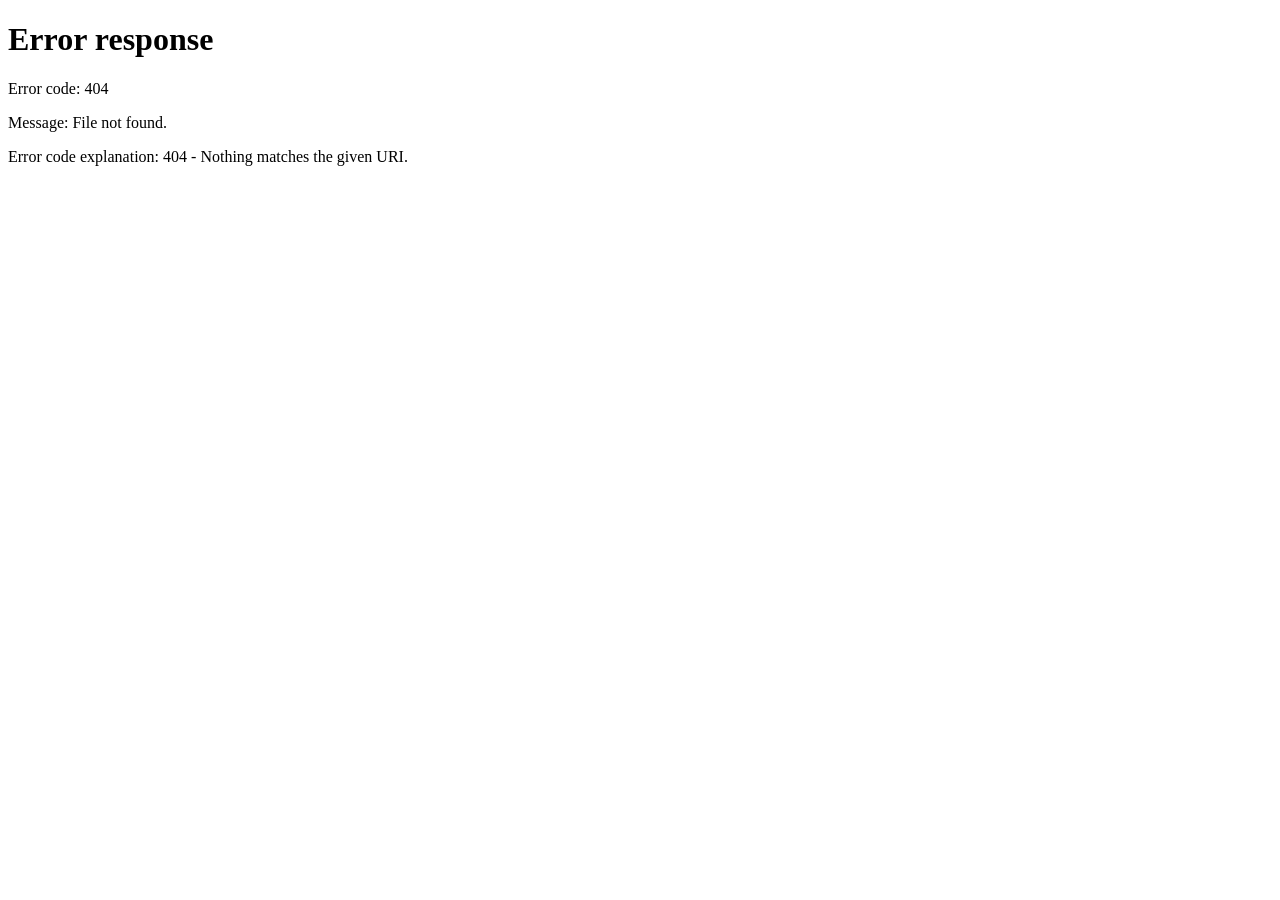
==== projects/ArmPi_Pro/en/latest/index.html @ 91ea70f8 "内容搭建" ====
<!DOCTYPE html>
<html lang="en-US" dir="ltr">
  <head>
    <meta charset="utf-8">
    <meta name="viewport" content="width=device-width,initial-scale=1">
    <title>ArmPi_Pro Documentation</title>
    <meta name="description" content="ArmPi_Pro robot documentation">
    <meta name="generator" content="VitePress v1.6.4">
    <link rel="preload stylesheet" href="/projects/ArmPi_Pro/en/latest/assets/style.BnwfAUpY.css" as="style">
    <link rel="preload stylesheet" href="/projects/ArmPi_Pro/en/latest/vp-icons.css" as="style">
    
    <script type="module" src="/projects/ArmPi_Pro/en/latest/assets/app.yL3jmu4N.js"></script>
    <link rel="preload" href="/projects/ArmPi_Pro/en/latest/assets/inter-roman-latin.Di8DUHzh.woff2" as="font" type="font/woff2" crossorigin="">
    <link rel="modulepreload" href="/projects/ArmPi_Pro/en/latest/assets/chunks/theme.CVzoP5ja.js">
    <link rel="modulepreload" href="/projects/ArmPi_Pro/en/latest/assets/chunks/framework.CNYUdSfs.js">
    <link rel="modulepreload" href="/projects/ArmPi_Pro/en/latest/assets/index.md.BZCroETS.lean.js">
    <link rel="icon" href="/projects/ArmPi_Pro/en/latest/favicon.ico">
    <script id="check-dark-mode">(()=>{const e=localStorage.getItem("vitepress-theme-appearance")||"auto",a=window.matchMedia("(prefers-color-scheme: dark)").matches;(!e||e==="auto"?a:e==="dark")&&document.documentElement.classList.add("dark")})();</script>
    <script id="check-mac-os">document.documentElement.classList.toggle("mac",/Mac|iPhone|iPod|iPad/i.test(navigator.platform));</script>
  </head>
  <body>
    <div id="app"><!--[--><div class="page-redirect" style="text-align:center;padding:100px 20px;"><p>Redirecting to content page...</p><p><a href="/projects/ArmPi_Pro/en/latest/docs/1.ROS Robot Introductory Course.html" target="_self">If you are not redirected automatically, click here</a></p></div><!--[--><!----><!--]--><!----><!--]--></div>
    <script>window.__VP_HASH_MAP__=JSON.parse("{\"docs_10_upper_computer.md\":\"R9kAo2Ix\",\"docs_11_forward_inverse_kinematics.md\":\"CT_FmOMH\",\"docs_12.monocular_camera.md\":\"GPMCyPFn\",\"docs_14_ros_opencv.md\":\"4oX1_oeC\",\"docs_15_network_configuration.md\":\"b_M95R4h\",\"docs_1_read_before_studying.md\":\"DZnpKlyx\",\"docs_2_play_first_hand.md\":\"C-JmaK_1\",\"docs_8_remote_tool.md\":\"ys9f1JE6\",\"docs_9_wheat_wheel_chassis.md\":\"BBNZGFES\",\"docs_general_basic_courses.md\":\"C8MEGQ43\",\"docs_index.md\":\"REj0bcg3\",\"docs_resources_download.md\":\"DAw7hlaB\",\"index.md\":\"BZCroETS\"}");window.__VP_SITE_DATA__=JSON.parse("{\"lang\":\"en-US\",\"dir\":\"ltr\",\"title\":\"ArmPi_Pro Documentation\",\"description\":\"ArmPi_Pro robot documentation\",\"base\":\"/projects/ArmPi_Pro/en/latest/\",\"head\":[],\"router\":{\"prefetchLinks\":true},\"appearance\":true,\"themeConfig\":{\"siteTitle\":false,\"logo\":\"/e-logo.png\",\"outline\":[2,3],\"search\":{\"provider\":\"local\",\"options\":{\"translations\":{\"button\":{\"buttonText\":\"Search\",\"buttonAriaLabel\":\"Search\"},\"modal\":{\"searchBox\":{\"resetButtonTitle\":\"Clear search query\",\"resetButtonAriaLabel\":\"Clear search query\",\"cancelButtonText\":\"Cancel\",\"cancelButtonAriaLabel\":\"Cancel\"},\"startScreen\":{\"recentSearchTitle\":\"Recent Searches\",\"noRecentSearchText\":\"No recent searches\",\"suggestedQueryTitle\":\"Suggested Queries\"},\"noResultsScreen\":{\"noResultsText\":\"No results found for\",\"suggestedQueryText\":\"You can try searching for\",\"reportMissingResultsText\":\"Have any queries?\",\"reportMissingResultsLinkText\":\"Report here\"},\"footer\":{\"selectText\":\"to select\",\"navigateText\":\"to navigate\",\"closeText\":\"to close\"}}}}},\"nav\":[{\"text\":\"Home\",\"link\":\"https://www.hiwonder.net/\",\"target\":\"_self\"}],\"sidebar\":[{\"text\":\"1. Getting Ready\",\"link\":\"/docs/1_read_before_studying.html\",\"collapsed\":false,\"items\":[{\"text\":\"1.1  ArmPi Pro Introduction\",\"link\":\"/docs/1_read_before_studying.html#_1-1-armpi-pro-introduction\"},{\"text\":\"1.2 Packing List\",\"link\":\"/docs/1_read_before_studying.html#_1-2-packing-list\"},{\"text\":\"1.3 Assembly\",\"link\":\"/docs/1_read_before_studying.html#_1-3-assembly\"},{\"text\":\"1.4 Charging and Power-On Status Explanation\",\"link\":\"/docs/1_read_before_studying.html#_1-4-charging-and-power-on-status-explanation\"}]},{\"text\":\"2. Quick User Experience\",\"link\":\"/docs/2_play_first_hand.html\",\"collapsed\":false,\"items\":[{\"text\":\"2.1 APP Installation and Connection\",\"link\":\"/docs/2_play_first_hand.html#_2-1-app-installation-and-connection\"},{\"text\":\"2.2 App Control\",\"link\":\"/docs/2_play_first_hand.html#_2-2-app-control\"},{\"text\":\"2.3 Adjust Color Threshold\",\"link\":\"/docs/2_play_first_hand.html#_2-3-adjust-color-threshold\"}]},{\"text\":\"3. Remote Desktop Installation and Connection\",\"link\":\"/docs/8_remote_tool.html\",\"collapsed\":false,\"items\":[{\"text\":\"3.1. VNC Installation and Connection\",\"link\":\"/docs/8_remote_tool.html#_3-1-vnc-installation-and-connection\"}]},{\"text\":\"4. Mecanum Wheel Chassis Course\",\"link\":\"/docs/9_wheat_wheel_chassis.html\",\"collapsed\":false,\"items\":[{\"text\":\"4.1 Introduction to Mecanum Car Movement\",\"link\":\"/docs/9_wheat_wheel_chassis.html#_4-1-introduction-to-mecanum-car-movement\"},{\"text\":\"4.2 Move Forward\",\"link\":\"/docs/9_wheat_wheel_chassis.html#_4-2-move-forward\"},{\"text\":\"4.3 Turning\",\"link\":\"/docs/9_wheat_wheel_chassis.html#_4-3-turning\"},{\"text\":\"4.4 Robot Car Forward, Backward, and Lateral Movement\",\"link\":\"/docs/9_wheat_wheel_chassis.html#_4-4-robot-car-forward-backward-and-lateral-movement\"},{\"text\":\"4.5 Oblique Movement\",\"link\":\"/docs/9_wheat_wheel_chassis.html#_4-5-oblique-movement\"},{\"text\":\"4.6 Drifting Movement\",\"link\":\"/docs/9_wheat_wheel_chassis.html#_4-6-drifting-movement\"}]},{\"text\":\"5. PC Software Action Editing Course\",\"link\":\"/docs/10_upper_computer.html\",\"collapsed\":false,\"items\":[{\"text\":\"5.1 Start PC Software\",\"link\":\"/docs/10_upper_computer.html#_5-1-start-pc-software\"},{\"text\":\"5.2 Call Action Group\",\"link\":\"/docs/10_upper_computer.html#_5-2-call-action-group\"},{\"text\":\"5.3 Action Programming\",\"link\":\"/docs/10_upper_computer.html#_5-3-action-programming\"},{\"text\":\"5.4 Integrate Action File\",\"link\":\"/docs/10_upper_computer.html#_5-4-integrate-action-file\"},{\"text\":\"5.5  Import and Export Action File\",\"link\":\"/docs/10_upper_computer.html#_5-5-import-and-export-action-file\"}]},{\"text\":\"6. Forward and Inverse Kinematics Course\",\"link\":\"/docs/11_Forward_inverse_kinematics.html\",\"collapsed\":false,\"items\":[{\"text\":\"6.1 Establish robotic Arm Coordinate System\",\"link\":\"/docs/11_Forward_inverse_kinematics.html#_6-1-establish-robotic-arm-coordinate-system\"},{\"text\":\"6.2 Brief Analysis of Forward Kinematics\",\"link\":\"/docs/11_Forward_inverse_kinematics.html#_6-2-brief-analysis-of-forward-kinematics\"},{\"text\":\"6.3 Brief Analysis of Inverse Kinematics\",\"link\":\"/docs/11_Forward_inverse_kinematics.html#_6-3-brief-analysis-of-inverse-kinematics\"},{\"text\":\"6.4 The Movement of Robotic Arm on XYZ Axes\",\"link\":\"/docs/11_Forward_inverse_kinematics.html#_6-4-the-movement-of-robotic-arm-on-xyz-axes\"},{\"text\":\"6.5 The Movement of Robotic Arm and Chassis car\",\"link\":\"/docs/11_Forward_inverse_kinematics.html#_6-5-the-movement-of-robotic-arm-and-chassis-car\"}]},{\"text\":\"7. Monocular Camera Lesson\",\"link\":\"/docs/12.monocular_camera.html\",\"collapsed\":false,\"items\":[{\"text\":\"7.1 Monocular Camera Usage\",\"link\":\"/docs/12.monocular_camera.html#_7-1-monocular-camera-usage\"},{\"text\":\"7.2 Camera Calibration\",\"link\":\"/docs/12.monocular_camera.html#_7-2-camera-calibration\"}]},{\"text\":\"8. ROS+OpenCV Course\",\"link\":\"/docs/14_ros_opencv.html\",\"collapsed\":false,\"items\":[{\"text\":\"8.1 Color Recognition\",\"link\":\"/docs/14_ros_opencv.html#_8-1-color-recognition\"},{\"text\":\"8.2 Target Positioning\",\"link\":\"/docs/14_ros_opencv.html#_8-2-target-positioning\"},{\"text\":\"8.3 Color Tracking\",\"link\":\"/docs/14_ros_opencv.html#_8-3-color-tracking\"},{\"text\":\"8.4 Tag Recognition\",\"link\":\"/docs/14_ros_opencv.html#_8-4-tag-recognition\"},{\"text\":\"8.5 Target Tracking\",\"link\":\"/docs/14_ros_opencv.html#_8-5-target-tracking\"},{\"text\":\"8.6 Face Recognition\",\"link\":\"/docs/14_ros_opencv.html#_8-6-face-recognition\"},{\"text\":\"8.7 Line Following\",\"link\":\"/docs/14_ros_opencv.html#_8-7-line-following\"},{\"text\":\"8.8 Intelligent Picking\",\"link\":\"/docs/14_ros_opencv.html#_8-8-intelligent-picking\"},{\"text\":\"8.9 Intelligent Transport\",\"link\":\"/docs/14_ros_opencv.html#_8-9-intelligent-transport\"},{\"text\":\"8.10 Smart Stacking\",\"link\":\"/docs/14_ros_opencv.html#_8-10-smart-stacking\"}]},{\"text\":\"9. Raspberry Pi Series Robot Network Configuration Instruction\",\"link\":\"/docs/15_network_configuration.html\",\"collapsed\":false,\"items\":[{\"text\":\"9.1 Network Configuration Overview\",\"link\":\"/docs/15_network_configuration.html#_9-1-network-configuration-overview\"},{\"text\":\"9.2 AP Direct Connection Mode\",\"link\":\"/docs/15_network_configuration.html#_9-2-ap-direct-connection-mode\"},{\"text\":\"9.3 Connecting in LAN Mode (optional)\",\"link\":\"/docs/15_network_configuration.html#_9-3-connecting-in-lan-mode-optional\"}]},{\"text\":\"Basic Development Course\",\"link\":\"/docs/general_basic_courses.html\",\"collapsed\":false,\"items\":[]},{\"text\":\"Appendix\",\"link\":\"/docs/resources_download.html\",\"collapsed\":false,\"items\":[]}]},\"locales\":{},\"scrollOffset\":134,\"cleanUrls\":false}");</script>
    
  </body>
</html>
---- projects/ArmPi_Pro/en/latest/assets/style.BnwfAUpY.css ----
@font-face{font-family:Inter;font-style:normal;font-weight:100 900;font-display:swap;src:url(/projects/ArmPi_Pro/en/latest/assets/inter-roman-cyrillic-ext.BBPuwvHQ.woff2) format("woff2");unicode-range:U+0460-052F,U+1C80-1C88,U+20B4,U+2DE0-2DFF,U+A640-A69F,U+FE2E-FE2F}@font-face{font-family:Inter;font-style:normal;font-weight:100 900;font-display:swap;src:url(/projects/ArmPi_Pro/en/latest/assets/inter-roman-cyrillic.C5lxZ8CY.woff2) format("woff2");unicode-range:U+0301,U+0400-045F,U+0490-0491,U+04B0-04B1,U+2116}@font-face{font-family:Inter;font-style:normal;font-weight:100 900;font-display:swap;src:url(/projects/ArmPi_Pro/en/latest/assets/inter-roman-greek-ext.CqjqNYQ-.woff2) format("woff2");unicode-range:U+1F00-1FFF}@font-face{font-family:Inter;font-style:normal;font-weight:100 900;font-display:swap;src:url(/projects/ArmPi_Pro/en/latest/assets/inter-roman-greek.BBVDIX6e.woff2) format("woff2");unicode-range:U+0370-0377,U+037A-037F,U+0384-038A,U+038C,U+038E-03A1,U+03A3-03FF}@font-face{font-family:Inter;font-style:normal;font-weight:100 900;font-display:swap;src:url(/projects/ArmPi_Pro/en/latest/assets/inter-roman-vietnamese.BjW4sHH5.woff2) format("woff2");unicode-range:U+0102-0103,U+0110-0111,U+0128-0129,U+0168-0169,U+01A0-01A1,U+01AF-01B0,U+0300-0301,U+0303-0304,U+0308-0309,U+0323,U+0329,U+1EA0-1EF9,U+20AB}@font-face{font-family:Inter;font-style:normal;font-weight:100 900;font-display:swap;src:url(/projects/ArmPi_Pro/en/latest/assets/inter-roman-latin-ext.4ZJIpNVo.woff2) format("woff2");unicode-range:U+0100-02AF,U+0304,U+0308,U+0329,U+1E00-1E9F,U+1EF2-1EFF,U+2020,U+20A0-20AB,U+20AD-20C0,U+2113,U+2C60-2C7F,U+A720-A7FF}@font-face{font-family:Inter;font-style:normal;font-weight:100 900;font-display:swap;src:url(/projects/ArmPi_Pro/en/latest/assets/inter-roman-latin.Di8DUHzh.woff2) format("woff2");unicode-range:U+0000-00FF,U+0131,U+0152-0153,U+02BB-02BC,U+02C6,U+02DA,U+02DC,U+0304,U+0308,U+0329,U+2000-206F,U+2074,U+20AC,U+2122,U+2191,U+2193,U+2212,U+2215,U+FEFF,U+FFFD}@font-face{font-family:Inter;font-style:italic;font-weight:100 900;font-display:swap;src:url(/projects/ArmPi_Pro/en/latest/assets/inter-italic-cyrillic-ext.r48I6akx.woff2) format("woff2");unicode-range:U+0460-052F,U+1C80-1C88,U+20B4,U+2DE0-2DFF,U+A640-A69F,U+FE2E-FE2F}@font-face{font-family:Inter;font-style:italic;font-weight:100 900;font-display:swap;src:url(/projects/ArmPi_Pro/en/latest/assets/inter-italic-cyrillic.By2_1cv3.woff2) format("woff2");unicode-range:U+0301,U+0400-045F,U+0490-0491,U+04B0-04B1,U+2116}@font-face{font-family:Inter;font-style:italic;font-weight:100 900;font-display:swap;src:url(/projects/ArmPi_Pro/en/latest/assets/inter-italic-greek-ext.1u6EdAuj.woff2) format("woff2");unicode-range:U+1F00-1FFF}@font-face{font-family:Inter;font-style:italic;font-weight:100 900;font-display:swap;src:url(/projects/ArmPi_Pro/en/latest/assets/inter-italic-greek.DJ8dCoTZ.woff2) format("woff2");unicode-range:U+0370-0377,U+037A-037F,U+0384-038A,U+038C,U+038E-03A1,U+03A3-03FF}@font-face{font-family:Inter;font-style:italic;font-weight:100 900;font-display:swap;src:url(/projects/ArmPi_Pro/en/latest/assets/inter-italic-vietnamese.BSbpV94h.woff2) format("woff2");unicode-range:U+0102-0103,U+0110-0111,U+0128-0129,U+0168-0169,U+01A0-01A1,U+01AF-01B0,U+0300-0301,U+0303-0304,U+0308-0309,U+0323,U+0329,U+1EA0-1EF9,U+20AB}@font-face{font-family:Inter;font-style:italic;font-weight:100 900;font-display:swap;src:url(/projects/ArmPi_Pro/en/latest/assets/inter-italic-latin-ext.CN1xVJS-.woff2) format("woff2");unicode-range:U+0100-02AF,U+0304,U+0308,U+0329,U+1E00-1E9F,U+1EF2-1EFF,U+2020,U+20A0-20AB,U+20AD-20C0,U+2113,U+2C60-2C7F,U+A720-A7FF}@font-face{font-family:Inter;font-style:italic;font-weight:100 900;font-display:swap;src:url(/projects/ArmPi_Pro/en/latest/assets/inter-italic-latin.C2AdPX0b.woff2) format("woff2");unicode-range:U+0000-00FF,U+0131,U+0152-0153,U+02BB-02BC,U+02C6,U+02DA,U+02DC,U+0304,U+0308,U+0329,U+2000-206F,U+2074,U+20AC,U+2122,U+2191,U+2193,U+2212,U+2215,U+FEFF,U+FFFD}@font-face{font-family:Punctuation SC;font-weight:400;src:local("PingFang SC Regular"),local("Noto Sans CJK SC"),local("Microsoft YaHei");unicode-range:U+201C,U+201D,U+2018,U+2019,U+2E3A,U+2014,U+2013,U+2026,U+00B7,U+007E,U+002F}@font-face{font-family:Punctuation SC;font-weight:500;src:local("PingFang SC Medium"),local("Noto Sans CJK SC"),local("Microsoft YaHei");unicode-range:U+201C,U+201D,U+2018,U+2019,U+2E3A,U+2014,U+2013,U+2026,U+00B7,U+007E,U+002F}@font-face{font-family:Punctuation SC;font-weight:600;src:local("PingFang SC Semibold"),local("Noto Sans CJK SC Bold"),local("Microsoft YaHei Bold");unicode-range:U+201C,U+201D,U+2018,U+2019,U+2E3A,U+2014,U+2013,U+2026,U+00B7,U+007E,U+002F}@font-face{font-family:Punctuation SC;font-weight:700;src:local("PingFang SC Semibold"),local("Noto Sans CJK SC Bold"),local("Microsoft YaHei Bold");unicode-range:U+201C,U+201D,U+2018,U+2019,U+2E3A,U+2014,U+2013,U+2026,U+00B7,U+007E,U+002F}:root{--vp-c-white: #ffffff;--vp-c-black: #000000;--vp-c-neutral: var(--vp-c-black);--vp-c-neutral-inverse: var(--vp-c-white)}.dark{--vp-c-neutral: var(--vp-c-white);--vp-c-neutral-inverse: var(--vp-c-black)}:root{--vp-c-gray-1: #dddde3;--vp-c-gray-2: #e4e4e9;--vp-c-gray-3: #ebebef;--vp-c-gray-soft: rgba(142, 150, 170, .14);--vp-c-indigo-1: #3451b2;--vp-c-indigo-2: #3a5ccc;--vp-c-indigo-3: #5672cd;--vp-c-indigo-soft: rgba(100, 108, 255, .14);--vp-c-purple-1: #6f42c1;--vp-c-purple-2: #7e4cc9;--vp-c-purple-3: #8e5cd9;--vp-c-purple-soft: rgba(159, 122, 234, .14);--vp-c-green-1: #18794e;--vp-c-green-2: #299764;--vp-c-green-3: #30a46c;--vp-c-green-soft: rgba(16, 185, 129, .14);--vp-c-yellow-1: #915930;--vp-c-yellow-2: #946300;--vp-c-yellow-3: #9f6a00;--vp-c-yellow-soft: rgba(234, 179, 8, .14);--vp-c-red-1: #b8272c;--vp-c-red-2: #d5393e;--vp-c-red-3: #e0575b;--vp-c-red-soft: rgba(244, 63, 94, .14);--vp-c-sponsor: #db2777}.dark{--vp-c-gray-1: #515c67;--vp-c-gray-2: #414853;--vp-c-gray-3: #32363f;--vp-c-gray-soft: rgba(101, 117, 133, .16);--vp-c-indigo-1: #a8b1ff;--vp-c-indigo-2: #5c73e7;--vp-c-indigo-3: #3e63dd;--vp-c-indigo-soft: rgba(100, 108, 255, .16);--vp-c-purple-1: #c8abfa;--vp-c-purple-2: #a879e6;--vp-c-purple-3: #8e5cd9;--vp-c-purple-soft: rgba(159, 122, 234, .16);--vp-c-green-1: #3dd68c;--vp-c-green-2: #30a46c;--vp-c-green-3: #298459;--vp-c-green-soft: rgba(16, 185, 129, .16);--vp-c-yellow-1: #f9b44e;--vp-c-yellow-2: #da8b17;--vp-c-yellow-3: #a46a0a;--vp-c-yellow-soft: rgba(234, 179, 8, .16);--vp-c-red-1: #f66f81;--vp-c-red-2: #f14158;--vp-c-red-3: #b62a3c;--vp-c-red-soft: rgba(244, 63, 94, .16)}:root{--vp-c-bg: #ffffff;--vp-c-bg-alt: #f6f6f7;--vp-c-bg-elv: #ffffff;--vp-c-bg-soft: #f6f6f7}.dark{--vp-c-bg: #1b1b1f;--vp-c-bg-alt: #161618;--vp-c-bg-elv: #202127;--vp-c-bg-soft: #202127}:root{--vp-c-border: #c2c2c4;--vp-c-divider: #e2e2e3;--vp-c-gutter: #e2e2e3}.dark{--vp-c-border: #3c3f44;--vp-c-divider: #2e2e32;--vp-c-gutter: #000000}:root{--vp-c-text-1: #3c3c43;--vp-c-text-2: #67676c;--vp-c-text-3: #929295}.dark{--vp-c-text-1: #dfdfd6;--vp-c-text-2: #98989f;--vp-c-text-3: #6a6a71}:root{--vp-c-default-1: var(--vp-c-gray-1);--vp-c-default-2: var(--vp-c-gray-2);--vp-c-default-3: var(--vp-c-gray-3);--vp-c-default-soft: var(--vp-c-gray-soft);--vp-c-brand-1: var(--vp-c-indigo-1);--vp-c-brand-2: var(--vp-c-indigo-2);--vp-c-brand-3: var(--vp-c-indigo-3);--vp-c-brand-soft: var(--vp-c-indigo-soft);--vp-c-brand: var(--vp-c-brand-1);--vp-c-tip-1: var(--vp-c-brand-1);--vp-c-tip-2: var(--vp-c-brand-2);--vp-c-tip-3: var(--vp-c-brand-3);--vp-c-tip-soft: var(--vp-c-brand-soft);--vp-c-note-1: var(--vp-c-brand-1);--vp-c-note-2: var(--vp-c-brand-2);--vp-c-note-3: var(--vp-c-brand-3);--vp-c-note-soft: var(--vp-c-brand-soft);--vp-c-success-1: var(--vp-c-green-1);--vp-c-success-2: var(--vp-c-green-2);--vp-c-success-3: var(--vp-c-green-3);--vp-c-success-soft: var(--vp-c-green-soft);--vp-c-important-1: var(--vp-c-purple-1);--vp-c-important-2: var(--vp-c-purple-2);--vp-c-important-3: var(--vp-c-purple-3);--vp-c-important-soft: var(--vp-c-purple-soft);--vp-c-warning-1: var(--vp-c-yellow-1);--vp-c-warning-2: var(--vp-c-yellow-2);--vp-c-warning-3: var(--vp-c-yellow-3);--vp-c-warning-soft: var(--vp-c-yellow-soft);--vp-c-danger-1: var(--vp-c-red-1);--vp-c-danger-2: var(--vp-c-red-2);--vp-c-danger-3: var(--vp-c-red-3);--vp-c-danger-soft: var(--vp-c-red-soft);--vp-c-caution-1: var(--vp-c-red-1);--vp-c-caution-2: var(--vp-c-red-2);--vp-c-caution-3: var(--vp-c-red-3);--vp-c-caution-soft: var(--vp-c-red-soft)}:root{--vp-font-family-base: "Inter", ui-sans-serif, system-ui, sans-serif, "Apple Color Emoji", "Segoe UI Emoji", "Segoe UI Symbol", "Noto Color Emoji";--vp-font-family-mono: ui-monospace, "Menlo", "Monaco", "Consolas", "Liberation Mono", "Courier New", monospace;font-optical-sizing:auto}:root:where(:lang(zh)){--vp-font-family-base: "Punctuation SC", "Inter", ui-sans-serif, system-ui, sans-serif, "Apple Color Emoji", "Segoe UI Emoji", "Segoe UI Symbol", "Noto Color Emoji"}:root{--vp-shadow-1: 0 1px 2px rgba(0, 0, 0, .04), 0 1px 2px rgba(0, 0, 0, .06);--vp-shadow-2: 0 3px 12px rgba(0, 0, 0, .07), 0 1px 4px rgba(0, 0, 0, .07);--vp-shadow-3: 0 12px 32px rgba(0, 0, 0, .1), 0 2px 6px rgba(0, 0, 0, .08);--vp-shadow-4: 0 14px 44px rgba(0, 0, 0, .12), 0 3px 9px rgba(0, 0, 0, .12);--vp-shadow-5: 0 18px 56px rgba(0, 0, 0, .16), 0 4px 12px rgba(0, 0, 0, .16)}:root{--vp-z-index-footer: 10;--vp-z-index-local-nav: 20;--vp-z-index-nav: 30;--vp-z-index-layout-top: 40;--vp-z-index-backdrop: 50;--vp-z-index-sidebar: 60}@media (min-width: 960px){:root{--vp-z-index-sidebar: 25}}:root{--vp-layout-max-width: 1440px}:root{--vp-header-anchor-symbol: "#"}:root{--vp-code-line-height: 1.7;--vp-code-font-size: .875em;--vp-code-color: var(--vp-c-brand-1);--vp-code-link-color: var(--vp-c-brand-1);--vp-code-link-hover-color: var(--vp-c-brand-2);--vp-code-bg: var(--vp-c-default-soft);--vp-code-block-color: var(--vp-c-text-2);--vp-code-block-bg: var(--vp-c-bg-alt);--vp-code-block-divider-color: var(--vp-c-gutter);--vp-code-lang-color: var(--vp-c-text-3);--vp-code-line-highlight-color: var(--vp-c-default-soft);--vp-code-line-number-color: var(--vp-c-text-3);--vp-code-line-diff-add-color: var(--vp-c-success-soft);--vp-code-line-diff-add-symbol-color: var(--vp-c-success-1);--vp-code-line-diff-remove-color: var(--vp-c-danger-soft);--vp-code-line-diff-remove-symbol-color: var(--vp-c-danger-1);--vp-code-line-warning-color: var(--vp-c-warning-soft);--vp-code-line-error-color: var(--vp-c-danger-soft);--vp-code-copy-code-border-color: var(--vp-c-divider);--vp-code-copy-code-bg: var(--vp-c-bg-soft);--vp-code-copy-code-hover-border-color: var(--vp-c-divider);--vp-code-copy-code-hover-bg: var(--vp-c-bg);--vp-code-copy-code-active-text: var(--vp-c-text-2);--vp-code-copy-copied-text-content: "Copied";--vp-code-tab-divider: var(--vp-code-block-divider-color);--vp-code-tab-text-color: var(--vp-c-text-2);--vp-code-tab-bg: var(--vp-code-block-bg);--vp-code-tab-hover-text-color: var(--vp-c-text-1);--vp-code-tab-active-text-color: var(--vp-c-text-1);--vp-code-tab-active-bar-color: var(--vp-c-brand-1)}:lang(es),:lang(pt){--vp-code-copy-copied-text-content: "Copiado"}:lang(fa){--vp-code-copy-copied-text-content: "کپی شد"}:lang(ko){--vp-code-copy-copied-text-content: "복사됨"}:lang(ru){--vp-code-copy-copied-text-content: "Скопировано"}:lang(zh){--vp-code-copy-copied-text-content: "已复制"}:root{--vp-button-brand-border: transparent;--vp-button-brand-text: var(--vp-c-white);--vp-button-brand-bg: var(--vp-c-brand-3);--vp-button-brand-hover-border: transparent;--vp-button-brand-hover-text: var(--vp-c-white);--vp-button-brand-hover-bg: var(--vp-c-brand-2);--vp-button-brand-active-border: transparent;--vp-button-brand-active-text: var(--vp-c-white);--vp-button-brand-active-bg: var(--vp-c-brand-1);--vp-button-alt-border: transparent;--vp-button-alt-text: var(--vp-c-text-1);--vp-button-alt-bg: var(--vp-c-default-3);--vp-button-alt-hover-border: transparent;--vp-button-alt-hover-text: var(--vp-c-text-1);--vp-button-alt-hover-bg: var(--vp-c-default-2);--vp-button-alt-active-border: transparent;--vp-button-alt-active-text: var(--vp-c-text-1);--vp-button-alt-active-bg: var(--vp-c-default-1);--vp-button-sponsor-border: var(--vp-c-text-2);--vp-button-sponsor-text: var(--vp-c-text-2);--vp-button-sponsor-bg: transparent;--vp-button-sponsor-hover-border: var(--vp-c-sponsor);--vp-button-sponsor-hover-text: var(--vp-c-sponsor);--vp-button-sponsor-hover-bg: transparent;--vp-button-sponsor-active-border: var(--vp-c-sponsor);--vp-button-sponsor-active-text: var(--vp-c-sponsor);--vp-button-sponsor-active-bg: transparent}:root{--vp-custom-block-font-size: 14px;--vp-custom-block-code-font-size: 13px;--vp-custom-block-info-border: transparent;--vp-custom-block-info-text: var(--vp-c-text-1);--vp-custom-block-info-bg: var(--vp-c-default-soft);--vp-custom-block-info-code-bg: var(--vp-c-default-soft);--vp-custom-block-note-border: transparent;--vp-custom-block-note-text: var(--vp-c-text-1);--vp-custom-block-note-bg: var(--vp-c-default-soft);--vp-custom-block-note-code-bg: var(--vp-c-default-soft);--vp-custom-block-tip-border: transparent;--vp-custom-block-tip-text: var(--vp-c-text-1);--vp-custom-block-tip-bg: var(--vp-c-tip-soft);--vp-custom-block-tip-code-bg: var(--vp-c-tip-soft);--vp-custom-block-important-border: transparent;--vp-custom-block-important-text: var(--vp-c-text-1);--vp-custom-block-important-bg: var(--vp-c-important-soft);--vp-custom-block-important-code-bg: var(--vp-c-important-soft);--vp-custom-block-warning-border: transparent;--vp-custom-block-warning-text: var(--vp-c-text-1);--vp-custom-block-warning-bg: var(--vp-c-warning-soft);--vp-custom-block-warning-code-bg: var(--vp-c-warning-soft);--vp-custom-block-danger-border: transparent;--vp-custom-block-danger-text: var(--vp-c-text-1);--vp-custom-block-danger-bg: var(--vp-c-danger-soft);--vp-custom-block-danger-code-bg: var(--vp-c-danger-soft);--vp-custom-block-caution-border: transparent;--vp-custom-block-caution-text: var(--vp-c-text-1);--vp-custom-block-caution-bg: var(--vp-c-caution-soft);--vp-custom-block-caution-code-bg: var(--vp-c-caution-soft);--vp-custom-block-details-border: var(--vp-custom-block-info-border);--vp-custom-block-details-text: var(--vp-custom-block-info-text);--vp-custom-block-details-bg: var(--vp-custom-block-info-bg);--vp-custom-block-details-code-bg: var(--vp-custom-block-info-code-bg)}:root{--vp-input-border-color: var(--vp-c-border);--vp-input-bg-color: var(--vp-c-bg-alt);--vp-input-switch-bg-color: var(--vp-c-default-soft)}:root{--vp-nav-height: 64px;--vp-nav-bg-color: var(--vp-c-bg);--vp-nav-screen-bg-color: var(--vp-c-bg);--vp-nav-logo-height: 24px}.hide-nav{--vp-nav-height: 0px}.hide-nav .VPSidebar{--vp-nav-height: 22px}:root{--vp-local-nav-bg-color: var(--vp-c-bg)}:root{--vp-sidebar-width: 272px;--vp-sidebar-bg-color: var(--vp-c-bg-alt)}:root{--vp-backdrop-bg-color: rgba(0, 0, 0, .6)}:root{--vp-home-hero-name-color: var(--vp-c-brand-1);--vp-home-hero-name-background: transparent;--vp-home-hero-image-background-image: none;--vp-home-hero-image-filter: none}:root{--vp-badge-info-border: transparent;--vp-badge-info-text: var(--vp-c-text-2);--vp-badge-info-bg: var(--vp-c-default-soft);--vp-badge-tip-border: transparent;--vp-badge-tip-text: var(--vp-c-tip-1);--vp-badge-tip-bg: var(--vp-c-tip-soft);--vp-badge-warning-border: transparent;--vp-badge-warning-text: var(--vp-c-warning-1);--vp-badge-warning-bg: var(--vp-c-warning-soft);--vp-badge-danger-border: transparent;--vp-badge-danger-text: var(--vp-c-danger-1);--vp-badge-danger-bg: var(--vp-c-danger-soft)}:root{--vp-carbon-ads-text-color: var(--vp-c-text-1);--vp-carbon-ads-poweredby-color: var(--vp-c-text-2);--vp-carbon-ads-bg-color: var(--vp-c-bg-soft);--vp-carbon-ads-hover-text-color: var(--vp-c-brand-1);--vp-carbon-ads-hover-poweredby-color: var(--vp-c-text-1)}:root{--vp-local-search-bg: var(--vp-c-bg);--vp-local-search-result-bg: var(--vp-c-bg);--vp-local-search-result-border: var(--vp-c-divider);--vp-local-search-result-selected-bg: var(--vp-c-bg);--vp-local-search-result-selected-border: var(--vp-c-brand-1);--vp-local-search-highlight-bg: var(--vp-c-brand-1);--vp-local-search-highlight-text: var(--vp-c-neutral-inverse)}@media (prefers-reduced-motion: reduce){*,:before,:after{animation-delay:-1ms!important;animation-duration:1ms!important;animation-iteration-count:1!important;background-attachment:initial!important;scroll-behavior:auto!important;transition-duration:0s!important;transition-delay:0s!important}}*,:before,:after{box-sizing:border-box}html{line-height:1.4;font-size:16px;-webkit-text-size-adjust:100%}html.dark{color-scheme:dark}body{margin:0;width:100%;min-width:320px;min-height:100vh;line-height:24px;font-family:var(--vp-font-family-base);font-size:16px;font-weight:400;color:var(--vp-c-text-1);background-color:var(--vp-c-bg);font-synthesis:style;text-rendering:optimizeLegibility;-webkit-font-smoothing:antialiased;-moz-osx-font-smoothing:grayscale}main{display:block}h1,h2,h3,h4,h5,h6{margin:0;line-height:24px;font-size:16px;font-weight:400}p{margin:0}strong,b{font-weight:600}a,area,button,[role=button],input,label,select,summary,textarea{touch-action:manipulation}a{color:inherit;text-decoration:inherit}ol,ul{list-style:none;margin:0;padding:0}blockquote{margin:0}pre,code,kbd,samp{font-family:var(--vp-font-family-mono)}img,svg,video,canvas,audio,iframe,embed,object{display:block}figure{margin:0}img,video{max-width:100%;height:auto}button,input,optgroup,select,textarea{border:0;padding:0;line-height:inherit;color:inherit}button{padding:0;font-family:inherit;background-color:transparent;background-image:none}button:enabled,[role=button]:enabled{cursor:pointer}button:focus,button:focus-visible{outline:1px dotted;outline:4px auto -webkit-focus-ring-color}button:focus:not(:focus-visible){outline:none!important}input:focus,textarea:focus,select:focus{outline:none}table{border-collapse:collapse}input{background-color:transparent}input:-ms-input-placeholder,textarea:-ms-input-placeholder{color:var(--vp-c-text-3)}input::-ms-input-placeholder,textarea::-ms-input-placeholder{color:var(--vp-c-text-3)}input::placeholder,textarea::placeholder{color:var(--vp-c-text-3)}input::-webkit-outer-spin-button,input::-webkit-inner-spin-button{-webkit-appearance:none;margin:0}input[type=number]{-moz-appearance:textfield}textarea{resize:vertical}select{-webkit-appearance:none}fieldset{margin:0;padding:0}h1,h2,h3,h4,h5,h6,li,p{overflow-wrap:break-word}vite-error-overlay{z-index:9999}mjx-container{overflow-x:auto}mjx-container>svg{display:inline-block;margin:auto}[class^=vpi-],[class*=" vpi-"],.vp-icon{width:1em;height:1em}[class^=vpi-].bg,[class*=" vpi-"].bg,.vp-icon.bg{background-size:100% 100%;background-color:transparent}[class^=vpi-]:not(.bg),[class*=" vpi-"]:not(.bg),.vp-icon:not(.bg){-webkit-mask:var(--icon) no-repeat;mask:var(--icon) no-repeat;-webkit-mask-size:100% 100%;mask-size:100% 100%;background-color:currentColor;color:inherit}.vpi-align-left{--icon: url("data:image/svg+xml,%3Csvg xmlns='http://www.w3.org/2000/svg' fill='none' stroke='currentColor' stroke-linecap='round' stroke-linejoin='round' stroke-width='2' viewBox='0 0 24 24'%3E%3Cpath d='M21 6H3M15 12H3M17 18H3'/%3E%3C/svg%3E")}.vpi-arrow-right,.vpi-arrow-down,.vpi-arrow-left,.vpi-arrow-up{--icon: url("data:image/svg+xml,%3Csvg xmlns='http://www.w3.org/2000/svg' fill='none' stroke='currentColor' stroke-linecap='round' stroke-linejoin='round' stroke-width='2' viewBox='0 0 24 24'%3E%3Cpath d='M5 12h14M12 5l7 7-7 7'/%3E%3C/svg%3E")}.vpi-chevron-right,.vpi-chevron-down,.vpi-chevron-left,.vpi-chevron-up{--icon: url("data:image/svg+xml,%3Csvg xmlns='http://www.w3.org/2000/svg' fill='none' stroke='currentColor' stroke-linecap='round' stroke-linejoin='round' stroke-width='2' viewBox='0 0 24 24'%3E%3Cpath d='m9 18 6-6-6-6'/%3E%3C/svg%3E")}.vpi-chevron-down,.vpi-arrow-down{transform:rotate(90deg)}.vpi-chevron-left,.vpi-arrow-left{transform:rotate(180deg)}.vpi-chevron-up,.vpi-arrow-up{transform:rotate(-90deg)}.vpi-square-pen{--icon: url("data:image/svg+xml,%3Csvg xmlns='http://www.w3.org/2000/svg' fill='none' stroke='currentColor' stroke-linecap='round' stroke-linejoin='round' stroke-width='2' viewBox='0 0 24 24'%3E%3Cpath d='M12 3H5a2 2 0 0 0-2 2v14a2 2 0 0 0 2 2h14a2 2 0 0 0 2-2v-7'/%3E%3Cpath d='M18.375 2.625a2.121 2.121 0 1 1 3 3L12 15l-4 1 1-4Z'/%3E%3C/svg%3E")}.vpi-plus{--icon: url("data:image/svg+xml,%3Csvg xmlns='http://www.w3.org/2000/svg' fill='none' stroke='currentColor' stroke-linecap='round' stroke-linejoin='round' stroke-width='2' viewBox='0 0 24 24'%3E%3Cpath d='M5 12h14M12 5v14'/%3E%3C/svg%3E")}.vpi-sun{--icon: url("data:image/svg+xml,%3Csvg xmlns='http://www.w3.org/2000/svg' fill='none' stroke='currentColor' stroke-linecap='round' stroke-linejoin='round' stroke-width='2' viewBox='0 0 24 24'%3E%3Ccircle cx='12' cy='12' r='4'/%3E%3Cpath d='M12 2v2M12 20v2M4.93 4.93l1.41 1.41M17.66 17.66l1.41 1.41M2 12h2M20 12h2M6.34 17.66l-1.41 1.41M19.07 4.93l-1.41 1.41'/%3E%3C/svg%3E")}.vpi-moon{--icon: url("data:image/svg+xml,%3Csvg xmlns='http://www.w3.org/2000/svg' fill='none' stroke='currentColor' stroke-linecap='round' stroke-linejoin='round' stroke-width='2' viewBox='0 0 24 24'%3E%3Cpath d='M12 3a6 6 0 0 0 9 9 9 9 0 1 1-9-9Z'/%3E%3C/svg%3E")}.vpi-more-horizontal{--icon: url("data:image/svg+xml,%3Csvg xmlns='http://www.w3.org/2000/svg' fill='none' stroke='currentColor' stroke-linecap='round' stroke-linejoin='round' stroke-width='2' viewBox='0 0 24 24'%3E%3Ccircle cx='12' cy='12' r='1'/%3E%3Ccircle cx='19' cy='12' r='1'/%3E%3Ccircle cx='5' cy='12' r='1'/%3E%3C/svg%3E")}.vpi-languages{--icon: url("data:image/svg+xml,%3Csvg xmlns='http://www.w3.org/2000/svg' fill='none' stroke='currentColor' stroke-linecap='round' stroke-linejoin='round' stroke-width='2' viewBox='0 0 24 24'%3E%3Cpath d='m5 8 6 6M4 14l6-6 2-3M2 5h12M7 2h1M22 22l-5-10-5 10M14 18h6'/%3E%3C/svg%3E")}.vpi-heart{--icon: url("data:image/svg+xml,%3Csvg xmlns='http://www.w3.org/2000/svg' fill='none' stroke='currentColor' stroke-linecap='round' stroke-linejoin='round' stroke-width='2' viewBox='0 0 24 24'%3E%3Cpath d='M19 14c1.49-1.46 3-3.21 3-5.5A5.5 5.5 0 0 0 16.5 3c-1.76 0-3 .5-4.5 2-1.5-1.5-2.74-2-4.5-2A5.5 5.5 0 0 0 2 8.5c0 2.3 1.5 4.05 3 5.5l7 7Z'/%3E%3C/svg%3E")}.vpi-search{--icon: url("data:image/svg+xml,%3Csvg xmlns='http://www.w3.org/2000/svg' fill='none' stroke='currentColor' stroke-linecap='round' stroke-linejoin='round' stroke-width='2' viewBox='0 0 24 24'%3E%3Ccircle cx='11' cy='11' r='8'/%3E%3Cpath d='m21 21-4.3-4.3'/%3E%3C/svg%3E")}.vpi-layout-list{--icon: url("data:image/svg+xml,%3Csvg xmlns='http://www.w3.org/2000/svg' fill='none' stroke='currentColor' stroke-linecap='round' stroke-linejoin='round' stroke-width='2' viewBox='0 0 24 24'%3E%3Crect width='7' height='7' x='3' y='3' rx='1'/%3E%3Crect width='7' height='7' x='3' y='14' rx='1'/%3E%3Cpath d='M14 4h7M14 9h7M14 15h7M14 20h7'/%3E%3C/svg%3E")}.vpi-delete{--icon: url("data:image/svg+xml,%3Csvg xmlns='http://www.w3.org/2000/svg' fill='none' stroke='currentColor' stroke-linecap='round' stroke-linejoin='round' stroke-width='2' viewBox='0 0 24 24'%3E%3Cpath d='M20 5H9l-7 7 7 7h11a2 2 0 0 0 2-2V7a2 2 0 0 0-2-2ZM18 9l-6 6M12 9l6 6'/%3E%3C/svg%3E")}.vpi-corner-down-left{--icon: url("data:image/svg+xml,%3Csvg xmlns='http://www.w3.org/2000/svg' fill='none' stroke='currentColor' stroke-linecap='round' stroke-linejoin='round' stroke-width='2' viewBox='0 0 24 24'%3E%3Cpath d='m9 10-5 5 5 5'/%3E%3Cpath d='M20 4v7a4 4 0 0 1-4 4H4'/%3E%3C/svg%3E")}:root{--vp-icon-copy: url("data:image/svg+xml,%3Csvg xmlns='http://www.w3.org/2000/svg' fill='none' stroke='rgba(128,128,128,1)' stroke-linecap='round' stroke-linejoin='round' stroke-width='2' viewBox='0 0 24 24'%3E%3Crect width='8' height='4' x='8' y='2' rx='1' ry='1'/%3E%3Cpath d='M16 4h2a2 2 0 0 1 2 2v14a2 2 0 0 1-2 2H6a2 2 0 0 1-2-2V6a2 2 0 0 1 2-2h2'/%3E%3C/svg%3E");--vp-icon-copied: url("data:image/svg+xml,%3Csvg xmlns='http://www.w3.org/2000/svg' fill='none' stroke='rgba(128,128,128,1)' stroke-linecap='round' stroke-linejoin='round' stroke-width='2' viewBox='0 0 24 24'%3E%3Crect width='8' height='4' x='8' y='2' rx='1' ry='1'/%3E%3Cpath d='M16 4h2a2 2 0 0 1 2 2v14a2 2 0 0 1-2 2H6a2 2 0 0 1-2-2V6a2 2 0 0 1 2-2h2'/%3E%3Cpath d='m9 14 2 2 4-4'/%3E%3C/svg%3E")}.visually-hidden{position:absolute;width:1px;height:1px;white-space:nowrap;clip:rect(0 0 0 0);clip-path:inset(50%);overflow:hidden}.custom-block{border:1px solid transparent;border-radius:8px;padding:16px 16px 8px;line-height:24px;font-size:var(--vp-custom-block-font-size);color:var(--vp-c-text-2)}.custom-block.info{border-color:var(--vp-custom-block-info-border);color:var(--vp-custom-block-info-text);background-color:var(--vp-custom-block-info-bg)}.custom-block.info a,.custom-block.info code{color:var(--vp-c-brand-1)}.custom-block.info a:hover,.custom-block.info a:hover>code{color:var(--vp-c-brand-2)}.custom-block.info code{background-color:var(--vp-custom-block-info-code-bg)}.custom-block.note{border-color:var(--vp-custom-block-note-border);color:var(--vp-custom-block-note-text);background-color:var(--vp-custom-block-note-bg)}.custom-block.note a,.custom-block.note code{color:var(--vp-c-brand-1)}.custom-block.note a:hover,.custom-block.note a:hover>code{color:var(--vp-c-brand-2)}.custom-block.note code{background-color:var(--vp-custom-block-note-code-bg)}.custom-block.tip{border-color:var(--vp-custom-block-tip-border);color:var(--vp-custom-block-tip-text);background-color:var(--vp-custom-block-tip-bg)}.custom-block.tip a,.custom-block.tip code{color:var(--vp-c-tip-1)}.custom-block.tip a:hover,.custom-block.tip a:hover>code{color:var(--vp-c-tip-2)}.custom-block.tip code{background-color:var(--vp-custom-block-tip-code-bg)}.custom-block.important{border-color:var(--vp-custom-block-important-border);color:var(--vp-custom-block-important-text);background-color:var(--vp-custom-block-important-bg)}.custom-block.important a,.custom-block.important code{color:var(--vp-c-important-1)}.custom-block.important a:hover,.custom-block.important a:hover>code{color:var(--vp-c-important-2)}.custom-block.important code{background-color:var(--vp-custom-block-important-code-bg)}.custom-block.warning{border-color:var(--vp-custom-block-warning-border);color:var(--vp-custom-block-warning-text);background-color:var(--vp-custom-block-warning-bg)}.custom-block.warning a,.custom-block.warning code{color:var(--vp-c-warning-1)}.custom-block.warning a:hover,.custom-block.warning a:hover>code{color:var(--vp-c-warning-2)}.custom-block.warning code{background-color:var(--vp-custom-block-warning-code-bg)}.custom-block.danger{border-color:var(--vp-custom-block-danger-border);color:var(--vp-custom-block-danger-text);background-color:var(--vp-custom-block-danger-bg)}.custom-block.danger a,.custom-block.danger code{color:var(--vp-c-danger-1)}.custom-block.danger a:hover,.custom-block.danger a:hover>code{color:var(--vp-c-danger-2)}.custom-block.danger code{background-color:var(--vp-custom-block-danger-code-bg)}.custom-block.caution{border-color:var(--vp-custom-block-caution-border);color:var(--vp-custom-block-caution-text);background-color:var(--vp-custom-block-caution-bg)}.custom-block.caution a,.custom-block.caution code{color:var(--vp-c-caution-1)}.custom-block.caution a:hover,.custom-block.caution a:hover>code{color:var(--vp-c-caution-2)}.custom-block.caution code{background-color:var(--vp-custom-block-caution-code-bg)}.custom-block.details{border-color:var(--vp-custom-block-details-border);color:var(--vp-custom-block-details-text);background-color:var(--vp-custom-block-details-bg)}.custom-block.details a{color:var(--vp-c-brand-1)}.custom-block.details a:hover,.custom-block.details a:hover>code{color:var(--vp-c-brand-2)}.custom-block.details code{background-color:var(--vp-custom-block-details-code-bg)}.custom-block-title{font-weight:600}.custom-block p+p{margin:8px 0}.custom-block.details summary{margin:0 0 8px;font-weight:700;cursor:pointer;-webkit-user-select:none;user-select:none}.custom-block.details summary+p{margin:8px 0}.custom-block a{color:inherit;font-weight:600;text-decoration:underline;text-underline-offset:2px;transition:opacity .25s}.custom-block a:hover{opacity:.75}.custom-block code{font-size:var(--vp-custom-block-code-font-size)}.custom-block.custom-block th,.custom-block.custom-block blockquote>p{font-size:var(--vp-custom-block-font-size);color:inherit}.dark .vp-code span{color:var(--shiki-dark, inherit)}html:not(.dark) .vp-code span{color:var(--shiki-light, inherit)}.vp-code-group{margin-top:16px}.vp-code-group .tabs{position:relative;display:flex;margin-right:-24px;margin-left:-24px;padding:0 12px;background-color:var(--vp-code-tab-bg);overflow-x:auto;overflow-y:hidden;box-shadow:inset 0 -1px var(--vp-code-tab-divider)}@media (min-width: 640px){.vp-code-group .tabs{margin-right:0;margin-left:0;border-radius:8px 8px 0 0}}.vp-code-group .tabs input{position:fixed;opacity:0;pointer-events:none}.vp-code-group .tabs label{position:relative;display:inline-block;border-bottom:1px solid transparent;padding:0 12px;line-height:48px;font-size:14px;font-weight:500;color:var(--vp-code-tab-text-color);white-space:nowrap;cursor:pointer;transition:color .25s}.vp-code-group .tabs label:after{position:absolute;right:8px;bottom:-1px;left:8px;z-index:1;height:2px;border-radius:2px;content:"";background-color:transparent;transition:background-color .25s}.vp-code-group label:hover{color:var(--vp-code-tab-hover-text-color)}.vp-code-group input:checked+label{color:var(--vp-code-tab-active-text-color)}.vp-code-group input:checked+label:after{background-color:var(--vp-code-tab-active-bar-color)}.vp-code-group div[class*=language-],.vp-block{display:none;margin-top:0!important;border-top-left-radius:0!important;border-top-right-radius:0!important}.vp-code-group div[class*=language-].active,.vp-block.active{display:block}.vp-block{padding:20px 24px}.vp-doc h1,.vp-doc h2,.vp-doc h3,.vp-doc h4,.vp-doc h5,.vp-doc h6{position:relative;font-weight:600;outline:none}.vp-doc h1{letter-spacing:-.02em;line-height:40px;font-size:28px}.vp-doc h2{margin:48px 0 16px;border-top:1px solid var(--vp-c-divider);padding-top:24px;letter-spacing:-.02em;line-height:32px;font-size:24px}.vp-doc h3{margin:32px 0 0;letter-spacing:-.01em;line-height:28px;font-size:20px}.vp-doc h4{margin:24px 0 0;letter-spacing:-.01em;line-height:24px;font-size:18px}.vp-doc .header-anchor{position:absolute;top:0;left:0;margin-left:-.87em;font-weight:500;-webkit-user-select:none;user-select:none;opacity:0;text-decoration:none;transition:color .25s,opacity .25s}.vp-doc .header-anchor:before{content:var(--vp-header-anchor-symbol)}.vp-doc h1:hover .header-anchor,.vp-doc h1 .header-anchor:focus,.vp-doc h2:hover .header-anchor,.vp-doc h2 .header-anchor:focus,.vp-doc h3:hover .header-anchor,.vp-doc h3 .header-anchor:focus,.vp-doc h4:hover .header-anchor,.vp-doc h4 .header-anchor:focus,.vp-doc h5:hover .header-anchor,.vp-doc h5 .header-anchor:focus,.vp-doc h6:hover .header-anchor,.vp-doc h6 .header-anchor:focus{opacity:1}@media (min-width: 768px){.vp-doc h1{letter-spacing:-.02em;line-height:40px;font-size:32px}}.vp-doc h2 .header-anchor{top:24px}.vp-doc p,.vp-doc summary{margin:16px 0}.vp-doc p{line-height:28px}.vp-doc blockquote{margin:16px 0;border-left:2px solid var(--vp-c-divider);padding-left:16px;transition:border-color .5s;color:var(--vp-c-text-2)}.vp-doc blockquote>p{margin:0;font-size:16px;transition:color .5s}.vp-doc a{font-weight:500;color:var(--vp-c-brand-1);text-decoration:underline;text-underline-offset:2px;transition:color .25s,opacity .25s}.vp-doc a:hover{color:var(--vp-c-brand-2)}.vp-doc strong{font-weight:600}.vp-doc ul,.vp-doc ol{padding-left:1.25rem;margin:16px 0}.vp-doc ul{list-style:disc}.vp-doc ol{list-style:decimal}.vp-doc li+li{margin-top:8px}.vp-doc li>ol,.vp-doc li>ul{margin:8px 0 0}.vp-doc table{display:block;border-collapse:collapse;margin:20px 0;overflow-x:auto}.vp-doc tr{background-color:var(--vp-c-bg);border-top:1px solid var(--vp-c-divider);transition:background-color .5s}.vp-doc tr:nth-child(2n){background-color:var(--vp-c-bg-soft)}.vp-doc th,.vp-doc td{border:1px solid var(--vp-c-divider);padding:8px 16px}.vp-doc th{text-align:left;font-size:14px;font-weight:600;color:var(--vp-c-text-2);background-color:var(--vp-c-bg-soft)}.vp-doc td{font-size:14px}.vp-doc hr{margin:16px 0;border:none;border-top:1px solid var(--vp-c-divider)}.vp-doc .custom-block{margin:16px 0}.vp-doc .custom-block p{margin:8px 0;line-height:24px}.vp-doc .custom-block p:first-child{margin:0}.vp-doc .custom-block div[class*=language-]{margin:8px 0;border-radius:8px}.vp-doc .custom-block div[class*=language-] code{font-weight:400;background-color:transparent}.vp-doc .custom-block .vp-code-group .tabs{margin:0;border-radius:8px 8px 0 0}.vp-doc :not(pre,h1,h2,h3,h4,h5,h6)>code{font-size:var(--vp-code-font-size);color:var(--vp-code-color)}.vp-doc :not(pre)>code{border-radius:4px;padding:3px 6px;background-color:var(--vp-code-bg);transition:color .25s,background-color .5s}.vp-doc a>code{color:var(--vp-code-link-color)}.vp-doc a:hover>code{color:var(--vp-code-link-hover-color)}.vp-doc h1>code,.vp-doc h2>code,.vp-doc h3>code,.vp-doc h4>code{font-size:.9em}.vp-doc div[class*=language-],.vp-block{position:relative;margin:16px -24px;background-color:var(--vp-code-block-bg);overflow-x:auto;transition:background-color .5s}@media (min-width: 640px){.vp-doc div[class*=language-],.vp-block{border-radius:8px;margin:16px 0}}@media (max-width: 639px){.vp-doc li div[class*=language-]{border-radius:8px 0 0 8px}}.vp-doc div[class*=language-]+div[class*=language-],.vp-doc div[class$=-api]+div[class*=language-],.vp-doc div[class*=language-]+div[class$=-api]>div[class*=language-]{margin-top:-8px}.vp-doc [class*=language-] pre,.vp-doc [class*=language-] code{direction:ltr;text-align:left;white-space:pre;word-spacing:normal;word-break:normal;word-wrap:normal;-moz-tab-size:4;-o-tab-size:4;tab-size:4;-webkit-hyphens:none;-moz-hyphens:none;-ms-hyphens:none;hyphens:none}.vp-doc [class*=language-] pre{position:relative;z-index:1;margin:0;padding:20px 0;background:transparent;overflow-x:auto}.vp-doc [class*=language-] code{display:block;padding:0 24px;width:fit-content;min-width:100%;line-height:var(--vp-code-line-height);font-size:var(--vp-code-font-size);color:var(--vp-code-block-color);transition:color .5s}.vp-doc [class*=language-] code .highlighted{background-color:var(--vp-code-line-highlight-color);transition:background-color .5s;margin:0 -24px;padding:0 24px;width:calc(100% + 48px);display:inline-block}.vp-doc [class*=language-] code .highlighted.error{background-color:var(--vp-code-line-error-color)}.vp-doc [class*=language-] code .highlighted.warning{background-color:var(--vp-code-line-warning-color)}.vp-doc [class*=language-] code .diff{transition:background-color .5s;margin:0 -24px;padding:0 24px;width:calc(100% + 48px);display:inline-block}.vp-doc [class*=language-] code .diff:before{position:absolute;left:10px}.vp-doc [class*=language-] .has-focused-lines .line:not(.has-focus){filter:blur(.095rem);opacity:.4;transition:filter .35s,opacity .35s}.vp-doc [class*=language-] .has-focused-lines .line:not(.has-focus){opacity:.7;transition:filter .35s,opacity .35s}.vp-doc [class*=language-]:hover .has-focused-lines .line:not(.has-focus){filter:blur(0);opacity:1}.vp-doc [class*=language-] code .diff.remove{background-color:var(--vp-code-line-diff-remove-color);opacity:.7}.vp-doc [class*=language-] code .diff.remove:before{content:"-";color:var(--vp-code-line-diff-remove-symbol-color)}.vp-doc [class*=language-] code .diff.add{background-color:var(--vp-code-line-diff-add-color)}.vp-doc [class*=language-] code .diff.add:before{content:"+";color:var(--vp-code-line-diff-add-symbol-color)}.vp-doc div[class*=language-].line-numbers-mode{padding-left:32px}.vp-doc .line-numbers-wrapper{position:absolute;top:0;bottom:0;left:0;z-index:3;border-right:1px solid var(--vp-code-block-divider-color);padding-top:20px;width:32px;text-align:center;font-family:var(--vp-font-family-mono);line-height:var(--vp-code-line-height);font-size:var(--vp-code-font-size);color:var(--vp-code-line-number-color);transition:border-color .5s,color .5s}.vp-doc [class*=language-]>button.copy{direction:ltr;position:absolute;top:12px;right:12px;z-index:3;border:1px solid var(--vp-code-copy-code-border-color);border-radius:4px;width:40px;height:40px;background-color:var(--vp-code-copy-code-bg);opacity:0;cursor:pointer;background-image:var(--vp-icon-copy);background-position:50%;background-size:20px;background-repeat:no-repeat;transition:border-color .25s,background-color .25s,opacity .25s}.vp-doc [class*=language-]:hover>button.copy,.vp-doc [class*=language-]>button.copy:focus{opacity:1}.vp-doc [class*=language-]>button.copy:hover,.vp-doc [class*=language-]>button.copy.copied{border-color:var(--vp-code-copy-code-hover-border-color);background-color:var(--vp-code-copy-code-hover-bg)}.vp-doc [class*=language-]>button.copy.copied,.vp-doc [class*=language-]>button.copy:hover.copied{border-radius:0 4px 4px 0;background-color:var(--vp-code-copy-code-hover-bg);background-image:var(--vp-icon-copied)}.vp-doc [class*=language-]>button.copy.copied:before,.vp-doc [class*=language-]>button.copy:hover.copied:before{position:relative;top:-1px;transform:translate(calc(-100% - 1px));display:flex;justify-content:center;align-items:center;border:1px solid var(--vp-code-copy-code-hover-border-color);border-right:0;border-radius:4px 0 0 4px;padding:0 10px;width:fit-content;height:40px;text-align:center;font-size:12px;font-weight:500;color:var(--vp-code-copy-code-active-text);background-color:var(--vp-code-copy-code-hover-bg);white-space:nowrap;content:var(--vp-code-copy-copied-text-content)}.vp-doc [class*=language-]>span.lang{position:absolute;top:2px;right:8px;z-index:2;font-size:12px;font-weight:500;-webkit-user-select:none;user-select:none;color:var(--vp-code-lang-color);transition:color .4s,opacity .4s}.vp-doc [class*=language-]:hover>button.copy+span.lang,.vp-doc [class*=language-]>button.copy:focus+span.lang{opacity:0}.vp-doc .VPTeamMembers{margin-top:24px}.vp-doc .VPTeamMembers.small.count-1 .container{margin:0!important;max-width:calc((100% - 24px)/2)!important}.vp-doc .VPTeamMembers.small.count-2 .container,.vp-doc .VPTeamMembers.small.count-3 .container{max-width:100%!important}.vp-doc .VPTeamMembers.medium.count-1 .container{margin:0!important;max-width:calc((100% - 24px)/2)!important}:is(.vp-external-link-icon,.vp-doc a[href*="://"],.vp-doc a[target=_blank]):not(:is(.no-icon,svg a,:has(img,svg))):after{display:inline-block;margin-top:-1px;margin-left:4px;width:11px;height:11px;background:currentColor;color:var(--vp-c-text-3);flex-shrink:0;--icon: url("data:image/svg+xml, %3Csvg xmlns='http://www.w3.org/2000/svg' viewBox='0 0 24 24' %3E%3Cpath d='M0 0h24v24H0V0z' fill='none' /%3E%3Cpath d='M9 5v2h6.59L4 18.59 5.41 20 17 8.41V15h2V5H9z' /%3E%3C/svg%3E");-webkit-mask-image:var(--icon);mask-image:var(--icon)}.vp-external-link-icon:after{content:""}.external-link-icon-enabled :is(.vp-doc a[href*="://"],.vp-doc a[target=_blank]):not(:is(.no-icon,svg a,:has(img,svg))):after{content:"";color:currentColor}.vp-sponsor{border-radius:16px;overflow:hidden}.vp-sponsor.aside{border-radius:12px}.vp-sponsor-section+.vp-sponsor-section{margin-top:4px}.vp-sponsor-tier{margin:0 0 4px!important;text-align:center;letter-spacing:1px!important;line-height:24px;width:100%;font-weight:600;color:var(--vp-c-text-2);background-color:var(--vp-c-bg-soft)}.vp-sponsor.normal .vp-sponsor-tier{padding:13px 0 11px;font-size:14px}.vp-sponsor.aside .vp-sponsor-tier{padding:9px 0 7px;font-size:12px}.vp-sponsor-grid+.vp-sponsor-tier{margin-top:4px}.vp-sponsor-grid{display:flex;flex-wrap:wrap;gap:4px}.vp-sponsor-grid.xmini .vp-sponsor-grid-link{height:64px}.vp-sponsor-grid.xmini .vp-sponsor-grid-image{max-width:64px;max-height:22px}.vp-sponsor-grid.mini .vp-sponsor-grid-link{height:72px}.vp-sponsor-grid.mini .vp-sponsor-grid-image{max-width:96px;max-height:24px}.vp-sponsor-grid.small .vp-sponsor-grid-link{height:96px}.vp-sponsor-grid.small .vp-sponsor-grid-image{max-width:96px;max-height:24px}.vp-sponsor-grid.medium .vp-sponsor-grid-link{height:112px}.vp-sponsor-grid.medium .vp-sponsor-grid-image{max-width:120px;max-height:36px}.vp-sponsor-grid.big .vp-sponsor-grid-link{height:184px}.vp-sponsor-grid.big .vp-sponsor-grid-image{max-width:192px;max-height:56px}.vp-sponsor-grid[data-vp-grid="2"] .vp-sponsor-grid-item{width:calc((100% - 4px)/2)}.vp-sponsor-grid[data-vp-grid="3"] .vp-sponsor-grid-item{width:calc((100% - 4px * 2) / 3)}.vp-sponsor-grid[data-vp-grid="4"] .vp-sponsor-grid-item{width:calc((100% - 12px)/4)}.vp-sponsor-grid[data-vp-grid="5"] .vp-sponsor-grid-item{width:calc((100% - 16px)/5)}.vp-sponsor-grid[data-vp-grid="6"] .vp-sponsor-grid-item{width:calc((100% - 4px * 5) / 6)}.vp-sponsor-grid-item{flex-shrink:0;width:100%;background-color:var(--vp-c-bg-soft);transition:background-color .25s}.vp-sponsor-grid-item:hover{background-color:var(--vp-c-default-soft)}.vp-sponsor-grid-item:hover .vp-sponsor-grid-image{filter:grayscale(0) invert(0)}.vp-sponsor-grid-item.empty:hover{background-color:var(--vp-c-bg-soft)}.dark .vp-sponsor-grid-item:hover{background-color:var(--vp-c-white)}.dark .vp-sponsor-grid-item.empty:hover{background-color:var(--vp-c-bg-soft)}.vp-sponsor-grid-link{display:flex}.vp-sponsor-grid-box{display:flex;justify-content:center;align-items:center;width:100%}.vp-sponsor-grid-image{max-width:100%;filter:grayscale(1);transition:filter .25s}.dark .vp-sponsor-grid-image{filter:grayscale(1) invert(1)}.VPBadge{display:inline-block;margin-left:2px;border:1px solid transparent;border-radius:12px;padding:0 10px;line-height:22px;font-size:12px;font-weight:500;transform:translateY(-2px)}.VPBadge.small{padding:0 6px;line-height:18px;font-size:10px;transform:translateY(-8px)}.VPDocFooter .VPBadge{display:none}.vp-doc h1>.VPBadge{margin-top:4px;vertical-align:top}.vp-doc h2>.VPBadge{margin-top:3px;padding:0 8px;vertical-align:top}.vp-doc h3>.VPBadge{vertical-align:middle}.vp-doc h4>.VPBadge,.vp-doc h5>.VPBadge,.vp-doc h6>.VPBadge{vertical-align:middle;line-height:18px}.VPBadge.info{border-color:var(--vp-badge-info-border);color:var(--vp-badge-info-text);background-color:var(--vp-badge-info-bg)}.VPBadge.tip{border-color:var(--vp-badge-tip-border);color:var(--vp-badge-tip-text);background-color:var(--vp-badge-tip-bg)}.VPBadge.warning{border-color:var(--vp-badge-warning-border);color:var(--vp-badge-warning-text);background-color:var(--vp-badge-warning-bg)}.VPBadge.danger{border-color:var(--vp-badge-danger-border);color:var(--vp-badge-danger-text);background-color:var(--vp-badge-danger-bg)}.VPBackdrop[data-v-c79a1216]{position:fixed;top:0;right:0;bottom:0;left:0;z-index:var(--vp-z-index-backdrop);background:var(--vp-backdrop-bg-color);transition:opacity .5s}.VPBackdrop.fade-enter-from[data-v-c79a1216],.VPBackdrop.fade-leave-to[data-v-c79a1216]{opacity:0}.VPBackdrop.fade-leave-active[data-v-c79a1216]{transition-duration:.25s}@media (min-width: 1280px){.VPBackdrop[data-v-c79a1216]{display:none}}.NotFound[data-v-d6be1790]{padding:64px 24px 96px;text-align:center}@media (min-width: 768px){.NotFound[data-v-d6be1790]{padding:96px 32px 168px}}.code[data-v-d6be1790]{line-height:64px;font-size:64px;font-weight:600}.title[data-v-d6be1790]{padding-top:12px;letter-spacing:2px;line-height:20px;font-size:20px;font-weight:700}.divider[data-v-d6be1790]{margin:24px auto 18px;width:64px;height:1px;background-color:var(--vp-c-divider)}.quote[data-v-d6be1790]{margin:0 auto;max-width:256px;font-size:14px;font-weight:500;color:var(--vp-c-text-2)}.action[data-v-d6be1790]{padding-top:20px}.link[data-v-d6be1790]{display:inline-block;border:1px solid var(--vp-c-brand-1);border-radius:16px;padding:3px 16px;font-size:14px;font-weight:500;color:var(--vp-c-brand-1);transition:border-color .25s,color .25s}.link[data-v-d6be1790]:hover{border-color:var(--vp-c-brand-2);color:var(--vp-c-brand-2)}.root[data-v-b933a997]{position:relative;z-index:1}.nested[data-v-b933a997]{padding-right:16px;padding-left:16px}.outline-link[data-v-b933a997]{display:block;line-height:32px;font-size:14px;font-weight:400;color:var(--vp-c-text-2);white-space:nowrap;overflow:hidden;text-overflow:ellipsis;transition:color .5s}.outline-link[data-v-b933a997]:hover,.outline-link.active[data-v-b933a997]{color:var(--vp-c-text-1);transition:color .25s}.outline-link.nested[data-v-b933a997]{padding-left:13px}.VPDocAsideOutline[data-v-a5bbad30]{display:none}.VPDocAsideOutline.has-outline[data-v-a5bbad30]{display:block}.content[data-v-a5bbad30]{position:relative;border-left:1px solid var(--vp-c-divider);padding-left:16px;font-size:13px;font-weight:500}.outline-marker[data-v-a5bbad30]{position:absolute;top:32px;left:-1px;z-index:0;opacity:0;width:2px;border-radius:2px;height:18px;background-color:var(--vp-c-brand-1);transition:top .25s cubic-bezier(0,1,.5,1),background-color .5s,opacity .25s}.outline-title[data-v-a5bbad30]{line-height:32px;font-size:14px;font-weight:600}.VPDocAside[data-v-3f215769]{display:flex;flex-direction:column;flex-grow:1}.spacer[data-v-3f215769]{flex-grow:1}.VPDocAside[data-v-3f215769] .spacer+.VPDocAsideSponsors,.VPDocAside[data-v-3f215769] .spacer+.VPDocAsideCarbonAds{margin-top:24px}.VPDocAside[data-v-3f215769] .VPDocAsideSponsors+.VPDocAsideCarbonAds{margin-top:16px}.VPLastUpdated[data-v-e98dd255]{line-height:24px;font-size:14px;font-weight:500;color:var(--vp-c-text-2)}@media (min-width: 640px){.VPLastUpdated[data-v-e98dd255]{line-height:32px;font-size:14px;font-weight:500}}.VPDocFooter[data-v-e257564d]{margin-top:64px}.edit-info[data-v-e257564d]{padding-bottom:18px}@media (min-width: 640px){.edit-info[data-v-e257564d]{display:flex;justify-content:space-between;align-items:center;padding-bottom:14px}}.edit-link-button[data-v-e257564d]{display:flex;align-items:center;border:0;line-height:32px;font-size:14px;font-weight:500;color:var(--vp-c-brand-1);transition:color .25s}.edit-link-button[data-v-e257564d]:hover{color:var(--vp-c-brand-2)}.edit-link-icon[data-v-e257564d]{margin-right:8px}.prev-next[data-v-e257564d]{border-top:1px solid var(--vp-c-divider);padding-top:24px;display:grid;grid-row-gap:8px}@media (min-width: 640px){.prev-next[data-v-e257564d]{grid-template-columns:repeat(2,1fr);grid-column-gap:16px}}.pager-link[data-v-e257564d]{display:block;border:1px solid var(--vp-c-divider);border-radius:8px;padding:11px 16px 13px;width:100%;height:100%;transition:border-color .25s}.pager-link[data-v-e257564d]:hover{border-color:var(--vp-c-brand-1)}.pager-link.next[data-v-e257564d]{margin-left:auto;text-align:right}.desc[data-v-e257564d]{display:block;line-height:20px;font-size:12px;font-weight:500;color:var(--vp-c-text-2)}.title[data-v-e257564d]{display:block;line-height:20px;font-size:14px;font-weight:500;color:var(--vp-c-brand-1);transition:color .25s}.VPDoc[data-v-39a288b8]{padding:32px 24px 96px;width:100%}@media (min-width: 768px){.VPDoc[data-v-39a288b8]{padding:48px 32px 128px}}@media (min-width: 960px){.VPDoc[data-v-39a288b8]{padding:48px 32px 0}.VPDoc:not(.has-sidebar) .container[data-v-39a288b8]{display:flex;justify-content:center;max-width:992px}.VPDoc:not(.has-sidebar) .content[data-v-39a288b8]{max-width:752px}}@media (min-width: 1280px){.VPDoc .container[data-v-39a288b8]{display:flex;justify-content:center}.VPDoc .aside[data-v-39a288b8]{display:block}}@media (min-width: 1440px){.VPDoc:not(.has-sidebar) .content[data-v-39a288b8]{max-width:784px}.VPDoc:not(.has-sidebar) .container[data-v-39a288b8]{max-width:1104px}}.container[data-v-39a288b8]{margin:0 auto;width:100%}.aside[data-v-39a288b8]{position:relative;display:none;order:2;flex-grow:1;padding-left:32px;width:100%;max-width:256px}.left-aside[data-v-39a288b8]{order:1;padding-left:unset;padding-right:32px}.aside-container[data-v-39a288b8]{position:fixed;top:0;padding-top:calc(var(--vp-nav-height) + var(--vp-layout-top-height, 0px) + var(--vp-doc-top-height, 0px) + 48px);width:224px;height:100vh;overflow-x:hidden;overflow-y:auto;scrollbar-width:none}.aside-container[data-v-39a288b8]::-webkit-scrollbar{display:none}.aside-curtain[data-v-39a288b8]{position:fixed;bottom:0;z-index:10;width:224px;height:32px;background:linear-gradient(transparent,var(--vp-c-bg) 70%)}.aside-content[data-v-39a288b8]{display:flex;flex-direction:column;min-height:calc(100vh - (var(--vp-nav-height) + var(--vp-layout-top-height, 0px) + 48px));padding-bottom:32px}.content[data-v-39a288b8]{position:relative;margin:0 auto;width:100%}@media (min-width: 960px){.content[data-v-39a288b8]{padding:0 32px 128px}}@media (min-width: 1280px){.content[data-v-39a288b8]{order:1;margin:0;min-width:640px}}.content-container[data-v-39a288b8]{margin:0 auto}.VPDoc.has-aside .content-container[data-v-39a288b8]{max-width:688px}.VPButton[data-v-fa7799d5]{display:inline-block;border:1px solid transparent;text-align:center;font-weight:600;white-space:nowrap;transition:color .25s,border-color .25s,background-color .25s}.VPButton[data-v-fa7799d5]:active{transition:color .1s,border-color .1s,background-color .1s}.VPButton.medium[data-v-fa7799d5]{border-radius:20px;padding:0 20px;line-height:38px;font-size:14px}.VPButton.big[data-v-fa7799d5]{border-radius:24px;padding:0 24px;line-height:46px;font-size:16px}.VPButton.brand[data-v-fa7799d5]{border-color:var(--vp-button-brand-border);color:var(--vp-button-brand-text);background-color:var(--vp-button-brand-bg)}.VPButton.brand[data-v-fa7799d5]:hover{border-color:var(--vp-button-brand-hover-border);color:var(--vp-button-brand-hover-text);background-color:var(--vp-button-brand-hover-bg)}.VPButton.brand[data-v-fa7799d5]:active{border-color:var(--vp-button-brand-active-border);color:var(--vp-button-brand-active-text);background-color:var(--vp-button-brand-active-bg)}.VPButton.alt[data-v-fa7799d5]{border-color:var(--vp-button-alt-border);color:var(--vp-button-alt-text);background-color:var(--vp-button-alt-bg)}.VPButton.alt[data-v-fa7799d5]:hover{border-color:var(--vp-button-alt-hover-border);color:var(--vp-button-alt-hover-text);background-color:var(--vp-button-alt-hover-bg)}.VPButton.alt[data-v-fa7799d5]:active{border-color:var(--vp-button-alt-active-border);color:var(--vp-button-alt-active-text);background-color:var(--vp-button-alt-active-bg)}.VPButton.sponsor[data-v-fa7799d5]{border-color:var(--vp-button-sponsor-border);color:var(--vp-button-sponsor-text);background-color:var(--vp-button-sponsor-bg)}.VPButton.sponsor[data-v-fa7799d5]:hover{border-color:var(--vp-button-sponsor-hover-border);color:var(--vp-button-sponsor-hover-text);background-color:var(--vp-button-sponsor-hover-bg)}.VPButton.sponsor[data-v-fa7799d5]:active{border-color:var(--vp-button-sponsor-active-border);color:var(--vp-button-sponsor-active-text);background-color:var(--vp-button-sponsor-active-bg)}html:not(.dark) .VPImage.dark[data-v-8426fc1a]{display:none}.dark .VPImage.light[data-v-8426fc1a]{display:none}.VPHero[data-v-4f9c455b]{margin-top:calc((var(--vp-nav-height) + var(--vp-layout-top-height, 0px)) * -1);padding:calc(var(--vp-nav-height) + var(--vp-layout-top-height, 0px) + 48px) 24px 48px}@media (min-width: 640px){.VPHero[data-v-4f9c455b]{padding:calc(var(--vp-nav-height) + var(--vp-layout-top-height, 0px) + 80px) 48px 64px}}@media (min-width: 960px){.VPHero[data-v-4f9c455b]{padding:calc(var(--vp-nav-height) + var(--vp-layout-top-height, 0px) + 80px) 64px 64px}}.container[data-v-4f9c455b]{display:flex;flex-direction:column;margin:0 auto;max-width:1152px}@media (min-width: 960px){.container[data-v-4f9c455b]{flex-direction:row}}.main[data-v-4f9c455b]{position:relative;z-index:10;order:2;flex-grow:1;flex-shrink:0}.VPHero.has-image .container[data-v-4f9c455b]{text-align:center}@media (min-width: 960px){.VPHero.has-image .container[data-v-4f9c455b]{text-align:left}}@media (min-width: 960px){.main[data-v-4f9c455b]{order:1;width:calc((100% / 3) * 2)}.VPHero.has-image .main[data-v-4f9c455b]{max-width:592px}}.heading[data-v-4f9c455b]{display:flex;flex-direction:column}.name[data-v-4f9c455b],.text[data-v-4f9c455b]{width:fit-content;max-width:392px;letter-spacing:-.4px;line-height:40px;font-size:32px;font-weight:700;white-space:pre-wrap}.VPHero.has-image .name[data-v-4f9c455b],.VPHero.has-image .text[data-v-4f9c455b]{margin:0 auto}.name[data-v-4f9c455b]{color:var(--vp-home-hero-name-color)}.clip[data-v-4f9c455b]{background:var(--vp-home-hero-name-background);-webkit-background-clip:text;background-clip:text;-webkit-text-fill-color:var(--vp-home-hero-name-color)}@media (min-width: 640px){.name[data-v-4f9c455b],.text[data-v-4f9c455b]{max-width:576px;line-height:56px;font-size:48px}}@media (min-width: 960px){.name[data-v-4f9c455b],.text[data-v-4f9c455b]{line-height:64px;font-size:56px}.VPHero.has-image .name[data-v-4f9c455b],.VPHero.has-image .text[data-v-4f9c455b]{margin:0}}.tagline[data-v-4f9c455b]{padding-top:8px;max-width:392px;line-height:28px;font-size:18px;font-weight:500;white-space:pre-wrap;color:var(--vp-c-text-2)}.VPHero.has-image .tagline[data-v-4f9c455b]{margin:0 auto}@media (min-width: 640px){.tagline[data-v-4f9c455b]{padding-top:12px;max-width:576px;line-height:32px;font-size:20px}}@media (min-width: 960px){.tagline[data-v-4f9c455b]{line-height:36px;font-size:24px}.VPHero.has-image .tagline[data-v-4f9c455b]{margin:0}}.actions[data-v-4f9c455b]{display:flex;flex-wrap:wrap;margin:-6px;padding-top:24px}.VPHero.has-image .actions[data-v-4f9c455b]{justify-content:center}@media (min-width: 640px){.actions[data-v-4f9c455b]{padding-top:32px}}@media (min-width: 960px){.VPHero.has-image .actions[data-v-4f9c455b]{justify-content:flex-start}}.action[data-v-4f9c455b]{flex-shrink:0;padding:6px}.image[data-v-4f9c455b]{order:1;margin:-76px -24px -48px}@media (min-width: 640px){.image[data-v-4f9c455b]{margin:-108px -24px -48px}}@media (min-width: 960px){.image[data-v-4f9c455b]{flex-grow:1;order:2;margin:0;min-height:100%}}.image-container[data-v-4f9c455b]{position:relative;margin:0 auto;width:320px;height:320px}@media (min-width: 640px){.image-container[data-v-4f9c455b]{width:392px;height:392px}}@media (min-width: 960px){.image-container[data-v-4f9c455b]{display:flex;justify-content:center;align-items:center;width:100%;height:100%;transform:translate(-32px,-32px)}}.image-bg[data-v-4f9c455b]{position:absolute;top:50%;left:50%;border-radius:50%;width:192px;height:192px;background-image:var(--vp-home-hero-image-background-image);filter:var(--vp-home-hero-image-filter);transform:translate(-50%,-50%)}@media (min-width: 640px){.image-bg[data-v-4f9c455b]{width:256px;height:256px}}@media (min-width: 960px){.image-bg[data-v-4f9c455b]{width:320px;height:320px}}[data-v-4f9c455b] .image-src{position:absolute;top:50%;left:50%;max-width:192px;max-height:192px;transform:translate(-50%,-50%)}@media (min-width: 640px){[data-v-4f9c455b] .image-src{max-width:256px;max-height:256px}}@media (min-width: 960px){[data-v-4f9c455b] .image-src{max-width:320px;max-height:320px}}.VPFeature[data-v-a3976bdc]{display:block;border:1px solid var(--vp-c-bg-soft);border-radius:12px;height:100%;background-color:var(--vp-c-bg-soft);transition:border-color .25s,background-color .25s}.VPFeature.link[data-v-a3976bdc]:hover{border-color:var(--vp-c-brand-1)}.box[data-v-a3976bdc]{display:flex;flex-direction:column;padding:24px;height:100%}.box[data-v-a3976bdc]>.VPImage{margin-bottom:20px}.icon[data-v-a3976bdc]{display:flex;justify-content:center;align-items:center;margin-bottom:20px;border-radius:6px;background-color:var(--vp-c-default-soft);width:48px;height:48px;font-size:24px;transition:background-color .25s}.title[data-v-a3976bdc]{line-height:24px;font-size:16px;font-weight:600}.details[data-v-a3976bdc]{flex-grow:1;padding-top:8px;line-height:24px;font-size:14px;font-weight:500;color:var(--vp-c-text-2)}.link-text[data-v-a3976bdc]{padding-top:8px}.link-text-value[data-v-a3976bdc]{display:flex;align-items:center;font-size:14px;font-weight:500;color:var(--vp-c-brand-1)}.link-text-icon[data-v-a3976bdc]{margin-left:6px}.VPFeatures[data-v-a6181336]{position:relative;padding:0 24px}@media (min-width: 640px){.VPFeatures[data-v-a6181336]{padding:0 48px}}@media (min-width: 960px){.VPFeatures[data-v-a6181336]{padding:0 64px}}.container[data-v-a6181336]{margin:0 auto;max-width:1152px}.items[data-v-a6181336]{display:flex;flex-wrap:wrap;margin:-8px}.item[data-v-a6181336]{padding:8px;width:100%}@media (min-width: 640px){.item.grid-2[data-v-a6181336],.item.grid-4[data-v-a6181336],.item.grid-6[data-v-a6181336]{width:50%}}@media (min-width: 768px){.item.grid-2[data-v-a6181336],.item.grid-4[data-v-a6181336]{width:50%}.item.grid-3[data-v-a6181336],.item.grid-6[data-v-a6181336]{width:calc(100% / 3)}}@media (min-width: 960px){.item.grid-4[data-v-a6181336]{width:25%}}.container[data-v-8e2d4988]{margin:auto;width:100%;max-width:1280px;padding:0 24px}@media (min-width: 640px){.container[data-v-8e2d4988]{padding:0 48px}}@media (min-width: 960px){.container[data-v-8e2d4988]{width:100%;padding:0 64px}}.vp-doc[data-v-8e2d4988] .VPHomeSponsors,.vp-doc[data-v-8e2d4988] .VPTeamPage{margin-left:var(--vp-offset, calc(50% - 50vw) );margin-right:var(--vp-offset, calc(50% - 50vw) )}.vp-doc[data-v-8e2d4988] .VPHomeSponsors h2{border-top:none;letter-spacing:normal}.vp-doc[data-v-8e2d4988] .VPHomeSponsors a,.vp-doc[data-v-8e2d4988] .VPTeamPage a{text-decoration:none}.VPHome[data-v-8b561e3d]{margin-bottom:96px}@media (min-width: 768px){.VPHome[data-v-8b561e3d]{margin-bottom:128px}}.VPContent[data-v-1428d186]{flex-grow:1;flex-shrink:0;margin:var(--vp-layout-top-height, 0px) auto 0;width:100%}.VPContent.is-home[data-v-1428d186]{width:100%;max-width:100%}.VPContent.has-sidebar[data-v-1428d186]{margin:0}@media (min-width: 960px){.VPContent[data-v-1428d186]{padding-top:var(--vp-nav-height)}.VPContent.has-sidebar[data-v-1428d186]{margin:var(--vp-layout-top-height, 0px) 0 0;padding-left:var(--vp-sidebar-width)}}@media (min-width: 1440px){.VPContent.has-sidebar[data-v-1428d186]{padding-right:calc((100vw - var(--vp-layout-max-width)) / 2);padding-left:calc((100vw - var(--vp-layout-max-width)) / 2 + var(--vp-sidebar-width))}}.VPFooter[data-v-e315a0ad]{position:relative;z-index:var(--vp-z-index-footer);border-top:1px solid var(--vp-c-gutter);padding:32px 24px;background-color:var(--vp-c-bg)}.VPFooter.has-sidebar[data-v-e315a0ad]{display:none}.VPFooter[data-v-e315a0ad] a{text-decoration-line:underline;text-underline-offset:2px;transition:color .25s}.VPFooter[data-v-e315a0ad] a:hover{color:var(--vp-c-text-1)}@media (min-width: 768px){.VPFooter[data-v-e315a0ad]{padding:32px}}.container[data-v-e315a0ad]{margin:0 auto;max-width:var(--vp-layout-max-width);text-align:center}.message[data-v-e315a0ad],.copyright[data-v-e315a0ad]{line-height:24px;font-size:14px;font-weight:500;color:var(--vp-c-text-2)}.VPLocalNavOutlineDropdown[data-v-8a42e2b4]{padding:12px 20px 11px}@media (min-width: 960px){.VPLocalNavOutlineDropdown[data-v-8a42e2b4]{padding:12px 36px 11px}}.VPLocalNavOutlineDropdown button[data-v-8a42e2b4]{display:block;font-size:12px;font-weight:500;line-height:24px;color:var(--vp-c-text-2);transition:color .5s;position:relative}.VPLocalNavOutlineDropdown button[data-v-8a42e2b4]:hover{color:var(--vp-c-text-1);transition:color .25s}.VPLocalNavOutlineDropdown button.open[data-v-8a42e2b4]{color:var(--vp-c-text-1)}.icon[data-v-8a42e2b4]{display:inline-block;vertical-align:middle;margin-left:2px;font-size:14px;transform:rotate(0);transition:transform .25s}@media (min-width: 960px){.VPLocalNavOutlineDropdown button[data-v-8a42e2b4]{font-size:14px}.icon[data-v-8a42e2b4]{font-size:16px}}.open>.icon[data-v-8a42e2b4]{transform:rotate(90deg)}.items[data-v-8a42e2b4]{position:absolute;top:40px;right:16px;left:16px;display:grid;gap:1px;border:1px solid var(--vp-c-border);border-radius:8px;background-color:var(--vp-c-gutter);max-height:calc(var(--vp-vh, 100vh) - 86px);overflow:hidden auto;box-shadow:var(--vp-shadow-3)}@media (min-width: 960px){.items[data-v-8a42e2b4]{right:auto;left:calc(var(--vp-sidebar-width) + 32px);width:320px}}.header[data-v-8a42e2b4]{background-color:var(--vp-c-bg-soft)}.top-link[data-v-8a42e2b4]{display:block;padding:0 16px;line-height:48px;font-size:14px;font-weight:500;color:var(--vp-c-brand-1)}.outline[data-v-8a42e2b4]{padding:8px 0;background-color:var(--vp-c-bg-soft)}.flyout-enter-active[data-v-8a42e2b4]{transition:all .2s ease-out}.flyout-leave-active[data-v-8a42e2b4]{transition:all .15s ease-in}.flyout-enter-from[data-v-8a42e2b4],.flyout-leave-to[data-v-8a42e2b4]{opacity:0;transform:translateY(-16px)}.VPLocalNav[data-v-a6f0e41e]{position:sticky;top:0;left:0;z-index:var(--vp-z-index-local-nav);border-bottom:1px solid var(--vp-c-gutter);padding-top:var(--vp-layout-top-height, 0px);width:100%;background-color:var(--vp-local-nav-bg-color)}.VPLocalNav.fixed[data-v-a6f0e41e]{position:fixed}@media (min-width: 960px){.VPLocalNav[data-v-a6f0e41e]{top:var(--vp-nav-height)}.VPLocalNav.has-sidebar[data-v-a6f0e41e]{padding-left:var(--vp-sidebar-width)}.VPLocalNav.empty[data-v-a6f0e41e]{display:none}}@media (min-width: 1280px){.VPLocalNav[data-v-a6f0e41e]{display:none}}@media (min-width: 1440px){.VPLocalNav.has-sidebar[data-v-a6f0e41e]{padding-left:calc((100vw - var(--vp-layout-max-width)) / 2 + var(--vp-sidebar-width))}}.container[data-v-a6f0e41e]{display:flex;justify-content:space-between;align-items:center}.menu[data-v-a6f0e41e]{display:flex;align-items:center;padding:12px 24px 11px;line-height:24px;font-size:12px;font-weight:500;color:var(--vp-c-text-2);transition:color .5s}.menu[data-v-a6f0e41e]:hover{color:var(--vp-c-text-1);transition:color .25s}@media (min-width: 768px){.menu[data-v-a6f0e41e]{padding:0 32px}}@media (min-width: 960px){.menu[data-v-a6f0e41e]{display:none}}.menu-icon[data-v-a6f0e41e]{margin-right:8px;font-size:14px}.VPOutlineDropdown[data-v-a6f0e41e]{padding:12px 24px 11px}@media (min-width: 768px){.VPOutlineDropdown[data-v-a6f0e41e]{padding:12px 32px 11px}}.VPSwitch[data-v-1d5665e3]{position:relative;border-radius:11px;display:block;width:40px;height:22px;flex-shrink:0;border:1px solid var(--vp-input-border-color);background-color:var(--vp-input-switch-bg-color);transition:border-color .25s!important}.VPSwitch[data-v-1d5665e3]:hover{border-color:var(--vp-c-brand-1)}.check[data-v-1d5665e3]{position:absolute;top:1px;left:1px;width:18px;height:18px;border-radius:50%;background-color:var(--vp-c-neutral-inverse);box-shadow:var(--vp-shadow-1);transition:transform .25s!important}.icon[data-v-1d5665e3]{position:relative;display:block;width:18px;height:18px;border-radius:50%;overflow:hidden}.icon[data-v-1d5665e3] [class^=vpi-]{position:absolute;top:3px;left:3px;width:12px;height:12px;color:var(--vp-c-text-2)}.dark .icon[data-v-1d5665e3] [class^=vpi-]{color:var(--vp-c-text-1);transition:opacity .25s!important}.sun[data-v-5337faa4]{opacity:1}.moon[data-v-5337faa4],.dark .sun[data-v-5337faa4]{opacity:0}.dark .moon[data-v-5337faa4]{opacity:1}.dark .VPSwitchAppearance[data-v-5337faa4] .check{transform:translate(18px)}.VPNavBarAppearance[data-v-6c893767]{display:none}@media (min-width: 1280px){.VPNavBarAppearance[data-v-6c893767]{display:flex;align-items:center}}.VPMenuGroup+.VPMenuLink[data-v-35975db6]{margin:12px -12px 0;border-top:1px solid var(--vp-c-divider);padding:12px 12px 0}.link[data-v-35975db6]{display:block;border-radius:6px;padding:0 12px;line-height:32px;font-size:14px;font-weight:500;color:var(--vp-c-text-1);white-space:nowrap;transition:background-color .25s,color .25s}.link[data-v-35975db6]:hover{color:var(--vp-c-brand-1);background-color:var(--vp-c-default-soft)}.link.active[data-v-35975db6]{color:var(--vp-c-brand-1)}.VPMenuGroup[data-v-69e747b5]{margin:12px -12px 0;border-top:1px solid var(--vp-c-divider);padding:12px 12px 0}.VPMenuGroup[data-v-69e747b5]:first-child{margin-top:0;border-top:0;padding-top:0}.VPMenuGroup+.VPMenuGroup[data-v-69e747b5]{margin-top:12px;border-top:1px solid var(--vp-c-divider)}.title[data-v-69e747b5]{padding:0 12px;line-height:32px;font-size:14px;font-weight:600;color:var(--vp-c-text-2);white-space:nowrap;transition:color .25s}.VPMenu[data-v-b98bc113]{border-radius:12px;padding:12px;min-width:128px;border:1px solid var(--vp-c-divider);background-color:var(--vp-c-bg-elv);box-shadow:var(--vp-shadow-3);transition:background-color .5s;max-height:calc(100vh - var(--vp-nav-height));overflow-y:auto}.VPMenu[data-v-b98bc113] .group{margin:0 -12px;padding:0 12px 12px}.VPMenu[data-v-b98bc113] .group+.group{border-top:1px solid var(--vp-c-divider);padding:11px 12px 12px}.VPMenu[data-v-b98bc113] .group:last-child{padding-bottom:0}.VPMenu[data-v-b98bc113] .group+.item{border-top:1px solid var(--vp-c-divider);padding:11px 16px 0}.VPMenu[data-v-b98bc113] .item{padding:0 16px;white-space:nowrap}.VPMenu[data-v-b98bc113] .label{flex-grow:1;line-height:28px;font-size:12px;font-weight:500;color:var(--vp-c-text-2);transition:color .5s}.VPMenu[data-v-b98bc113] .action{padding-left:24px}.VPFlyout[data-v-cf11d7a2]{position:relative}.VPFlyout[data-v-cf11d7a2]:hover{color:var(--vp-c-brand-1);transition:color .25s}.VPFlyout:hover .text[data-v-cf11d7a2]{color:var(--vp-c-text-2)}.VPFlyout:hover .icon[data-v-cf11d7a2]{fill:var(--vp-c-text-2)}.VPFlyout.active .text[data-v-cf11d7a2]{color:var(--vp-c-brand-1)}.VPFlyout.active:hover .text[data-v-cf11d7a2]{color:var(--vp-c-brand-2)}.button[aria-expanded=false]+.menu[data-v-cf11d7a2]{opacity:0;visibility:hidden;transform:translateY(0)}.VPFlyout:hover .menu[data-v-cf11d7a2],.button[aria-expanded=true]+.menu[data-v-cf11d7a2]{opacity:1;visibility:visible;transform:translateY(0)}.button[data-v-cf11d7a2]{display:flex;align-items:center;padding:0 12px;height:var(--vp-nav-height);color:var(--vp-c-text-1);transition:color .5s}.text[data-v-cf11d7a2]{display:flex;align-items:center;line-height:var(--vp-nav-height);font-size:14px;font-weight:500;color:var(--vp-c-text-1);transition:color .25s}.option-icon[data-v-cf11d7a2]{margin-right:0;font-size:16px}.text-icon[data-v-cf11d7a2]{margin-left:4px;font-size:14px}.icon[data-v-cf11d7a2]{font-size:20px;transition:fill .25s}.menu[data-v-cf11d7a2]{position:absolute;top:calc(var(--vp-nav-height) / 2 + 20px);right:0;opacity:0;visibility:hidden;transition:opacity .25s,visibility .25s,transform .25s}.VPSocialLink[data-v-bd121fe5]{display:flex;justify-content:center;align-items:center;width:36px;height:36px;color:var(--vp-c-text-2);transition:color .5s}.VPSocialLink[data-v-bd121fe5]:hover{color:var(--vp-c-text-1);transition:color .25s}.VPSocialLink[data-v-bd121fe5]>svg,.VPSocialLink[data-v-bd121fe5]>[class^=vpi-social-]{width:20px;height:20px;fill:currentColor}.VPSocialLinks[data-v-7bc22406]{display:flex;justify-content:center}.VPNavBarExtra[data-v-bb2aa2f0]{display:none;margin-right:-12px}@media (min-width: 768px){.VPNavBarExtra[data-v-bb2aa2f0]{display:block}}@media (min-width: 1280px){.VPNavBarExtra[data-v-bb2aa2f0]{display:none}}.trans-title[data-v-bb2aa2f0]{padding:0 24px 0 12px;line-height:32px;font-size:14px;font-weight:700;color:var(--vp-c-text-1)}.item.appearance[data-v-bb2aa2f0],.item.social-links[data-v-bb2aa2f0]{display:flex;align-items:center;padding:0 12px}.item.appearance[data-v-bb2aa2f0]{min-width:176px}.appearance-action[data-v-bb2aa2f0]{margin-right:-2px}.social-links-list[data-v-bb2aa2f0]{margin:-4px -8px}.VPNavBarHamburger[data-v-e5dd9c1c]{display:flex;justify-content:center;align-items:center;width:48px;height:var(--vp-nav-height)}@media (min-width: 768px){.VPNavBarHamburger[data-v-e5dd9c1c]{display:none}}.container[data-v-e5dd9c1c]{position:relative;width:16px;height:14px;overflow:hidden}.VPNavBarHamburger:hover .top[data-v-e5dd9c1c]{top:0;left:0;transform:translate(4px)}.VPNavBarHamburger:hover .middle[data-v-e5dd9c1c]{top:6px;left:0;transform:translate(0)}.VPNavBarHamburger:hover .bottom[data-v-e5dd9c1c]{top:12px;left:0;transform:translate(8px)}.VPNavBarHamburger.active .top[data-v-e5dd9c1c]{top:6px;transform:translate(0) rotate(225deg)}.VPNavBarHamburger.active .middle[data-v-e5dd9c1c]{top:6px;transform:translate(16px)}.VPNavBarHamburger.active .bottom[data-v-e5dd9c1c]{top:6px;transform:translate(0) rotate(135deg)}.VPNavBarHamburger.active:hover .top[data-v-e5dd9c1c],.VPNavBarHamburger.active:hover .middle[data-v-e5dd9c1c],.VPNavBarHamburger.active:hover .bottom[data-v-e5dd9c1c]{background-color:var(--vp-c-text-2);transition:top .25s,background-color .25s,transform .25s}.top[data-v-e5dd9c1c],.middle[data-v-e5dd9c1c],.bottom[data-v-e5dd9c1c]{position:absolute;width:16px;height:2px;background-color:var(--vp-c-text-1);transition:top .25s,background-color .5s,transform .25s}.top[data-v-e5dd9c1c]{top:0;left:0;transform:translate(0)}.middle[data-v-e5dd9c1c]{top:6px;left:0;transform:translate(8px)}.bottom[data-v-e5dd9c1c]{top:12px;left:0;transform:translate(4px)}.VPNavBarMenuLink[data-v-e56f3d57]{display:flex;align-items:center;padding:0 12px;line-height:var(--vp-nav-height);font-size:14px;font-weight:500;color:var(--vp-c-text-1);transition:color .25s}.VPNavBarMenuLink.active[data-v-e56f3d57],.VPNavBarMenuLink[data-v-e56f3d57]:hover{color:var(--vp-c-brand-1)}.VPNavBarMenu[data-v-dc692963]{display:none}@media (min-width: 768px){.VPNavBarMenu[data-v-dc692963]{display:flex}}/*! @docsearch/css 3.8.2 | MIT License | © Algolia, Inc. and contributors | https://docsearch.algolia.com */:root{--docsearch-primary-color:#5468ff;--docsearch-text-color:#1c1e21;--docsearch-spacing:12px;--docsearch-icon-stroke-width:1.4;--docsearch-highlight-color:var(--docsearch-primary-color);--docsearch-muted-color:#969faf;--docsearch-container-background:rgba(101,108,133,.8);--docsearch-logo-color:#5468ff;--docsearch-modal-width:560px;--docsearch-modal-height:600px;--docsearch-modal-background:#f5f6f7;--docsearch-modal-shadow:inset 1px 1px 0 0 hsla(0,0%,100%,.5),0 3px 8px 0 #555a64;--docsearch-searchbox-height:56px;--docsearch-searchbox-background:#ebedf0;--docsearch-searchbox-focus-background:#fff;--docsearch-searchbox-shadow:inset 0 0 0 2px var(--docsearch-primary-color);--docsearch-hit-height:56px;--docsearch-hit-color:#444950;--docsearch-hit-active-color:#fff;--docsearch-hit-background:#fff;--docsearch-hit-shadow:0 1px 3px 0 #d4d9e1;--docsearch-key-gradient:linear-gradient(-225deg,#d5dbe4,#f8f8f8);--docsearch-key-shadow:inset 0 -2px 0 0 #cdcde6,inset 0 0 1px 1px #fff,0 1px 2px 1px rgba(30,35,90,.4);--docsearch-key-pressed-shadow:inset 0 -2px 0 0 #cdcde6,inset 0 0 1px 1px #fff,0 1px 1px 0 rgba(30,35,90,.4);--docsearch-footer-height:44px;--docsearch-footer-background:#fff;--docsearch-footer-shadow:0 -1px 0 0 #e0e3e8,0 -3px 6px 0 rgba(69,98,155,.12)}html[data-theme=dark]{--docsearch-text-color:#f5f6f7;--docsearch-container-background:rgba(9,10,17,.8);--docsearch-modal-background:#15172a;--docsearch-modal-shadow:inset 1px 1px 0 0 #2c2e40,0 3px 8px 0 #000309;--docsearch-searchbox-background:#090a11;--docsearch-searchbox-focus-background:#000;--docsearch-hit-color:#bec3c9;--docsearch-hit-shadow:none;--docsearch-hit-background:#090a11;--docsearch-key-gradient:linear-gradient(-26.5deg,#565872,#31355b);--docsearch-key-shadow:inset 0 -2px 0 0 #282d55,inset 0 0 1px 1px #51577d,0 2px 2px 0 rgba(3,4,9,.3);--docsearch-key-pressed-shadow:inset 0 -2px 0 0 #282d55,inset 0 0 1px 1px #51577d,0 1px 1px 0 #0304094d;--docsearch-footer-background:#1e2136;--docsearch-footer-shadow:inset 0 1px 0 0 rgba(73,76,106,.5),0 -4px 8px 0 rgba(0,0,0,.2);--docsearch-logo-color:#fff;--docsearch-muted-color:#7f8497}.DocSearch-Button{align-items:center;background:var(--docsearch-searchbox-background);border:0;border-radius:40px;color:var(--docsearch-muted-color);cursor:pointer;display:flex;font-weight:500;height:36px;justify-content:space-between;margin:0 0 0 16px;padding:0 8px;-webkit-user-select:none;user-select:none}.DocSearch-Button:active,.DocSearch-Button:focus,.DocSearch-Button:hover{background:var(--docsearch-searchbox-focus-background);box-shadow:var(--docsearch-searchbox-shadow);color:var(--docsearch-text-color);outline:none}.DocSearch-Button-Container{align-items:center;display:flex}.DocSearch-Search-Icon{stroke-width:1.6}.DocSearch-Button .DocSearch-Search-Icon{color:var(--docsearch-text-color)}.DocSearch-Button-Placeholder{font-size:1rem;padding:0 12px 0 6px}.DocSearch-Button-Keys{display:flex;min-width:calc(40px + .8em)}.DocSearch-Button-Key{align-items:center;background:var(--docsearch-key-gradient);border:0;border-radius:3px;box-shadow:var(--docsearch-key-shadow);color:var(--docsearch-muted-color);display:flex;height:18px;justify-content:center;margin-right:.4em;padding:0 0 2px;position:relative;top:-1px;width:20px}.DocSearch-Button-Key--pressed{box-shadow:var(--docsearch-key-pressed-shadow);transform:translate3d(0,1px,0)}@media (max-width:768px){.DocSearch-Button-Keys,.DocSearch-Button-Placeholder{display:none}}.DocSearch--active{overflow:hidden!important}.DocSearch-Container,.DocSearch-Container *{box-sizing:border-box}.DocSearch-Container{background-color:var(--docsearch-container-background);height:100vh;left:0;position:fixed;top:0;width:100vw;z-index:200}.DocSearch-Container a{text-decoration:none}.DocSearch-Link{-webkit-appearance:none;-moz-appearance:none;appearance:none;background:none;border:0;color:var(--docsearch-highlight-color);cursor:pointer;font:inherit;margin:0;padding:0}.DocSearch-Modal{background:var(--docsearch-modal-background);border-radius:6px;box-shadow:var(--docsearch-modal-shadow);flex-direction:column;margin:60px auto auto;max-width:var(--docsearch-modal-width);position:relative}.DocSearch-SearchBar{display:flex;padding:var(--docsearch-spacing) var(--docsearch-spacing) 0}.DocSearch-Form{align-items:center;background:var(--docsearch-searchbox-focus-background);border-radius:4px;box-shadow:var(--docsearch-searchbox-shadow);display:flex;height:var(--docsearch-searchbox-height);margin:0;padding:0 var(--docsearch-spacing);position:relative;width:100%}.DocSearch-Input{-webkit-appearance:none;-moz-appearance:none;appearance:none;background:transparent;border:0;color:var(--docsearch-text-color);flex:1;font:inherit;font-size:1.2em;height:100%;outline:none;padding:0 0 0 8px;width:80%}.DocSearch-Input::placeholder{color:var(--docsearch-muted-color);opacity:1}.DocSearch-Input::-webkit-search-cancel-button,.DocSearch-Input::-webkit-search-decoration,.DocSearch-Input::-webkit-search-results-button,.DocSearch-Input::-webkit-search-results-decoration{display:none}.DocSearch-LoadingIndicator,.DocSearch-MagnifierLabel,.DocSearch-Reset{margin:0;padding:0}.DocSearch-MagnifierLabel,.DocSearch-Reset{align-items:center;color:var(--docsearch-highlight-color);display:flex;justify-content:center}.DocSearch-Container--Stalled .DocSearch-MagnifierLabel,.DocSearch-LoadingIndicator{display:none}.DocSearch-Container--Stalled .DocSearch-LoadingIndicator{align-items:center;color:var(--docsearch-highlight-color);display:flex;justify-content:center}@media screen and (prefers-reduced-motion:reduce){.DocSearch-Reset{animation:none;-webkit-appearance:none;-moz-appearance:none;appearance:none;background:none;border:0;border-radius:50%;color:var(--docsearch-icon-color);cursor:pointer;right:0;stroke-width:var(--docsearch-icon-stroke-width)}}.DocSearch-Reset{animation:fade-in .1s ease-in forwards;-webkit-appearance:none;-moz-appearance:none;appearance:none;background:none;border:0;border-radius:50%;color:var(--docsearch-icon-color);cursor:pointer;padding:2px;right:0;stroke-width:var(--docsearch-icon-stroke-width)}.DocSearch-Reset[hidden]{display:none}.DocSearch-Reset:hover{color:var(--docsearch-highlight-color)}.DocSearch-LoadingIndicator svg,.DocSearch-MagnifierLabel svg{height:24px;width:24px}.DocSearch-Cancel{display:none}.DocSearch-Dropdown{max-height:calc(var(--docsearch-modal-height) - var(--docsearch-searchbox-height) - var(--docsearch-spacing) - var(--docsearch-footer-height));min-height:var(--docsearch-spacing);overflow-y:auto;overflow-y:overlay;padding:0 var(--docsearch-spacing);scrollbar-color:var(--docsearch-muted-color) var(--docsearch-modal-background);scrollbar-width:thin}.DocSearch-Dropdown::-webkit-scrollbar{width:12px}.DocSearch-Dropdown::-webkit-scrollbar-track{background:transparent}.DocSearch-Dropdown::-webkit-scrollbar-thumb{background-color:var(--docsearch-muted-color);border:3px solid var(--docsearch-modal-background);border-radius:20px}.DocSearch-Dropdown ul{list-style:none;margin:0;padding:0}.DocSearch-Label{font-size:.75em;line-height:1.6em}.DocSearch-Help,.DocSearch-Label{color:var(--docsearch-muted-color)}.DocSearch-Help{font-size:.9em;margin:0;-webkit-user-select:none;user-select:none}.DocSearch-Title{font-size:1.2em}.DocSearch-Logo a{display:flex}.DocSearch-Logo svg{color:var(--docsearch-logo-color);margin-left:8px}.DocSearch-Hits:last-of-type{margin-bottom:24px}.DocSearch-Hits mark{background:none;color:var(--docsearch-highlight-color)}.DocSearch-HitsFooter{color:var(--docsearch-muted-color);display:flex;font-size:.85em;justify-content:center;margin-bottom:var(--docsearch-spacing);padding:var(--docsearch-spacing)}.DocSearch-HitsFooter a{border-bottom:1px solid;color:inherit}.DocSearch-Hit{border-radius:4px;display:flex;padding-bottom:4px;position:relative}@media screen and (prefers-reduced-motion:reduce){.DocSearch-Hit--deleting{transition:none}}.DocSearch-Hit--deleting{opacity:0;transition:all .25s linear}@media screen and (prefers-reduced-motion:reduce){.DocSearch-Hit--favoriting{transition:none}}.DocSearch-Hit--favoriting{transform:scale(0);transform-origin:top center;transition:all .25s linear;transition-delay:.25s}.DocSearch-Hit a{background:var(--docsearch-hit-background);border-radius:4px;box-shadow:var(--docsearch-hit-shadow);display:block;padding-left:var(--docsearch-spacing);width:100%}.DocSearch-Hit-source{background:var(--docsearch-modal-background);color:var(--docsearch-highlight-color);font-size:.85em;font-weight:600;line-height:32px;margin:0 -4px;padding:8px 4px 0;position:sticky;top:0;z-index:10}.DocSearch-Hit-Tree{color:var(--docsearch-muted-color);height:var(--docsearch-hit-height);opacity:.5;stroke-width:var(--docsearch-icon-stroke-width);width:24px}.DocSearch-Hit[aria-selected=true] a{background-color:var(--docsearch-highlight-color)}.DocSearch-Hit[aria-selected=true] mark{text-decoration:underline}.DocSearch-Hit-Container{align-items:center;color:var(--docsearch-hit-color);display:flex;flex-direction:row;height:var(--docsearch-hit-height);padding:0 var(--docsearch-spacing) 0 0}.DocSearch-Hit-icon{height:20px;width:20px}.DocSearch-Hit-action,.DocSearch-Hit-icon{color:var(--docsearch-muted-color);stroke-width:var(--docsearch-icon-stroke-width)}.DocSearch-Hit-action{align-items:center;display:flex;height:22px;width:22px}.DocSearch-Hit-action svg{display:block;height:18px;width:18px}.DocSearch-Hit-action+.DocSearch-Hit-action{margin-left:6px}.DocSearch-Hit-action-button{-webkit-appearance:none;-moz-appearance:none;appearance:none;background:none;border:0;border-radius:50%;color:inherit;cursor:pointer;padding:2px}svg.DocSearch-Hit-Select-Icon{display:none}.DocSearch-Hit[aria-selected=true] .DocSearch-Hit-Select-Icon{display:block}.DocSearch-Hit-action-button:focus,.DocSearch-Hit-action-button:hover{background:#0003;transition:background-color .1s ease-in}@media screen and (prefers-reduced-motion:reduce){.DocSearch-Hit-action-button:focus,.DocSearch-Hit-action-button:hover{transition:none}}.DocSearch-Hit-action-button:focus path,.DocSearch-Hit-action-button:hover path{fill:#fff}.DocSearch-Hit-content-wrapper{display:flex;flex:1 1 auto;flex-direction:column;font-weight:500;justify-content:center;line-height:1.2em;margin:0 8px;overflow-x:hidden;position:relative;text-overflow:ellipsis;white-space:nowrap;width:80%}.DocSearch-Hit-title{font-size:.9em}.DocSearch-Hit-path{color:var(--docsearch-muted-color);font-size:.75em}.DocSearch-Hit[aria-selected=true] .DocSearch-Hit-Tree,.DocSearch-Hit[aria-selected=true] .DocSearch-Hit-action,.DocSearch-Hit[aria-selected=true] .DocSearch-Hit-icon,.DocSearch-Hit[aria-selected=true] .DocSearch-Hit-path,.DocSearch-Hit[aria-selected=true] .DocSearch-Hit-text,.DocSearch-Hit[aria-selected=true] .DocSearch-Hit-title,.DocSearch-Hit[aria-selected=true] mark{color:var(--docsearch-hit-active-color)!important}@media screen and (prefers-reduced-motion:reduce){.DocSearch-Hit-action-button:focus,.DocSearch-Hit-action-button:hover{background:#0003;transition:none}}.DocSearch-ErrorScreen,.DocSearch-NoResults,.DocSearch-StartScreen{font-size:.9em;margin:0 auto;padding:36px 0;text-align:center;width:80%}.DocSearch-Screen-Icon{color:var(--docsearch-muted-color);padding-bottom:12px}.DocSearch-NoResults-Prefill-List{display:inline-block;padding-bottom:24px;text-align:left}.DocSearch-NoResults-Prefill-List ul{display:inline-block;padding:8px 0 0}.DocSearch-NoResults-Prefill-List li{list-style-position:inside;list-style-type:"» "}.DocSearch-Prefill{-webkit-appearance:none;-moz-appearance:none;appearance:none;background:none;border:0;border-radius:1em;color:var(--docsearch-highlight-color);cursor:pointer;display:inline-block;font-size:1em;font-weight:700;padding:0}.DocSearch-Prefill:focus,.DocSearch-Prefill:hover{outline:none;text-decoration:underline}.DocSearch-Footer{align-items:center;background:var(--docsearch-footer-background);border-radius:0 0 8px 8px;box-shadow:var(--docsearch-footer-shadow);display:flex;flex-direction:row-reverse;flex-shrink:0;height:var(--docsearch-footer-height);justify-content:space-between;padding:0 var(--docsearch-spacing);position:relative;-webkit-user-select:none;user-select:none;width:100%;z-index:300}.DocSearch-Commands{color:var(--docsearch-muted-color);display:flex;list-style:none;margin:0;padding:0}.DocSearch-Commands li{align-items:center;display:flex}.DocSearch-Commands li:not(:last-of-type){margin-right:.8em}.DocSearch-Commands-Key{align-items:center;background:var(--docsearch-key-gradient);border:0;border-radius:2px;box-shadow:var(--docsearch-key-shadow);color:var(--docsearch-muted-color);display:flex;height:18px;justify-content:center;margin-right:.4em;padding:0 0 1px;width:20px}.DocSearch-VisuallyHiddenForAccessibility{clip:rect(0 0 0 0);clip-path:inset(50%);height:1px;overflow:hidden;position:absolute;white-space:nowrap;width:1px}@media (max-width:768px){:root{--docsearch-spacing:10px;--docsearch-footer-height:40px}.DocSearch-Dropdown{height:100%}.DocSearch-Container{height:100vh;height:-webkit-fill-available;height:calc(var(--docsearch-vh, 1vh)*100);position:absolute}.DocSearch-Footer{border-radius:0;bottom:0;position:absolute}.DocSearch-Hit-content-wrapper{display:flex;position:relative;width:80%}.DocSearch-Modal{border-radius:0;box-shadow:none;height:100vh;height:-webkit-fill-available;height:calc(var(--docsearch-vh, 1vh)*100);margin:0;max-width:100%;width:100%}.DocSearch-Dropdown{max-height:calc(var(--docsearch-vh, 1vh)*100 - var(--docsearch-searchbox-height) - var(--docsearch-spacing) - var(--docsearch-footer-height))}.DocSearch-Cancel{-webkit-appearance:none;-moz-appearance:none;appearance:none;background:none;border:0;color:var(--docsearch-highlight-color);cursor:pointer;display:inline-block;flex:none;font:inherit;font-size:1em;font-weight:500;margin-left:var(--docsearch-spacing);outline:none;overflow:hidden;padding:0;-webkit-user-select:none;user-select:none;white-space:nowrap}.DocSearch-Commands,.DocSearch-Hit-Tree{display:none}}@keyframes fade-in{0%{opacity:0}to{opacity:1}}[class*=DocSearch]{--docsearch-primary-color: var(--vp-c-brand-1);--docsearch-highlight-color: var(--docsearch-primary-color);--docsearch-text-color: var(--vp-c-text-1);--docsearch-muted-color: var(--vp-c-text-2);--docsearch-searchbox-shadow: none;--docsearch-searchbox-background: transparent;--docsearch-searchbox-focus-background: transparent;--docsearch-key-gradient: transparent;--docsearch-key-shadow: none;--docsearch-modal-background: var(--vp-c-bg-soft);--docsearch-footer-background: var(--vp-c-bg)}.dark [class*=DocSearch]{--docsearch-modal-shadow: none;--docsearch-footer-shadow: none;--docsearch-logo-color: var(--vp-c-text-2);--docsearch-hit-background: var(--vp-c-default-soft);--docsearch-hit-color: var(--vp-c-text-2);--docsearch-hit-shadow: none}.DocSearch-Button{display:flex;justify-content:center;align-items:center;margin:0;padding:0;width:48px;height:55px;background:transparent;transition:border-color .25s}.DocSearch-Button:hover{background:transparent}.DocSearch-Button:focus{outline:1px dotted;outline:5px auto -webkit-focus-ring-color}.DocSearch-Button-Key--pressed{transform:none;box-shadow:none}.DocSearch-Button:focus:not(:focus-visible){outline:none!important}@media (min-width: 768px){.DocSearch-Button{justify-content:flex-start;border:1px solid transparent;border-radius:8px;padding:0 10px 0 12px;width:100%;height:40px;background-color:var(--vp-c-bg-alt)}.DocSearch-Button:hover{border-color:var(--vp-c-brand-1);background:var(--vp-c-bg-alt)}}.DocSearch-Button .DocSearch-Button-Container{display:flex;align-items:center}.DocSearch-Button .DocSearch-Search-Icon{position:relative;width:16px;height:16px;color:var(--vp-c-text-1);fill:currentColor;transition:color .5s}.DocSearch-Button:hover .DocSearch-Search-Icon{color:var(--vp-c-text-1)}@media (min-width: 768px){.DocSearch-Button .DocSearch-Search-Icon{top:1px;margin-right:8px;width:14px;height:14px;color:var(--vp-c-text-2)}}.DocSearch-Button .DocSearch-Button-Placeholder{display:none;margin-top:2px;padding:0 16px 0 0;font-size:13px;font-weight:500;color:var(--vp-c-text-2);transition:color .5s}.DocSearch-Button:hover .DocSearch-Button-Placeholder{color:var(--vp-c-text-1)}@media (min-width: 768px){.DocSearch-Button .DocSearch-Button-Placeholder{display:inline-block}}.DocSearch-Button .DocSearch-Button-Keys{direction:ltr;display:none;min-width:auto}@media (min-width: 768px){.DocSearch-Button .DocSearch-Button-Keys{display:flex;align-items:center}}.DocSearch-Button .DocSearch-Button-Key{display:block;margin:2px 0 0;border:1px solid var(--vp-c-divider);border-right:none;border-radius:4px 0 0 4px;padding-left:6px;min-width:0;width:auto;height:22px;line-height:22px;font-family:var(--vp-font-family-base);font-size:12px;font-weight:500;transition:color .5s,border-color .5s}.DocSearch-Button .DocSearch-Button-Key+.DocSearch-Button-Key{border-right:1px solid var(--vp-c-divider);border-left:none;border-radius:0 4px 4px 0;padding-left:2px;padding-right:6px}.DocSearch-Button .DocSearch-Button-Key:first-child{font-size:0!important}.DocSearch-Button .DocSearch-Button-Key:first-child:after{content:"Ctrl";font-size:12px;letter-spacing:normal;color:var(--docsearch-muted-color)}.mac .DocSearch-Button .DocSearch-Button-Key:first-child:after{content:"⌘"}.DocSearch-Button .DocSearch-Button-Key:first-child>*{display:none}.DocSearch-Search-Icon{--icon: url("data:image/svg+xml,%3Csvg xmlns='http://www.w3.org/2000/svg' stroke-width='1.6' viewBox='0 0 20 20'%3E%3Cpath fill='none' stroke='currentColor' stroke-linecap='round' stroke-linejoin='round' d='m14.386 14.386 4.088 4.088-4.088-4.088A7.533 7.533 0 1 1 3.733 3.733a7.533 7.533 0 0 1 10.653 10.653z'/%3E%3C/svg%3E")}.VPNavBarSearch{display:flex;align-items:center}@media (min-width: 768px){.VPNavBarSearch{flex-grow:1;padding-left:24px}}@media (min-width: 960px){.VPNavBarSearch{padding-left:32px}}.dark .DocSearch-Footer{border-top:1px solid var(--vp-c-divider)}.DocSearch-Form{border:1px solid var(--vp-c-brand-1);background-color:var(--vp-c-white)}.dark .DocSearch-Form{background-color:var(--vp-c-default-soft)}.DocSearch-Screen-Icon>svg{margin:auto}.VPNavBarSocialLinks[data-v-0394ad82]{display:none}@media (min-width: 1280px){.VPNavBarSocialLinks[data-v-0394ad82]{display:flex;align-items:center}}.title[data-v-1168a8e4]{display:flex;align-items:center;border-bottom:1px solid transparent;width:100%;height:var(--vp-nav-height);font-size:16px;font-weight:600;color:var(--vp-c-text-1);transition:opacity .25s}@media (min-width: 960px){.title[data-v-1168a8e4]{flex-shrink:0}.VPNavBarTitle.has-sidebar .title[data-v-1168a8e4]{border-bottom-color:var(--vp-c-divider)}}[data-v-1168a8e4] .logo{margin-right:8px;height:var(--vp-nav-logo-height)}.VPNavBarTranslations[data-v-88af2de4]{display:none}@media (min-width: 1280px){.VPNavBarTranslations[data-v-88af2de4]{display:flex;align-items:center}}.title[data-v-88af2de4]{padding:0 24px 0 12px;line-height:32px;font-size:14px;font-weight:700;color:var(--vp-c-text-1)}.VPNavBar[data-v-6aa21345]{position:relative;height:var(--vp-nav-height);pointer-events:none;white-space:nowrap;transition:background-color .25s}.VPNavBar.screen-open[data-v-6aa21345]{transition:none;background-color:var(--vp-nav-bg-color);border-bottom:1px solid var(--vp-c-divider)}.VPNavBar[data-v-6aa21345]:not(.home){background-color:var(--vp-nav-bg-color)}@media (min-width: 960px){.VPNavBar[data-v-6aa21345]:not(.home){background-color:transparent}.VPNavBar[data-v-6aa21345]:not(.has-sidebar):not(.home.top){background-color:var(--vp-nav-bg-color)}}.wrapper[data-v-6aa21345]{padding:0 8px 0 24px}@media (min-width: 768px){.wrapper[data-v-6aa21345]{padding:0 32px}}@media (min-width: 960px){.VPNavBar.has-sidebar .wrapper[data-v-6aa21345]{padding:0}}.container[data-v-6aa21345]{display:flex;justify-content:space-between;margin:0 auto;max-width:calc(var(--vp-layout-max-width) - 64px);height:var(--vp-nav-height);pointer-events:none}.container>.title[data-v-6aa21345],.container>.content[data-v-6aa21345]{pointer-events:none}.container[data-v-6aa21345] *{pointer-events:auto}@media (min-width: 960px){.VPNavBar.has-sidebar .container[data-v-6aa21345]{max-width:100%}}.title[data-v-6aa21345]{flex-shrink:0;height:calc(var(--vp-nav-height) - 1px);transition:background-color .5s}@media (min-width: 960px){.VPNavBar.has-sidebar .title[data-v-6aa21345]{position:absolute;top:0;left:0;z-index:2;padding:0 32px;width:var(--vp-sidebar-width);height:var(--vp-nav-height);background-color:transparent}}@media (min-width: 1440px){.VPNavBar.has-sidebar .title[data-v-6aa21345]{padding-left:max(32px,calc((100% - (var(--vp-layout-max-width) - 64px)) / 2));width:calc((100% - (var(--vp-layout-max-width) - 64px)) / 2 + var(--vp-sidebar-width) - 32px)}}.content[data-v-6aa21345]{flex-grow:1}@media (min-width: 960px){.VPNavBar.has-sidebar .content[data-v-6aa21345]{position:relative;z-index:1;padding-right:32px;padding-left:var(--vp-sidebar-width)}}@media (min-width: 1440px){.VPNavBar.has-sidebar .content[data-v-6aa21345]{padding-right:calc((100vw - var(--vp-layout-max-width)) / 2 + 32px);padding-left:calc((100vw - var(--vp-layout-max-width)) / 2 + var(--vp-sidebar-width))}}.content-body[data-v-6aa21345]{display:flex;justify-content:flex-end;align-items:center;height:var(--vp-nav-height);transition:background-color .5s}@media (min-width: 960px){.VPNavBar:not(.home.top) .content-body[data-v-6aa21345]{position:relative;background-color:var(--vp-nav-bg-color)}.VPNavBar:not(.has-sidebar):not(.home.top) .content-body[data-v-6aa21345]{background-color:transparent}}@media (max-width: 767px){.content-body[data-v-6aa21345]{column-gap:.5rem}}.menu+.translations[data-v-6aa21345]:before,.menu+.appearance[data-v-6aa21345]:before,.menu+.social-links[data-v-6aa21345]:before,.translations+.appearance[data-v-6aa21345]:before,.appearance+.social-links[data-v-6aa21345]:before{margin-right:8px;margin-left:8px;width:1px;height:24px;background-color:var(--vp-c-divider);content:""}.menu+.appearance[data-v-6aa21345]:before,.translations+.appearance[data-v-6aa21345]:before{margin-right:16px}.appearance+.social-links[data-v-6aa21345]:before{margin-left:16px}.social-links[data-v-6aa21345]{margin-right:-8px}.divider[data-v-6aa21345]{width:100%;height:1px}@media (min-width: 960px){.VPNavBar.has-sidebar .divider[data-v-6aa21345]{padding-left:var(--vp-sidebar-width)}}@media (min-width: 1440px){.VPNavBar.has-sidebar .divider[data-v-6aa21345]{padding-left:calc((100vw - var(--vp-layout-max-width)) / 2 + var(--vp-sidebar-width))}}.divider-line[data-v-6aa21345]{width:100%;height:1px;transition:background-color .5s}.VPNavBar:not(.home) .divider-line[data-v-6aa21345]{background-color:var(--vp-c-gutter)}@media (min-width: 960px){.VPNavBar:not(.home.top) .divider-line[data-v-6aa21345]{background-color:var(--vp-c-gutter)}.VPNavBar:not(.has-sidebar):not(.home.top) .divider[data-v-6aa21345]{background-color:var(--vp-c-gutter)}}.VPNavScreenAppearance[data-v-b44890b2]{display:flex;justify-content:space-between;align-items:center;border-radius:8px;padding:12px 14px 12px 16px;background-color:var(--vp-c-bg-soft)}.text[data-v-b44890b2]{line-height:24px;font-size:12px;font-weight:500;color:var(--vp-c-text-2)}.VPNavScreenMenuLink[data-v-df37e6dd]{display:block;border-bottom:1px solid var(--vp-c-divider);padding:12px 0 11px;line-height:24px;font-size:14px;font-weight:500;color:var(--vp-c-text-1);transition:border-color .25s,color .25s}.VPNavScreenMenuLink[data-v-df37e6dd]:hover{color:var(--vp-c-brand-1)}.VPNavScreenMenuGroupLink[data-v-3e9c20e4]{display:block;margin-left:12px;line-height:32px;font-size:14px;font-weight:400;color:var(--vp-c-text-1);transition:color .25s}.VPNavScreenMenuGroupLink[data-v-3e9c20e4]:hover{color:var(--vp-c-brand-1)}.VPNavScreenMenuGroupSection[data-v-8133b170]{display:block}.title[data-v-8133b170]{line-height:32px;font-size:13px;font-weight:700;color:var(--vp-c-text-2);transition:color .25s}.VPNavScreenMenuGroup[data-v-b9ab8c58]{border-bottom:1px solid var(--vp-c-divider);height:48px;overflow:hidden;transition:border-color .5s}.VPNavScreenMenuGroup .items[data-v-b9ab8c58]{visibility:hidden}.VPNavScreenMenuGroup.open .items[data-v-b9ab8c58]{visibility:visible}.VPNavScreenMenuGroup.open[data-v-b9ab8c58]{padding-bottom:10px;height:auto}.VPNavScreenMenuGroup.open .button[data-v-b9ab8c58]{padding-bottom:6px;color:var(--vp-c-brand-1)}.VPNavScreenMenuGroup.open .button-icon[data-v-b9ab8c58]{transform:rotate(45deg)}.button[data-v-b9ab8c58]{display:flex;justify-content:space-between;align-items:center;padding:12px 4px 11px 0;width:100%;line-height:24px;font-size:14px;font-weight:500;color:var(--vp-c-text-1);transition:color .25s}.button[data-v-b9ab8c58]:hover{color:var(--vp-c-brand-1)}.button-icon[data-v-b9ab8c58]{transition:transform .25s}.group[data-v-b9ab8c58]:first-child{padding-top:0}.group+.group[data-v-b9ab8c58],.group+.item[data-v-b9ab8c58]{padding-top:4px}.VPNavScreenTranslations[data-v-858fe1a4]{height:24px;overflow:hidden}.VPNavScreenTranslations.open[data-v-858fe1a4]{height:auto}.title[data-v-858fe1a4]{display:flex;align-items:center;font-size:14px;font-weight:500;color:var(--vp-c-text-1)}.icon[data-v-858fe1a4]{font-size:16px}.icon.lang[data-v-858fe1a4]{margin-right:8px}.icon.chevron[data-v-858fe1a4]{margin-left:4px}.list[data-v-858fe1a4]{padding:4px 0 0 24px}.link[data-v-858fe1a4]{line-height:32px;font-size:13px;color:var(--vp-c-text-1)}.VPNavScreen[data-v-f2779853]{position:fixed;top:calc(var(--vp-nav-height) + var(--vp-layout-top-height, 0px));right:0;bottom:0;left:0;padding:0 32px;width:100%;background-color:var(--vp-nav-screen-bg-color);overflow-y:auto;transition:background-color .25s;pointer-events:auto}.VPNavScreen.fade-enter-active[data-v-f2779853],.VPNavScreen.fade-leave-active[data-v-f2779853]{transition:opacity .25s}.VPNavScreen.fade-enter-active .container[data-v-f2779853],.VPNavScreen.fade-leave-active .container[data-v-f2779853]{transition:transform .25s ease}.VPNavScreen.fade-enter-from[data-v-f2779853],.VPNavScreen.fade-leave-to[data-v-f2779853]{opacity:0}.VPNavScreen.fade-enter-from .container[data-v-f2779853],.VPNavScreen.fade-leave-to .container[data-v-f2779853]{transform:translateY(-8px)}@media (min-width: 768px){.VPNavScreen[data-v-f2779853]{display:none}}.container[data-v-f2779853]{margin:0 auto;padding:24px 0 96px;max-width:288px}.menu+.translations[data-v-f2779853],.menu+.appearance[data-v-f2779853],.translations+.appearance[data-v-f2779853]{margin-top:24px}.menu+.social-links[data-v-f2779853]{margin-top:16px}.appearance+.social-links[data-v-f2779853]{margin-top:16px}.VPNav[data-v-ae24b3ad]{position:relative;top:var(--vp-layout-top-height, 0px);left:0;z-index:var(--vp-z-index-nav);width:100%;pointer-events:none;transition:background-color .5s}@media (min-width: 960px){.VPNav[data-v-ae24b3ad]{position:fixed}}.VPSidebarItem.level-0[data-v-b3fd67f8]{padding-bottom:24px}.VPSidebarItem.collapsed.level-0[data-v-b3fd67f8]{padding-bottom:10px}.item[data-v-b3fd67f8]{position:relative;display:flex;width:100%}.VPSidebarItem.collapsible>.item[data-v-b3fd67f8]{cursor:pointer}.indicator[data-v-b3fd67f8]{position:absolute;top:6px;bottom:6px;left:-17px;width:2px;border-radius:2px;transition:background-color .25s}.VPSidebarItem.level-2.is-active>.item>.indicator[data-v-b3fd67f8],.VPSidebarItem.level-3.is-active>.item>.indicator[data-v-b3fd67f8],.VPSidebarItem.level-4.is-active>.item>.indicator[data-v-b3fd67f8],.VPSidebarItem.level-5.is-active>.item>.indicator[data-v-b3fd67f8]{background-color:var(--vp-c-brand-1)}.link[data-v-b3fd67f8]{display:flex;align-items:center;flex-grow:1}.text[data-v-b3fd67f8]{flex-grow:1;padding:4px 0;line-height:24px;font-size:14px;transition:color .25s}.VPSidebarItem.level-0 .text[data-v-b3fd67f8]{font-weight:700;color:var(--vp-c-text-1)}.VPSidebarItem.level-1 .text[data-v-b3fd67f8],.VPSidebarItem.level-2 .text[data-v-b3fd67f8],.VPSidebarItem.level-3 .text[data-v-b3fd67f8],.VPSidebarItem.level-4 .text[data-v-b3fd67f8],.VPSidebarItem.level-5 .text[data-v-b3fd67f8]{font-weight:500;color:var(--vp-c-text-2)}.VPSidebarItem.level-0.is-link>.item>.link:hover .text[data-v-b3fd67f8],.VPSidebarItem.level-1.is-link>.item>.link:hover .text[data-v-b3fd67f8],.VPSidebarItem.level-2.is-link>.item>.link:hover .text[data-v-b3fd67f8],.VPSidebarItem.level-3.is-link>.item>.link:hover .text[data-v-b3fd67f8],.VPSidebarItem.level-4.is-link>.item>.link:hover .text[data-v-b3fd67f8],.VPSidebarItem.level-5.is-link>.item>.link:hover .text[data-v-b3fd67f8]{color:var(--vp-c-brand-1)}.VPSidebarItem.level-0.has-active>.item>.text[data-v-b3fd67f8],.VPSidebarItem.level-1.has-active>.item>.text[data-v-b3fd67f8],.VPSidebarItem.level-2.has-active>.item>.text[data-v-b3fd67f8],.VPSidebarItem.level-3.has-active>.item>.text[data-v-b3fd67f8],.VPSidebarItem.level-4.has-active>.item>.text[data-v-b3fd67f8],.VPSidebarItem.level-5.has-active>.item>.text[data-v-b3fd67f8],.VPSidebarItem.level-0.has-active>.item>.link>.text[data-v-b3fd67f8],.VPSidebarItem.level-1.has-active>.item>.link>.text[data-v-b3fd67f8],.VPSidebarItem.level-2.has-active>.item>.link>.text[data-v-b3fd67f8],.VPSidebarItem.level-3.has-active>.item>.link>.text[data-v-b3fd67f8],.VPSidebarItem.level-4.has-active>.item>.link>.text[data-v-b3fd67f8],.VPSidebarItem.level-5.has-active>.item>.link>.text[data-v-b3fd67f8]{color:var(--vp-c-text-1)}.VPSidebarItem.level-0.is-active>.item .link>.text[data-v-b3fd67f8],.VPSidebarItem.level-1.is-active>.item .link>.text[data-v-b3fd67f8],.VPSidebarItem.level-2.is-active>.item .link>.text[data-v-b3fd67f8],.VPSidebarItem.level-3.is-active>.item .link>.text[data-v-b3fd67f8],.VPSidebarItem.level-4.is-active>.item .link>.text[data-v-b3fd67f8],.VPSidebarItem.level-5.is-active>.item .link>.text[data-v-b3fd67f8]{color:var(--vp-c-brand-1)}.caret[data-v-b3fd67f8]{display:flex;justify-content:center;align-items:center;margin-right:-7px;width:32px;height:32px;color:var(--vp-c-text-3);cursor:pointer;transition:color .25s;flex-shrink:0}.item:hover .caret[data-v-b3fd67f8]{color:var(--vp-c-text-2)}.item:hover .caret[data-v-b3fd67f8]:hover{color:var(--vp-c-text-1)}.caret-icon[data-v-b3fd67f8]{font-size:18px;transform:rotate(90deg);transition:transform .25s}.VPSidebarItem.collapsed .caret-icon[data-v-b3fd67f8]{transform:rotate(0)}.VPSidebarItem.level-1 .items[data-v-b3fd67f8],.VPSidebarItem.level-2 .items[data-v-b3fd67f8],.VPSidebarItem.level-3 .items[data-v-b3fd67f8],.VPSidebarItem.level-4 .items[data-v-b3fd67f8],.VPSidebarItem.level-5 .items[data-v-b3fd67f8]{border-left:1px solid var(--vp-c-divider);padding-left:16px}.VPSidebarItem.collapsed .items[data-v-b3fd67f8]{display:none}.no-transition[data-v-c40bc020] .caret-icon{transition:none}.group+.group[data-v-c40bc020]{border-top:1px solid var(--vp-c-divider);padding-top:10px}@media (min-width: 960px){.group[data-v-c40bc020]{padding-top:10px;width:calc(var(--vp-sidebar-width) - 64px)}}.VPSidebar[data-v-319d5ca6]{position:fixed;top:var(--vp-layout-top-height, 0px);bottom:0;left:0;z-index:var(--vp-z-index-sidebar);padding:32px 32px 96px;width:calc(100vw - 64px);max-width:320px;background-color:var(--vp-sidebar-bg-color);opacity:0;box-shadow:var(--vp-c-shadow-3);overflow-x:hidden;overflow-y:auto;transform:translate(-100%);transition:opacity .5s,transform .25s ease;overscroll-behavior:contain}.VPSidebar.open[data-v-319d5ca6]{opacity:1;visibility:visible;transform:translate(0);transition:opacity .25s,transform .5s cubic-bezier(.19,1,.22,1)}.dark .VPSidebar[data-v-319d5ca6]{box-shadow:var(--vp-shadow-1)}@media (min-width: 960px){.VPSidebar[data-v-319d5ca6]{padding-top:var(--vp-nav-height);width:var(--vp-sidebar-width);max-width:100%;background-color:var(--vp-sidebar-bg-color);opacity:1;visibility:visible;box-shadow:none;transform:translate(0)}}@media (min-width: 1440px){.VPSidebar[data-v-319d5ca6]{padding-left:max(32px,calc((100% - (var(--vp-layout-max-width) - 64px)) / 2));width:calc((100% - (var(--vp-layout-max-width) - 64px)) / 2 + var(--vp-sidebar-width) - 32px)}}@media (min-width: 960px){.curtain[data-v-319d5ca6]{position:sticky;top:-64px;left:0;z-index:1;margin-top:calc(var(--vp-nav-height) * -1);margin-right:-32px;margin-left:-32px;height:var(--vp-nav-height);background-color:var(--vp-sidebar-bg-color)}}.nav[data-v-319d5ca6]{outline:0}.VPSkipLink[data-v-0b0ada53]{top:8px;left:8px;padding:8px 16px;z-index:999;border-radius:8px;font-size:12px;font-weight:700;text-decoration:none;color:var(--vp-c-brand-1);box-shadow:var(--vp-shadow-3);background-color:var(--vp-c-bg)}.VPSkipLink[data-v-0b0ada53]:focus{height:auto;width:auto;clip:auto;clip-path:none}@media (min-width: 1280px){.VPSkipLink[data-v-0b0ada53]{top:14px;left:16px}}.Layout[data-v-5d98c3a5]{display:flex;flex-direction:column;min-height:100vh}.VPHomeSponsors[data-v-3d121b4a]{border-top:1px solid var(--vp-c-gutter);padding-top:88px!important}.VPHomeSponsors[data-v-3d121b4a]{margin:96px 0}@media (min-width: 768px){.VPHomeSponsors[data-v-3d121b4a]{margin:128px 0}}.VPHomeSponsors[data-v-3d121b4a]{padding:0 24px}@media (min-width: 768px){.VPHomeSponsors[data-v-3d121b4a]{padding:0 48px}}@media (min-width: 960px){.VPHomeSponsors[data-v-3d121b4a]{padding:0 64px}}.container[data-v-3d121b4a]{margin:0 auto;max-width:1152px}.love[data-v-3d121b4a]{margin:0 auto;width:fit-content;font-size:28px;color:var(--vp-c-text-3)}.icon[data-v-3d121b4a]{display:inline-block}.message[data-v-3d121b4a]{margin:0 auto;padding-top:10px;max-width:320px;text-align:center;line-height:24px;font-size:16px;font-weight:500;color:var(--vp-c-text-2)}.sponsors[data-v-3d121b4a]{padding-top:32px}.action[data-v-3d121b4a]{padding-top:40px;text-align:center}.VPTeamMembersItem[data-v-f3fa364a]{display:flex;flex-direction:column;gap:2px;border-radius:12px;width:100%;height:100%;overflow:hidden}.VPTeamMembersItem.small .profile[data-v-f3fa364a]{padding:32px}.VPTeamMembersItem.small .data[data-v-f3fa364a]{padding-top:20px}.VPTeamMembersItem.small .avatar[data-v-f3fa364a]{width:64px;height:64px}.VPTeamMembersItem.small .name[data-v-f3fa364a]{line-height:24px;font-size:16px}.VPTeamMembersItem.small .affiliation[data-v-f3fa364a]{padding-top:4px;line-height:20px;font-size:14px}.VPTeamMembersItem.small .desc[data-v-f3fa364a]{padding-top:12px;line-height:20px;font-size:14px}.VPTeamMembersItem.small .links[data-v-f3fa364a]{margin:0 -16px -20px;padding:10px 0 0}.VPTeamMembersItem.medium .profile[data-v-f3fa364a]{padding:48px 32px}.VPTeamMembersItem.medium .data[data-v-f3fa364a]{padding-top:24px;text-align:center}.VPTeamMembersItem.medium .avatar[data-v-f3fa364a]{width:96px;height:96px}.VPTeamMembersItem.medium .name[data-v-f3fa364a]{letter-spacing:.15px;line-height:28px;font-size:20px}.VPTeamMembersItem.medium .affiliation[data-v-f3fa364a]{padding-top:4px;font-size:16px}.VPTeamMembersItem.medium .desc[data-v-f3fa364a]{padding-top:16px;max-width:288px;font-size:16px}.VPTeamMembersItem.medium .links[data-v-f3fa364a]{margin:0 -16px -12px;padding:16px 12px 0}.profile[data-v-f3fa364a]{flex-grow:1;background-color:var(--vp-c-bg-soft)}.data[data-v-f3fa364a]{text-align:center}.avatar[data-v-f3fa364a]{position:relative;flex-shrink:0;margin:0 auto;border-radius:50%;box-shadow:var(--vp-shadow-3)}.avatar-img[data-v-f3fa364a]{position:absolute;top:0;right:0;bottom:0;left:0;border-radius:50%;object-fit:cover}.name[data-v-f3fa364a]{margin:0;font-weight:600}.affiliation[data-v-f3fa364a]{margin:0;font-weight:500;color:var(--vp-c-text-2)}.org.link[data-v-f3fa364a]{color:var(--vp-c-text-2);transition:color .25s}.org.link[data-v-f3fa364a]:hover{color:var(--vp-c-brand-1)}.desc[data-v-f3fa364a]{margin:0 auto}.desc[data-v-f3fa364a] a{font-weight:500;color:var(--vp-c-brand-1);text-decoration-style:dotted;transition:color .25s}.links[data-v-f3fa364a]{display:flex;justify-content:center;height:56px}.sp-link[data-v-f3fa364a]{display:flex;justify-content:center;align-items:center;text-align:center;padding:16px;font-size:14px;font-weight:500;color:var(--vp-c-sponsor);background-color:var(--vp-c-bg-soft);transition:color .25s,background-color .25s}.sp .sp-link.link[data-v-f3fa364a]:hover,.sp .sp-link.link[data-v-f3fa364a]:focus{outline:none;color:var(--vp-c-white);background-color:var(--vp-c-sponsor)}.sp-icon[data-v-f3fa364a]{margin-right:8px;font-size:16px}.VPTeamMembers.small .container[data-v-6cb0dbc4]{grid-template-columns:repeat(auto-fit,minmax(224px,1fr))}.VPTeamMembers.small.count-1 .container[data-v-6cb0dbc4]{max-width:276px}.VPTeamMembers.small.count-2 .container[data-v-6cb0dbc4]{max-width:576px}.VPTeamMembers.small.count-3 .container[data-v-6cb0dbc4]{max-width:876px}.VPTeamMembers.medium .container[data-v-6cb0dbc4]{grid-template-columns:repeat(auto-fit,minmax(256px,1fr))}@media (min-width: 375px){.VPTeamMembers.medium .container[data-v-6cb0dbc4]{grid-template-columns:repeat(auto-fit,minmax(288px,1fr))}}.VPTeamMembers.medium.count-1 .container[data-v-6cb0dbc4]{max-width:368px}.VPTeamMembers.medium.count-2 .container[data-v-6cb0dbc4]{max-width:760px}.container[data-v-6cb0dbc4]{display:grid;gap:24px;margin:0 auto;max-width:1152px}.VPTeamPage[data-v-7c57f839]{margin:96px 0}@media (min-width: 768px){.VPTeamPage[data-v-7c57f839]{margin:128px 0}}.VPHome .VPTeamPageTitle[data-v-7c57f839-s]{border-top:1px solid var(--vp-c-gutter);padding-top:88px!important}.VPTeamPageSection+.VPTeamPageSection[data-v-7c57f839-s],.VPTeamMembers+.VPTeamPageSection[data-v-7c57f839-s]{margin-top:64px}.VPTeamMembers+.VPTeamMembers[data-v-7c57f839-s]{margin-top:24px}@media (min-width: 768px){.VPTeamPageTitle+.VPTeamPageSection[data-v-7c57f839-s]{margin-top:16px}.VPTeamPageSection+.VPTeamPageSection[data-v-7c57f839-s],.VPTeamMembers+.VPTeamPageSection[data-v-7c57f839-s]{margin-top:96px}}.VPTeamMembers[data-v-7c57f839-s]{padding:0 24px}@media (min-width: 768px){.VPTeamMembers[data-v-7c57f839-s]{padding:0 48px}}@media (min-width: 960px){.VPTeamMembers[data-v-7c57f839-s]{padding:0 64px}}.VPTeamPageSection[data-v-b1a88750]{padding:0 32px}@media (min-width: 768px){.VPTeamPageSection[data-v-b1a88750]{padding:0 48px}}@media (min-width: 960px){.VPTeamPageSection[data-v-b1a88750]{padding:0 64px}}.title[data-v-b1a88750]{position:relative;margin:0 auto;max-width:1152px;text-align:center;color:var(--vp-c-text-2)}.title-line[data-v-b1a88750]{position:absolute;top:16px;left:0;width:100%;height:1px;background-color:var(--vp-c-divider)}.title-text[data-v-b1a88750]{position:relative;display:inline-block;padding:0 24px;letter-spacing:0;line-height:32px;font-size:20px;font-weight:500;background-color:var(--vp-c-bg)}.lead[data-v-b1a88750]{margin:0 auto;max-width:480px;padding-top:12px;text-align:center;line-height:24px;font-size:16px;font-weight:500;color:var(--vp-c-text-2)}.members[data-v-b1a88750]{padding-top:40px}.VPTeamPageTitle[data-v-bf2cbdac]{padding:48px 32px;text-align:center}@media (min-width: 768px){.VPTeamPageTitle[data-v-bf2cbdac]{padding:64px 48px 48px}}@media (min-width: 960px){.VPTeamPageTitle[data-v-bf2cbdac]{padding:80px 64px 48px}}.title[data-v-bf2cbdac]{letter-spacing:0;line-height:44px;font-size:36px;font-weight:500}@media (min-width: 768px){.title[data-v-bf2cbdac]{letter-spacing:-.5px;line-height:56px;font-size:48px}}.lead[data-v-bf2cbdac]{margin:0 auto;max-width:512px;padding-top:12px;line-height:24px;font-size:16px;font-weight:500;color:var(--vp-c-text-2)}@media (min-width: 768px){.lead[data-v-bf2cbdac]{max-width:592px;letter-spacing:.15px;line-height:28px;font-size:20px}}.VPHomeHero .name,.VPHomeHero .name span,.home .hero .name{background:linear-gradient(120deg,#41d1ff 30%,#bd34fe 70%);-webkit-background-clip:text;-webkit-text-fill-color:transparent;background-clip:text;display:inline-block}.common_img{display:block;margin:0 auto 24px}:root{--vp-sidebar-width: 320px;--vp-image-placeholder-bg: #edf3fb;--vp-image-placeholder-highlight: rgba(255, 255, 255, .85);--vp-image-placeholder-shadow: rgba(80, 115, 180, .12);--vp-image-placeholder-error: rgba(239, 68, 68, .12)}.VPSidebar{width:var(--vp-sidebar-width)}.VPNavBarTitle .title{padding-left:32px}.VPNavBarTitle .logo{height:56px;width:auto;margin-right:0;transform:translate(-32px)}.VPSidebar .group .item .link,.VPSidebar .group .item .link .text,.VPSidebar .outline-link{white-space:normal;word-break:break-word;overflow:visible;line-height:1.5}.VPSidebarItem.is-preview-locked>.item>.link{display:flex;align-items:center;gap:6px}.VPSidebarItem.is-preview-locked>.item>.link:before{content:"";width:13px;height:13px;flex:0 0 13px;background:url("data:image/svg+xml,%3c?xml%20version='1.0'%20standalone='no'?%3e%3c!DOCTYPE%20svg%20PUBLIC%20'-//W3C//DTD%20SVG%201.1//EN'%20'http://www.w3.org/Graphics/SVG/1.1/DTD/svg11.dtd'%3e%3csvg%20t='1780631948728'%20class='icon'%20viewBox='0%200%201024%201024'%20version='1.1'%20xmlns='http://www.w3.org/2000/svg'%20p-id='5432'%20xmlns:xlink='http://www.w3.org/1999/xlink'%20width='200'%20height='200'%3e%3cpath%20d='M385.150849%20385.662338l-128.895105%200%200-150.377622q0-49.102897%2019.436563-91.556444t53.706294-74.677323%2080.815185-50.637363%20101.786214-18.413586q49.102897%200%2094.625375%2018.413586t80.815185%2050.637363%2056.263736%2074.677323%2020.971029%2091.556444l0%20150.377622-123.78022%200%200-121.734266q0-64.447552-35.804196-99.74026t-97.182817-35.292707q-55.240759%200-88.999001%2035.292707t-33.758242%2099.74026l0%20121.734266zM826.053946%20447.040959q27.62038%200%2047.568432%2019.948052t19.948052%2047.568432l0%20317.122877q0%2027.62038-9.718282%2051.66034t-26.597403%2041.942058-39.896104%2028.131868-50.637363%2010.22977l-516.603397%200q-27.62038%200-50.125874-10.22977t-38.361638-27.108891-24.551449-39.384615-8.695305-48.07992l0-324.283716q0-27.62038%2019.436563-47.568432t47.056943-19.948052l61.378621%200%20128.895105%200%20255.744256%200%20123.78022%200%2061.378621%200z'%20p-id='5433'%20fill='%23707070'%3e%3c/path%3e%3c/svg%3e") center / contain no-repeat}.VPSidebarItem.is-preview-locked>.item>.link .text{min-width:0}.pager-link.is-preview-locked .title{display:flex;align-items:center;gap:6px}.pager-link.is-preview-locked .title:before{content:"";width:13px;height:13px;flex:0 0 13px;background:url("data:image/svg+xml,%3c?xml%20version='1.0'%20standalone='no'?%3e%3c!DOCTYPE%20svg%20PUBLIC%20'-//W3C//DTD%20SVG%201.1//EN'%20'http://www.w3.org/Graphics/SVG/1.1/DTD/svg11.dtd'%3e%3csvg%20t='1780631948728'%20class='icon'%20viewBox='0%200%201024%201024'%20version='1.1'%20xmlns='http://www.w3.org/2000/svg'%20p-id='5432'%20xmlns:xlink='http://www.w3.org/1999/xlink'%20width='200'%20height='200'%3e%3cpath%20d='M385.150849%20385.662338l-128.895105%200%200-150.377622q0-49.102897%2019.436563-91.556444t53.706294-74.677323%2080.815185-50.637363%20101.786214-18.413586q49.102897%200%2094.625375%2018.413586t80.815185%2050.637363%2056.263736%2074.677323%2020.971029%2091.556444l0%20150.377622-123.78022%200%200-121.734266q0-64.447552-35.804196-99.74026t-97.182817-35.292707q-55.240759%200-88.999001%2035.292707t-33.758242%2099.74026l0%20121.734266zM826.053946%20447.040959q27.62038%200%2047.568432%2019.948052t19.948052%2047.568432l0%20317.122877q0%2027.62038-9.718282%2051.66034t-26.597403%2041.942058-39.896104%2028.131868-50.637363%2010.22977l-516.603397%200q-27.62038%200-50.125874-10.22977t-38.361638-27.108891-24.551449-39.384615-8.695305-48.07992l0-324.283716q0-27.62038%2019.436563-47.568432t47.056943-19.948052l61.378621%200%20128.895105%200%20255.744256%200%20123.78022%200%2061.378621%200z'%20p-id='5433'%20fill='%23707070'%3e%3c/path%3e%3c/svg%3e") center / contain no-repeat}.vp-doc .custom-block.note{border:1px solid #d4e2ff;border-left:6px solid #4a6bff;background:#eef4ff;border-radius:12px;padding:16px 18px;box-shadow:0 2px 6px #0000000d}.vp-doc .custom-block.note .custom-block-title{color:#2d3a67;font-weight:700;margin-bottom:8px;display:flex;align-items:center;gap:6px}.vp-doc .custom-block.note .custom-block-title:before{content:"";width:18px;height:18px;flex-shrink:0;background:center/contain no-repeat url("data:image/svg+xml;utf8,<svg xmlns='http://www.w3.org/2000/svg' width='20' height='20' viewBox='0 0 24 24' fill='none' stroke='%234a6bff' stroke-width='2' stroke-linecap='round' stroke-linejoin='round'><circle cx='12' cy='12' r='10'/><line x1='12' y1='16' x2='12' y2='12'/><path d='M12 8h.01'/></svg>")}.vp-doc .custom-block.note p,.vp-doc .custom-block.note ul{margin:0;color:#2d3a67;line-height:1.65}.vp-doc .custom-block.note ul{padding-left:20px}.vp-doc img.inline-icon{display:inline-block;margin:0 4px;vertical-align:middle}.vp-doc table{width:100%!important;max-width:100%!important;display:table;table-layout:fixed;border-collapse:collapse}.vp-doc .table-wrapper{width:100%;max-width:100%;overflow-x:auto}.vp-doc img.vp-lazy-image{background:linear-gradient(110deg,var(--vp-image-placeholder-bg) 8%,var(--vp-image-placeholder-highlight) 18%,var(--vp-image-placeholder-bg) 33%);background-size:220% 100%;border-radius:14px;box-shadow:inset 0 0 0 1px var(--vp-image-placeholder-shadow);opacity:.45;filter:none;transition:opacity .28s ease,transform .28s ease,box-shadow .28s ease,background .28s ease}.vp-doc img.vp-lazy-image.is-pending{min-height:clamp(72px,14vw,180px)}.vp-doc table img.vp-lazy-image.is-pending,.vp-doc img.vp-lazy-image.is-table-image.is-pending{min-height:48px;border-radius:10px}.vp-doc img.vp-lazy-image.is-table-image.is-loaded{border-radius:4px}.vp-doc img.vp-lazy-image.is-loaded{background:transparent;box-shadow:none;opacity:1;filter:none;animation:none;min-height:0}.vp-doc img.common_img.vp-lazy-image,.vp-doc img.common_img.vp-lazy-image.is-pending,.vp-doc img.common_img.vp-lazy-image.is-loaded,.vp-doc img.common_img.vp-lazy-image.is-error{border-radius:0}.vp-doc img.vp-lazy-image.is-error{background:repeating-linear-gradient(-45deg,var(--vp-image-placeholder-error),var(--vp-image-placeholder-error) 12px,rgba(255,255,255,.9) 12px,rgba(255,255,255,.9) 24px);box-shadow:inset 0 0 0 1px #ef444459;opacity:1;filter:none;animation:none;min-height:clamp(72px,14vw,180px)}.vp-doc img.vp-lazy-image.is-priority-image.is-pending{opacity:.62;animation:vp-image-shimmer 1.4s linear infinite}.vp-doc img.vp-lightbox-trigger.is-loaded{cursor:zoom-in}.vp-doc img.vp-lightbox-trigger:focus-visible{outline:3px solid var(--vp-c-brand-1);outline-offset:4px}@keyframes vp-image-shimmer{0%{background-position:100% 0}to{background-position:-100% 0}}@supports (content-visibility: auto){.vp-doc>p,.vp-doc>ul,.vp-doc>ol,.vp-doc>table,.vp-doc>.custom-block,.vp-doc>img.vp-lazy-image,.vp-doc .table-wrapper,.vp-doc div[class*=language-]{content-visibility:auto;contain-intrinsic-size:auto 320px}}@media (prefers-reduced-motion: reduce){.vp-doc img.vp-lazy-image{animation:none;transition:none;filter:none}}.vp-doc table th[style*=width],.vp-doc table td[style*=width]{width:auto!important}.vp-doc table th,.vp-doc table td{padding:8px 10px;word-break:break-word;white-space:normal}.vp-doc table th:first-child,.vp-doc table td:first-child{width:auto;text-align:center}.vp-doc table img{display:block;margin:0 auto}.vp-doc table .common_img{margin:0 auto}.VPHome .main:before{width:100%}.VPNavBarMenuLink[target=_self]:after,.VPNavBarMenu a[target=_self]:after,.VPNavBarMenuLink[target=_self] .icon,.VPNavBarMenuLink[target=_self] .external-link-icon,.VPNavBarMenu a[target=_self] .icon{display:none!important;content:none!important;visibility:hidden!important}.vp-doc .doc-variant-switcher{--doc-switcher-accent: #f49f4d;--doc-switcher-accent-border: #df8430;--doc-switcher-accent-text: #2f1703;--doc-switcher-accent-soft: rgba(244, 159, 77, .12);position:relative;display:flex;flex-wrap:wrap;align-items:stretch;gap:12px;margin:22px 0 26px;padding:14px 16px 16px;border:1px solid var(--vp-c-border);border-radius:8px;background:var(--vp-c-bg-soft);background:color-mix(in srgb,var(--doc-switcher-accent) 7%,var(--vp-c-bg) 93%);box-shadow:0 2px 8px #0000000f}.vp-doc .doc-variant-switcher__row{display:flex;flex:1 1 100%;flex-wrap:wrap;align-items:stretch;gap:10px 0}.vp-doc .doc-variant-switcher__label{flex-basis:100%;align-self:flex-start;color:var(--vp-c-text-1);font-size:15px;font-weight:700;line-height:22px}.vp-doc .doc-variant-switcher__button{display:flex;min-width:0;min-height:50px;flex:1 1 0;flex-direction:column;align-items:center;justify-content:center;gap:2px;padding:9px 12px;border:1px solid var(--vp-c-border);border-right-width:0;border-radius:6px;background:var(--vp-c-bg);color:var(--vp-c-text-1);font-size:15px;line-height:1.35;text-align:center;cursor:pointer;transition:border-color .15s ease,background-color .15s ease,color .15s ease,box-shadow .15s ease}.vp-doc .doc-variant-switcher__row .doc-variant-switcher__button:first-of-type{border-top-right-radius:0;border-bottom-right-radius:0}.vp-doc .doc-variant-switcher__row .doc-variant-switcher__button+.doc-variant-switcher__button{border-radius:0}.vp-doc .doc-variant-switcher__row .doc-variant-switcher__button:last-child{border-right-width:1px;border-top-right-radius:6px;border-bottom-right-radius:6px}.vp-doc .doc-variant-switcher__button-name{font-weight:600}.vp-doc .doc-variant-switcher__button-desc{color:var(--vp-c-text-2);font-size:12.5px;overflow-wrap:anywhere}.vp-doc .doc-variant-switcher__button:hover{border-color:var(--doc-switcher-accent-border);background:var(--doc-switcher-accent-soft)}.vp-doc .doc-variant-switcher__button.is-selected{border-color:var(--doc-switcher-accent-border);background:var(--doc-switcher-accent);color:var(--doc-switcher-accent-text);box-shadow:0 2px 8px #0000001f;font-weight:700}.vp-doc .doc-variant-switcher__button.is-selected .doc-variant-switcher__button-desc{color:#ffffffd1}.vp-doc .doc-level-one-block[hidden],.vp-doc .doc-level-two-block[hidden]{display:none!important}@media (max-width: 640px){.vp-doc .doc-variant-switcher{padding:14px 12px}.vp-doc .doc-variant-switcher__row{gap:8px 0}.vp-doc .doc-variant-switcher__label{line-height:24px}.vp-doc .doc-variant-switcher__button{min-height:48px;padding:8px;font-size:14px}}.vp-image-viewer__wrapper{position:fixed;top:0;right:0;bottom:0;left:0;z-index:2000}.vp-image-viewer__wrapper:focus{outline:none}.vp-image-viewer__mask{position:absolute;top:0;right:0;bottom:0;left:0;background:#000;opacity:.5}.vp-image-viewer__btn{position:absolute;z-index:2;display:flex;align-items:center;justify-content:center;box-sizing:border-box;border:0;color:#fff;opacity:.8;-webkit-user-select:none;user-select:none}.vp-image-viewer__close{top:40px;right:40px;width:44px;height:44px;padding:10px;border-radius:50%;background-color:var(--vp-c-text-1);cursor:pointer}.vp-image-viewer__close:hover,.vp-image-viewer__close:focus-visible{opacity:1;outline:2px solid #fff;outline-offset:2px}.vp-image-viewer__close svg{width:24px;height:24px}.vp-image-viewer__actions{left:50%;bottom:30px;height:44px;padding:0 23px;border-radius:22px;background-color:var(--vp-c-text-1);transform:translate(-50%)}.vp-image-viewer__actions-inner{display:flex;width:100%;height:100%;align-items:center;justify-content:space-around;gap:22px;padding:0 6px}.vp-image-viewer__actions-inner button{display:flex;width:23px;height:23px;flex:0 0 23px;align-items:center;justify-content:center;padding:0;border:0;background:transparent;color:inherit;cursor:pointer}.vp-image-viewer__actions-inner button:hover,.vp-image-viewer__actions-inner button:focus-visible{color:#fff;opacity:1;outline:2px solid rgba(255,255,255,.8);outline-offset:3px;border-radius:2px}.vp-image-viewer__actions-inner button:disabled{cursor:wait;opacity:.45}.vp-image-viewer__actions-inner svg{width:23px;height:23px}.vp-image-viewer__actions-divider{width:1px;height:18px;margin:0 -6px;background:#ffffff73}.vp-image-viewer__canvas{position:static;display:flex;width:100%;height:100%;align-items:center;justify-content:center;overflow:hidden;-webkit-user-select:none;user-select:none}.vp-image-viewer__img{display:block;flex:none;cursor:grab;touch-action:none;-webkit-user-select:none;user-select:none}.vp-image-viewer__img:active{cursor:grabbing}.viewer-fade-enter-active{animation:viewer-fade-in .3s}.viewer-fade-leave-active{animation:viewer-fade-out .3s}@keyframes viewer-fade-in{0%{opacity:0;transform:translate3d(0,-20px,0)}to{opacity:1;transform:translateZ(0)}}@keyframes viewer-fade-out{0%{opacity:1;transform:translateZ(0)}to{opacity:0;transform:translate3d(0,-20px,0)}}@media (max-width: 640px){.vp-image-viewer__close{top:18px;right:18px}.vp-image-viewer__actions{bottom:18px;padding:0 16px}.vp-image-viewer__actions-inner{gap:16px}}.VPLocalSearchBox[data-v-ce626c7c]{position:fixed;z-index:100;top:0;right:0;bottom:0;left:0;display:flex}.backdrop[data-v-ce626c7c]{position:absolute;top:0;right:0;bottom:0;left:0;background:var(--vp-backdrop-bg-color);transition:opacity .5s}.shell[data-v-ce626c7c]{position:relative;padding:12px;margin:64px auto;display:flex;flex-direction:column;gap:16px;background:var(--vp-local-search-bg);width:min(100vw - 60px,900px);height:min-content;max-height:min(100vh - 128px,900px);border-radius:6px}@media (max-width: 767px){.shell[data-v-ce626c7c]{margin:0;width:100vw;height:100vh;max-height:none;border-radius:0}}.search-bar[data-v-ce626c7c]{border:1px solid var(--vp-c-divider);border-radius:4px;display:flex;align-items:center;padding:0 12px;cursor:text}@media (max-width: 767px){.search-bar[data-v-ce626c7c]{padding:0 8px}}.search-bar[data-v-ce626c7c]:focus-within{border-color:var(--vp-c-brand-1)}.local-search-icon[data-v-ce626c7c]{display:block;font-size:18px}.navigate-icon[data-v-ce626c7c]{display:block;font-size:14px}.search-icon[data-v-ce626c7c]{margin:8px}@media (max-width: 767px){.search-icon[data-v-ce626c7c]{display:none}}.search-input[data-v-ce626c7c]{padding:6px 12px;font-size:inherit;width:100%}@media (max-width: 767px){.search-input[data-v-ce626c7c]{padding:6px 4px}}.search-actions[data-v-ce626c7c]{display:flex;gap:4px}@media (any-pointer: coarse){.search-actions[data-v-ce626c7c]{gap:8px}}@media (min-width: 769px){.search-actions.before[data-v-ce626c7c]{display:none}}.search-actions button[data-v-ce626c7c]{padding:8px}.search-actions button[data-v-ce626c7c]:not([disabled]):hover,.toggle-layout-button.detailed-list[data-v-ce626c7c]{color:var(--vp-c-brand-1)}.search-actions button.clear-button[data-v-ce626c7c]:disabled{opacity:.37}.search-keyboard-shortcuts[data-v-ce626c7c]{font-size:.8rem;opacity:75%;display:flex;flex-wrap:wrap;gap:16px;line-height:14px}.search-keyboard-shortcuts span[data-v-ce626c7c]{display:flex;align-items:center;gap:4px}@media (max-width: 767px){.search-keyboard-shortcuts[data-v-ce626c7c]{display:none}}.search-keyboard-shortcuts kbd[data-v-ce626c7c]{background:#8080801a;border-radius:4px;padding:3px 6px;min-width:24px;display:inline-block;text-align:center;vertical-align:middle;border:1px solid rgba(128,128,128,.15);box-shadow:0 2px 2px #0000001a}.results[data-v-ce626c7c]{display:flex;flex-direction:column;gap:6px;overflow-x:hidden;overflow-y:auto;overscroll-behavior:contain}.result[data-v-ce626c7c]{display:flex;align-items:center;gap:8px;border-radius:4px;transition:none;line-height:1rem;border:solid 2px var(--vp-local-search-result-border);outline:none}.result>div[data-v-ce626c7c]{margin:12px;width:100%;overflow:hidden}@media (max-width: 767px){.result>div[data-v-ce626c7c]{margin:8px}}.titles[data-v-ce626c7c]{display:flex;flex-wrap:wrap;gap:4px;position:relative;z-index:1001;padding:2px 0}.title[data-v-ce626c7c]{display:flex;align-items:center;gap:4px}.title.main[data-v-ce626c7c]{font-weight:500}.title-icon[data-v-ce626c7c]{opacity:.5;font-weight:500;color:var(--vp-c-brand-1)}.title svg[data-v-ce626c7c]{opacity:.5}.result.selected[data-v-ce626c7c]{--vp-local-search-result-bg: var(--vp-local-search-result-selected-bg);border-color:var(--vp-local-search-result-selected-border)}.excerpt-wrapper[data-v-ce626c7c]{position:relative}.excerpt[data-v-ce626c7c]{opacity:50%;pointer-events:none;max-height:140px;overflow:hidden;position:relative;margin-top:4px}.result.selected .excerpt[data-v-ce626c7c]{opacity:1}.excerpt[data-v-ce626c7c] *{font-size:.8rem!important;line-height:130%!important}.titles[data-v-ce626c7c] mark,.excerpt[data-v-ce626c7c] mark{background-color:var(--vp-local-search-highlight-bg);color:var(--vp-local-search-highlight-text);border-radius:2px;padding:0 2px}.excerpt[data-v-ce626c7c] .vp-code-group .tabs{display:none}.excerpt[data-v-ce626c7c] .vp-code-group div[class*=language-]{border-radius:8px!important}.excerpt-gradient-bottom[data-v-ce626c7c]{position:absolute;bottom:-1px;left:0;width:100%;height:8px;background:linear-gradient(transparent,var(--vp-local-search-result-bg));z-index:1000}.excerpt-gradient-top[data-v-ce626c7c]{position:absolute;top:-1px;left:0;width:100%;height:8px;background:linear-gradient(var(--vp-local-search-result-bg),transparent);z-index:1000}.result.selected .titles[data-v-ce626c7c],.result.selected .title-icon[data-v-ce626c7c]{color:var(--vp-c-brand-1)!important}.no-results[data-v-ce626c7c]{font-size:.9rem;text-align:center;padding:12px}svg[data-v-ce626c7c]{flex:none}
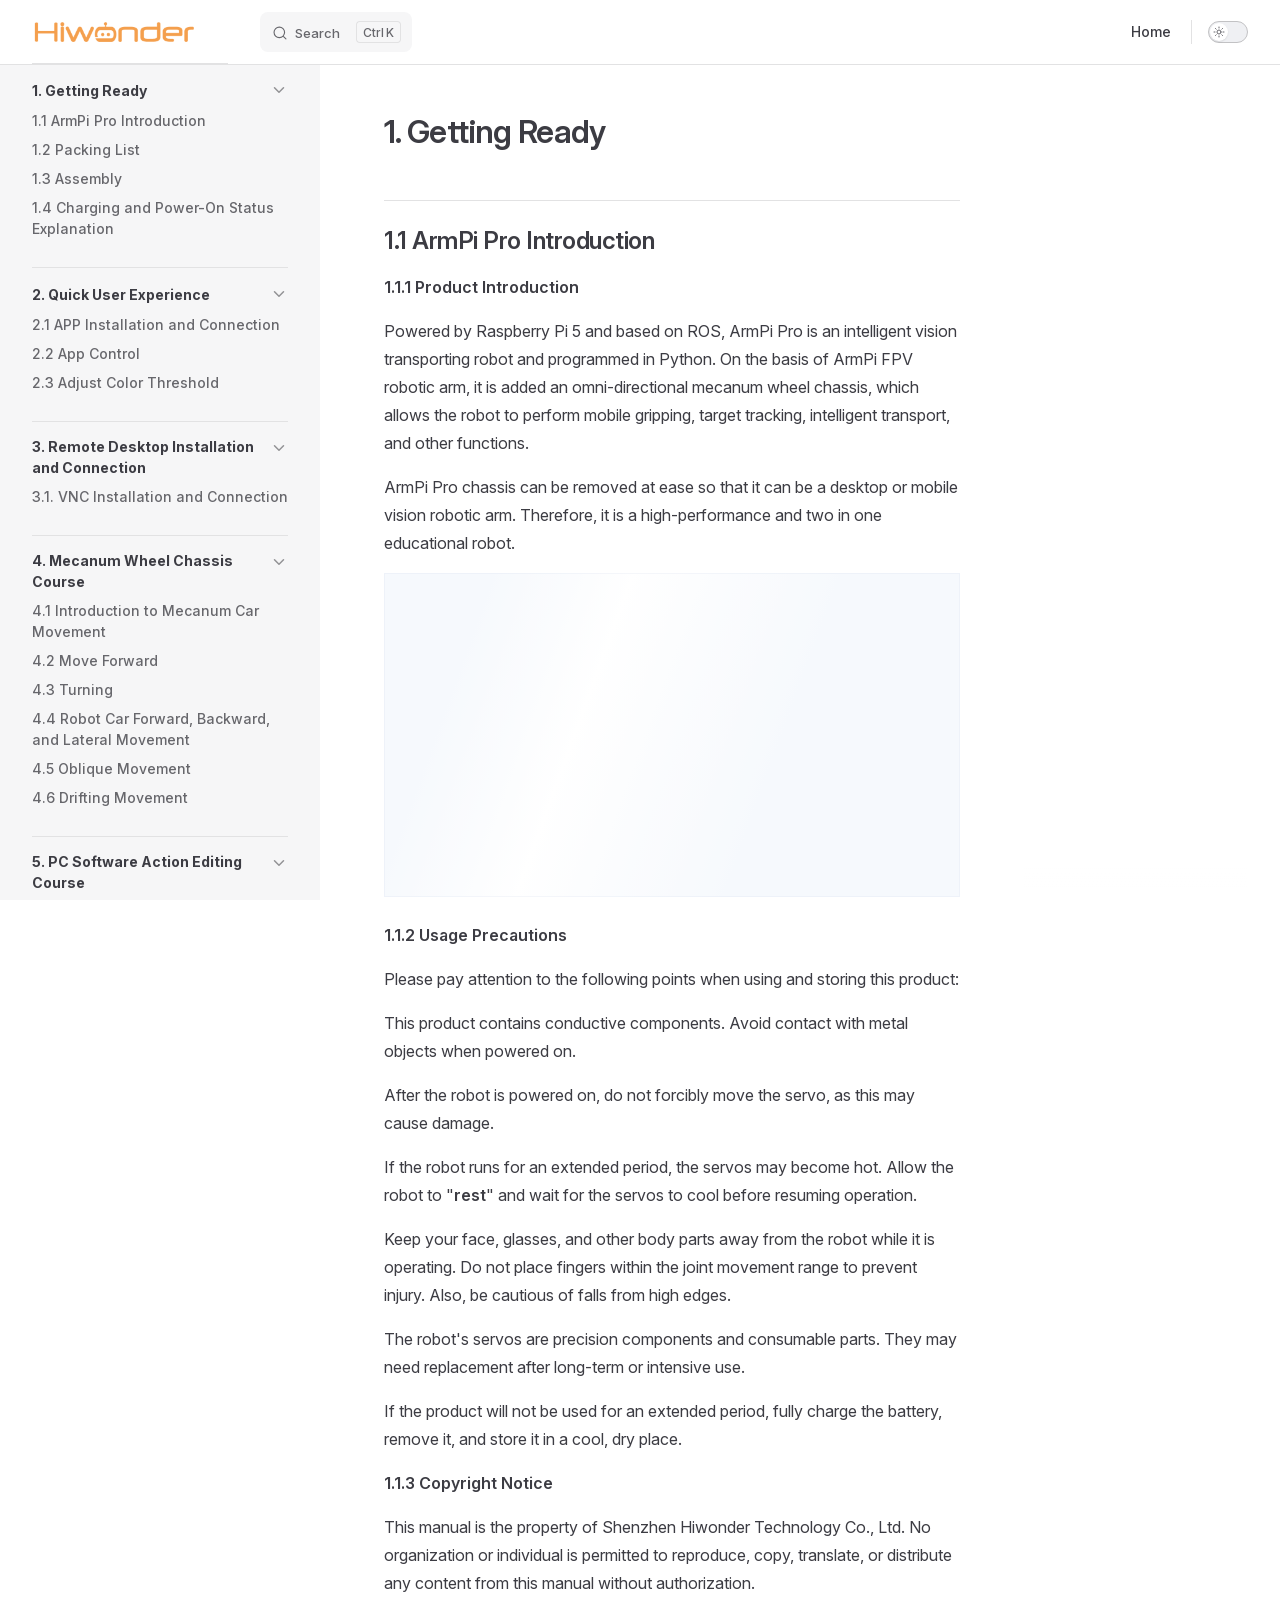
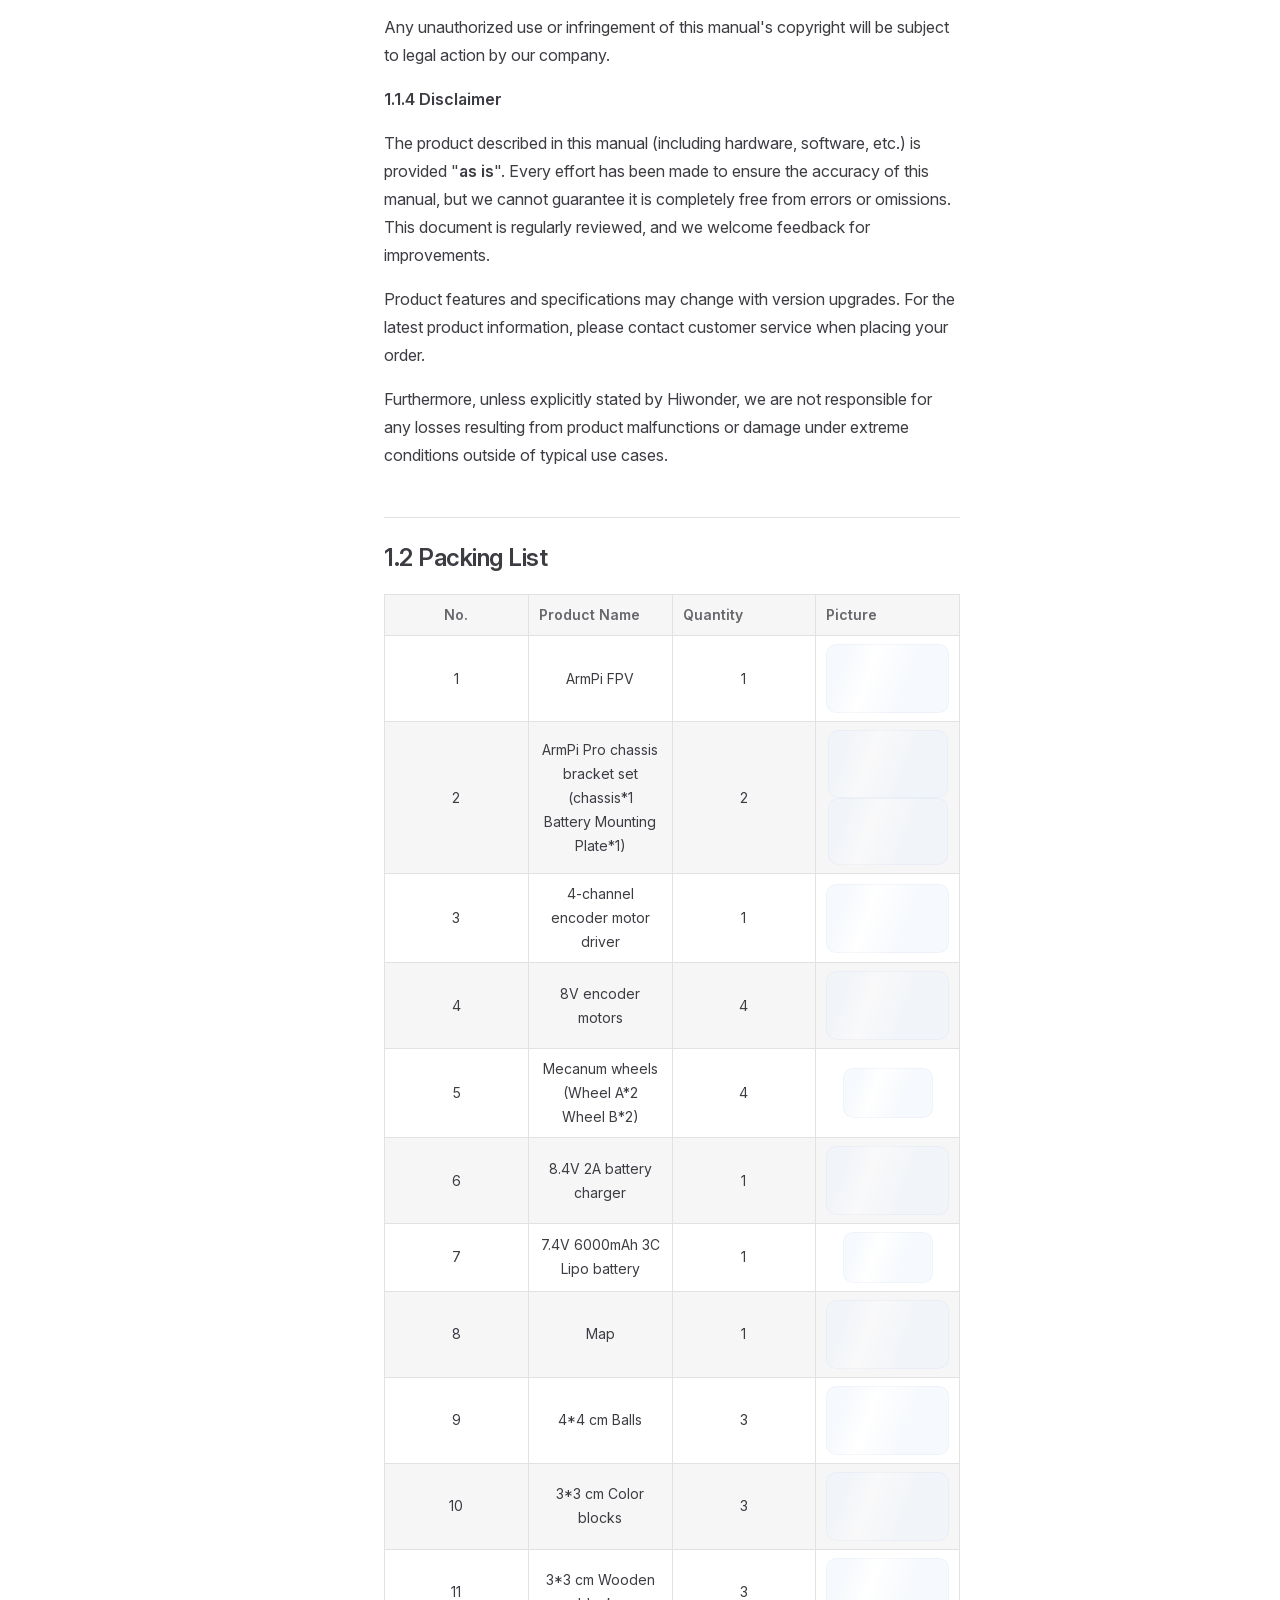
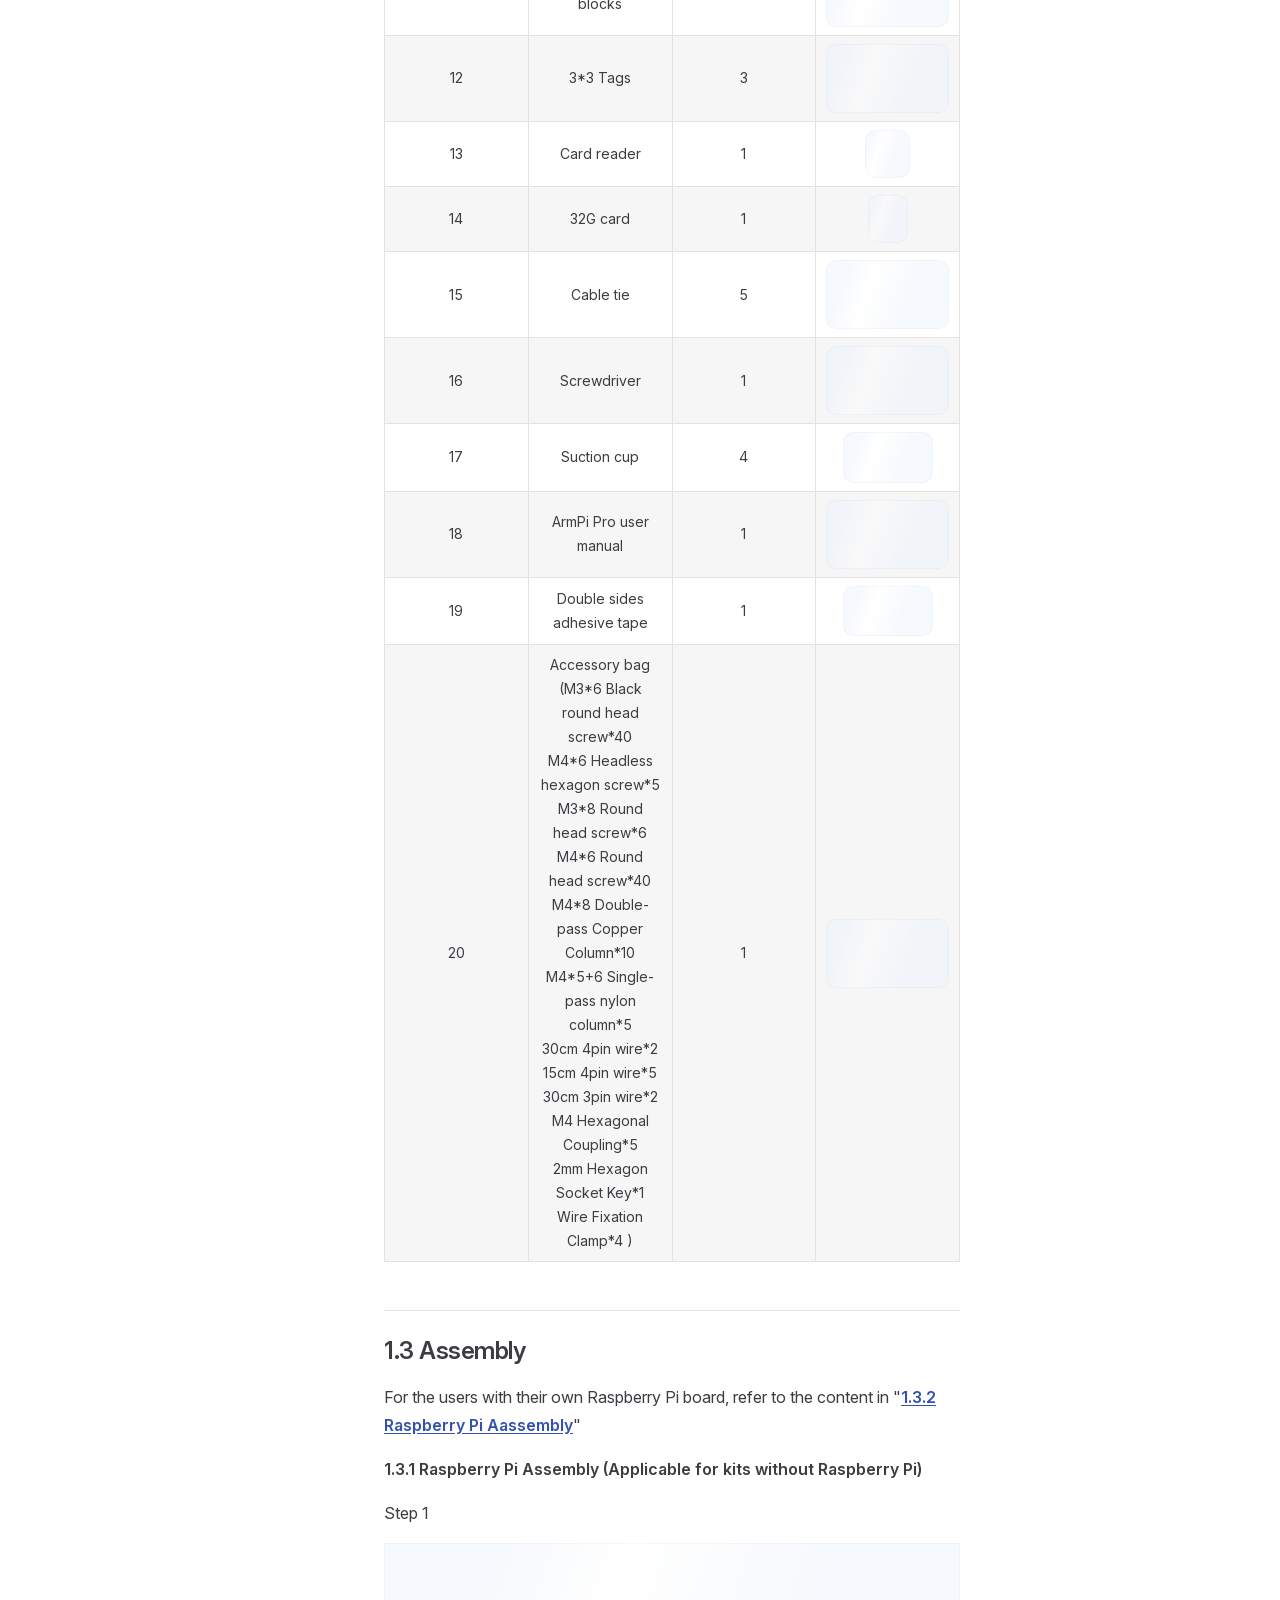
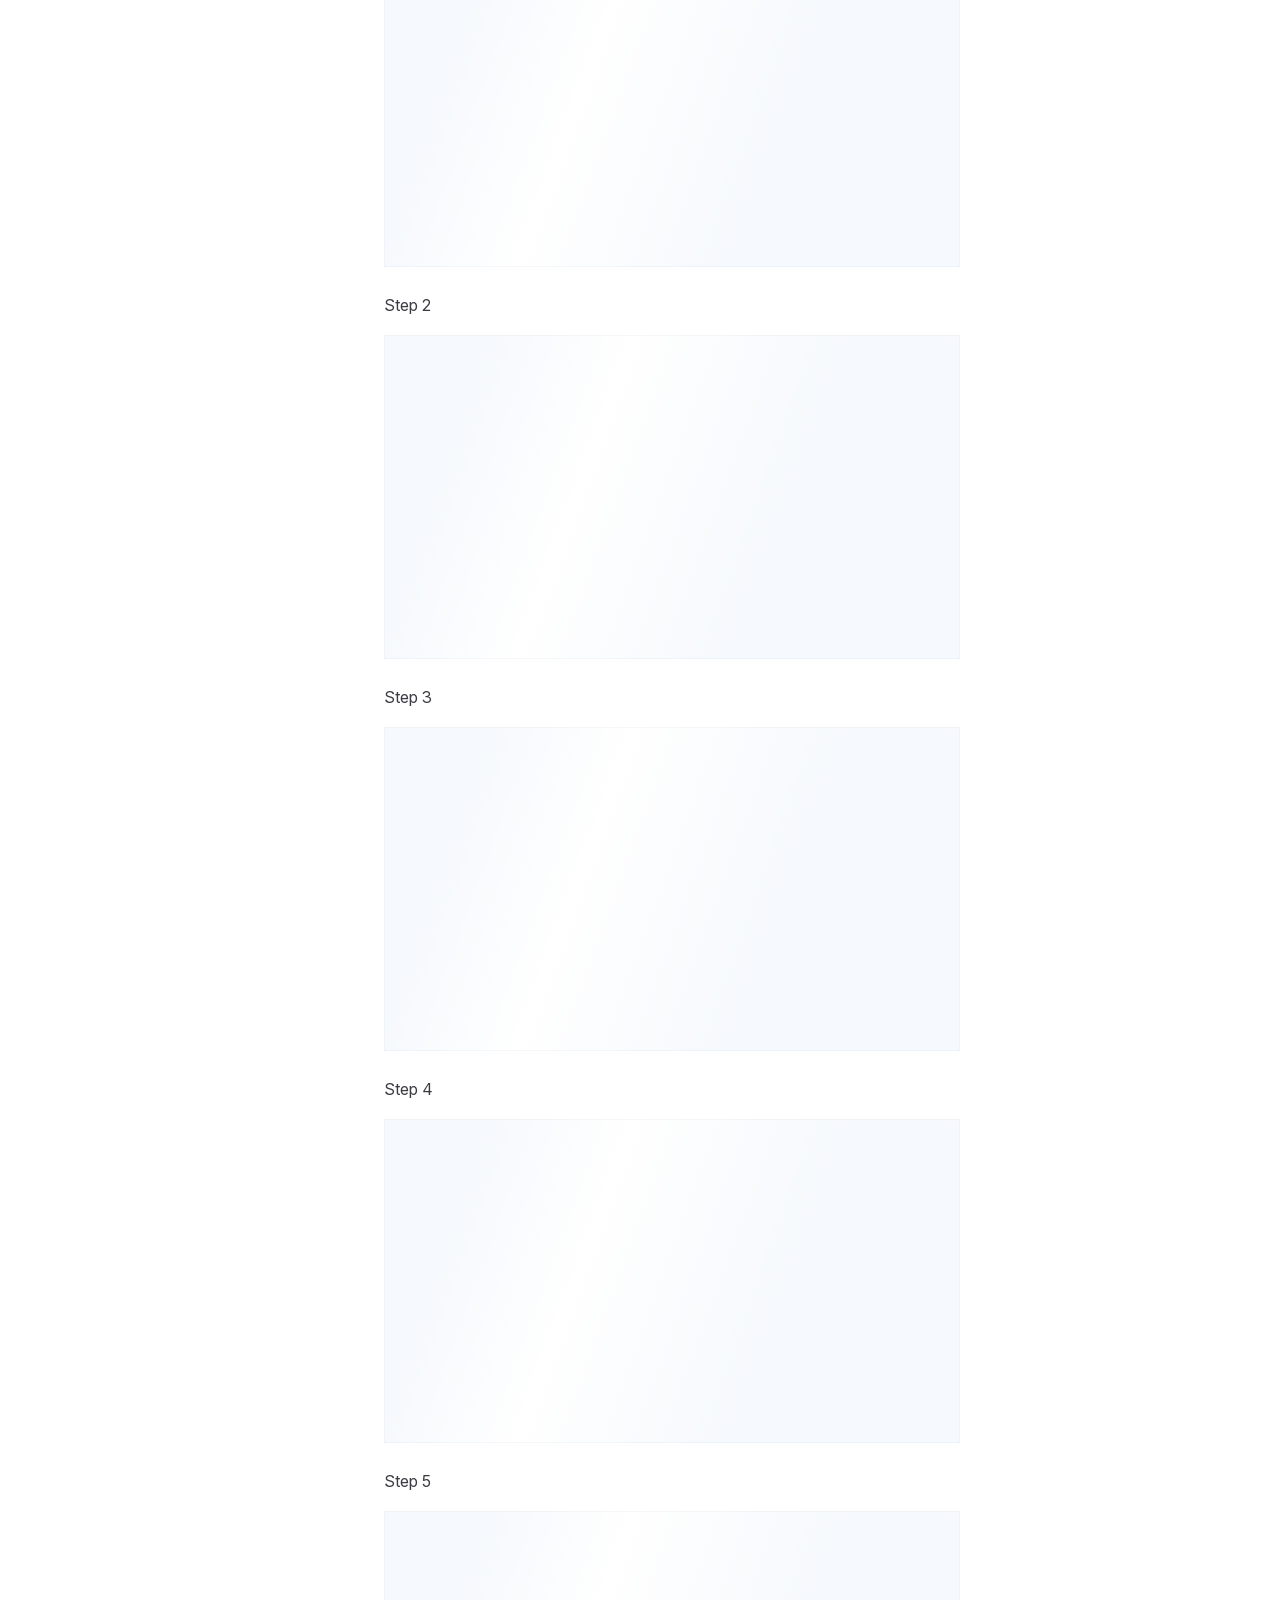
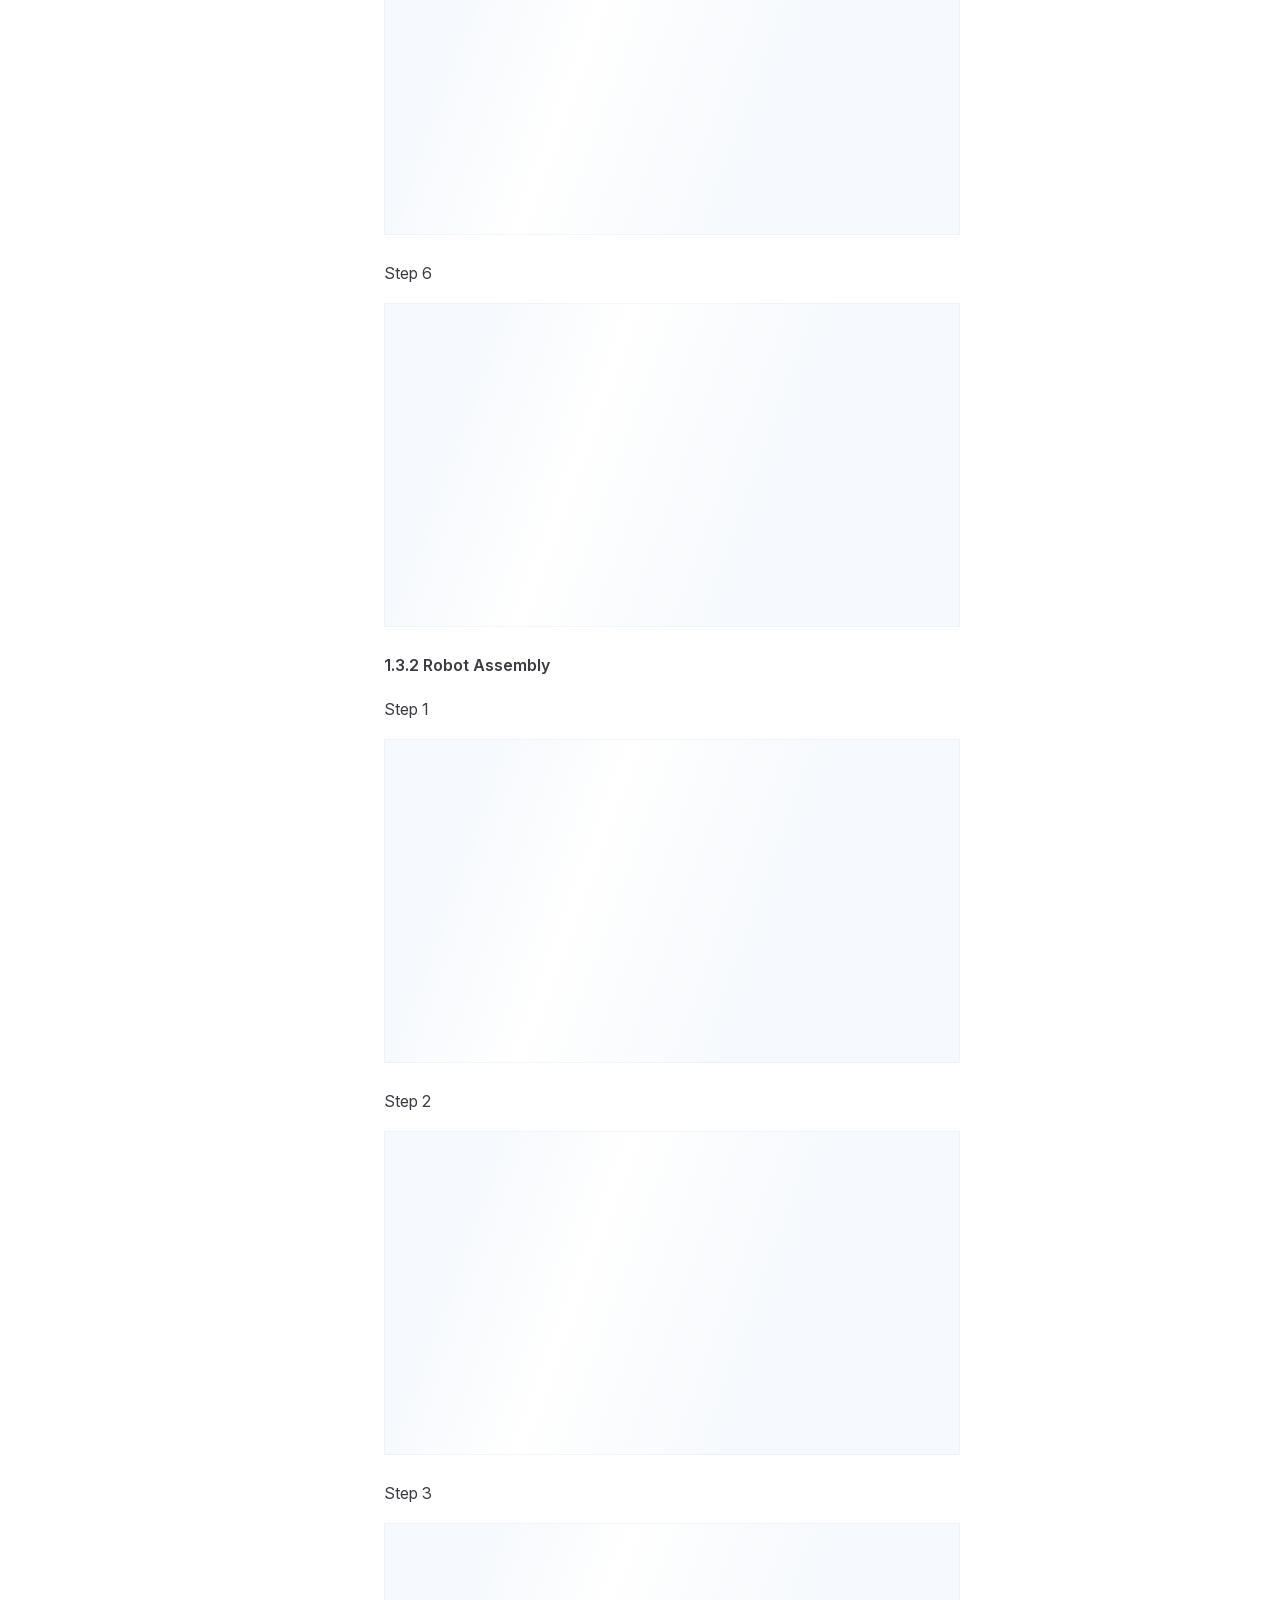
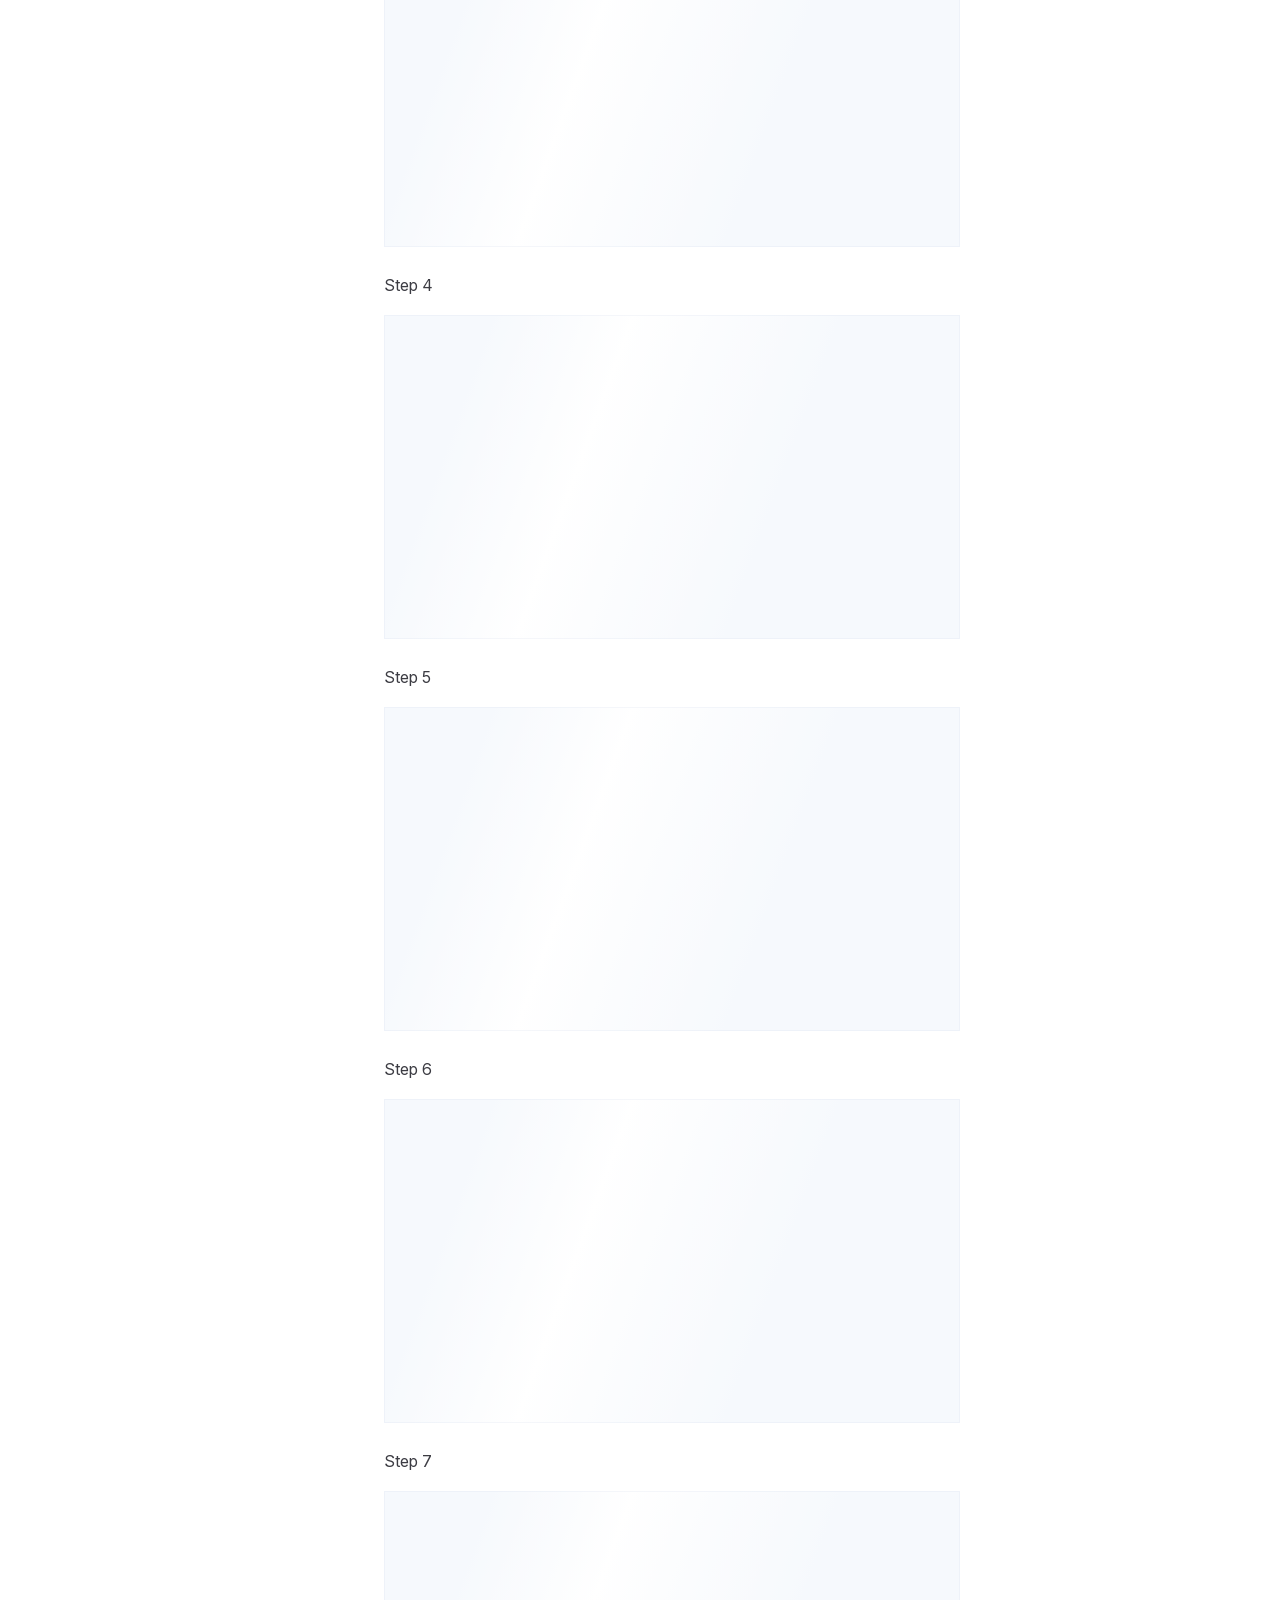
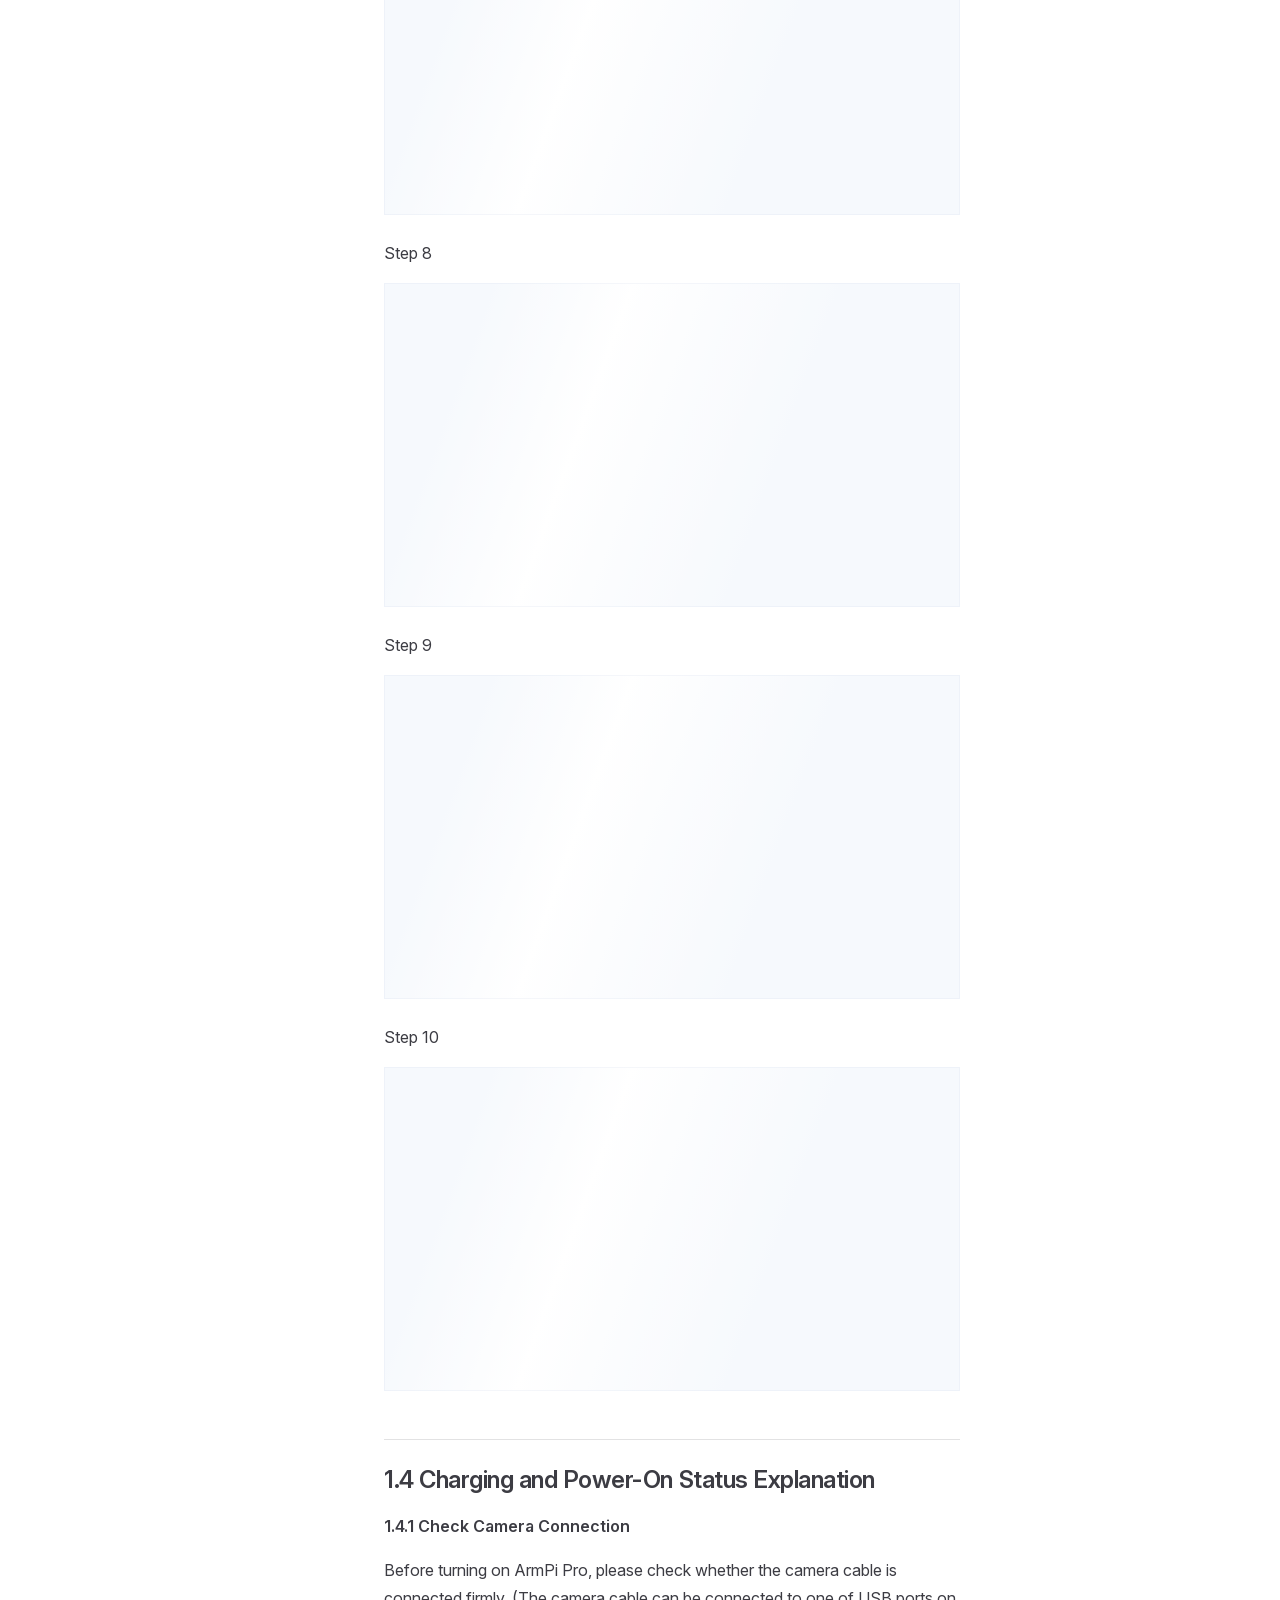
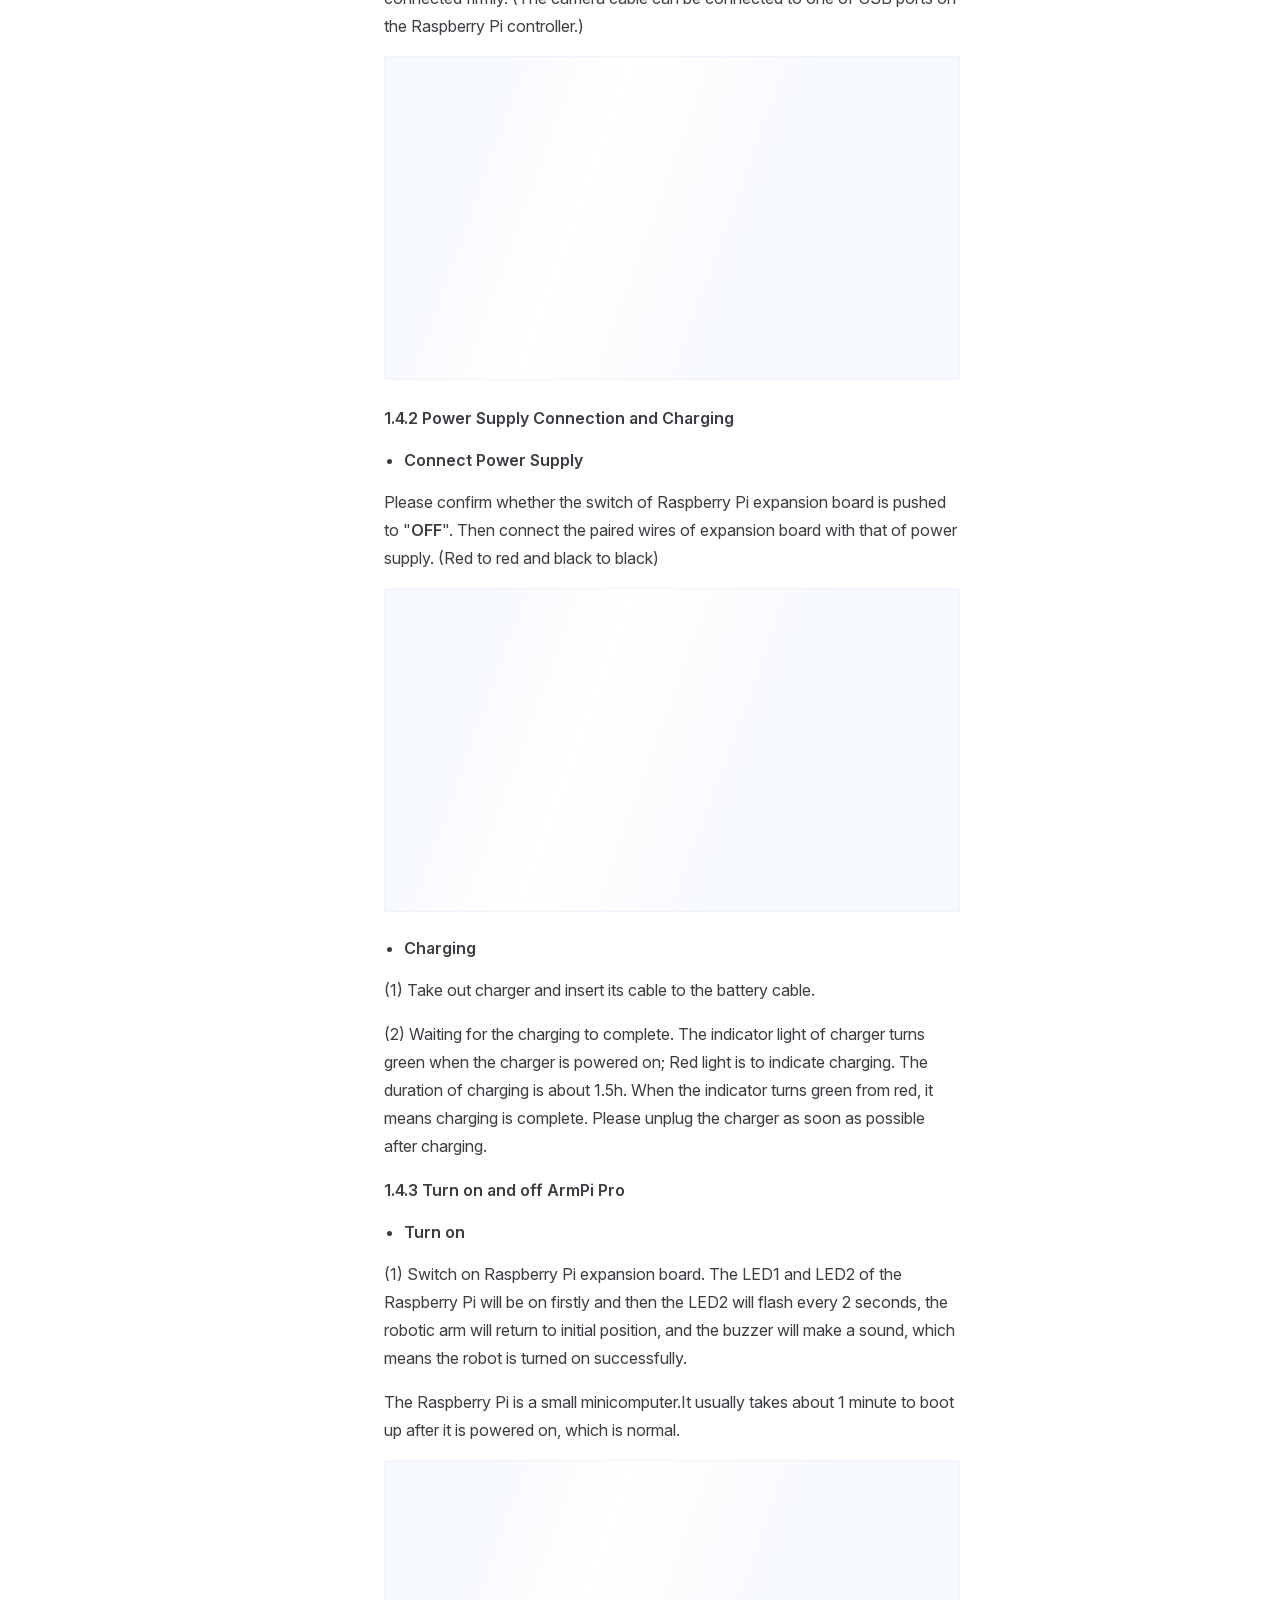
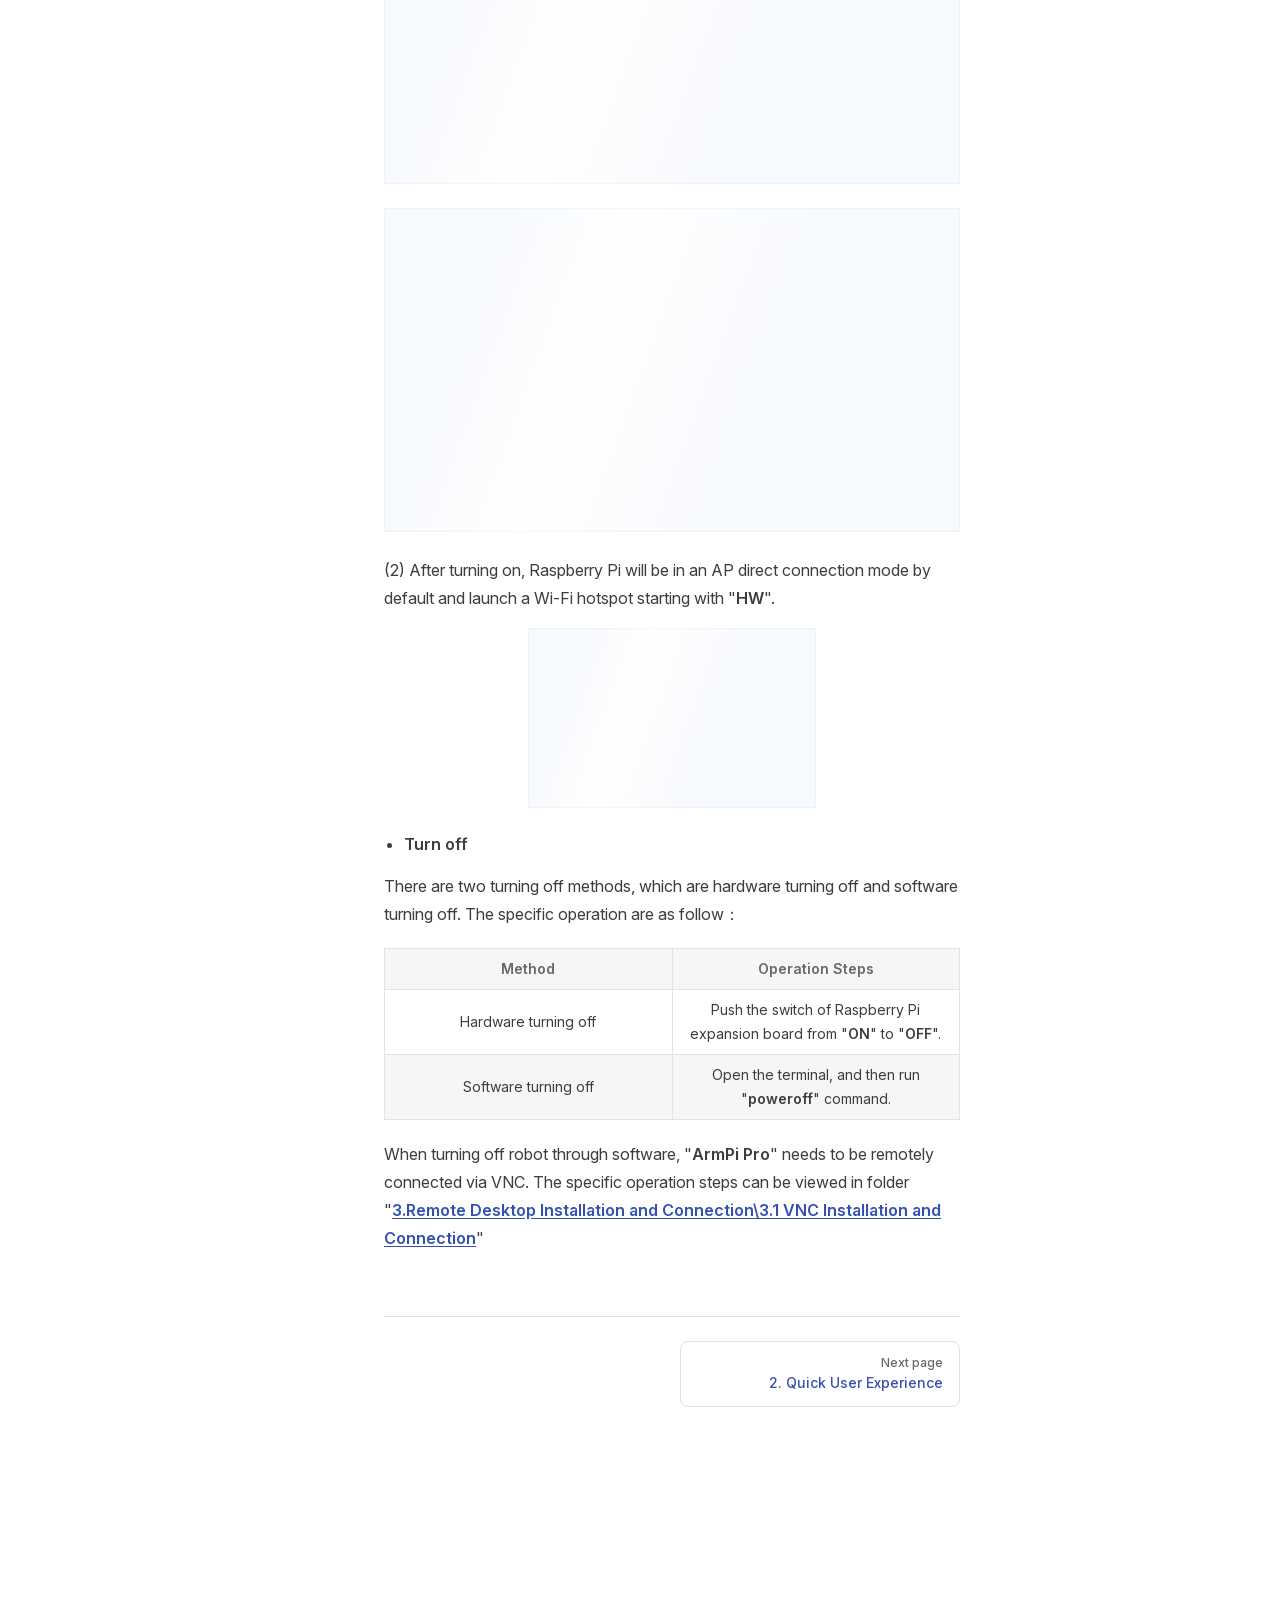
==== commit 896e9707: "内容搭建" ====
--- a/projects/ArmPi_Pro/en/latest/index.html
+++ b/projects/ArmPi_Pro/en/latest/index.html
@@ -9,18 +9,18 @@
     <link rel="preload stylesheet" href="/projects/ArmPi_Pro/en/latest/assets/style.BnwfAUpY.css" as="style">
     <link rel="preload stylesheet" href="/projects/ArmPi_Pro/en/latest/vp-icons.css" as="style">
     
-    <script type="module" src="/projects/ArmPi_Pro/en/latest/assets/app.yL3jmu4N.js"></script>
+    <script type="module" src="/projects/ArmPi_Pro/en/latest/assets/app.CWKZYoyP.js"></script>
     <link rel="preload" href="/projects/ArmPi_Pro/en/latest/assets/inter-roman-latin.Di8DUHzh.woff2" as="font" type="font/woff2" crossorigin="">
-    <link rel="modulepreload" href="/projects/ArmPi_Pro/en/latest/assets/chunks/theme.CVzoP5ja.js">
+    <link rel="modulepreload" href="/projects/ArmPi_Pro/en/latest/assets/chunks/theme.p7jGN7M0.js">
     <link rel="modulepreload" href="/projects/ArmPi_Pro/en/latest/assets/chunks/framework.CNYUdSfs.js">
-    <link rel="modulepreload" href="/projects/ArmPi_Pro/en/latest/assets/index.md.BZCroETS.lean.js">
+    <link rel="modulepreload" href="/projects/ArmPi_Pro/en/latest/assets/index.md.DxuQmBRK.lean.js">
     <link rel="icon" href="/projects/ArmPi_Pro/en/latest/favicon.ico">
     <script id="check-dark-mode">(()=>{const e=localStorage.getItem("vitepress-theme-appearance")||"auto",a=window.matchMedia("(prefers-color-scheme: dark)").matches;(!e||e==="auto"?a:e==="dark")&&document.documentElement.classList.add("dark")})();</script>
     <script id="check-mac-os">document.documentElement.classList.toggle("mac",/Mac|iPhone|iPod|iPad/i.test(navigator.platform));</script>
   </head>
   <body>
-    <div id="app"><!--[--><div class="page-redirect" style="text-align:center;padding:100px 20px;"><p>Redirecting to content page...</p><p><a href="/projects/ArmPi_Pro/en/latest/docs/1.ROS Robot Introductory Course.html" target="_self">If you are not redirected automatically, click here</a></p></div><!--[--><!----><!--]--><!----><!--]--></div>
-    <script>window.__VP_HASH_MAP__=JSON.parse("{\"docs_10_upper_computer.md\":\"R9kAo2Ix\",\"docs_11_forward_inverse_kinematics.md\":\"CT_FmOMH\",\"docs_12.monocular_camera.md\":\"GPMCyPFn\",\"docs_14_ros_opencv.md\":\"4oX1_oeC\",\"docs_15_network_configuration.md\":\"b_M95R4h\",\"docs_1_read_before_studying.md\":\"DZnpKlyx\",\"docs_2_play_first_hand.md\":\"C-JmaK_1\",\"docs_8_remote_tool.md\":\"ys9f1JE6\",\"docs_9_wheat_wheel_chassis.md\":\"BBNZGFES\",\"docs_general_basic_courses.md\":\"C8MEGQ43\",\"docs_index.md\":\"REj0bcg3\",\"docs_resources_download.md\":\"DAw7hlaB\",\"index.md\":\"BZCroETS\"}");window.__VP_SITE_DATA__=JSON.parse("{\"lang\":\"en-US\",\"dir\":\"ltr\",\"title\":\"ArmPi_Pro Documentation\",\"description\":\"ArmPi_Pro robot documentation\",\"base\":\"/projects/ArmPi_Pro/en/latest/\",\"head\":[],\"router\":{\"prefetchLinks\":true},\"appearance\":true,\"themeConfig\":{\"siteTitle\":false,\"logo\":\"/e-logo.png\",\"outline\":[2,3],\"search\":{\"provider\":\"local\",\"options\":{\"translations\":{\"button\":{\"buttonText\":\"Search\",\"buttonAriaLabel\":\"Search\"},\"modal\":{\"searchBox\":{\"resetButtonTitle\":\"Clear search query\",\"resetButtonAriaLabel\":\"Clear search query\",\"cancelButtonText\":\"Cancel\",\"cancelButtonAriaLabel\":\"Cancel\"},\"startScreen\":{\"recentSearchTitle\":\"Recent Searches\",\"noRecentSearchText\":\"No recent searches\",\"suggestedQueryTitle\":\"Suggested Queries\"},\"noResultsScreen\":{\"noResultsText\":\"No results found for\",\"suggestedQueryText\":\"You can try searching for\",\"reportMissingResultsText\":\"Have any queries?\",\"reportMissingResultsLinkText\":\"Report here\"},\"footer\":{\"selectText\":\"to select\",\"navigateText\":\"to navigate\",\"closeText\":\"to close\"}}}}},\"nav\":[{\"text\":\"Home\",\"link\":\"https://www.hiwonder.net/\",\"target\":\"_self\"}],\"sidebar\":[{\"text\":\"1. Getting Ready\",\"link\":\"/docs/1_read_before_studying.html\",\"collapsed\":false,\"items\":[{\"text\":\"1.1  ArmPi Pro Introduction\",\"link\":\"/docs/1_read_before_studying.html#_1-1-armpi-pro-introduction\"},{\"text\":\"1.2 Packing List\",\"link\":\"/docs/1_read_before_studying.html#_1-2-packing-list\"},{\"text\":\"1.3 Assembly\",\"link\":\"/docs/1_read_before_studying.html#_1-3-assembly\"},{\"text\":\"1.4 Charging and Power-On Status Explanation\",\"link\":\"/docs/1_read_before_studying.html#_1-4-charging-and-power-on-status-explanation\"}]},{\"text\":\"2. Quick User Experience\",\"link\":\"/docs/2_play_first_hand.html\",\"collapsed\":false,\"items\":[{\"text\":\"2.1 APP Installation and Connection\",\"link\":\"/docs/2_play_first_hand.html#_2-1-app-installation-and-connection\"},{\"text\":\"2.2 App Control\",\"link\":\"/docs/2_play_first_hand.html#_2-2-app-control\"},{\"text\":\"2.3 Adjust Color Threshold\",\"link\":\"/docs/2_play_first_hand.html#_2-3-adjust-color-threshold\"}]},{\"text\":\"3. Remote Desktop Installation and Connection\",\"link\":\"/docs/8_remote_tool.html\",\"collapsed\":false,\"items\":[{\"text\":\"3.1. VNC Installation and Connection\",\"link\":\"/docs/8_remote_tool.html#_3-1-vnc-installation-and-connection\"}]},{\"text\":\"4. Mecanum Wheel Chassis Course\",\"link\":\"/docs/9_wheat_wheel_chassis.html\",\"collapsed\":false,\"items\":[{\"text\":\"4.1 Introduction to Mecanum Car Movement\",\"link\":\"/docs/9_wheat_wheel_chassis.html#_4-1-introduction-to-mecanum-car-movement\"},{\"text\":\"4.2 Move Forward\",\"link\":\"/docs/9_wheat_wheel_chassis.html#_4-2-move-forward\"},{\"text\":\"4.3 Turning\",\"link\":\"/docs/9_wheat_wheel_chassis.html#_4-3-turning\"},{\"text\":\"4.4 Robot Car Forward, Backward, and Lateral Movement\",\"link\":\"/docs/9_wheat_wheel_chassis.html#_4-4-robot-car-forward-backward-and-lateral-movement\"},{\"text\":\"4.5 Oblique Movement\",\"link\":\"/docs/9_wheat_wheel_chassis.html#_4-5-oblique-movement\"},{\"text\":\"4.6 Drifting Movement\",\"link\":\"/docs/9_wheat_wheel_chassis.html#_4-6-drifting-movement\"}]},{\"text\":\"5. PC Software Action Editing Course\",\"link\":\"/docs/10_upper_computer.html\",\"collapsed\":false,\"items\":[{\"text\":\"5.1 Start PC Software\",\"link\":\"/docs/10_upper_computer.html#_5-1-start-pc-software\"},{\"text\":\"5.2 Call Action Group\",\"link\":\"/docs/10_upper_computer.html#_5-2-call-action-group\"},{\"text\":\"5.3 Action Programming\",\"link\":\"/docs/10_upper_computer.html#_5-3-action-programming\"},{\"text\":\"5.4 Integrate Action File\",\"link\":\"/docs/10_upper_computer.html#_5-4-integrate-action-file\"},{\"text\":\"5.5  Import and Export Action File\",\"link\":\"/docs/10_upper_computer.html#_5-5-import-and-export-action-file\"}]},{\"text\":\"6. Forward and Inverse Kinematics Course\",\"link\":\"/docs/11_Forward_inverse_kinematics.html\",\"collapsed\":false,\"items\":[{\"text\":\"6.1 Establish robotic Arm Coordinate System\",\"link\":\"/docs/11_Forward_inverse_kinematics.html#_6-1-establish-robotic-arm-coordinate-system\"},{\"text\":\"6.2 Brief Analysis of Forward Kinematics\",\"link\":\"/docs/11_Forward_inverse_kinematics.html#_6-2-brief-analysis-of-forward-kinematics\"},{\"text\":\"6.3 Brief Analysis of Inverse Kinematics\",\"link\":\"/docs/11_Forward_inverse_kinematics.html#_6-3-brief-analysis-of-inverse-kinematics\"},{\"text\":\"6.4 The Movement of Robotic Arm on XYZ Axes\",\"link\":\"/docs/11_Forward_inverse_kinematics.html#_6-4-the-movement-of-robotic-arm-on-xyz-axes\"},{\"text\":\"6.5 The Movement of Robotic Arm and Chassis car\",\"link\":\"/docs/11_Forward_inverse_kinematics.html#_6-5-the-movement-of-robotic-arm-and-chassis-car\"}]},{\"text\":\"7. Monocular Camera Lesson\",\"link\":\"/docs/12.monocular_camera.html\",\"collapsed\":false,\"items\":[{\"text\":\"7.1 Monocular Camera Usage\",\"link\":\"/docs/12.monocular_camera.html#_7-1-monocular-camera-usage\"},{\"text\":\"7.2 Camera Calibration\",\"link\":\"/docs/12.monocular_camera.html#_7-2-camera-calibration\"}]},{\"text\":\"8. ROS+OpenCV Course\",\"link\":\"/docs/14_ros_opencv.html\",\"collapsed\":false,\"items\":[{\"text\":\"8.1 Color Recognition\",\"link\":\"/docs/14_ros_opencv.html#_8-1-color-recognition\"},{\"text\":\"8.2 Target Positioning\",\"link\":\"/docs/14_ros_opencv.html#_8-2-target-positioning\"},{\"text\":\"8.3 Color Tracking\",\"link\":\"/docs/14_ros_opencv.html#_8-3-color-tracking\"},{\"text\":\"8.4 Tag Recognition\",\"link\":\"/docs/14_ros_opencv.html#_8-4-tag-recognition\"},{\"text\":\"8.5 Target Tracking\",\"link\":\"/docs/14_ros_opencv.html#_8-5-target-tracking\"},{\"text\":\"8.6 Face Recognition\",\"link\":\"/docs/14_ros_opencv.html#_8-6-face-recognition\"},{\"text\":\"8.7 Line Following\",\"link\":\"/docs/14_ros_opencv.html#_8-7-line-following\"},{\"text\":\"8.8 Intelligent Picking\",\"link\":\"/docs/14_ros_opencv.html#_8-8-intelligent-picking\"},{\"text\":\"8.9 Intelligent Transport\",\"link\":\"/docs/14_ros_opencv.html#_8-9-intelligent-transport\"},{\"text\":\"8.10 Smart Stacking\",\"link\":\"/docs/14_ros_opencv.html#_8-10-smart-stacking\"}]},{\"text\":\"9. Raspberry Pi Series Robot Network Configuration Instruction\",\"link\":\"/docs/15_network_configuration.html\",\"collapsed\":false,\"items\":[{\"text\":\"9.1 Network Configuration Overview\",\"link\":\"/docs/15_network_configuration.html#_9-1-network-configuration-overview\"},{\"text\":\"9.2 AP Direct Connection Mode\",\"link\":\"/docs/15_network_configuration.html#_9-2-ap-direct-connection-mode\"},{\"text\":\"9.3 Connecting in LAN Mode (optional)\",\"link\":\"/docs/15_network_configuration.html#_9-3-connecting-in-lan-mode-optional\"}]},{\"text\":\"Basic Development Course\",\"link\":\"/docs/general_basic_courses.html\",\"collapsed\":false,\"items\":[]},{\"text\":\"Appendix\",\"link\":\"/docs/resources_download.html\",\"collapsed\":false,\"items\":[]}]},\"locales\":{},\"scrollOffset\":134,\"cleanUrls\":false}");</script>
+    <div id="app"><!--[--><div class="page-redirect" style="text-align:center;padding:100px 20px;"><p>Redirecting to content page...</p><p><a href="/projects/ArmPi_Pro/en/latest/docs/1_read_before_studying.html" target="_self">If you are not redirected automatically, click here</a></p></div><!--[--><!----><!--]--><!----><!--]--></div>
+    <script>window.__VP_HASH_MAP__=JSON.parse("{\"docs_10_upper_computer.md\":\"D_6jojnP\",\"docs_11_forward_inverse_kinematics.md\":\"CT_FmOMH\",\"docs_12.monocular_camera.md\":\"GPMCyPFn\",\"docs_14_ros_opencv.md\":\"4oX1_oeC\",\"docs_15_network_configuration.md\":\"b_M95R4h\",\"docs_1_read_before_studying.md\":\"DZnpKlyx\",\"docs_2_play_first_hand.md\":\"C-JmaK_1\",\"docs_8_remote_tool.md\":\"ys9f1JE6\",\"docs_9_wheat_wheel_chassis.md\":\"BBNZGFES\",\"docs_general_basic_courses.md\":\"C8MEGQ43\",\"docs_index.md\":\"iLPtb9TP\",\"docs_resources_download.md\":\"DAw7hlaB\",\"index.md\":\"DxuQmBRK\"}");window.__VP_SITE_DATA__=JSON.parse("{\"lang\":\"en-US\",\"dir\":\"ltr\",\"title\":\"ArmPi_Pro Documentation\",\"description\":\"ArmPi_Pro robot documentation\",\"base\":\"/projects/ArmPi_Pro/en/latest/\",\"head\":[],\"router\":{\"prefetchLinks\":true},\"appearance\":true,\"themeConfig\":{\"siteTitle\":false,\"logo\":\"/e-logo.png\",\"outline\":[2,3],\"search\":{\"provider\":\"local\",\"options\":{\"translations\":{\"button\":{\"buttonText\":\"Search\",\"buttonAriaLabel\":\"Search\"},\"modal\":{\"searchBox\":{\"resetButtonTitle\":\"Clear search query\",\"resetButtonAriaLabel\":\"Clear search query\",\"cancelButtonText\":\"Cancel\",\"cancelButtonAriaLabel\":\"Cancel\"},\"startScreen\":{\"recentSearchTitle\":\"Recent Searches\",\"noRecentSearchText\":\"No recent searches\",\"suggestedQueryTitle\":\"Suggested Queries\"},\"noResultsScreen\":{\"noResultsText\":\"No results found for\",\"suggestedQueryText\":\"You can try searching for\",\"reportMissingResultsText\":\"Have any queries?\",\"reportMissingResultsLinkText\":\"Report here\"},\"footer\":{\"selectText\":\"to select\",\"navigateText\":\"to navigate\",\"closeText\":\"to close\"}}}}},\"nav\":[{\"text\":\"Home\",\"link\":\"https://www.hiwonder.net/\",\"target\":\"_self\"}],\"sidebar\":[{\"text\":\"1. Getting Ready\",\"link\":\"/docs/1_read_before_studying.html\",\"collapsed\":false,\"items\":[{\"text\":\"1.1  ArmPi Pro Introduction\",\"link\":\"/docs/1_read_before_studying.html#_1-1-armpi-pro-introduction\"},{\"text\":\"1.2 Packing List\",\"link\":\"/docs/1_read_before_studying.html#_1-2-packing-list\"},{\"text\":\"1.3 Assembly\",\"link\":\"/docs/1_read_before_studying.html#_1-3-assembly\"},{\"text\":\"1.4 Charging and Power-On Status Explanation\",\"link\":\"/docs/1_read_before_studying.html#_1-4-charging-and-power-on-status-explanation\"}]},{\"text\":\"2. Quick User Experience\",\"link\":\"/docs/2_play_first_hand.html\",\"collapsed\":false,\"items\":[{\"text\":\"2.1 APP Installation and Connection\",\"link\":\"/docs/2_play_first_hand.html#_2-1-app-installation-and-connection\"},{\"text\":\"2.2 App Control\",\"link\":\"/docs/2_play_first_hand.html#_2-2-app-control\"},{\"text\":\"2.3 Adjust Color Threshold\",\"link\":\"/docs/2_play_first_hand.html#_2-3-adjust-color-threshold\"}]},{\"text\":\"3. Remote Desktop Installation and Connection\",\"link\":\"/docs/8_remote_tool.html\",\"collapsed\":false,\"items\":[{\"text\":\"3.1. VNC Installation and Connection\",\"link\":\"/docs/8_remote_tool.html#_3-1-vnc-installation-and-connection\"}]},{\"text\":\"4. Mecanum Wheel Chassis Course\",\"link\":\"/docs/9_wheat_wheel_chassis.html\",\"collapsed\":false,\"items\":[{\"text\":\"4.1 Introduction to Mecanum Car Movement\",\"link\":\"/docs/9_wheat_wheel_chassis.html#_4-1-introduction-to-mecanum-car-movement\"},{\"text\":\"4.2 Move Forward\",\"link\":\"/docs/9_wheat_wheel_chassis.html#_4-2-move-forward\"},{\"text\":\"4.3 Turning\",\"link\":\"/docs/9_wheat_wheel_chassis.html#_4-3-turning\"},{\"text\":\"4.4 Robot Car Forward, Backward, and Lateral Movement\",\"link\":\"/docs/9_wheat_wheel_chassis.html#_4-4-robot-car-forward-backward-and-lateral-movement\"},{\"text\":\"4.5 Oblique Movement\",\"link\":\"/docs/9_wheat_wheel_chassis.html#_4-5-oblique-movement\"},{\"text\":\"4.6 Drifting Movement\",\"link\":\"/docs/9_wheat_wheel_chassis.html#_4-6-drifting-movement\"}]},{\"text\":\"5. PC Software Action Editing Course\",\"link\":\"/docs/10_upper_computer.html\",\"collapsed\":false,\"items\":[{\"text\":\"5.1 Start PC Software\",\"link\":\"/docs/10_upper_computer.html#_5-1-start-pc-software\"},{\"text\":\"5.2 Call Action Group\",\"link\":\"/docs/10_upper_computer.html#_5-2-call-action-group\"},{\"text\":\"5.3 Action Programming\",\"link\":\"/docs/10_upper_computer.html#_5-3-action-programming\"},{\"text\":\"5.4 Integrate Action File\",\"link\":\"/docs/10_upper_computer.html#_5-4-integrate-action-file\"},{\"text\":\"5.5  Import and Export Action File\",\"link\":\"/docs/10_upper_computer.html#_5-5-import-and-export-action-file\"}]},{\"text\":\"6. Forward and Inverse Kinematics Course\",\"link\":\"/docs/11_Forward_inverse_kinematics.html\",\"collapsed\":false,\"items\":[{\"text\":\"6.1 Establish robotic Arm Coordinate System\",\"link\":\"/docs/11_Forward_inverse_kinematics.html#_6-1-establish-robotic-arm-coordinate-system\"},{\"text\":\"6.2 Brief Analysis of Forward Kinematics\",\"link\":\"/docs/11_Forward_inverse_kinematics.html#_6-2-brief-analysis-of-forward-kinematics\"},{\"text\":\"6.3 Brief Analysis of Inverse Kinematics\",\"link\":\"/docs/11_Forward_inverse_kinematics.html#_6-3-brief-analysis-of-inverse-kinematics\"},{\"text\":\"6.4 The Movement of Robotic Arm on XYZ Axes\",\"link\":\"/docs/11_Forward_inverse_kinematics.html#_6-4-the-movement-of-robotic-arm-on-xyz-axes\"},{\"text\":\"6.5 The Movement of Robotic Arm and Chassis car\",\"link\":\"/docs/11_Forward_inverse_kinematics.html#_6-5-the-movement-of-robotic-arm-and-chassis-car\"}]},{\"text\":\"7. Monocular Camera Lesson\",\"link\":\"/docs/12.monocular_camera.html\",\"collapsed\":false,\"items\":[{\"text\":\"7.1 Monocular Camera Usage\",\"link\":\"/docs/12.monocular_camera.html#_7-1-monocular-camera-usage\"},{\"text\":\"7.2 Camera Calibration\",\"link\":\"/docs/12.monocular_camera.html#_7-2-camera-calibration\"}]},{\"text\":\"8. ROS+OpenCV Course\",\"link\":\"/docs/14_ros_opencv.html\",\"collapsed\":false,\"items\":[{\"text\":\"8.1 Color Recognition\",\"link\":\"/docs/14_ros_opencv.html#_8-1-color-recognition\"},{\"text\":\"8.2 Target Positioning\",\"link\":\"/docs/14_ros_opencv.html#_8-2-target-positioning\"},{\"text\":\"8.3 Color Tracking\",\"link\":\"/docs/14_ros_opencv.html#_8-3-color-tracking\"},{\"text\":\"8.4 Tag Recognition\",\"link\":\"/docs/14_ros_opencv.html#_8-4-tag-recognition\"},{\"text\":\"8.5 Target Tracking\",\"link\":\"/docs/14_ros_opencv.html#_8-5-target-tracking\"},{\"text\":\"8.6 Face Recognition\",\"link\":\"/docs/14_ros_opencv.html#_8-6-face-recognition\"},{\"text\":\"8.7 Line Following\",\"link\":\"/docs/14_ros_opencv.html#_8-7-line-following\"},{\"text\":\"8.8 Intelligent Picking\",\"link\":\"/docs/14_ros_opencv.html#_8-8-intelligent-picking\"},{\"text\":\"8.9 Intelligent Transport\",\"link\":\"/docs/14_ros_opencv.html#_8-9-intelligent-transport\"},{\"text\":\"8.10 Smart Stacking\",\"link\":\"/docs/14_ros_opencv.html#_8-10-smart-stacking\"}]},{\"text\":\"9. Raspberry Pi Series Robot Network Configuration Instruction\",\"link\":\"/docs/15_network_configuration.html\",\"collapsed\":false,\"items\":[{\"text\":\"9.1 Network Configuration Overview\",\"link\":\"/docs/15_network_configuration.html#_9-1-network-configuration-overview\"},{\"text\":\"9.2 AP Direct Connection Mode\",\"link\":\"/docs/15_network_configuration.html#_9-2-ap-direct-connection-mode\"},{\"text\":\"9.3 Connecting in LAN Mode (optional)\",\"link\":\"/docs/15_network_configuration.html#_9-3-connecting-in-lan-mode-optional\"}]},{\"text\":\"Basic Development Course\",\"link\":\"/docs/general_basic_courses.html\",\"collapsed\":false,\"items\":[]},{\"text\":\"Appendix\",\"link\":\"/docs/resources_download.html\",\"collapsed\":false,\"items\":[]}]},\"locales\":{},\"scrollOffset\":134,\"cleanUrls\":false}");</script>
     
   </body>
 </html>
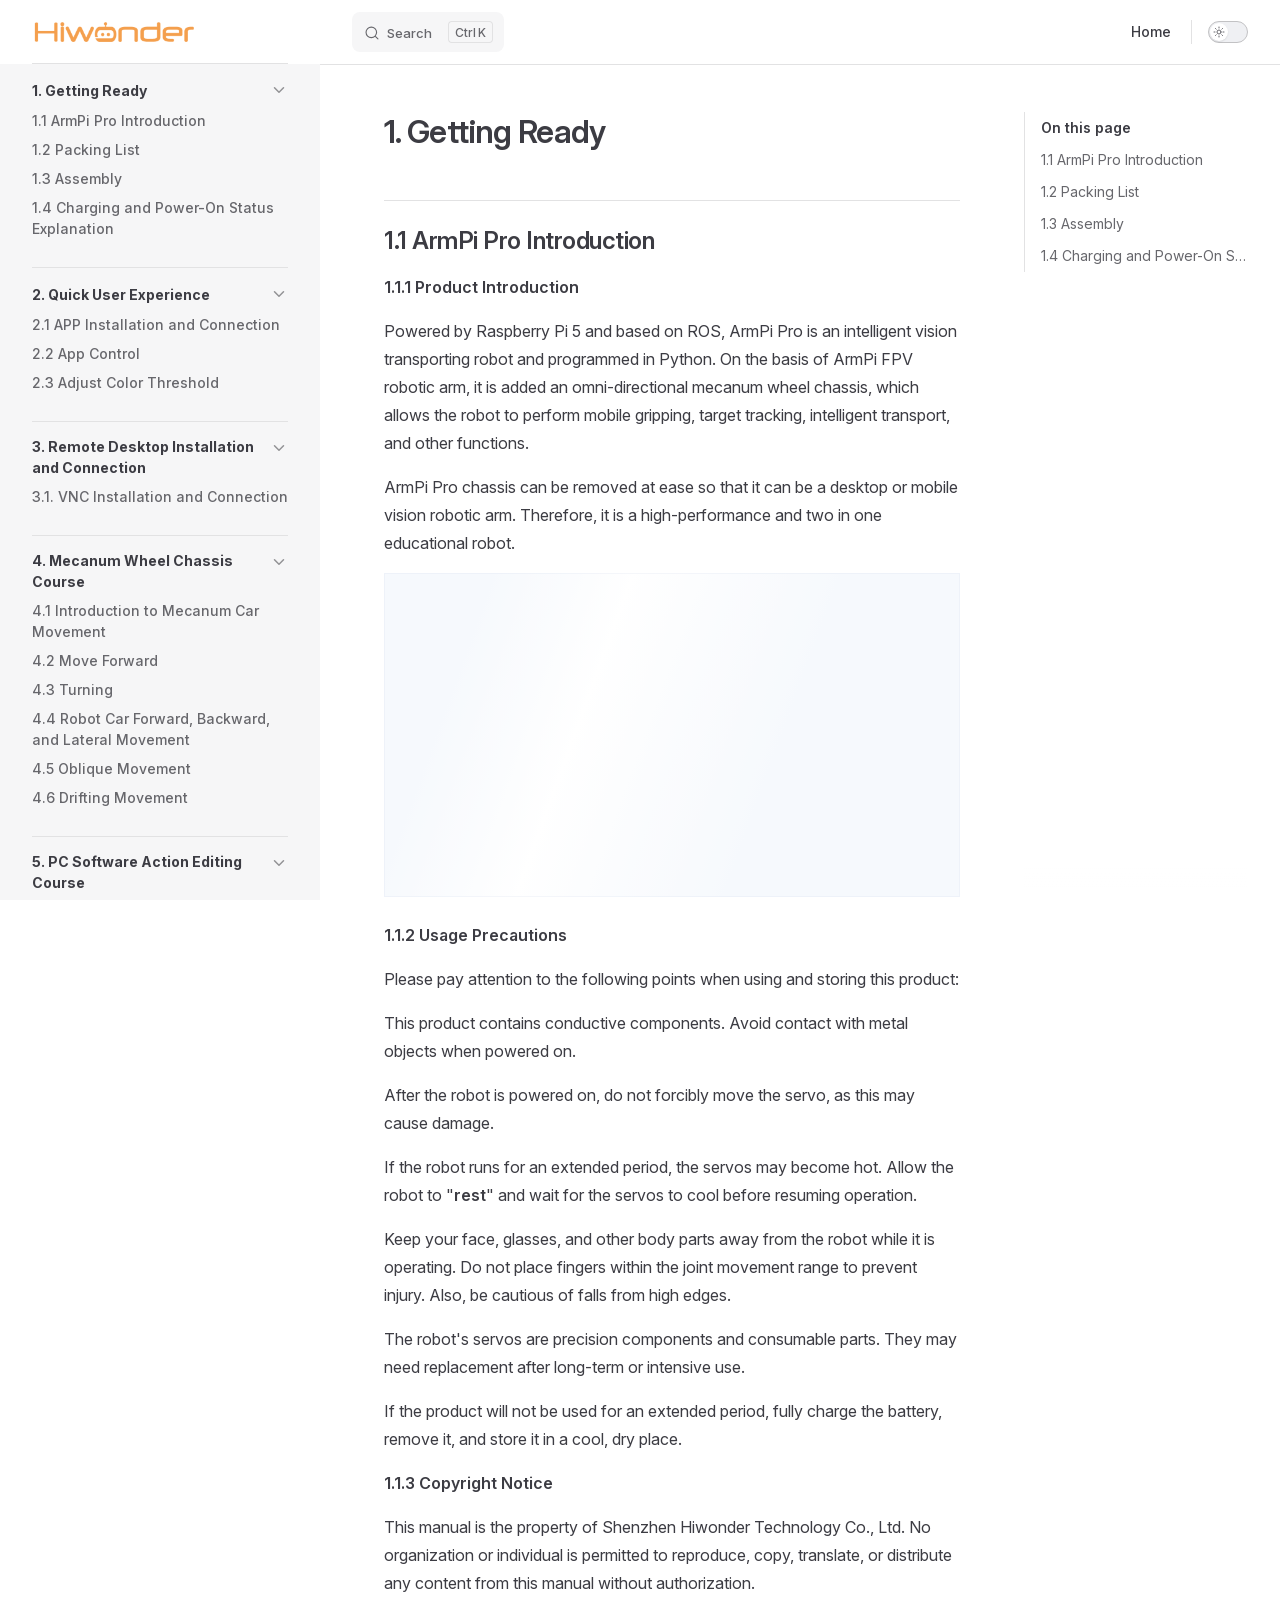
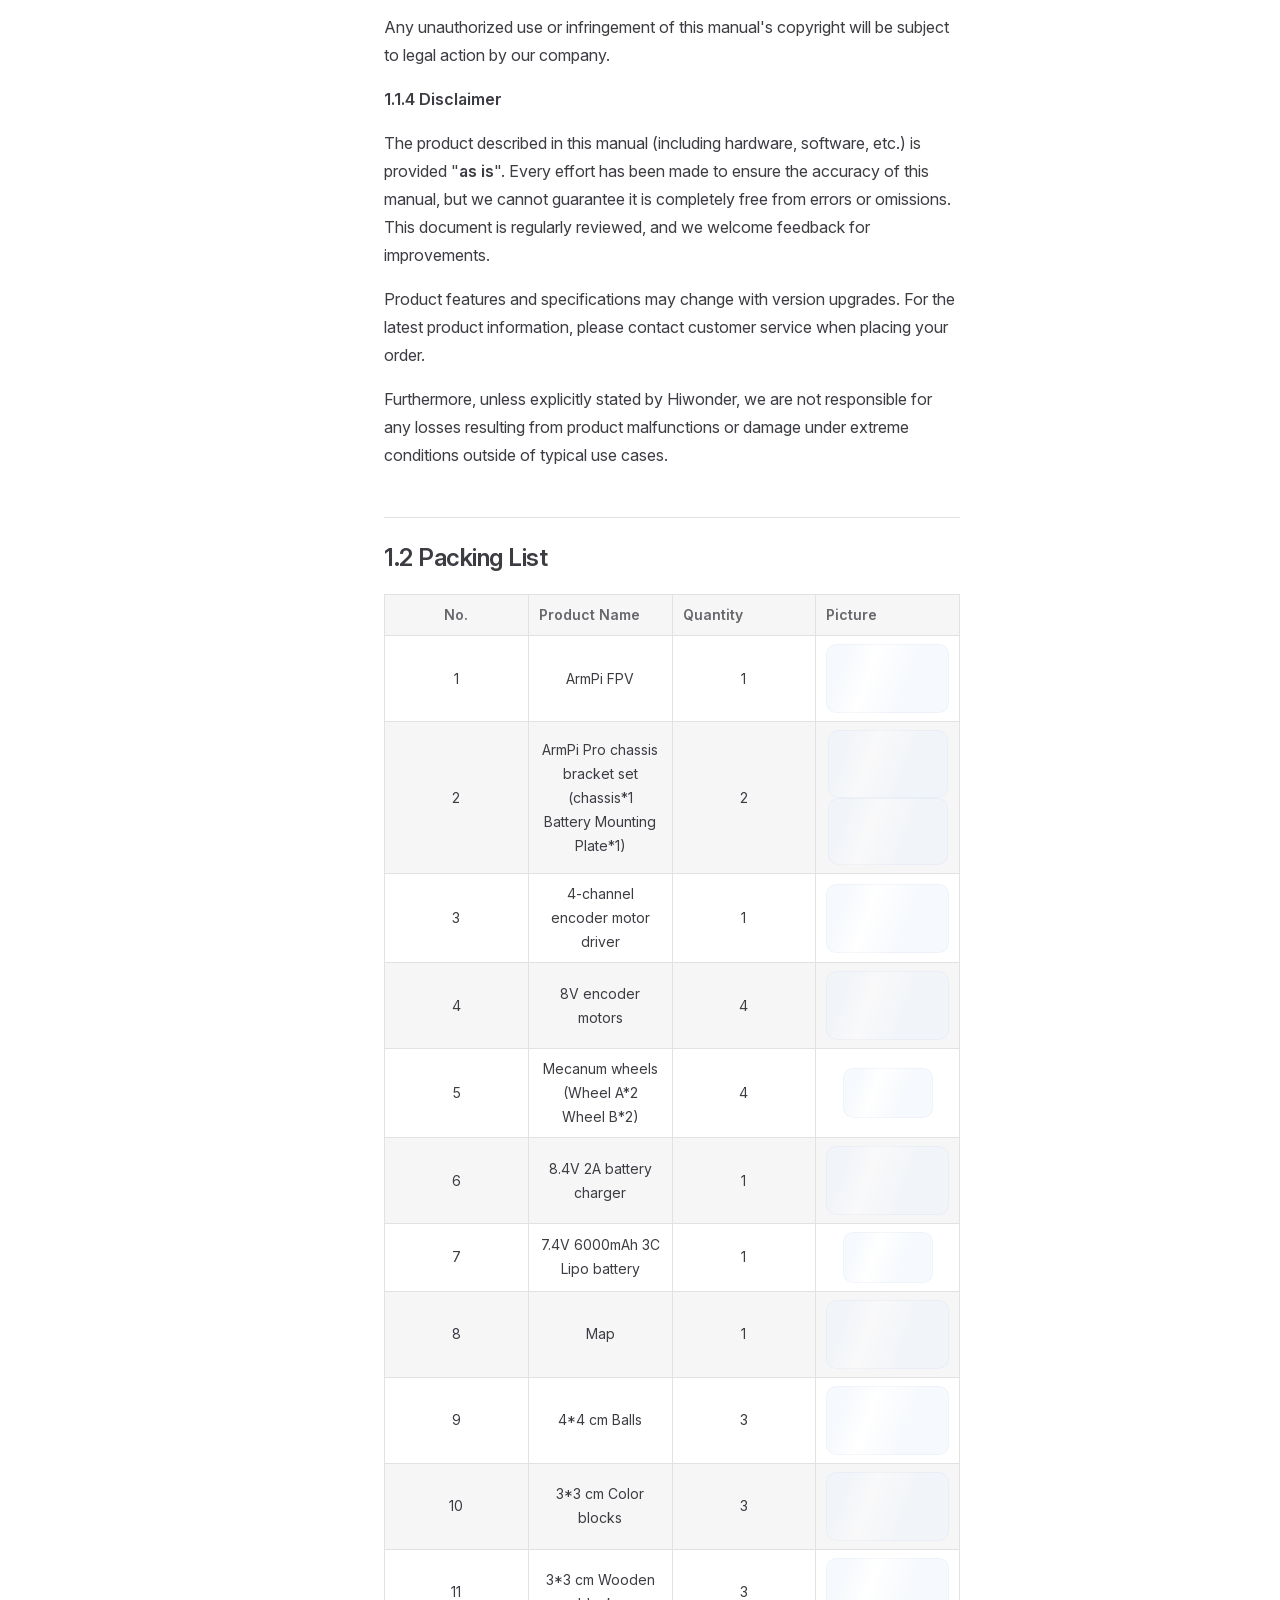
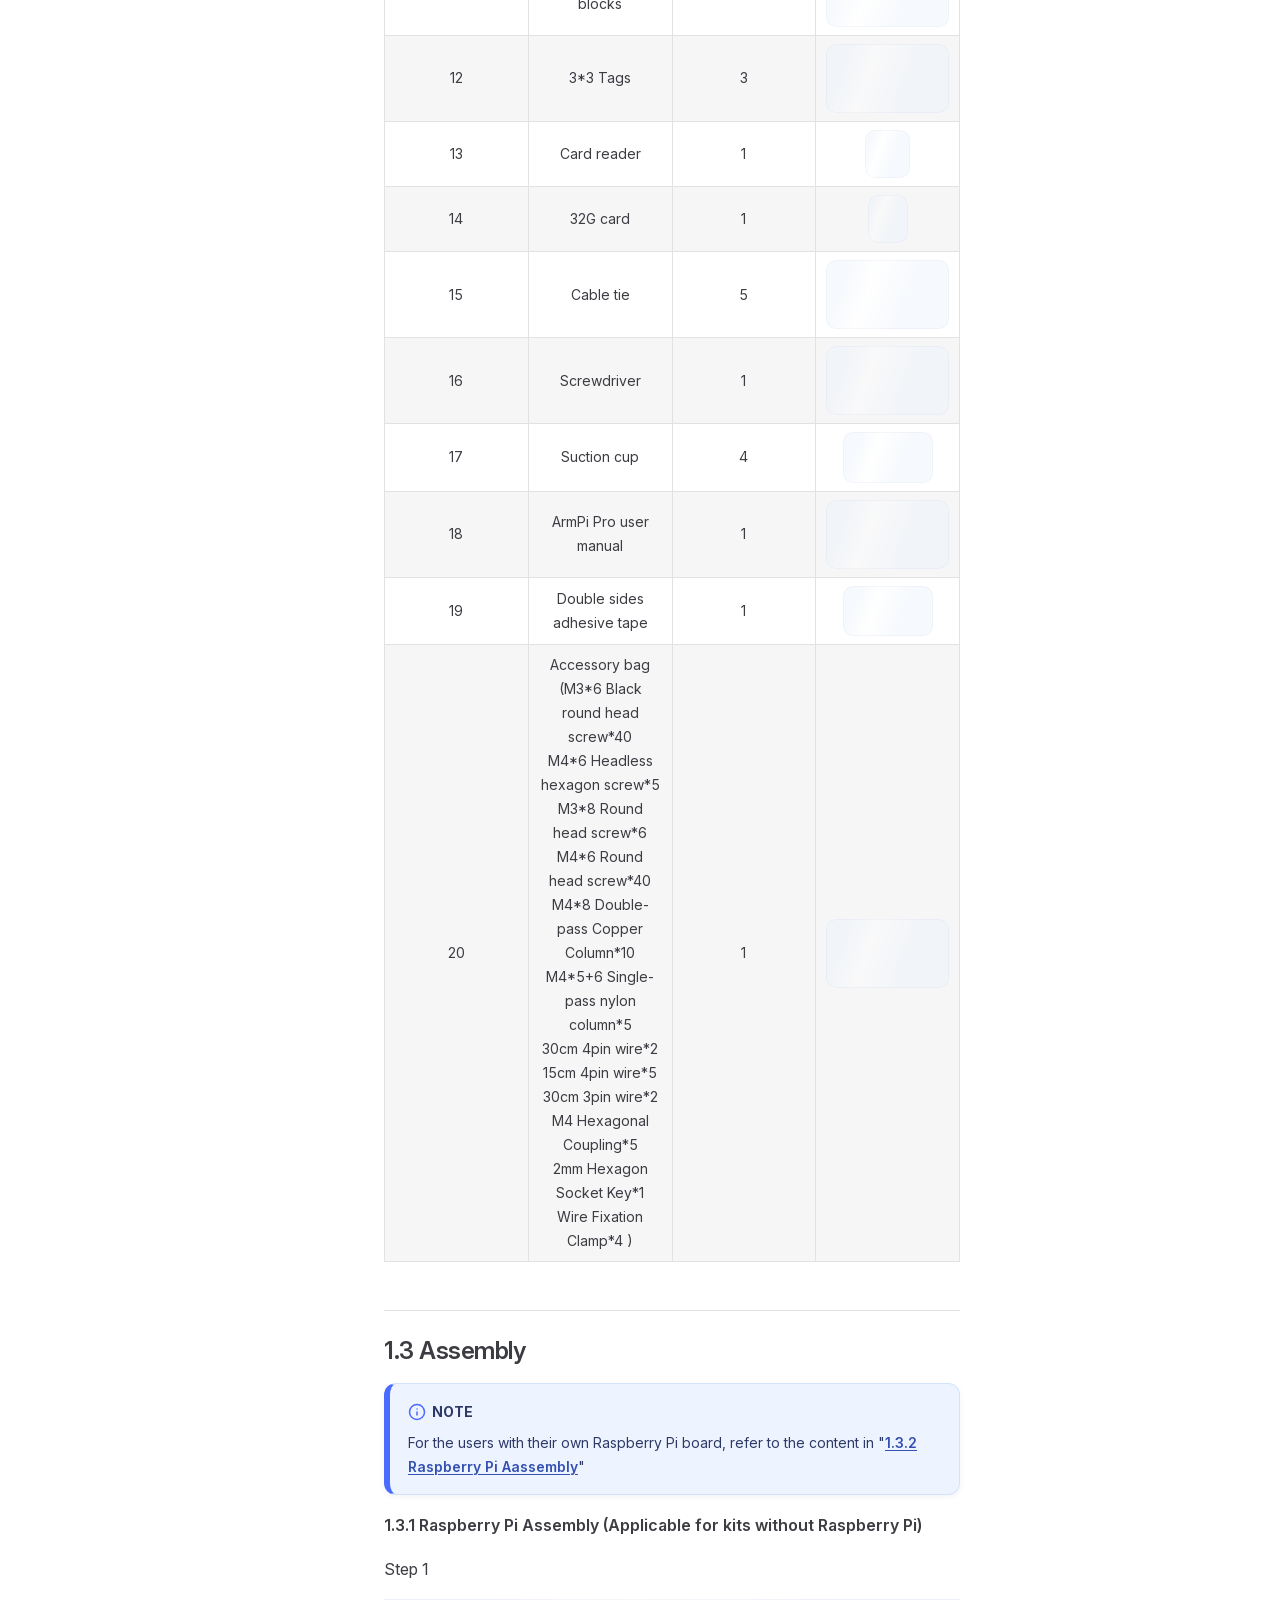
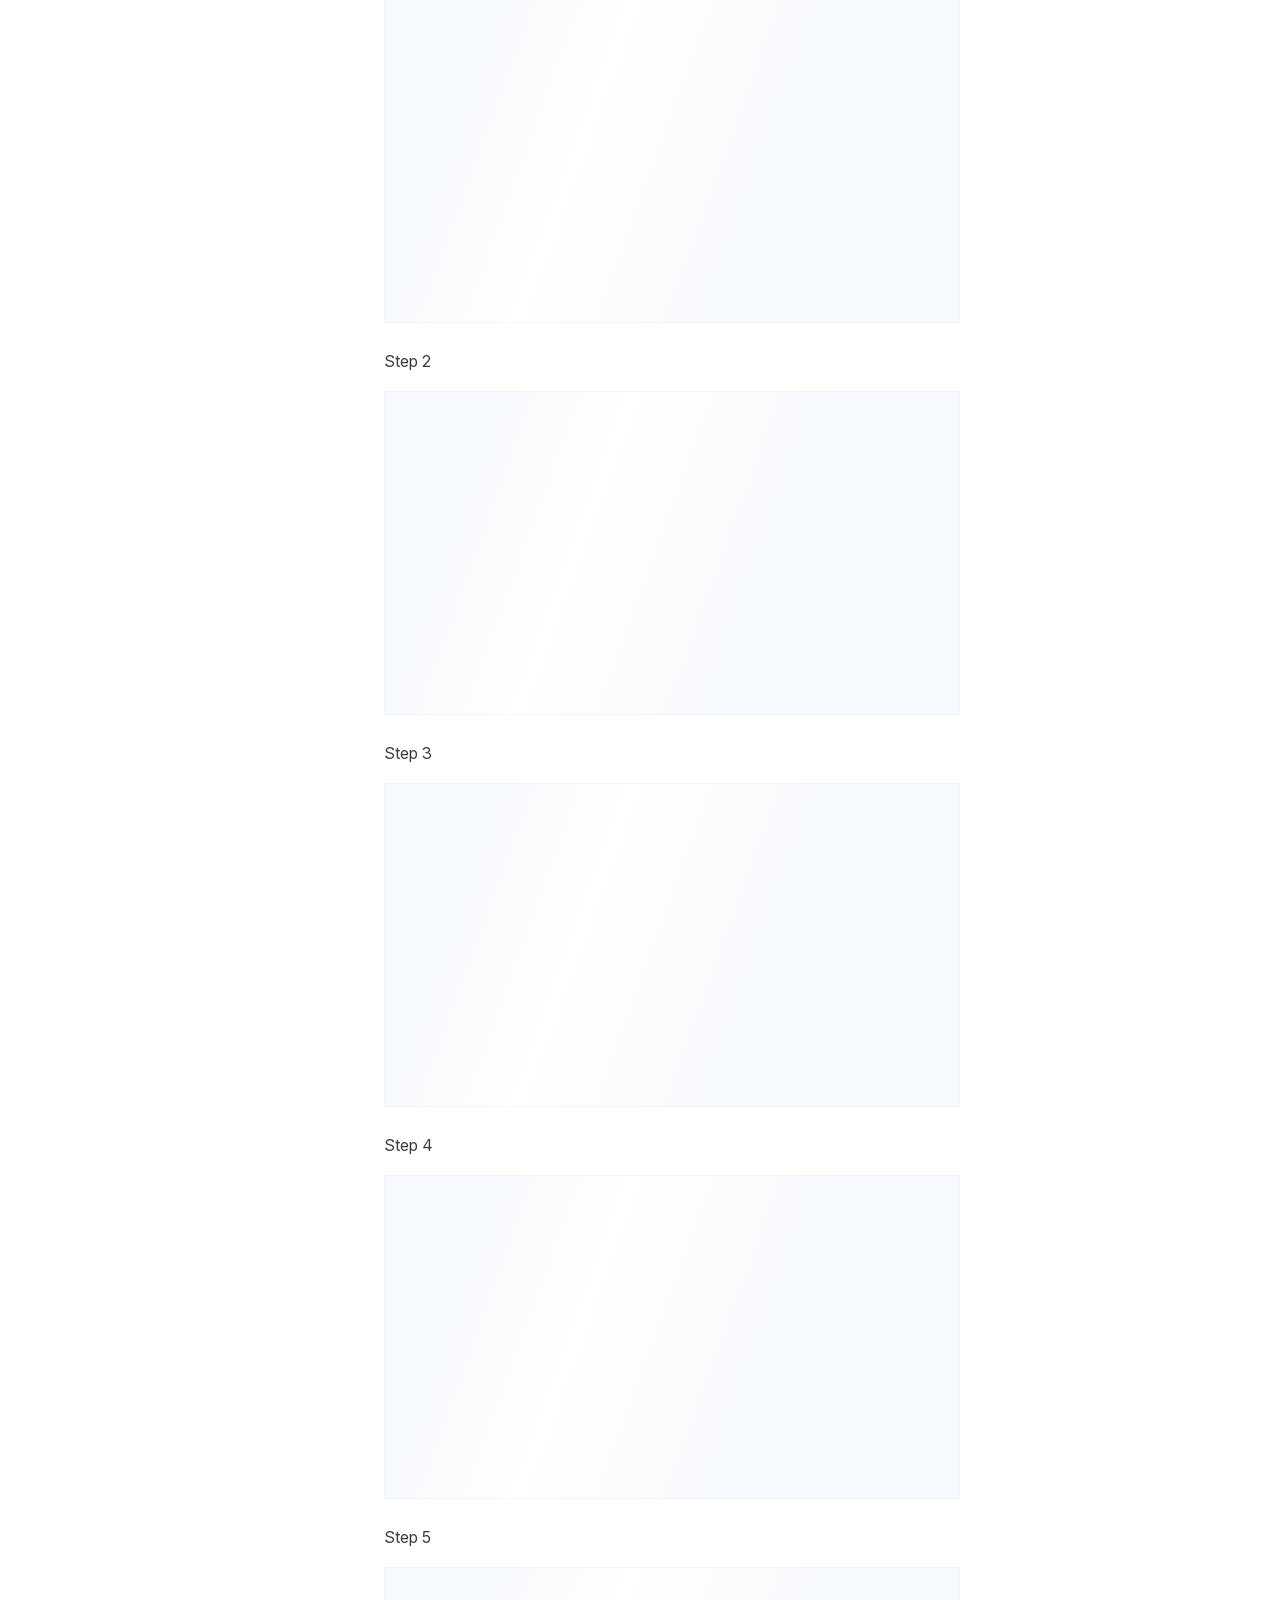
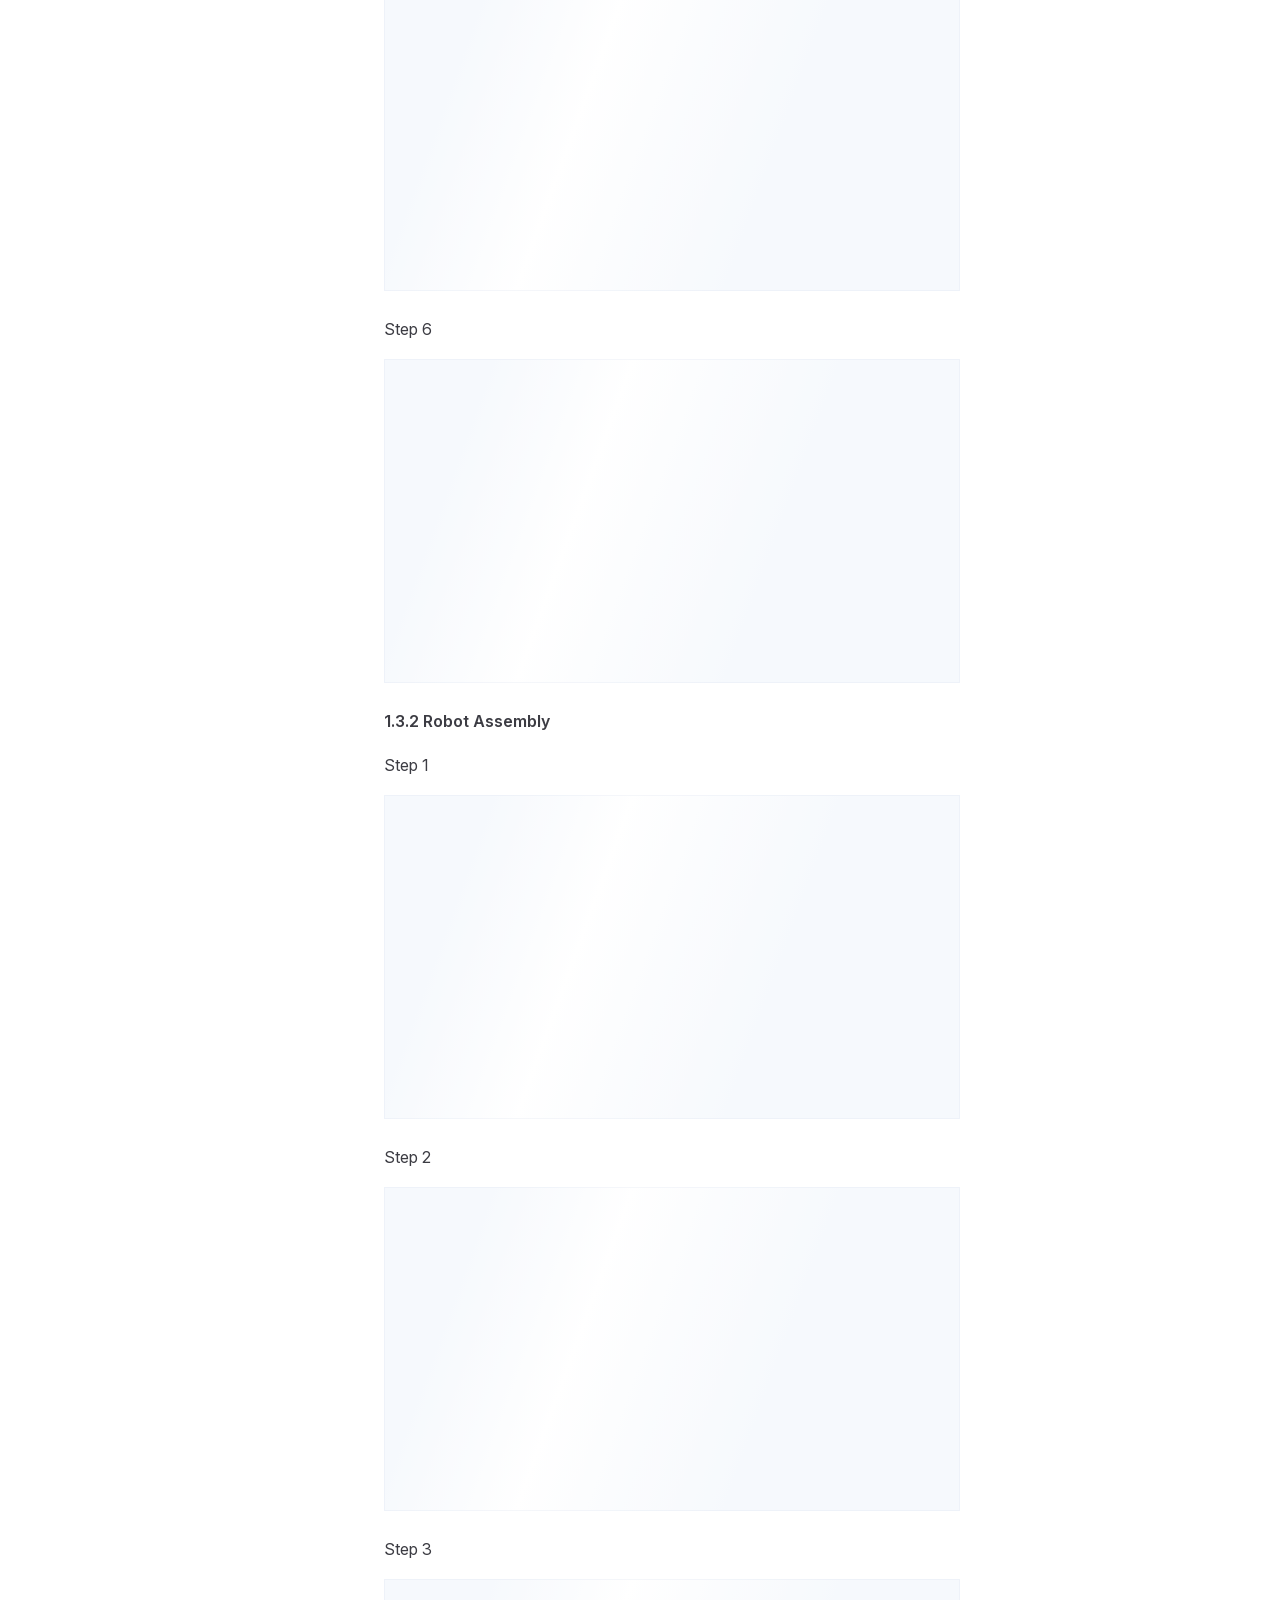
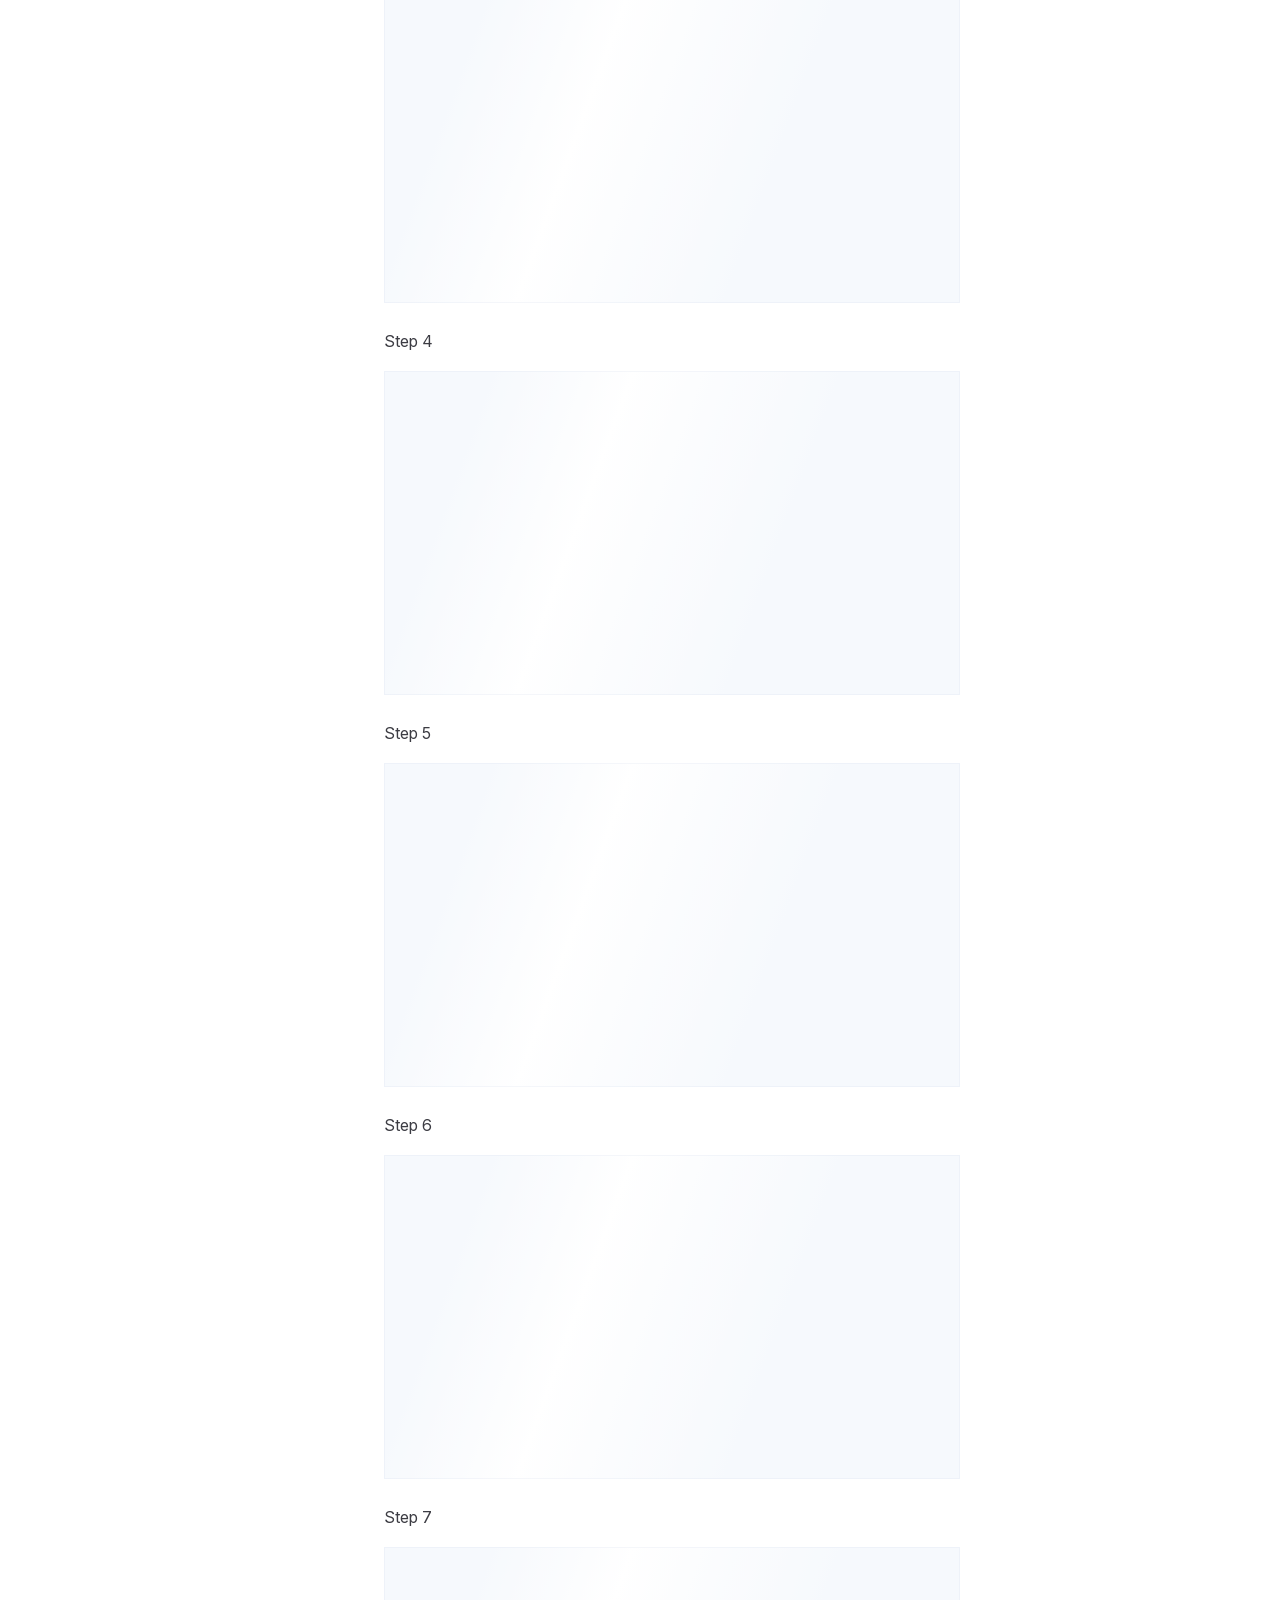
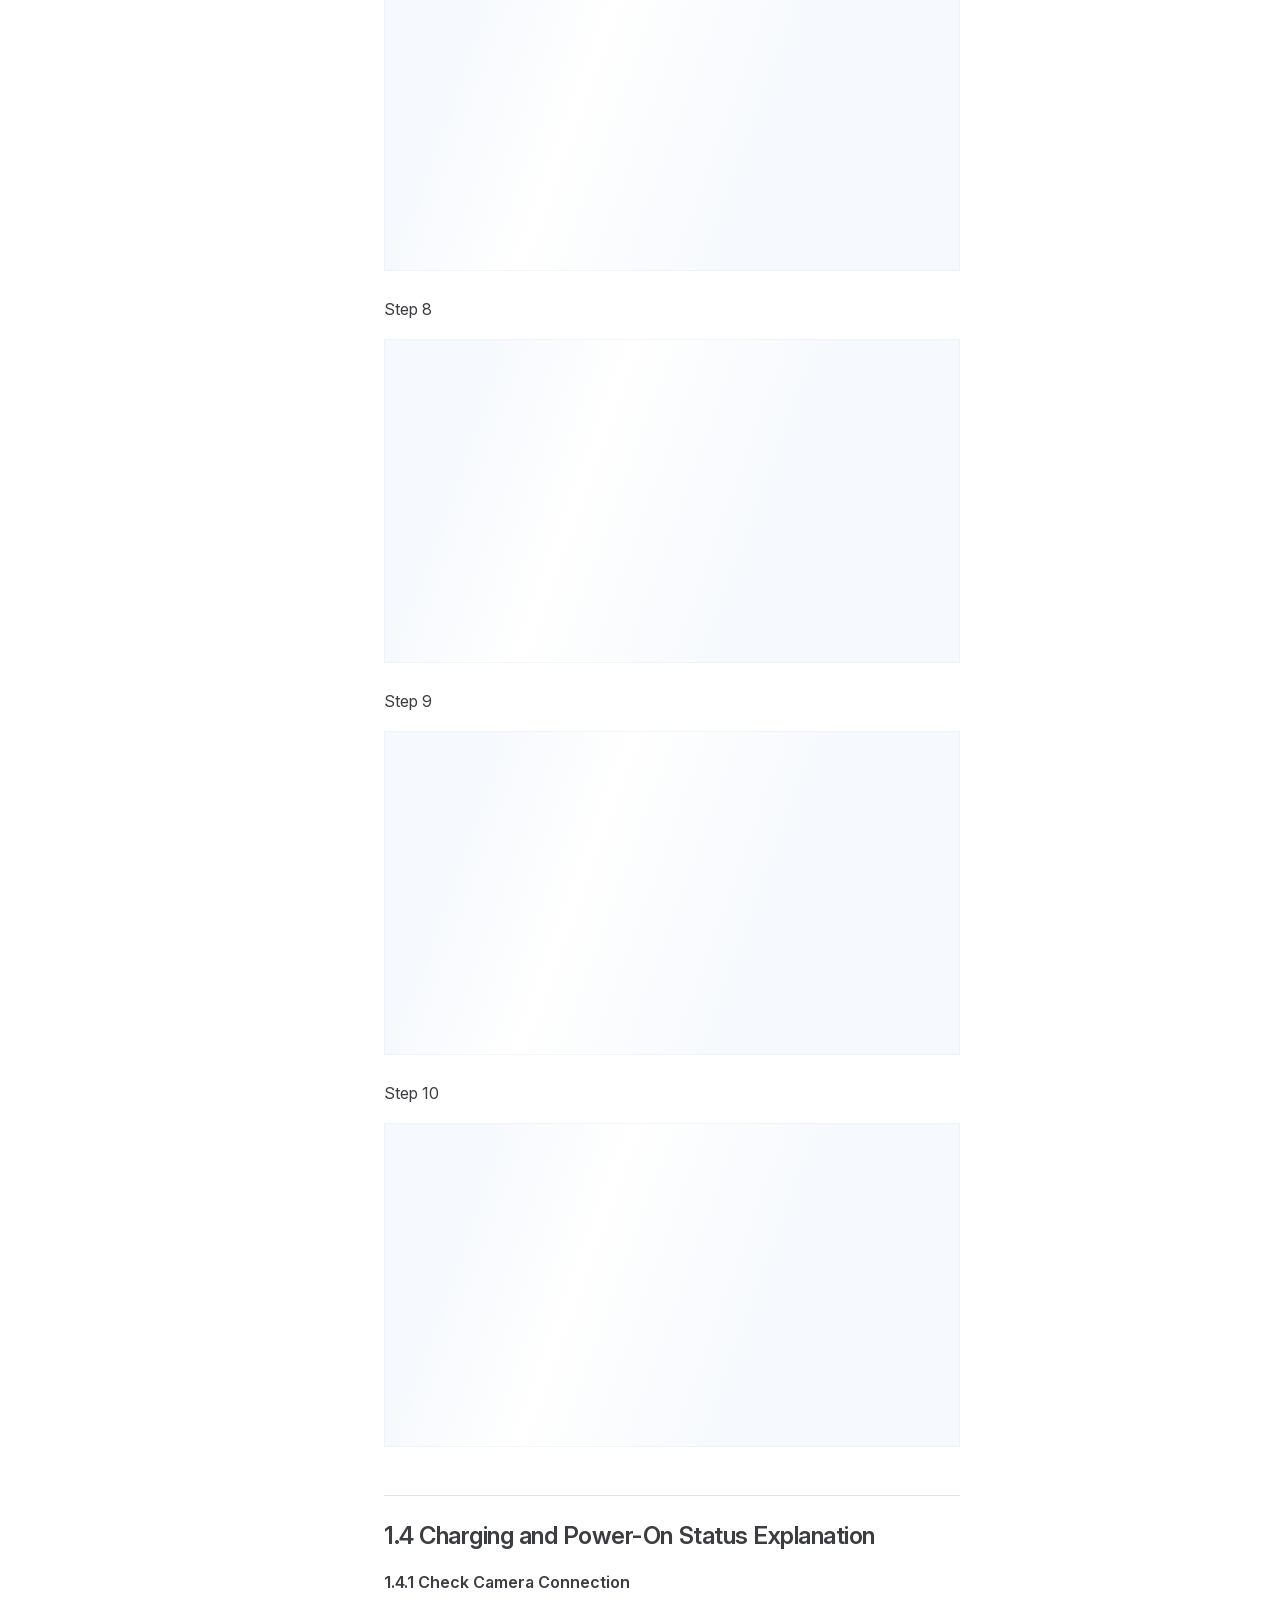
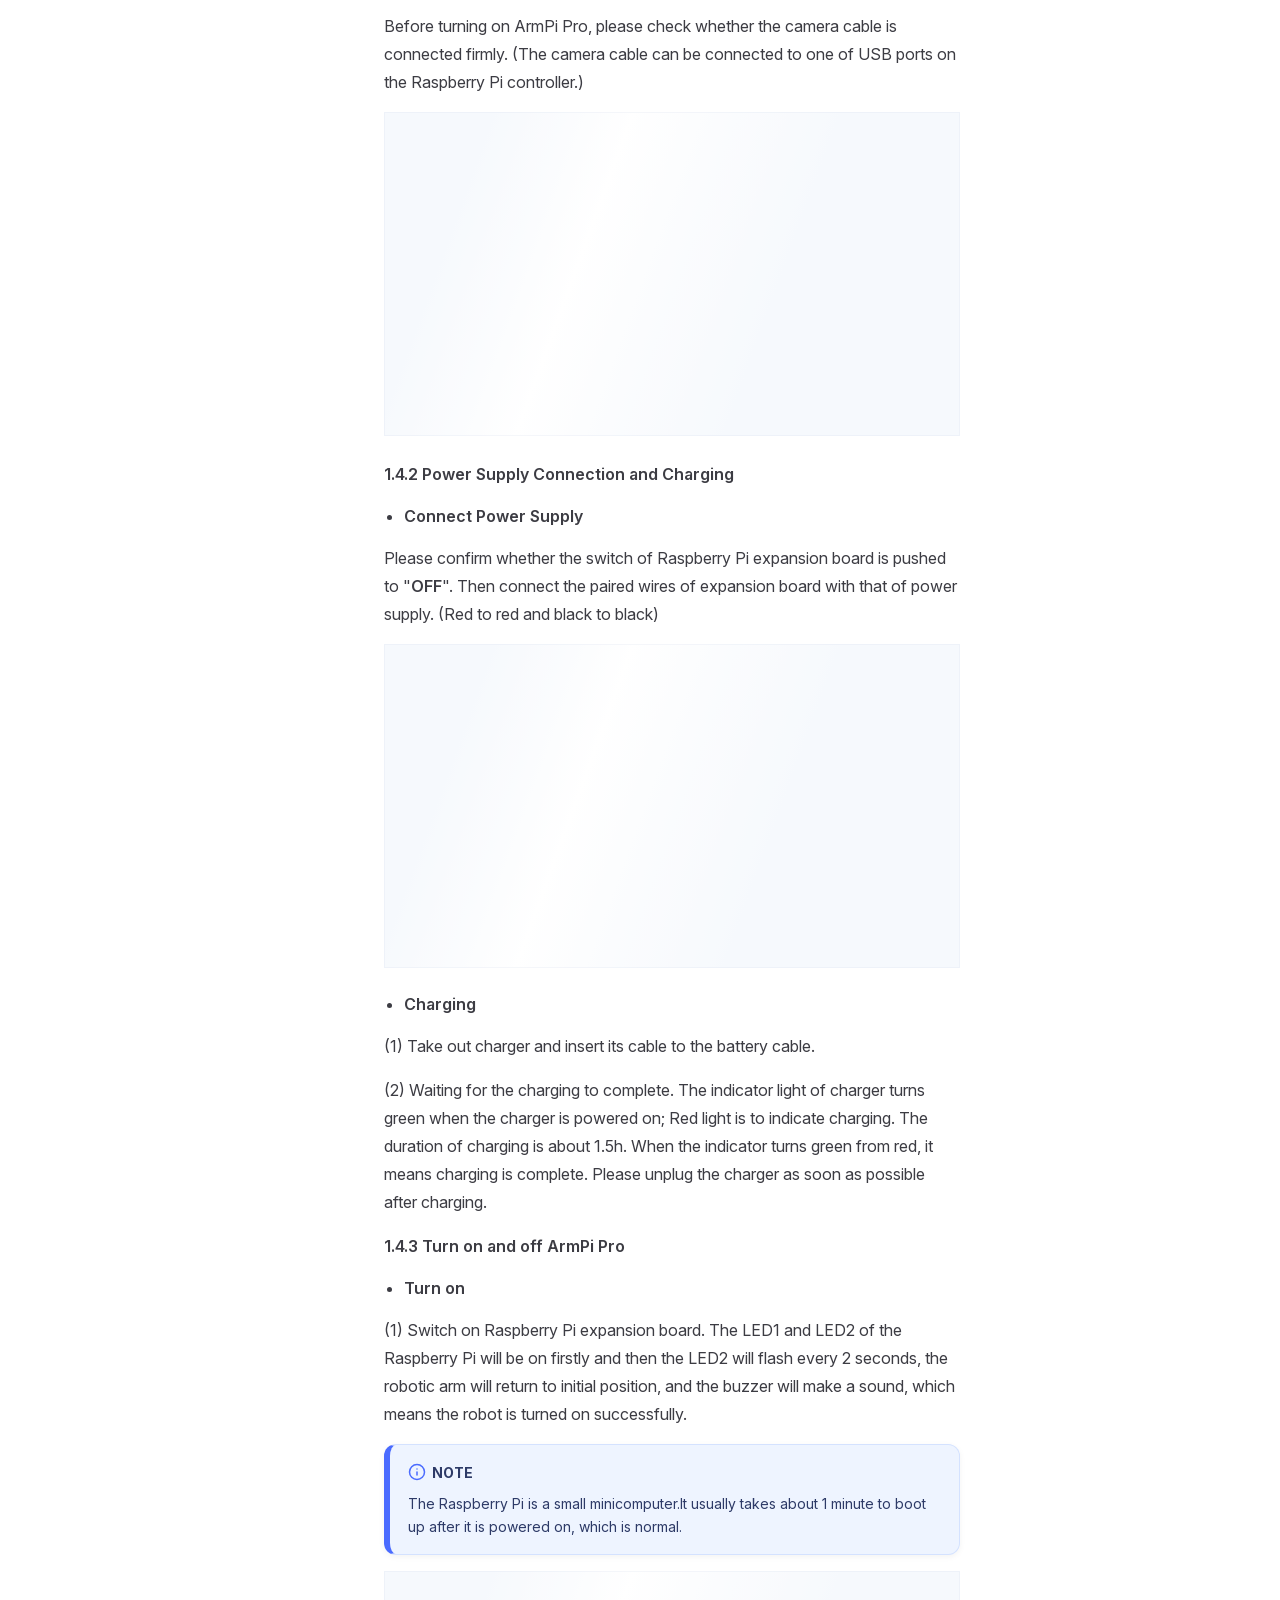
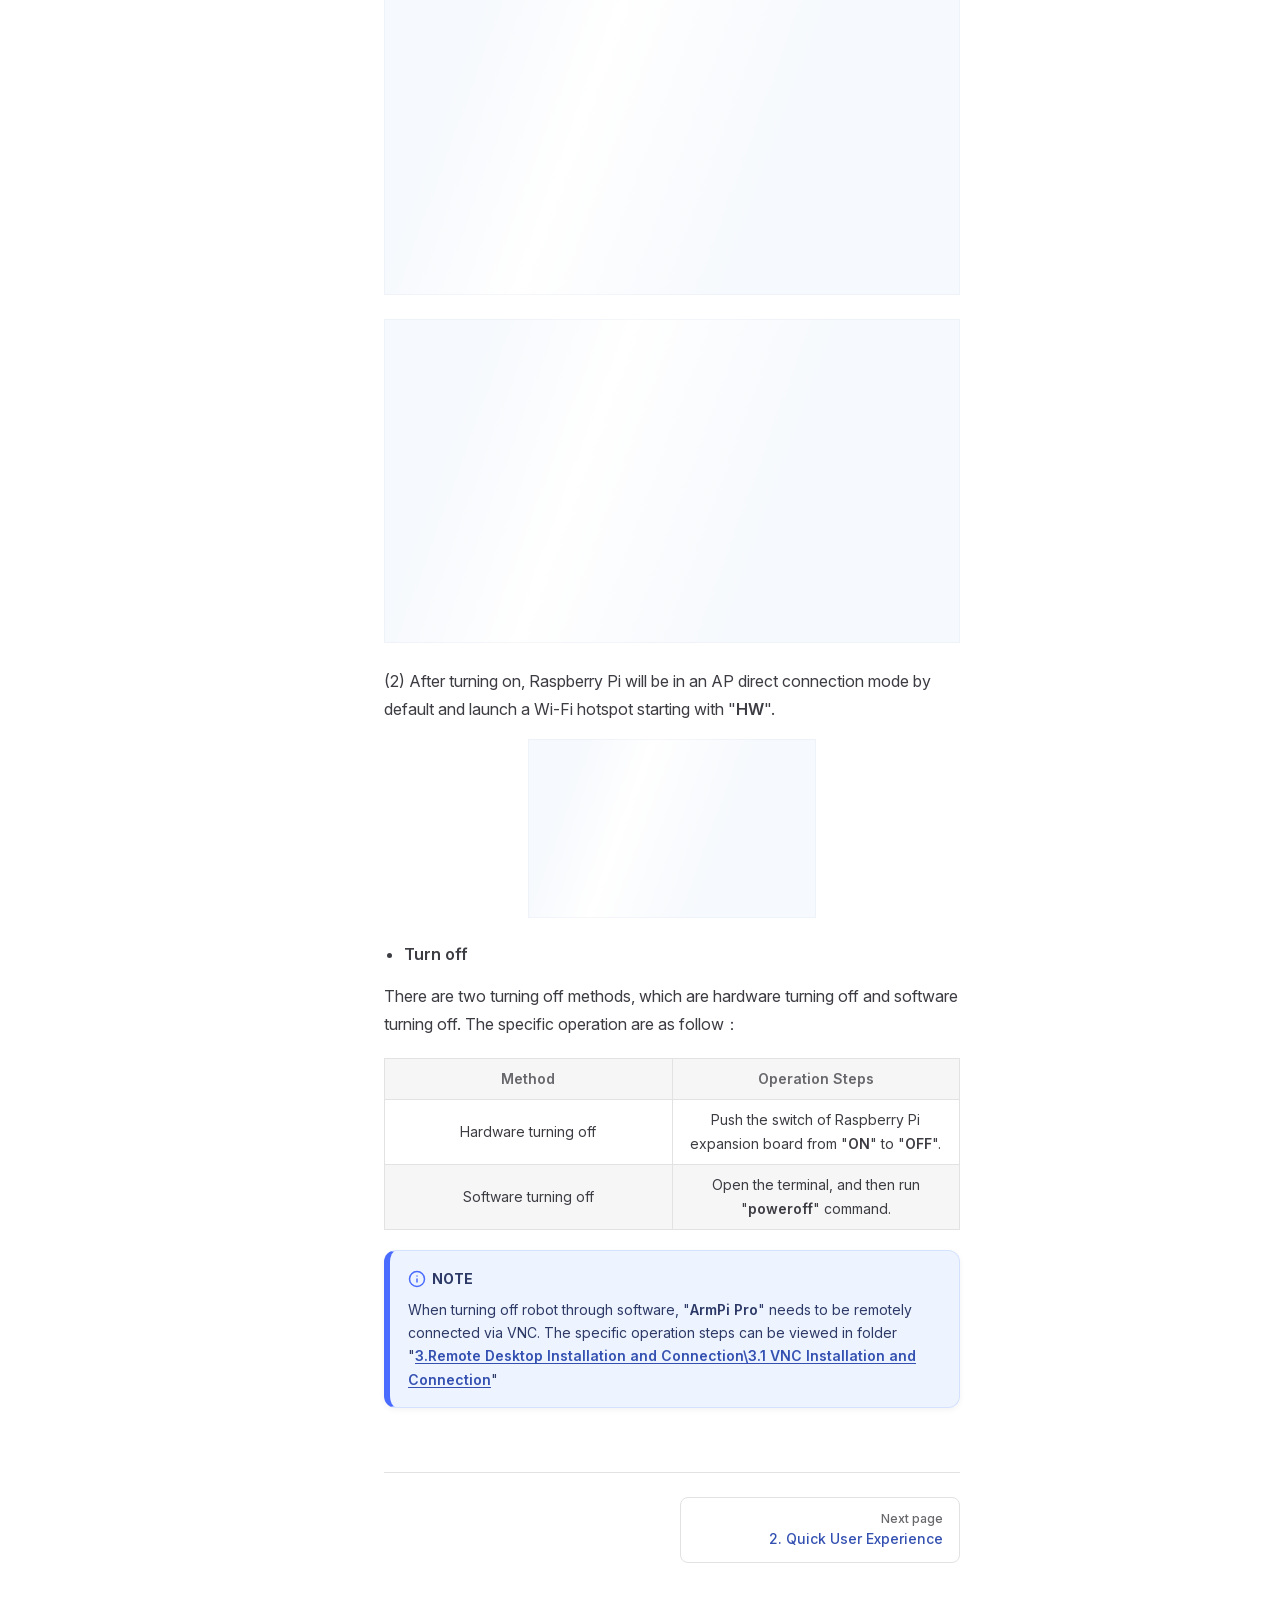
==== commit 912b66d5: "内容搭建" ====
--- a/projects/ArmPi_Pro/en/latest/index.html
+++ b/projects/ArmPi_Pro/en/latest/index.html
@@ -9,9 +9,9 @@
     <link rel="preload stylesheet" href="/projects/ArmPi_Pro/en/latest/assets/style.BnwfAUpY.css" as="style">
     <link rel="preload stylesheet" href="/projects/ArmPi_Pro/en/latest/vp-icons.css" as="style">
     
-    <script type="module" src="/projects/ArmPi_Pro/en/latest/assets/app.CWKZYoyP.js"></script>
+    <script type="module" src="/projects/ArmPi_Pro/en/latest/assets/app.DJAfK6d2.js"></script>
     <link rel="preload" href="/projects/ArmPi_Pro/en/latest/assets/inter-roman-latin.Di8DUHzh.woff2" as="font" type="font/woff2" crossorigin="">
-    <link rel="modulepreload" href="/projects/ArmPi_Pro/en/latest/assets/chunks/theme.p7jGN7M0.js">
+    <link rel="modulepreload" href="/projects/ArmPi_Pro/en/latest/assets/chunks/theme.NKzXWGbX.js">
     <link rel="modulepreload" href="/projects/ArmPi_Pro/en/latest/assets/chunks/framework.CNYUdSfs.js">
     <link rel="modulepreload" href="/projects/ArmPi_Pro/en/latest/assets/index.md.DxuQmBRK.lean.js">
     <link rel="icon" href="/projects/ArmPi_Pro/en/latest/favicon.ico">
@@ -20,7 +20,7 @@
   </head>
   <body>
     <div id="app"><!--[--><div class="page-redirect" style="text-align:center;padding:100px 20px;"><p>Redirecting to content page...</p><p><a href="/projects/ArmPi_Pro/en/latest/docs/1_read_before_studying.html" target="_self">If you are not redirected automatically, click here</a></p></div><!--[--><!----><!--]--><!----><!--]--></div>
-    <script>window.__VP_HASH_MAP__=JSON.parse("{\"docs_10_upper_computer.md\":\"D_6jojnP\",\"docs_11_forward_inverse_kinematics.md\":\"CT_FmOMH\",\"docs_12.monocular_camera.md\":\"GPMCyPFn\",\"docs_14_ros_opencv.md\":\"4oX1_oeC\",\"docs_15_network_configuration.md\":\"b_M95R4h\",\"docs_1_read_before_studying.md\":\"DZnpKlyx\",\"docs_2_play_first_hand.md\":\"C-JmaK_1\",\"docs_8_remote_tool.md\":\"ys9f1JE6\",\"docs_9_wheat_wheel_chassis.md\":\"BBNZGFES\",\"docs_general_basic_courses.md\":\"C8MEGQ43\",\"docs_index.md\":\"iLPtb9TP\",\"docs_resources_download.md\":\"DAw7hlaB\",\"index.md\":\"DxuQmBRK\"}");window.__VP_SITE_DATA__=JSON.parse("{\"lang\":\"en-US\",\"dir\":\"ltr\",\"title\":\"ArmPi_Pro Documentation\",\"description\":\"ArmPi_Pro robot documentation\",\"base\":\"/projects/ArmPi_Pro/en/latest/\",\"head\":[],\"router\":{\"prefetchLinks\":true},\"appearance\":true,\"themeConfig\":{\"siteTitle\":false,\"logo\":\"/e-logo.png\",\"outline\":[2,3],\"search\":{\"provider\":\"local\",\"options\":{\"translations\":{\"button\":{\"buttonText\":\"Search\",\"buttonAriaLabel\":\"Search\"},\"modal\":{\"searchBox\":{\"resetButtonTitle\":\"Clear search query\",\"resetButtonAriaLabel\":\"Clear search query\",\"cancelButtonText\":\"Cancel\",\"cancelButtonAriaLabel\":\"Cancel\"},\"startScreen\":{\"recentSearchTitle\":\"Recent Searches\",\"noRecentSearchText\":\"No recent searches\",\"suggestedQueryTitle\":\"Suggested Queries\"},\"noResultsScreen\":{\"noResultsText\":\"No results found for\",\"suggestedQueryText\":\"You can try searching for\",\"reportMissingResultsText\":\"Have any queries?\",\"reportMissingResultsLinkText\":\"Report here\"},\"footer\":{\"selectText\":\"to select\",\"navigateText\":\"to navigate\",\"closeText\":\"to close\"}}}}},\"nav\":[{\"text\":\"Home\",\"link\":\"https://www.hiwonder.net/\",\"target\":\"_self\"}],\"sidebar\":[{\"text\":\"1. Getting Ready\",\"link\":\"/docs/1_read_before_studying.html\",\"collapsed\":false,\"items\":[{\"text\":\"1.1  ArmPi Pro Introduction\",\"link\":\"/docs/1_read_before_studying.html#_1-1-armpi-pro-introduction\"},{\"text\":\"1.2 Packing List\",\"link\":\"/docs/1_read_before_studying.html#_1-2-packing-list\"},{\"text\":\"1.3 Assembly\",\"link\":\"/docs/1_read_before_studying.html#_1-3-assembly\"},{\"text\":\"1.4 Charging and Power-On Status Explanation\",\"link\":\"/docs/1_read_before_studying.html#_1-4-charging-and-power-on-status-explanation\"}]},{\"text\":\"2. Quick User Experience\",\"link\":\"/docs/2_play_first_hand.html\",\"collapsed\":false,\"items\":[{\"text\":\"2.1 APP Installation and Connection\",\"link\":\"/docs/2_play_first_hand.html#_2-1-app-installation-and-connection\"},{\"text\":\"2.2 App Control\",\"link\":\"/docs/2_play_first_hand.html#_2-2-app-control\"},{\"text\":\"2.3 Adjust Color Threshold\",\"link\":\"/docs/2_play_first_hand.html#_2-3-adjust-color-threshold\"}]},{\"text\":\"3. Remote Desktop Installation and Connection\",\"link\":\"/docs/8_remote_tool.html\",\"collapsed\":false,\"items\":[{\"text\":\"3.1. VNC Installation and Connection\",\"link\":\"/docs/8_remote_tool.html#_3-1-vnc-installation-and-connection\"}]},{\"text\":\"4. Mecanum Wheel Chassis Course\",\"link\":\"/docs/9_wheat_wheel_chassis.html\",\"collapsed\":false,\"items\":[{\"text\":\"4.1 Introduction to Mecanum Car Movement\",\"link\":\"/docs/9_wheat_wheel_chassis.html#_4-1-introduction-to-mecanum-car-movement\"},{\"text\":\"4.2 Move Forward\",\"link\":\"/docs/9_wheat_wheel_chassis.html#_4-2-move-forward\"},{\"text\":\"4.3 Turning\",\"link\":\"/docs/9_wheat_wheel_chassis.html#_4-3-turning\"},{\"text\":\"4.4 Robot Car Forward, Backward, and Lateral Movement\",\"link\":\"/docs/9_wheat_wheel_chassis.html#_4-4-robot-car-forward-backward-and-lateral-movement\"},{\"text\":\"4.5 Oblique Movement\",\"link\":\"/docs/9_wheat_wheel_chassis.html#_4-5-oblique-movement\"},{\"text\":\"4.6 Drifting Movement\",\"link\":\"/docs/9_wheat_wheel_chassis.html#_4-6-drifting-movement\"}]},{\"text\":\"5. PC Software Action Editing Course\",\"link\":\"/docs/10_upper_computer.html\",\"collapsed\":false,\"items\":[{\"text\":\"5.1 Start PC Software\",\"link\":\"/docs/10_upper_computer.html#_5-1-start-pc-software\"},{\"text\":\"5.2 Call Action Group\",\"link\":\"/docs/10_upper_computer.html#_5-2-call-action-group\"},{\"text\":\"5.3 Action Programming\",\"link\":\"/docs/10_upper_computer.html#_5-3-action-programming\"},{\"text\":\"5.4 Integrate Action File\",\"link\":\"/docs/10_upper_computer.html#_5-4-integrate-action-file\"},{\"text\":\"5.5  Import and Export Action File\",\"link\":\"/docs/10_upper_computer.html#_5-5-import-and-export-action-file\"}]},{\"text\":\"6. Forward and Inverse Kinematics Course\",\"link\":\"/docs/11_Forward_inverse_kinematics.html\",\"collapsed\":false,\"items\":[{\"text\":\"6.1 Establish robotic Arm Coordinate System\",\"link\":\"/docs/11_Forward_inverse_kinematics.html#_6-1-establish-robotic-arm-coordinate-system\"},{\"text\":\"6.2 Brief Analysis of Forward Kinematics\",\"link\":\"/docs/11_Forward_inverse_kinematics.html#_6-2-brief-analysis-of-forward-kinematics\"},{\"text\":\"6.3 Brief Analysis of Inverse Kinematics\",\"link\":\"/docs/11_Forward_inverse_kinematics.html#_6-3-brief-analysis-of-inverse-kinematics\"},{\"text\":\"6.4 The Movement of Robotic Arm on XYZ Axes\",\"link\":\"/docs/11_Forward_inverse_kinematics.html#_6-4-the-movement-of-robotic-arm-on-xyz-axes\"},{\"text\":\"6.5 The Movement of Robotic Arm and Chassis car\",\"link\":\"/docs/11_Forward_inverse_kinematics.html#_6-5-the-movement-of-robotic-arm-and-chassis-car\"}]},{\"text\":\"7. Monocular Camera Lesson\",\"link\":\"/docs/12.monocular_camera.html\",\"collapsed\":false,\"items\":[{\"text\":\"7.1 Monocular Camera Usage\",\"link\":\"/docs/12.monocular_camera.html#_7-1-monocular-camera-usage\"},{\"text\":\"7.2 Camera Calibration\",\"link\":\"/docs/12.monocular_camera.html#_7-2-camera-calibration\"}]},{\"text\":\"8. ROS+OpenCV Course\",\"link\":\"/docs/14_ros_opencv.html\",\"collapsed\":false,\"items\":[{\"text\":\"8.1 Color Recognition\",\"link\":\"/docs/14_ros_opencv.html#_8-1-color-recognition\"},{\"text\":\"8.2 Target Positioning\",\"link\":\"/docs/14_ros_opencv.html#_8-2-target-positioning\"},{\"text\":\"8.3 Color Tracking\",\"link\":\"/docs/14_ros_opencv.html#_8-3-color-tracking\"},{\"text\":\"8.4 Tag Recognition\",\"link\":\"/docs/14_ros_opencv.html#_8-4-tag-recognition\"},{\"text\":\"8.5 Target Tracking\",\"link\":\"/docs/14_ros_opencv.html#_8-5-target-tracking\"},{\"text\":\"8.6 Face Recognition\",\"link\":\"/docs/14_ros_opencv.html#_8-6-face-recognition\"},{\"text\":\"8.7 Line Following\",\"link\":\"/docs/14_ros_opencv.html#_8-7-line-following\"},{\"text\":\"8.8 Intelligent Picking\",\"link\":\"/docs/14_ros_opencv.html#_8-8-intelligent-picking\"},{\"text\":\"8.9 Intelligent Transport\",\"link\":\"/docs/14_ros_opencv.html#_8-9-intelligent-transport\"},{\"text\":\"8.10 Smart Stacking\",\"link\":\"/docs/14_ros_opencv.html#_8-10-smart-stacking\"}]},{\"text\":\"9. Raspberry Pi Series Robot Network Configuration Instruction\",\"link\":\"/docs/15_network_configuration.html\",\"collapsed\":false,\"items\":[{\"text\":\"9.1 Network Configuration Overview\",\"link\":\"/docs/15_network_configuration.html#_9-1-network-configuration-overview\"},{\"text\":\"9.2 AP Direct Connection Mode\",\"link\":\"/docs/15_network_configuration.html#_9-2-ap-direct-connection-mode\"},{\"text\":\"9.3 Connecting in LAN Mode (optional)\",\"link\":\"/docs/15_network_configuration.html#_9-3-connecting-in-lan-mode-optional\"}]},{\"text\":\"Basic Development Course\",\"link\":\"/docs/general_basic_courses.html\",\"collapsed\":false,\"items\":[]},{\"text\":\"Appendix\",\"link\":\"/docs/resources_download.html\",\"collapsed\":false,\"items\":[]}]},\"locales\":{},\"scrollOffset\":134,\"cleanUrls\":false}");</script>
+    <script>window.__VP_HASH_MAP__=JSON.parse("{\"docs_10_upper_computer.md\":\"CCubzlgY\",\"docs_11_forward_inverse_kinematics.md\":\"XesEdll-\",\"docs_12.monocular_camera.md\":\"DjdQRmtc\",\"docs_14_ros_opencv.md\":\"DRslVT5v\",\"docs_15_network_configuration.md\":\"C0N5q9LV\",\"docs_1_read_before_studying.md\":\"C93EbYGP\",\"docs_2_play_first_hand.md\":\"DgorR8yL\",\"docs_8_remote_tool.md\":\"ys9f1JE6\",\"docs_9_wheat_wheel_chassis.md\":\"BzrQaefX\",\"docs_general_basic_courses.md\":\"C8MEGQ43\",\"docs_index.md\":\"iLPtb9TP\",\"docs_resources_download.md\":\"DAw7hlaB\",\"index.md\":\"DxuQmBRK\"}");window.__VP_SITE_DATA__=JSON.parse("{\"lang\":\"en-US\",\"dir\":\"ltr\",\"title\":\"ArmPi_Pro Documentation\",\"description\":\"ArmPi_Pro robot documentation\",\"base\":\"/projects/ArmPi_Pro/en/latest/\",\"head\":[],\"router\":{\"prefetchLinks\":true},\"appearance\":true,\"themeConfig\":{\"siteTitle\":false,\"logo\":\"/e-logo.png\",\"outline\":[2,3],\"search\":{\"provider\":\"local\",\"options\":{\"translations\":{\"button\":{\"buttonText\":\"Search\",\"buttonAriaLabel\":\"Search\"},\"modal\":{\"searchBox\":{\"resetButtonTitle\":\"Clear search query\",\"resetButtonAriaLabel\":\"Clear search query\",\"cancelButtonText\":\"Cancel\",\"cancelButtonAriaLabel\":\"Cancel\"},\"startScreen\":{\"recentSearchTitle\":\"Recent Searches\",\"noRecentSearchText\":\"No recent searches\",\"suggestedQueryTitle\":\"Suggested Queries\"},\"noResultsScreen\":{\"noResultsText\":\"No results found for\",\"suggestedQueryText\":\"You can try searching for\",\"reportMissingResultsText\":\"Have any queries?\",\"reportMissingResultsLinkText\":\"Report here\"},\"footer\":{\"selectText\":\"to select\",\"navigateText\":\"to navigate\",\"closeText\":\"to close\"}}}}},\"nav\":[{\"text\":\"Home\",\"link\":\"https://www.hiwonder.net/\",\"target\":\"_self\"}],\"sidebar\":[{\"text\":\"1. Getting Ready\",\"link\":\"/docs/1_read_before_studying.html\",\"collapsed\":false,\"items\":[{\"text\":\"1.1  ArmPi Pro Introduction\",\"link\":\"/docs/1_read_before_studying.html#_1-1-armpi-pro-introduction\"},{\"text\":\"1.2 Packing List\",\"link\":\"/docs/1_read_before_studying.html#_1-2-packing-list\"},{\"text\":\"1.3 Assembly\",\"link\":\"/docs/1_read_before_studying.html#_1-3-assembly\"},{\"text\":\"1.4 Charging and Power-On Status Explanation\",\"link\":\"/docs/1_read_before_studying.html#_1-4-charging-and-power-on-status-explanation\"}]},{\"text\":\"2. Quick User Experience\",\"link\":\"/docs/2_play_first_hand.html\",\"collapsed\":false,\"items\":[{\"text\":\"2.1 APP Installation and Connection\",\"link\":\"/docs/2_play_first_hand.html#_2-1-app-installation-and-connection\"},{\"text\":\"2.2 App Control\",\"link\":\"/docs/2_play_first_hand.html#_2-2-app-control\"},{\"text\":\"2.3 Adjust Color Threshold\",\"link\":\"/docs/2_play_first_hand.html#_2-3-adjust-color-threshold\"}]},{\"text\":\"3. Remote Desktop Installation and Connection\",\"link\":\"/docs/8_remote_tool.html\",\"collapsed\":false,\"items\":[{\"text\":\"3.1. VNC Installation and Connection\",\"link\":\"/docs/8_remote_tool.html#_3-1-vnc-installation-and-connection\"}]},{\"text\":\"4. Mecanum Wheel Chassis Course\",\"link\":\"/docs/9_wheat_wheel_chassis.html\",\"collapsed\":false,\"items\":[{\"text\":\"4.1 Introduction to Mecanum Car Movement\",\"link\":\"/docs/9_wheat_wheel_chassis.html#_4-1-introduction-to-mecanum-car-movement\"},{\"text\":\"4.2 Move Forward\",\"link\":\"/docs/9_wheat_wheel_chassis.html#_4-2-move-forward\"},{\"text\":\"4.3 Turning\",\"link\":\"/docs/9_wheat_wheel_chassis.html#_4-3-turning\"},{\"text\":\"4.4 Robot Car Forward, Backward, and Lateral Movement\",\"link\":\"/docs/9_wheat_wheel_chassis.html#_4-4-robot-car-forward-backward-and-lateral-movement\"},{\"text\":\"4.5 Oblique Movement\",\"link\":\"/docs/9_wheat_wheel_chassis.html#_4-5-oblique-movement\"},{\"text\":\"4.6 Drifting Movement\",\"link\":\"/docs/9_wheat_wheel_chassis.html#_4-6-drifting-movement\"}]},{\"text\":\"5. PC Software Action Editing Course\",\"link\":\"/docs/10_upper_computer.html\",\"collapsed\":false,\"items\":[{\"text\":\"5.1 Start PC Software\",\"link\":\"/docs/10_upper_computer.html#_5-1-start-pc-software\"},{\"text\":\"5.2 Call Action Group\",\"link\":\"/docs/10_upper_computer.html#_5-2-call-action-group\"},{\"text\":\"5.3 Action Programming\",\"link\":\"/docs/10_upper_computer.html#_5-3-action-programming\"},{\"text\":\"5.4 Integrate Action File\",\"link\":\"/docs/10_upper_computer.html#_5-4-integrate-action-file\"},{\"text\":\"5.5  Import and Export Action File\",\"link\":\"/docs/10_upper_computer.html#_5-5-import-and-export-action-file\"}]},{\"text\":\"6. Forward and Inverse Kinematics Course\",\"link\":\"/docs/11_Forward_inverse_kinematics.html\",\"collapsed\":false,\"items\":[{\"text\":\"6.1 Establish robotic Arm Coordinate System\",\"link\":\"/docs/11_Forward_inverse_kinematics.html#_6-1-establish-robotic-arm-coordinate-system\"},{\"text\":\"6.2 Brief Analysis of Forward Kinematics\",\"link\":\"/docs/11_Forward_inverse_kinematics.html#_6-2-brief-analysis-of-forward-kinematics\"},{\"text\":\"6.3 Brief Analysis of Inverse Kinematics\",\"link\":\"/docs/11_Forward_inverse_kinematics.html#_6-3-brief-analysis-of-inverse-kinematics\"},{\"text\":\"6.4 The Movement of Robotic Arm on XYZ Axes\",\"link\":\"/docs/11_Forward_inverse_kinematics.html#_6-4-the-movement-of-robotic-arm-on-xyz-axes\"},{\"text\":\"6.5 The Movement of Robotic Arm and Chassis car\",\"link\":\"/docs/11_Forward_inverse_kinematics.html#_6-5-the-movement-of-robotic-arm-and-chassis-car\"}]},{\"text\":\"7. Monocular Camera Lesson\",\"link\":\"/docs/12.monocular_camera.html\",\"collapsed\":false,\"items\":[{\"text\":\"7.1 Monocular Camera Usage\",\"link\":\"/docs/12.monocular_camera.html#_7-1-monocular-camera-usage\"},{\"text\":\"7.2 Camera Calibration\",\"link\":\"/docs/12.monocular_camera.html#_7-2-camera-calibration\"}]},{\"text\":\"8. ROS+OpenCV Course\",\"link\":\"/docs/14_ros_opencv.html\",\"collapsed\":false,\"items\":[{\"text\":\"8.1 Color Recognition\",\"link\":\"/docs/14_ros_opencv.html#_8-1-color-recognition\"},{\"text\":\"8.2 Target Positioning\",\"link\":\"/docs/14_ros_opencv.html#_8-2-target-positioning\"},{\"text\":\"8.3 Color Tracking\",\"link\":\"/docs/14_ros_opencv.html#_8-3-color-tracking\"},{\"text\":\"8.4 Tag Recognition\",\"link\":\"/docs/14_ros_opencv.html#_8-4-tag-recognition\"},{\"text\":\"8.5 Target Tracking\",\"link\":\"/docs/14_ros_opencv.html#_8-5-target-tracking\"},{\"text\":\"8.6 Face Recognition\",\"link\":\"/docs/14_ros_opencv.html#_8-6-face-recognition\"},{\"text\":\"8.7 Line Following\",\"link\":\"/docs/14_ros_opencv.html#_8-7-line-following\"},{\"text\":\"8.8 Intelligent Picking\",\"link\":\"/docs/14_ros_opencv.html#_8-8-intelligent-picking\"},{\"text\":\"8.9 Intelligent Transport\",\"link\":\"/docs/14_ros_opencv.html#_8-9-intelligent-transport\"},{\"text\":\"8.10 Smart Stacking\",\"link\":\"/docs/14_ros_opencv.html#_8-10-smart-stacking\"}]},{\"text\":\"9. Raspberry Pi Series Robot Network Configuration Instruction\",\"link\":\"/docs/15_network_configuration.html\",\"collapsed\":false,\"items\":[{\"text\":\"9.1 Network Configuration Overview\",\"link\":\"/docs/15_network_configuration.html#_9-1-network-configuration-overview\"},{\"text\":\"9.2 AP Direct Connection Mode\",\"link\":\"/docs/15_network_configuration.html#_9-2-ap-direct-connection-mode\"},{\"text\":\"9.3 Connecting in LAN Mode (optional)\",\"link\":\"/docs/15_network_configuration.html#_9-3-connecting-in-lan-mode-optional\"}]},{\"text\":\"Basic Development Course\",\"link\":\"/docs/general_basic_courses.html\",\"collapsed\":false,\"items\":[]},{\"text\":\"Appendix\",\"link\":\"/docs/resources_download.html\",\"collapsed\":false,\"items\":[]}]},\"locales\":{},\"scrollOffset\":134,\"cleanUrls\":false}");</script>
     
   </body>
 </html>
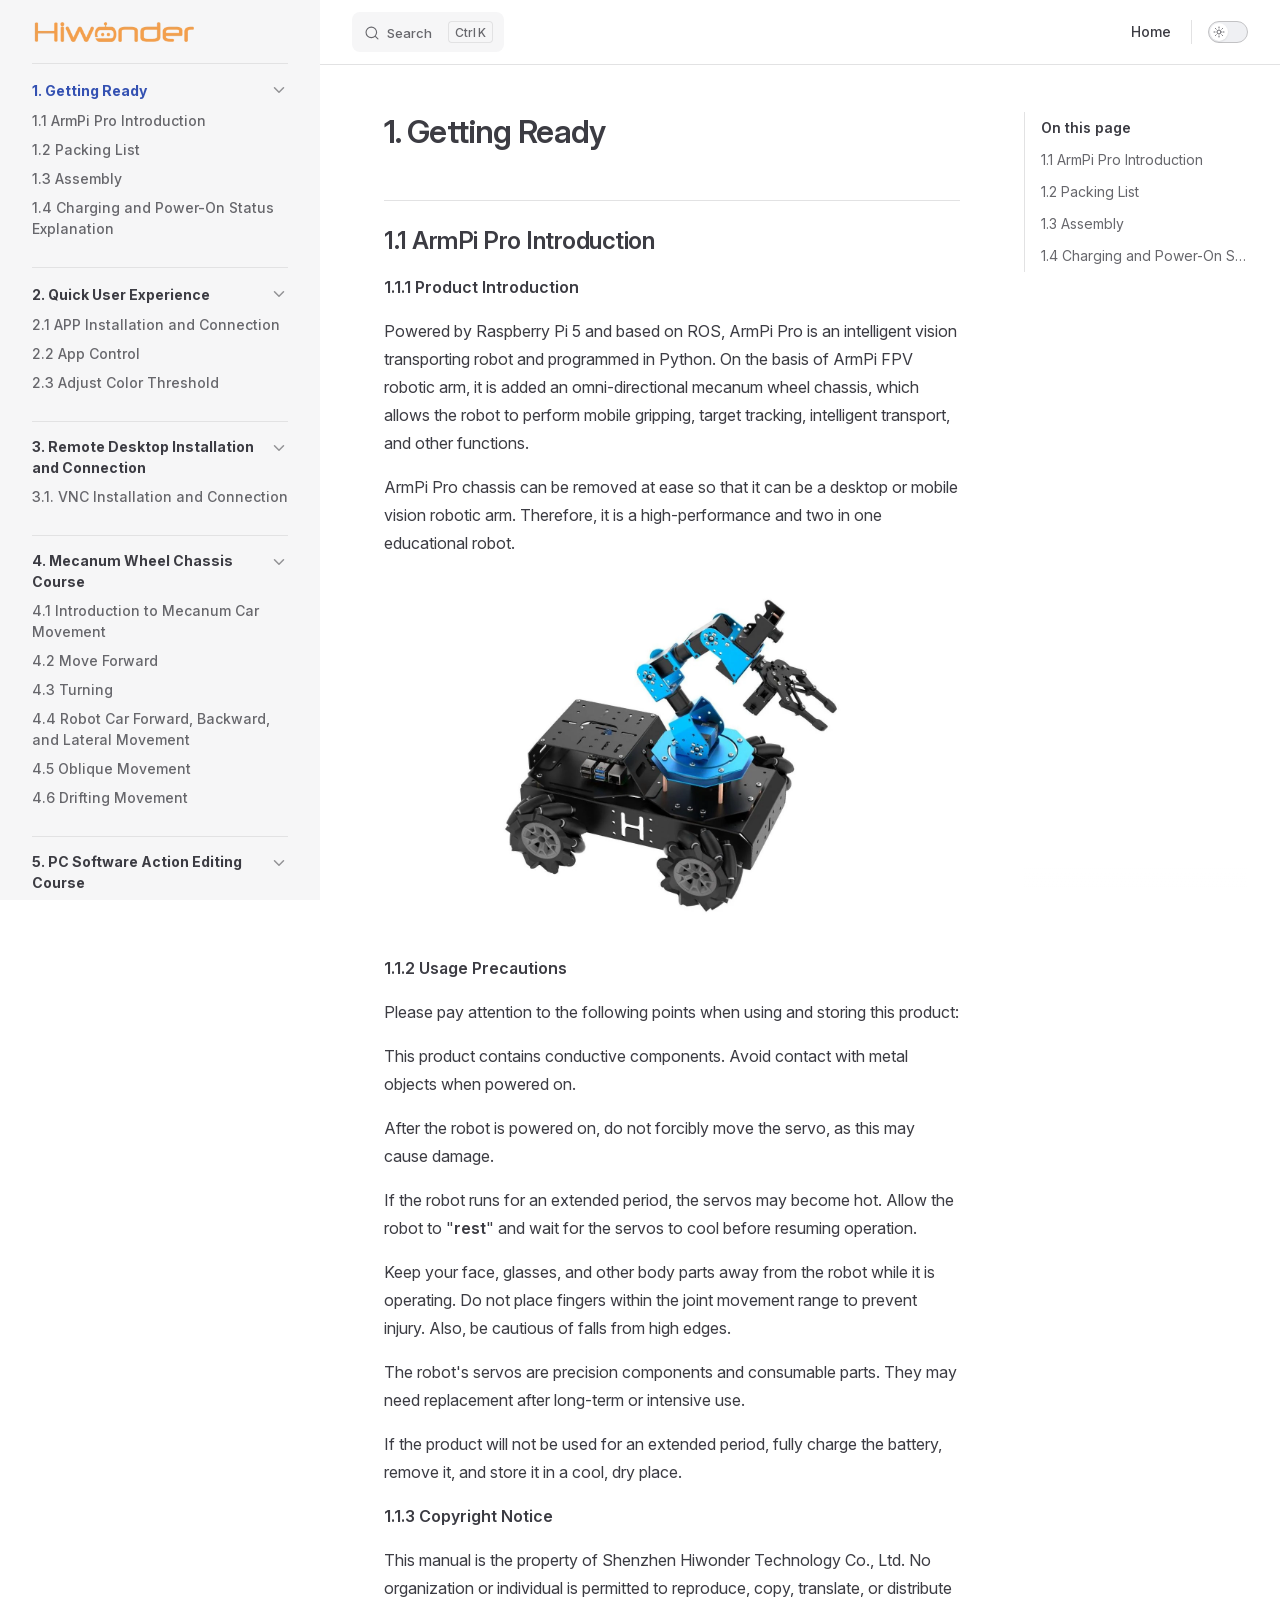
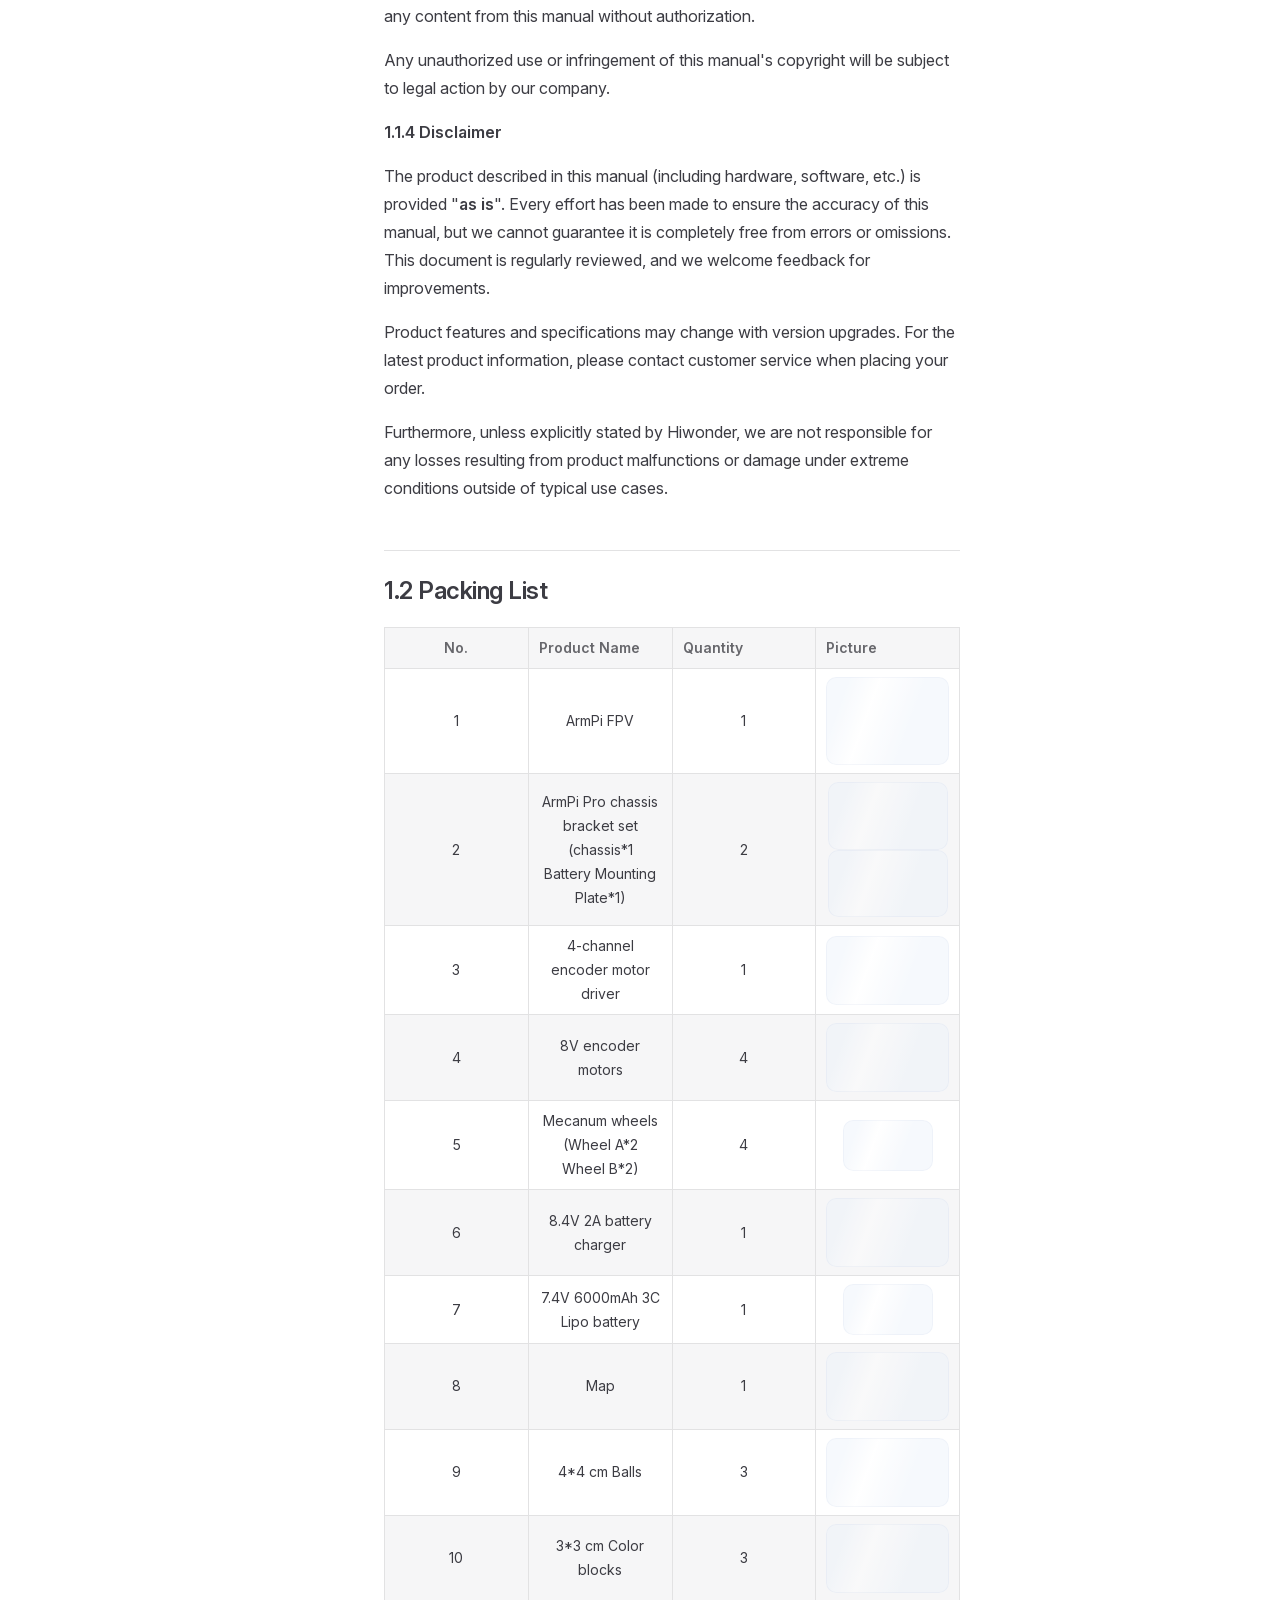
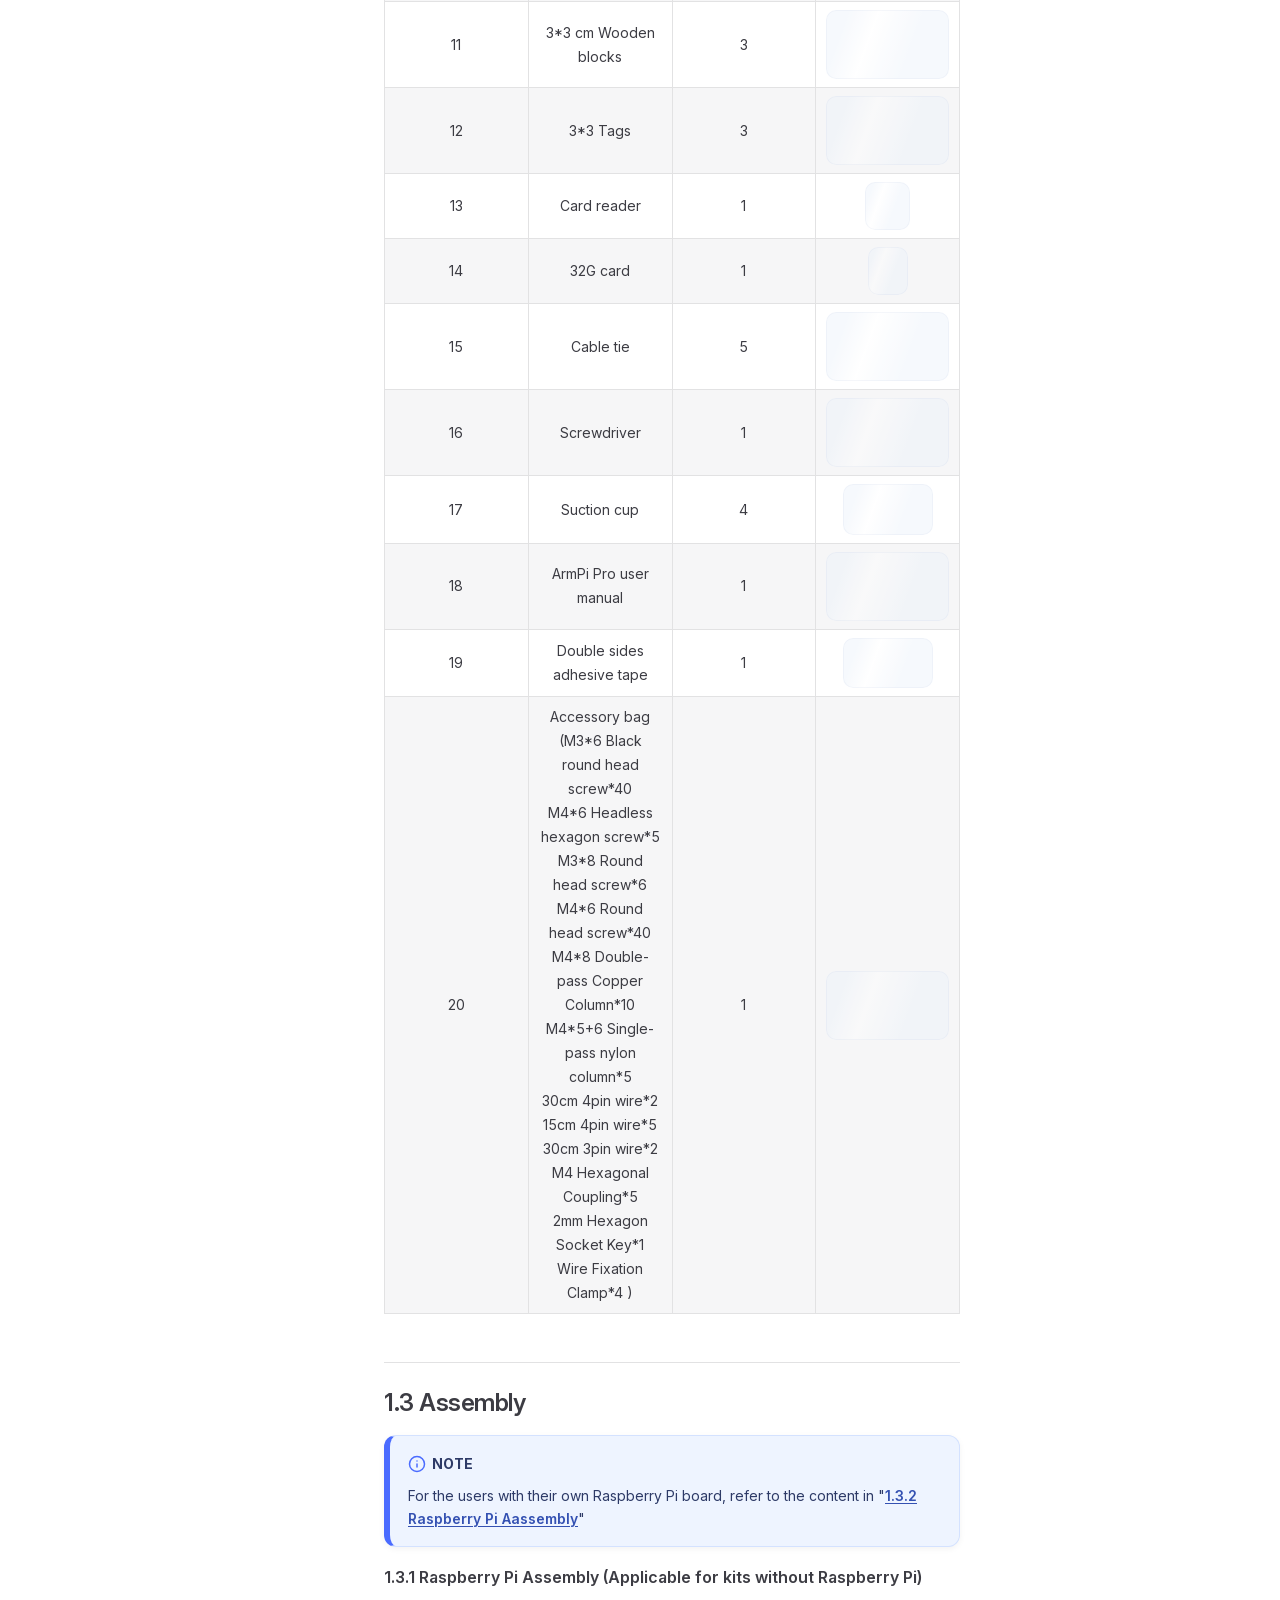
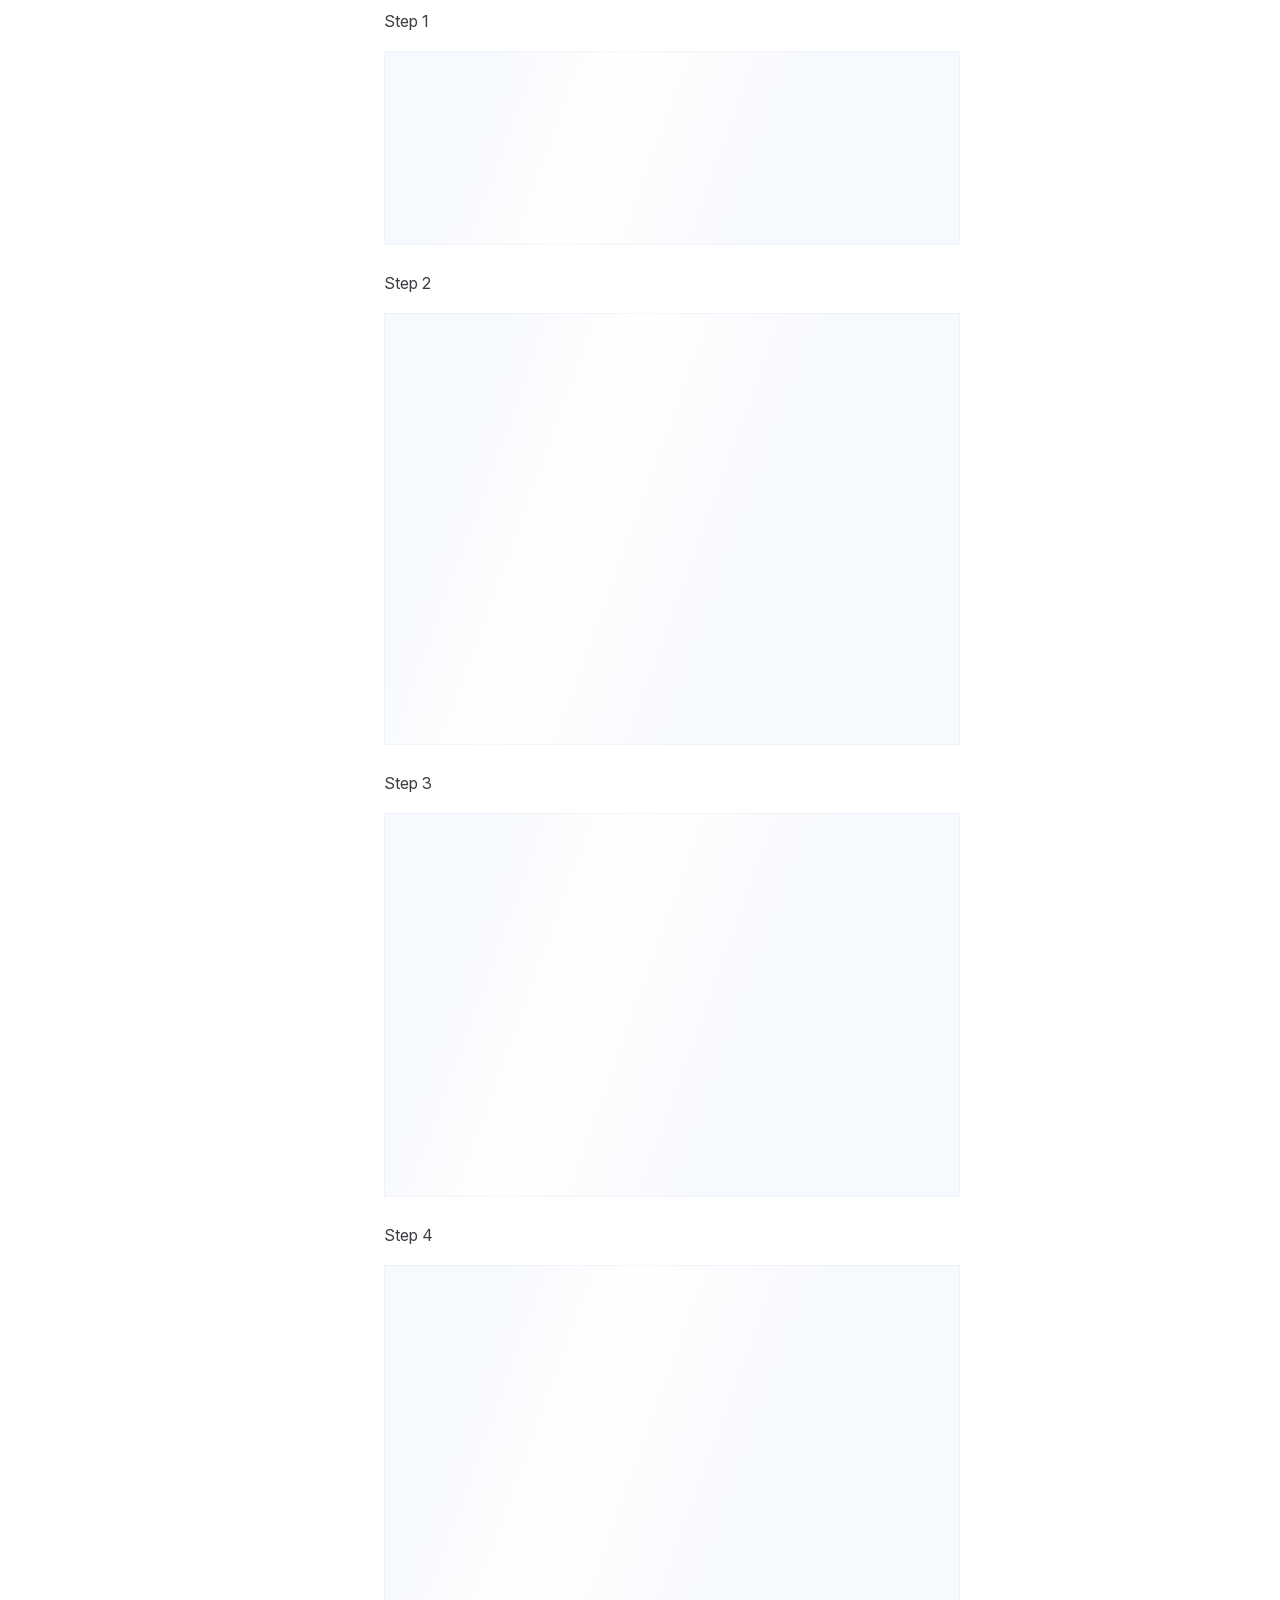
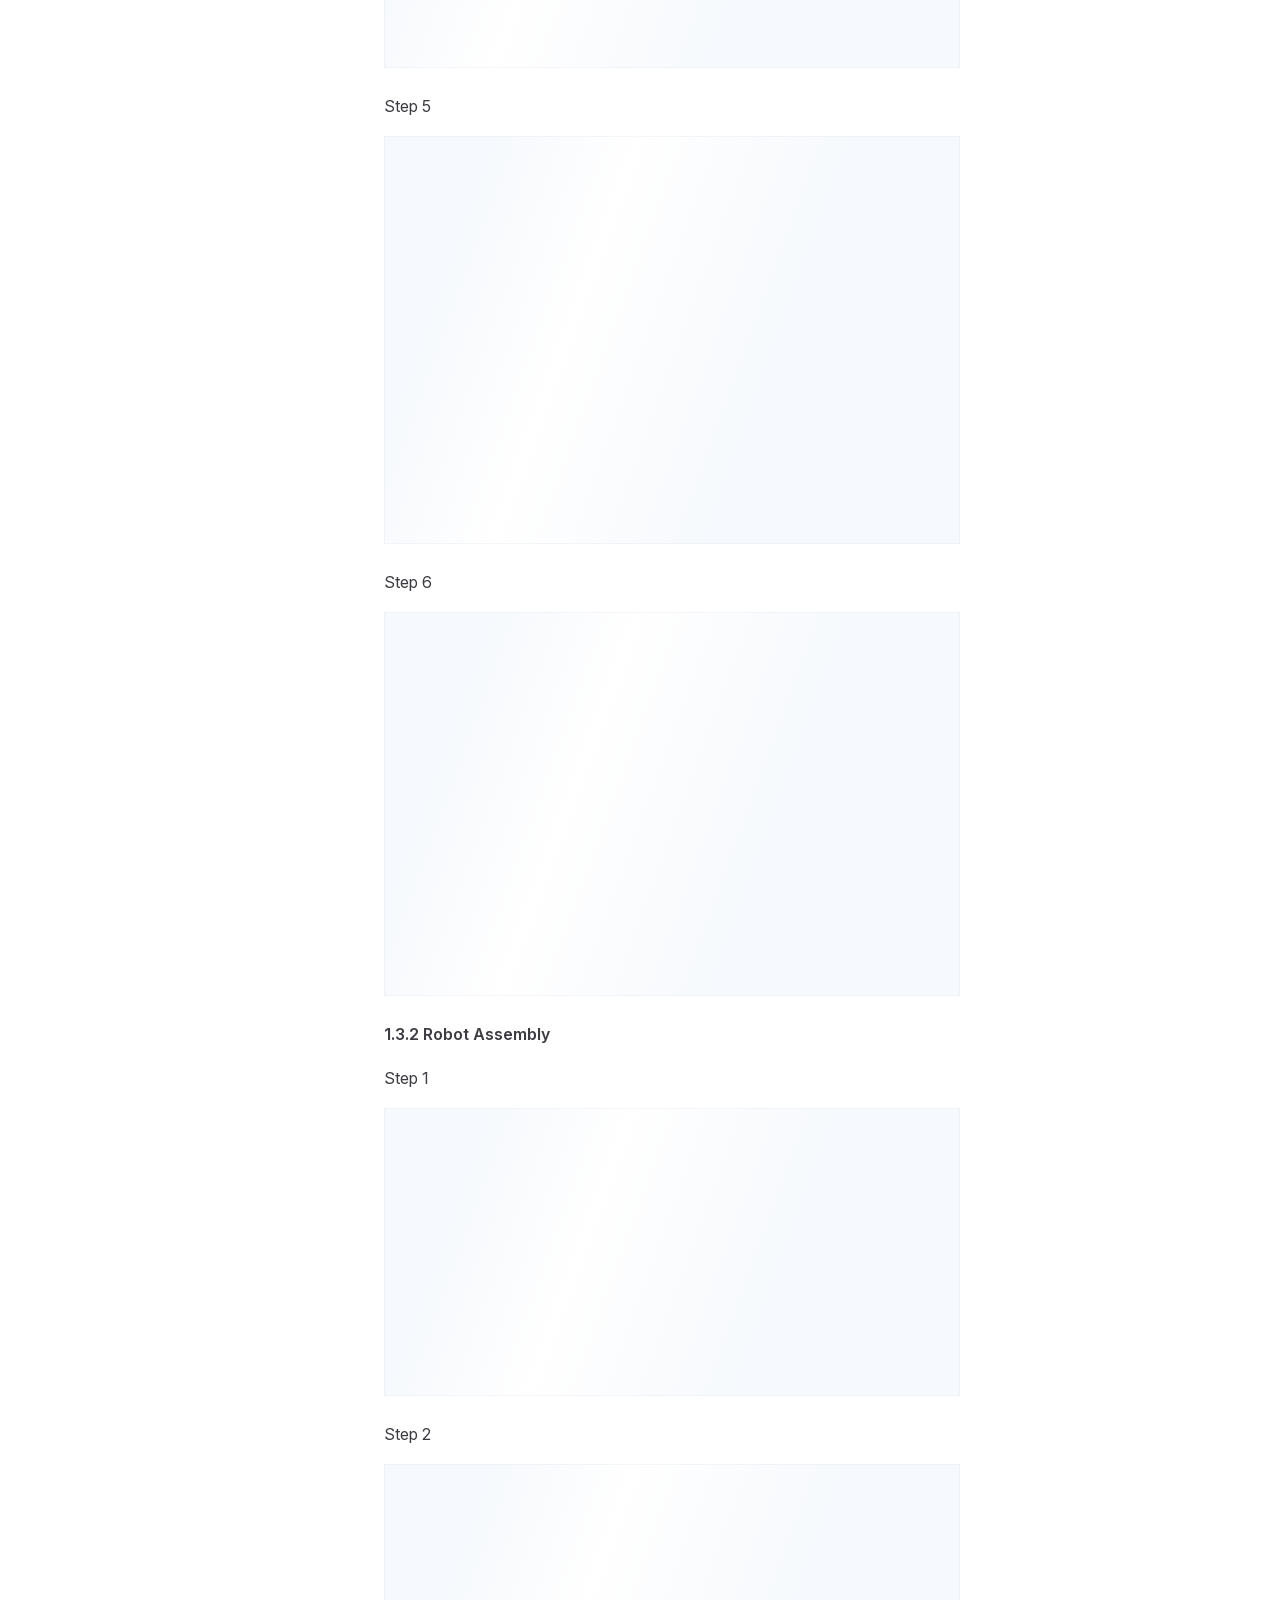
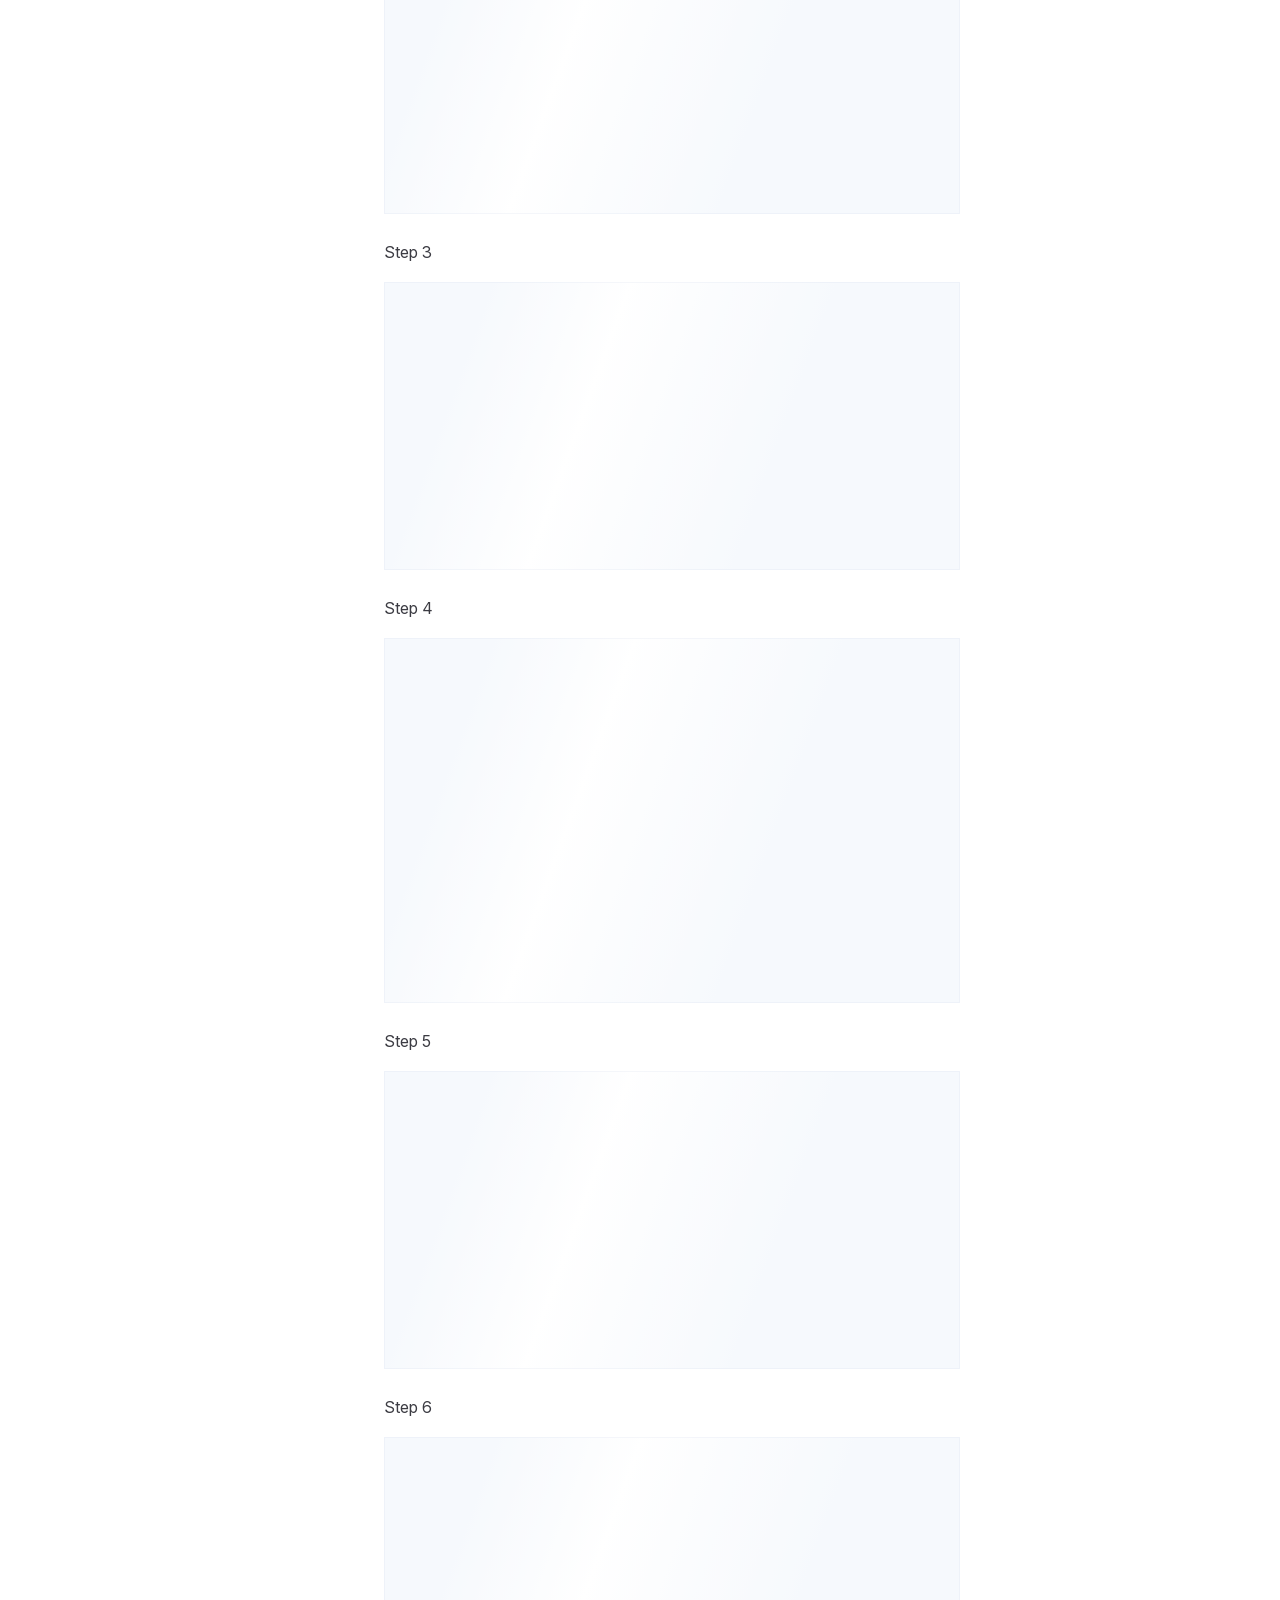
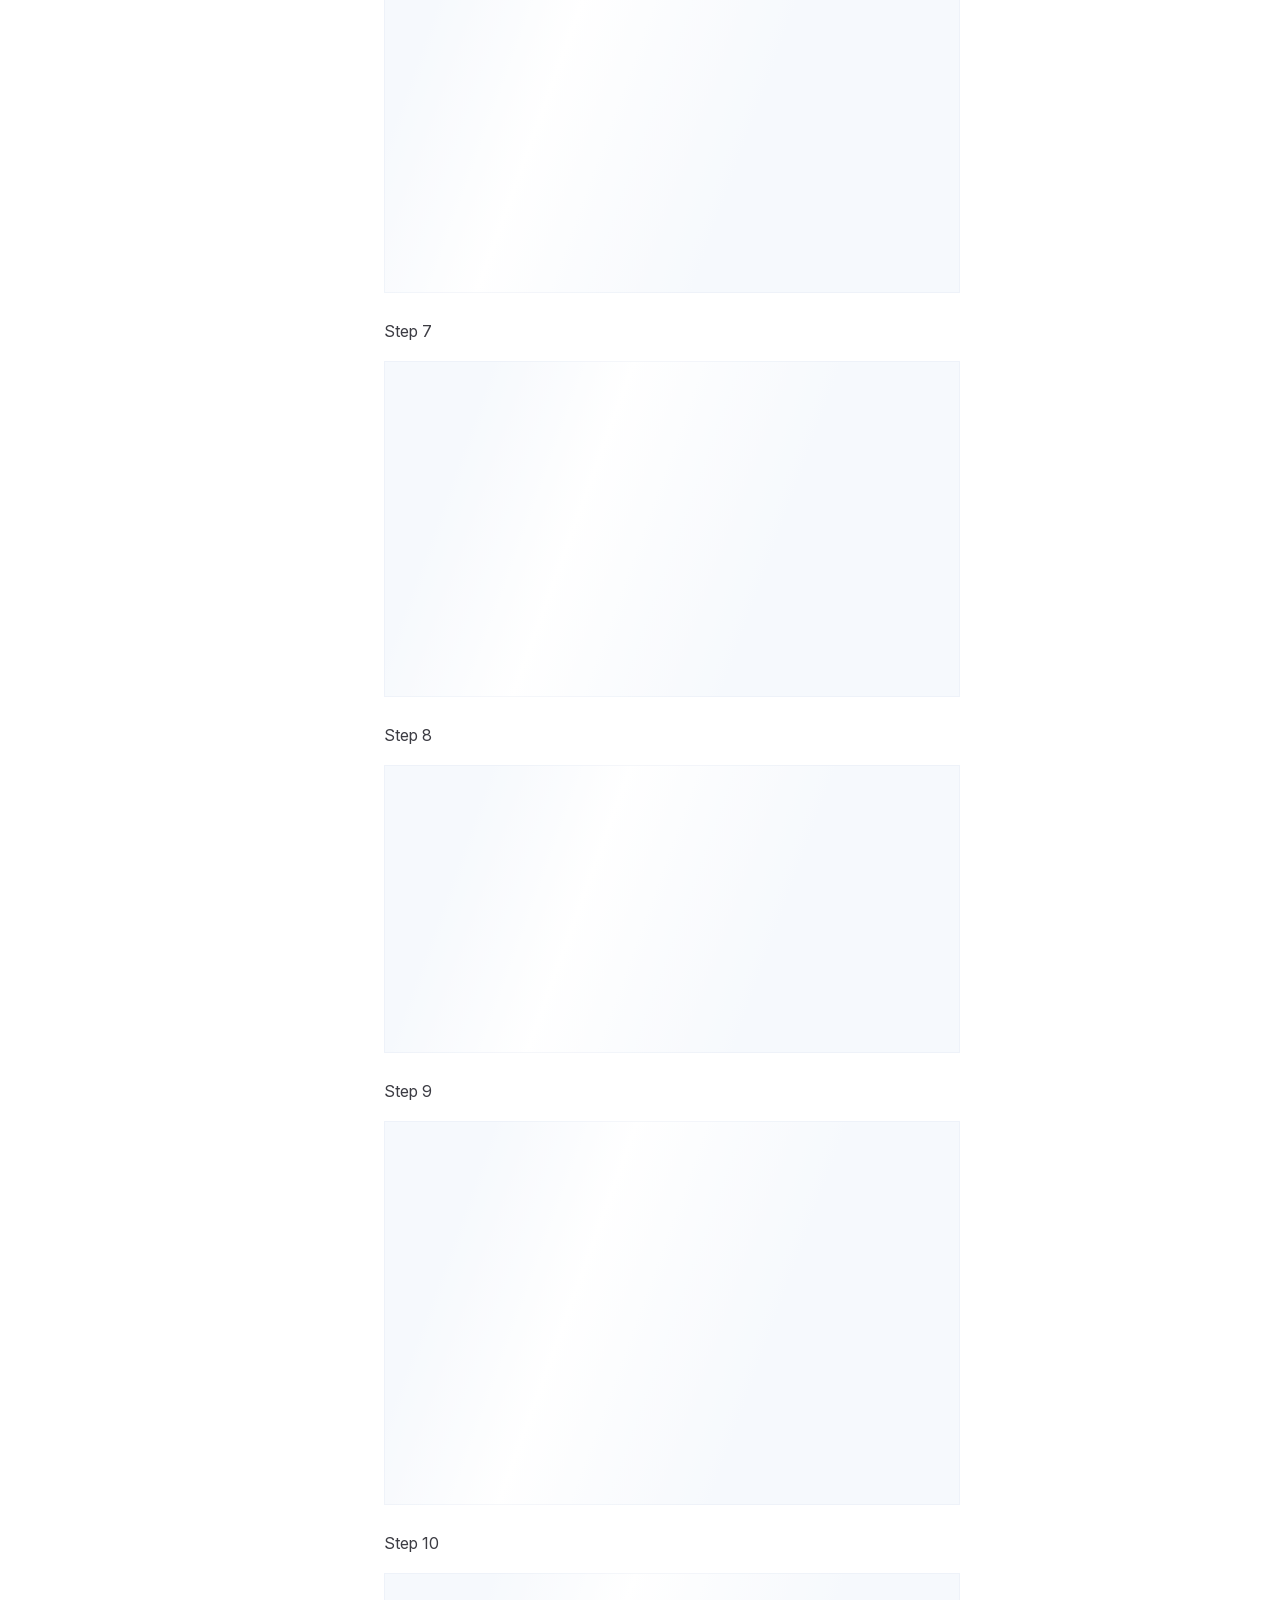
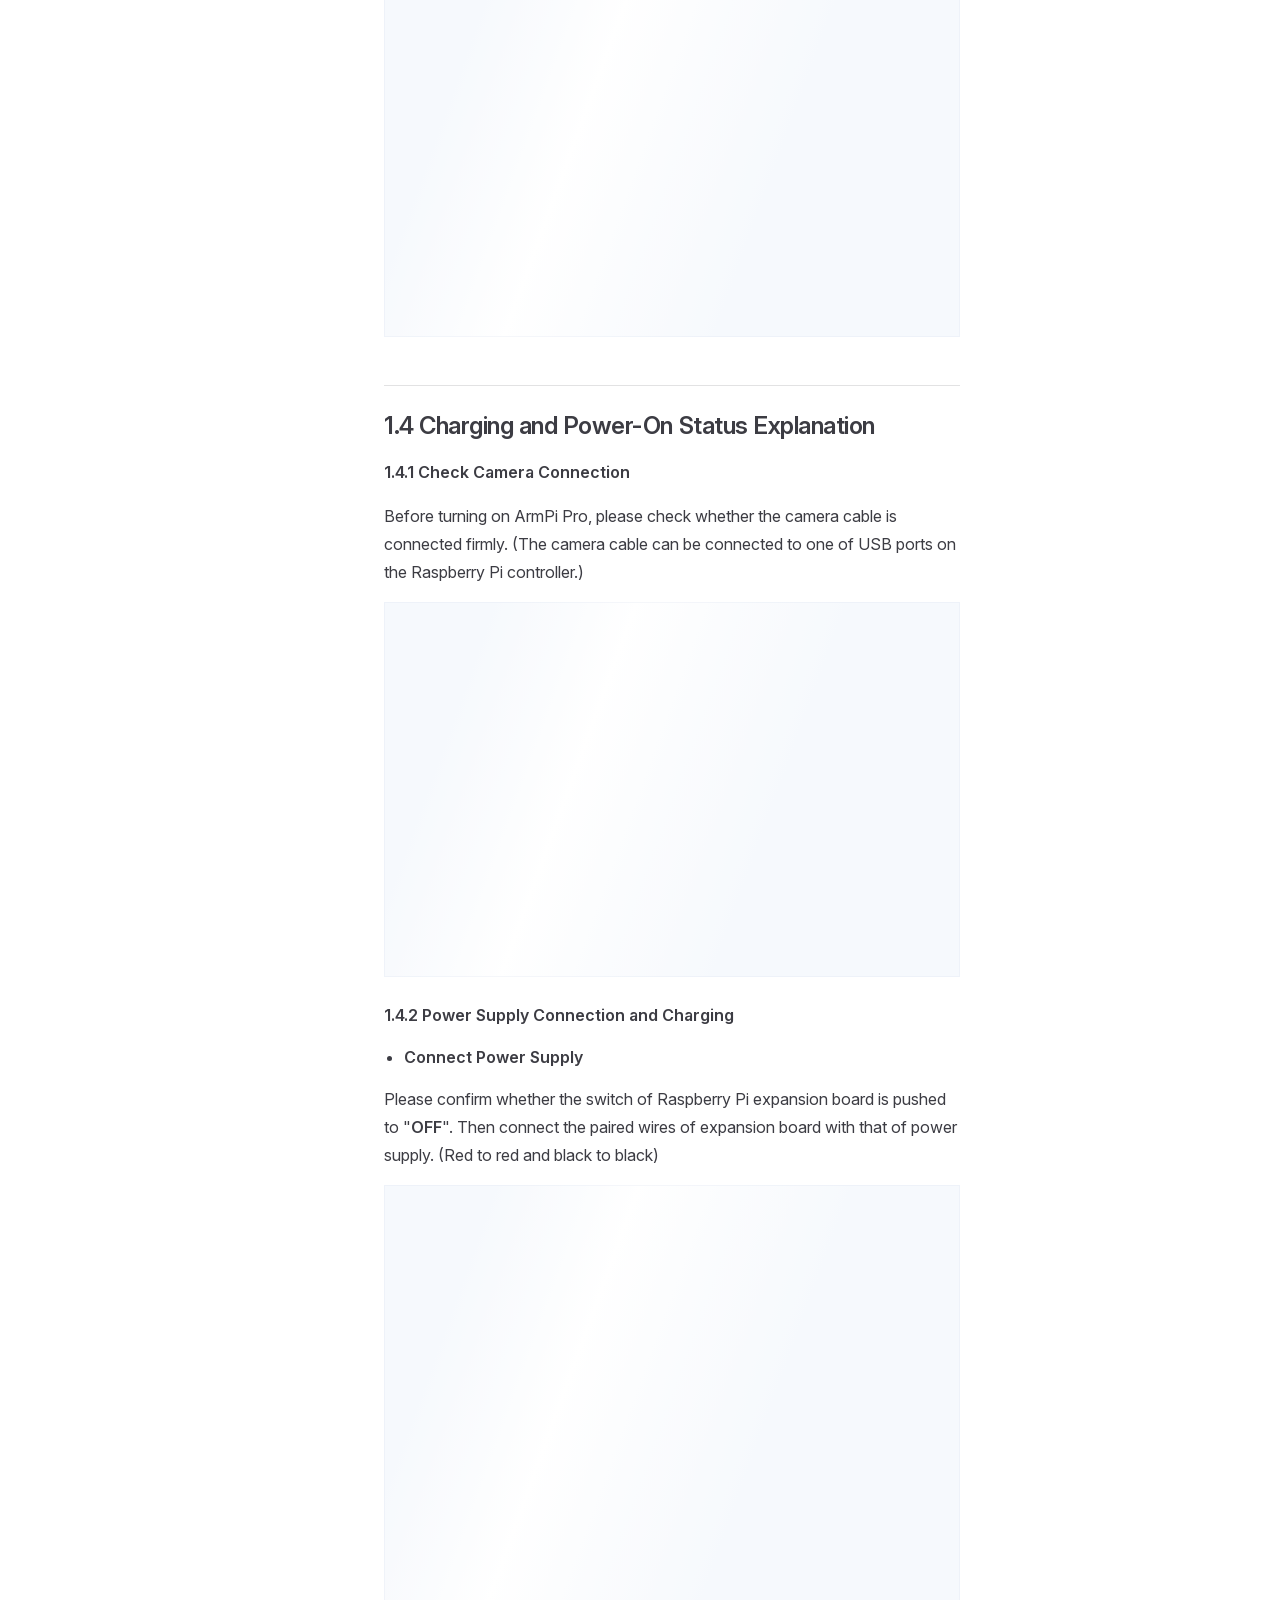
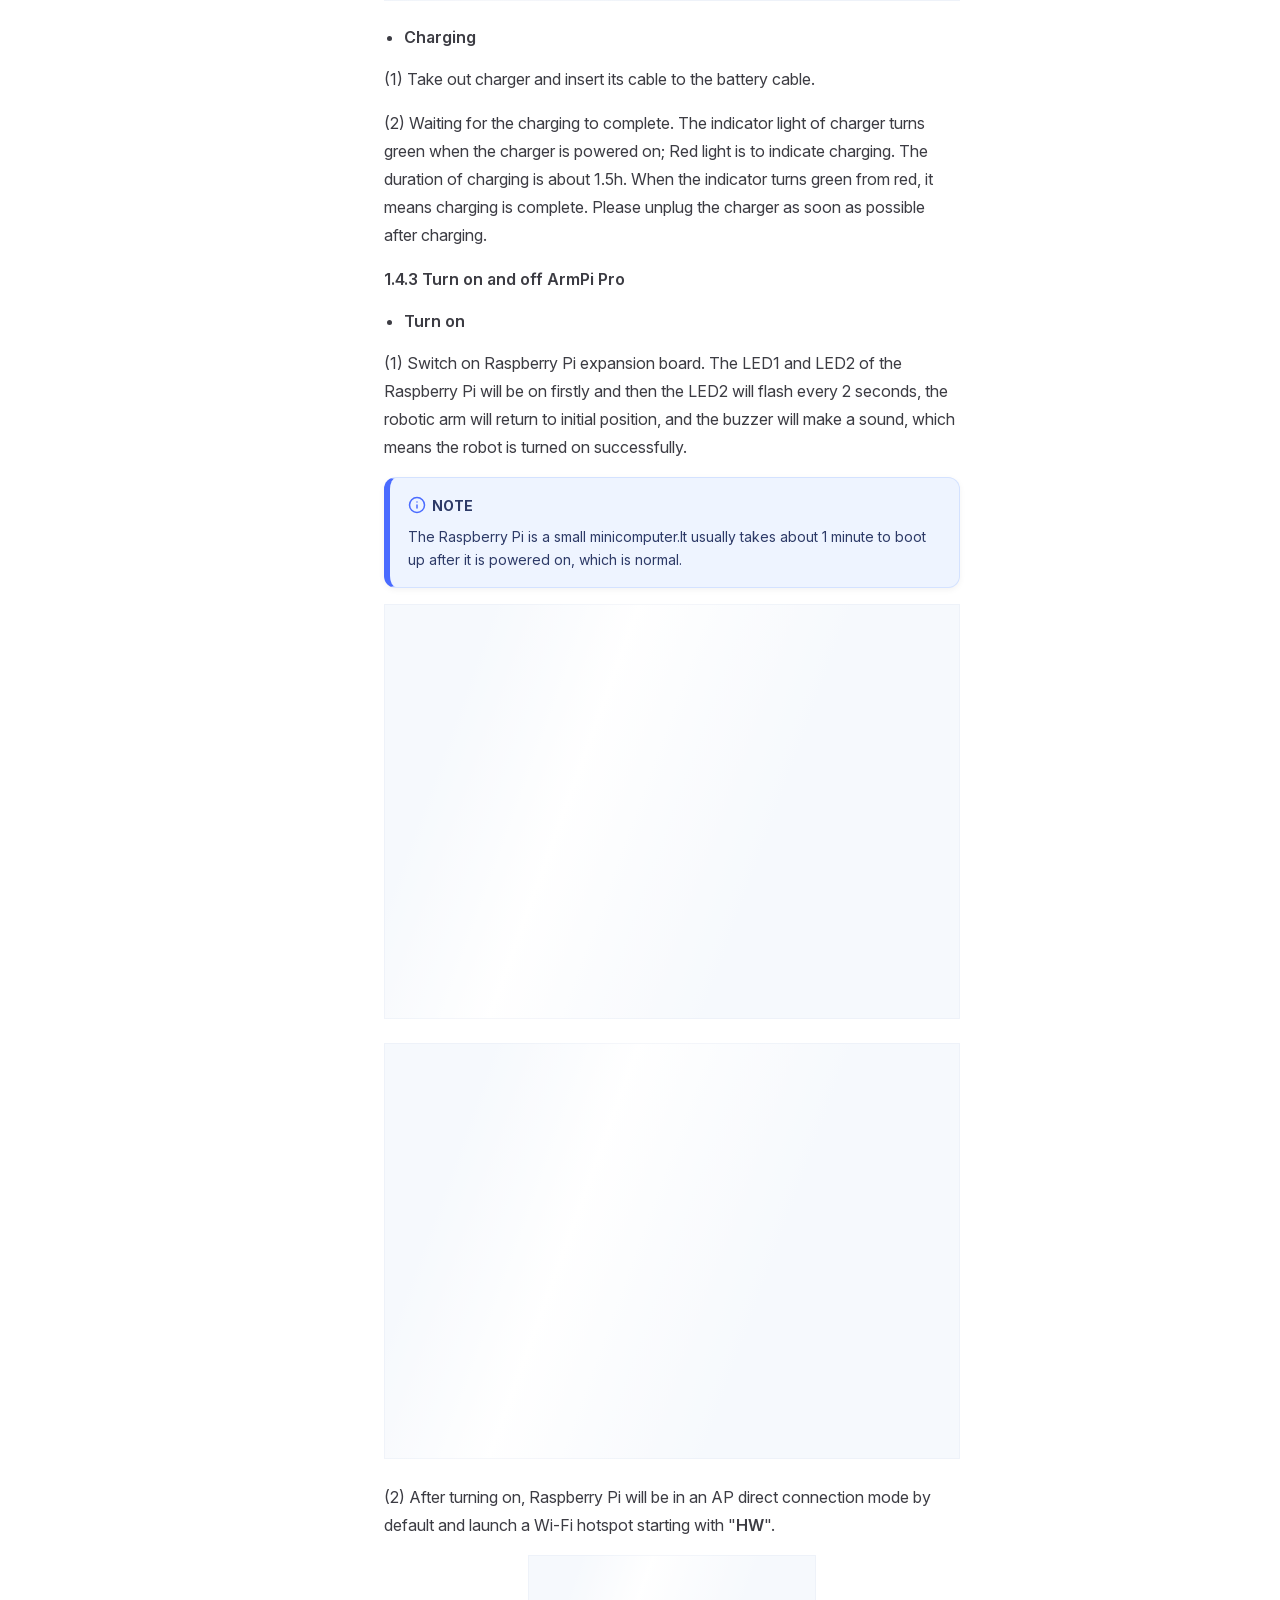
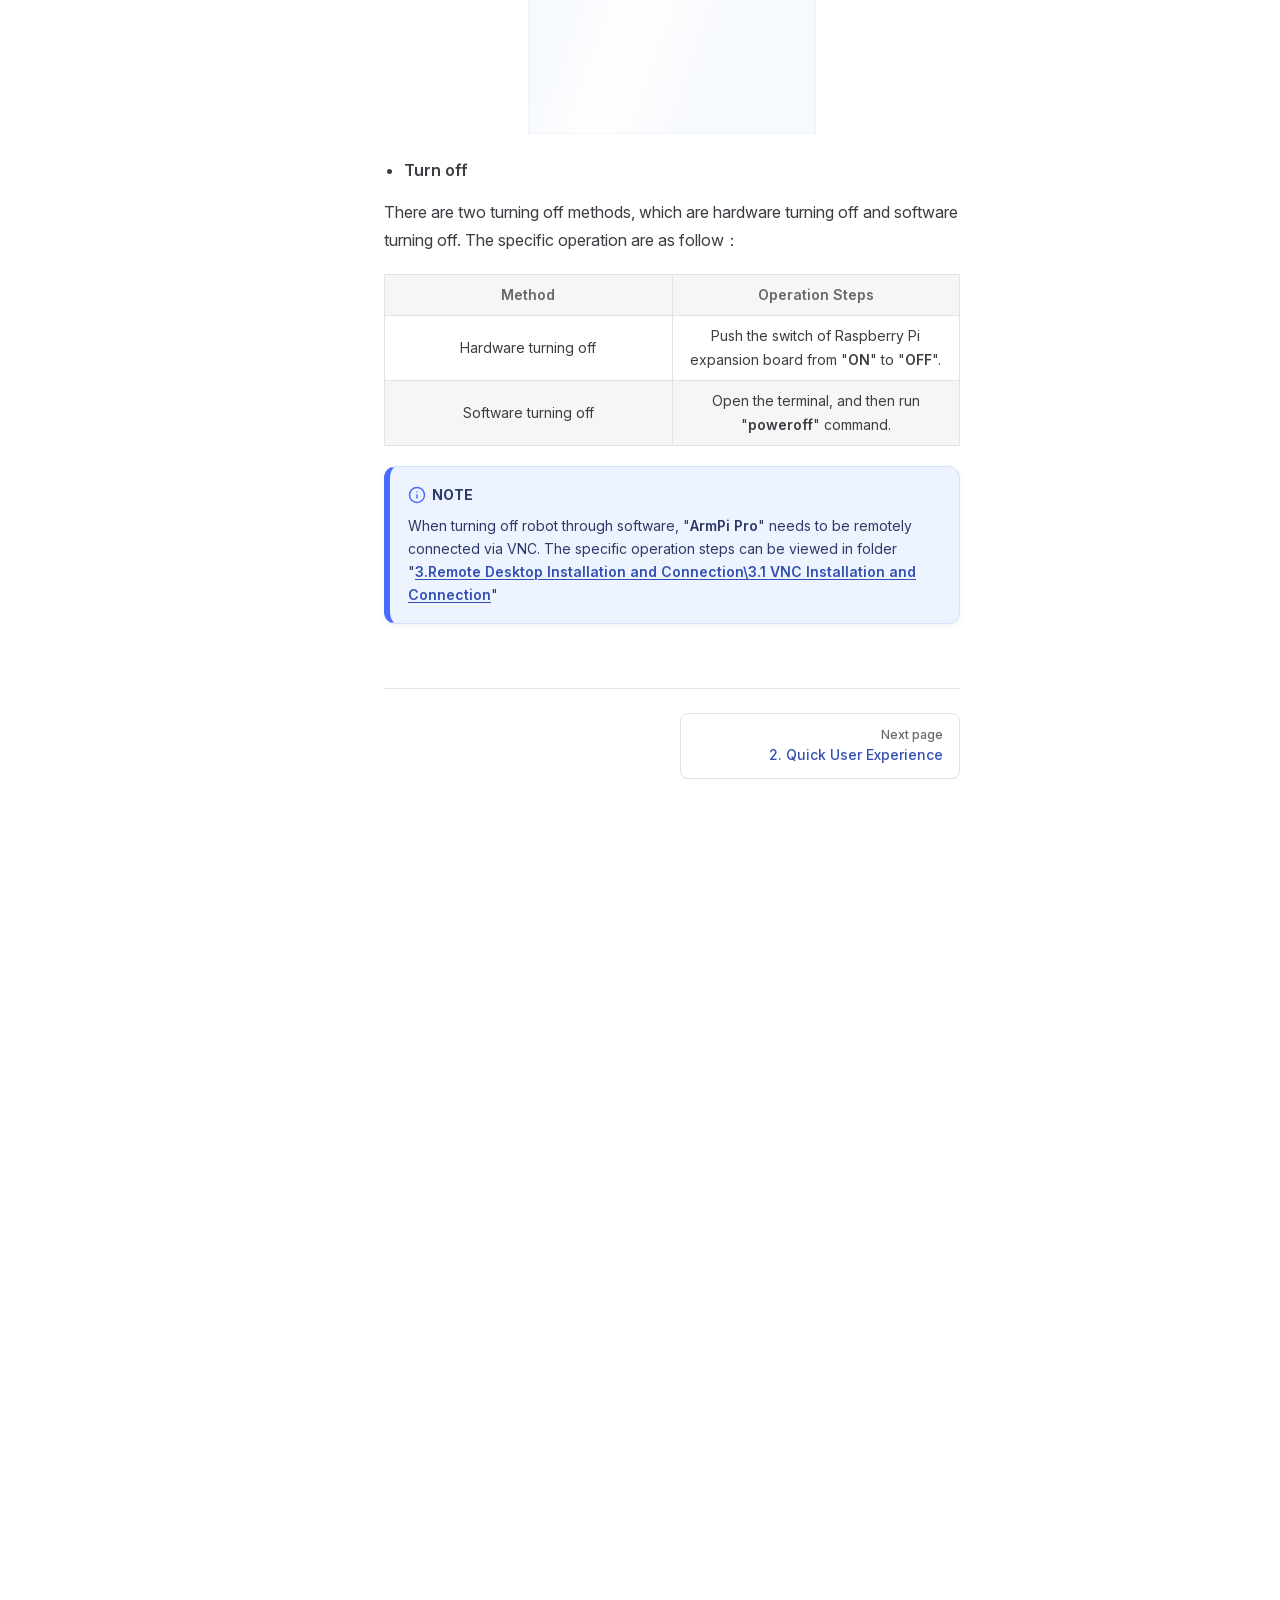
==== commit 17bd91b3: "内容修改" ====
--- a/projects/ArmPi_Pro/en/latest/index.html
+++ b/projects/ArmPi_Pro/en/latest/index.html
@@ -9,9 +9,9 @@
     <link rel="preload stylesheet" href="/projects/ArmPi_Pro/en/latest/assets/style.BnwfAUpY.css" as="style">
     <link rel="preload stylesheet" href="/projects/ArmPi_Pro/en/latest/vp-icons.css" as="style">
     
-    <script type="module" src="/projects/ArmPi_Pro/en/latest/assets/app.DJAfK6d2.js"></script>
+    <script type="module" src="/projects/ArmPi_Pro/en/latest/assets/app.i0XrrMcQ.js"></script>
     <link rel="preload" href="/projects/ArmPi_Pro/en/latest/assets/inter-roman-latin.Di8DUHzh.woff2" as="font" type="font/woff2" crossorigin="">
-    <link rel="modulepreload" href="/projects/ArmPi_Pro/en/latest/assets/chunks/theme.NKzXWGbX.js">
+    <link rel="modulepreload" href="/projects/ArmPi_Pro/en/latest/assets/chunks/theme.B9lfust_.js">
     <link rel="modulepreload" href="/projects/ArmPi_Pro/en/latest/assets/chunks/framework.CNYUdSfs.js">
     <link rel="modulepreload" href="/projects/ArmPi_Pro/en/latest/assets/index.md.DxuQmBRK.lean.js">
     <link rel="icon" href="/projects/ArmPi_Pro/en/latest/favicon.ico">
@@ -20,7 +20,7 @@
   </head>
   <body>
     <div id="app"><!--[--><div class="page-redirect" style="text-align:center;padding:100px 20px;"><p>Redirecting to content page...</p><p><a href="/projects/ArmPi_Pro/en/latest/docs/1_read_before_studying.html" target="_self">If you are not redirected automatically, click here</a></p></div><!--[--><!----><!--]--><!----><!--]--></div>
-    <script>window.__VP_HASH_MAP__=JSON.parse("{\"docs_10_upper_computer.md\":\"CCubzlgY\",\"docs_11_forward_inverse_kinematics.md\":\"XesEdll-\",\"docs_12.monocular_camera.md\":\"DjdQRmtc\",\"docs_14_ros_opencv.md\":\"DRslVT5v\",\"docs_15_network_configuration.md\":\"C0N5q9LV\",\"docs_1_read_before_studying.md\":\"C93EbYGP\",\"docs_2_play_first_hand.md\":\"DgorR8yL\",\"docs_8_remote_tool.md\":\"ys9f1JE6\",\"docs_9_wheat_wheel_chassis.md\":\"BzrQaefX\",\"docs_general_basic_courses.md\":\"C8MEGQ43\",\"docs_index.md\":\"iLPtb9TP\",\"docs_resources_download.md\":\"DAw7hlaB\",\"index.md\":\"DxuQmBRK\"}");window.__VP_SITE_DATA__=JSON.parse("{\"lang\":\"en-US\",\"dir\":\"ltr\",\"title\":\"ArmPi_Pro Documentation\",\"description\":\"ArmPi_Pro robot documentation\",\"base\":\"/projects/ArmPi_Pro/en/latest/\",\"head\":[],\"router\":{\"prefetchLinks\":true},\"appearance\":true,\"themeConfig\":{\"siteTitle\":false,\"logo\":\"/e-logo.png\",\"outline\":[2,3],\"search\":{\"provider\":\"local\",\"options\":{\"translations\":{\"button\":{\"buttonText\":\"Search\",\"buttonAriaLabel\":\"Search\"},\"modal\":{\"searchBox\":{\"resetButtonTitle\":\"Clear search query\",\"resetButtonAriaLabel\":\"Clear search query\",\"cancelButtonText\":\"Cancel\",\"cancelButtonAriaLabel\":\"Cancel\"},\"startScreen\":{\"recentSearchTitle\":\"Recent Searches\",\"noRecentSearchText\":\"No recent searches\",\"suggestedQueryTitle\":\"Suggested Queries\"},\"noResultsScreen\":{\"noResultsText\":\"No results found for\",\"suggestedQueryText\":\"You can try searching for\",\"reportMissingResultsText\":\"Have any queries?\",\"reportMissingResultsLinkText\":\"Report here\"},\"footer\":{\"selectText\":\"to select\",\"navigateText\":\"to navigate\",\"closeText\":\"to close\"}}}}},\"nav\":[{\"text\":\"Home\",\"link\":\"https://www.hiwonder.net/\",\"target\":\"_self\"}],\"sidebar\":[{\"text\":\"1. Getting Ready\",\"link\":\"/docs/1_read_before_studying.html\",\"collapsed\":false,\"items\":[{\"text\":\"1.1  ArmPi Pro Introduction\",\"link\":\"/docs/1_read_before_studying.html#_1-1-armpi-pro-introduction\"},{\"text\":\"1.2 Packing List\",\"link\":\"/docs/1_read_before_studying.html#_1-2-packing-list\"},{\"text\":\"1.3 Assembly\",\"link\":\"/docs/1_read_before_studying.html#_1-3-assembly\"},{\"text\":\"1.4 Charging and Power-On Status Explanation\",\"link\":\"/docs/1_read_before_studying.html#_1-4-charging-and-power-on-status-explanation\"}]},{\"text\":\"2. Quick User Experience\",\"link\":\"/docs/2_play_first_hand.html\",\"collapsed\":false,\"items\":[{\"text\":\"2.1 APP Installation and Connection\",\"link\":\"/docs/2_play_first_hand.html#_2-1-app-installation-and-connection\"},{\"text\":\"2.2 App Control\",\"link\":\"/docs/2_play_first_hand.html#_2-2-app-control\"},{\"text\":\"2.3 Adjust Color Threshold\",\"link\":\"/docs/2_play_first_hand.html#_2-3-adjust-color-threshold\"}]},{\"text\":\"3. Remote Desktop Installation and Connection\",\"link\":\"/docs/8_remote_tool.html\",\"collapsed\":false,\"items\":[{\"text\":\"3.1. VNC Installation and Connection\",\"link\":\"/docs/8_remote_tool.html#_3-1-vnc-installation-and-connection\"}]},{\"text\":\"4. Mecanum Wheel Chassis Course\",\"link\":\"/docs/9_wheat_wheel_chassis.html\",\"collapsed\":false,\"items\":[{\"text\":\"4.1 Introduction to Mecanum Car Movement\",\"link\":\"/docs/9_wheat_wheel_chassis.html#_4-1-introduction-to-mecanum-car-movement\"},{\"text\":\"4.2 Move Forward\",\"link\":\"/docs/9_wheat_wheel_chassis.html#_4-2-move-forward\"},{\"text\":\"4.3 Turning\",\"link\":\"/docs/9_wheat_wheel_chassis.html#_4-3-turning\"},{\"text\":\"4.4 Robot Car Forward, Backward, and Lateral Movement\",\"link\":\"/docs/9_wheat_wheel_chassis.html#_4-4-robot-car-forward-backward-and-lateral-movement\"},{\"text\":\"4.5 Oblique Movement\",\"link\":\"/docs/9_wheat_wheel_chassis.html#_4-5-oblique-movement\"},{\"text\":\"4.6 Drifting Movement\",\"link\":\"/docs/9_wheat_wheel_chassis.html#_4-6-drifting-movement\"}]},{\"text\":\"5. PC Software Action Editing Course\",\"link\":\"/docs/10_upper_computer.html\",\"collapsed\":false,\"items\":[{\"text\":\"5.1 Start PC Software\",\"link\":\"/docs/10_upper_computer.html#_5-1-start-pc-software\"},{\"text\":\"5.2 Call Action Group\",\"link\":\"/docs/10_upper_computer.html#_5-2-call-action-group\"},{\"text\":\"5.3 Action Programming\",\"link\":\"/docs/10_upper_computer.html#_5-3-action-programming\"},{\"text\":\"5.4 Integrate Action File\",\"link\":\"/docs/10_upper_computer.html#_5-4-integrate-action-file\"},{\"text\":\"5.5  Import and Export Action File\",\"link\":\"/docs/10_upper_computer.html#_5-5-import-and-export-action-file\"}]},{\"text\":\"6. Forward and Inverse Kinematics Course\",\"link\":\"/docs/11_Forward_inverse_kinematics.html\",\"collapsed\":false,\"items\":[{\"text\":\"6.1 Establish robotic Arm Coordinate System\",\"link\":\"/docs/11_Forward_inverse_kinematics.html#_6-1-establish-robotic-arm-coordinate-system\"},{\"text\":\"6.2 Brief Analysis of Forward Kinematics\",\"link\":\"/docs/11_Forward_inverse_kinematics.html#_6-2-brief-analysis-of-forward-kinematics\"},{\"text\":\"6.3 Brief Analysis of Inverse Kinematics\",\"link\":\"/docs/11_Forward_inverse_kinematics.html#_6-3-brief-analysis-of-inverse-kinematics\"},{\"text\":\"6.4 The Movement of Robotic Arm on XYZ Axes\",\"link\":\"/docs/11_Forward_inverse_kinematics.html#_6-4-the-movement-of-robotic-arm-on-xyz-axes\"},{\"text\":\"6.5 The Movement of Robotic Arm and Chassis car\",\"link\":\"/docs/11_Forward_inverse_kinematics.html#_6-5-the-movement-of-robotic-arm-and-chassis-car\"}]},{\"text\":\"7. Monocular Camera Lesson\",\"link\":\"/docs/12.monocular_camera.html\",\"collapsed\":false,\"items\":[{\"text\":\"7.1 Monocular Camera Usage\",\"link\":\"/docs/12.monocular_camera.html#_7-1-monocular-camera-usage\"},{\"text\":\"7.2 Camera Calibration\",\"link\":\"/docs/12.monocular_camera.html#_7-2-camera-calibration\"}]},{\"text\":\"8. ROS+OpenCV Course\",\"link\":\"/docs/14_ros_opencv.html\",\"collapsed\":false,\"items\":[{\"text\":\"8.1 Color Recognition\",\"link\":\"/docs/14_ros_opencv.html#_8-1-color-recognition\"},{\"text\":\"8.2 Target Positioning\",\"link\":\"/docs/14_ros_opencv.html#_8-2-target-positioning\"},{\"text\":\"8.3 Color Tracking\",\"link\":\"/docs/14_ros_opencv.html#_8-3-color-tracking\"},{\"text\":\"8.4 Tag Recognition\",\"link\":\"/docs/14_ros_opencv.html#_8-4-tag-recognition\"},{\"text\":\"8.5 Target Tracking\",\"link\":\"/docs/14_ros_opencv.html#_8-5-target-tracking\"},{\"text\":\"8.6 Face Recognition\",\"link\":\"/docs/14_ros_opencv.html#_8-6-face-recognition\"},{\"text\":\"8.7 Line Following\",\"link\":\"/docs/14_ros_opencv.html#_8-7-line-following\"},{\"text\":\"8.8 Intelligent Picking\",\"link\":\"/docs/14_ros_opencv.html#_8-8-intelligent-picking\"},{\"text\":\"8.9 Intelligent Transport\",\"link\":\"/docs/14_ros_opencv.html#_8-9-intelligent-transport\"},{\"text\":\"8.10 Smart Stacking\",\"link\":\"/docs/14_ros_opencv.html#_8-10-smart-stacking\"}]},{\"text\":\"9. Raspberry Pi Series Robot Network Configuration Instruction\",\"link\":\"/docs/15_network_configuration.html\",\"collapsed\":false,\"items\":[{\"text\":\"9.1 Network Configuration Overview\",\"link\":\"/docs/15_network_configuration.html#_9-1-network-configuration-overview\"},{\"text\":\"9.2 AP Direct Connection Mode\",\"link\":\"/docs/15_network_configuration.html#_9-2-ap-direct-connection-mode\"},{\"text\":\"9.3 Connecting in LAN Mode (optional)\",\"link\":\"/docs/15_network_configuration.html#_9-3-connecting-in-lan-mode-optional\"}]},{\"text\":\"Basic Development Course\",\"link\":\"/docs/general_basic_courses.html\",\"collapsed\":false,\"items\":[]},{\"text\":\"Appendix\",\"link\":\"/docs/resources_download.html\",\"collapsed\":false,\"items\":[]}]},\"locales\":{},\"scrollOffset\":134,\"cleanUrls\":false}");</script>
+    <script>window.__VP_HASH_MAP__=JSON.parse("{\"docs_10_upper_computer.md\":\"CCubzlgY\",\"docs_11_forward_inverse_kinematics.md\":\"XesEdll-\",\"docs_12.monocular_camera.md\":\"DjdQRmtc\",\"docs_14_ros_opencv.md\":\"DRslVT5v\",\"docs_15_network_configuration.md\":\"C0N5q9LV\",\"docs_1_read_before_studying.md\":\"C93EbYGP\",\"docs_2_play_first_hand.md\":\"DgorR8yL\",\"docs_8_remote_tool.md\":\"ys9f1JE6\",\"docs_9_wheat_wheel_chassis.md\":\"BzrQaefX\",\"docs_general_basic_courses.md\":\"C8MEGQ43\",\"docs_index.md\":\"iLPtb9TP\",\"docs_resources_download.md\":\"DAw7hlaB\",\"index.md\":\"DxuQmBRK\"}");window.__VP_SITE_DATA__=JSON.parse("{\"lang\":\"en-US\",\"dir\":\"ltr\",\"title\":\"ArmPi_Pro Documentation\",\"description\":\"ArmPi_Pro robot documentation\",\"base\":\"/projects/ArmPi_Pro/en/latest/\",\"head\":[],\"router\":{\"prefetchLinks\":true},\"appearance\":true,\"themeConfig\":{\"siteTitle\":false,\"logo\":\"/e-logo.webp\",\"outline\":[2,3],\"search\":{\"provider\":\"local\",\"options\":{\"translations\":{\"button\":{\"buttonText\":\"Search\",\"buttonAriaLabel\":\"Search\"},\"modal\":{\"searchBox\":{\"resetButtonTitle\":\"Clear search query\",\"resetButtonAriaLabel\":\"Clear search query\",\"cancelButtonText\":\"Cancel\",\"cancelButtonAriaLabel\":\"Cancel\"},\"startScreen\":{\"recentSearchTitle\":\"Recent Searches\",\"noRecentSearchText\":\"No recent searches\",\"suggestedQueryTitle\":\"Suggested Queries\"},\"noResultsScreen\":{\"noResultsText\":\"No results found for\",\"suggestedQueryText\":\"You can try searching for\",\"reportMissingResultsText\":\"Have any queries?\",\"reportMissingResultsLinkText\":\"Report here\"},\"footer\":{\"selectText\":\"to select\",\"navigateText\":\"to navigate\",\"closeText\":\"to close\"}}}}},\"nav\":[{\"text\":\"Home\",\"link\":\"https://www.hiwonder.net/\",\"target\":\"_self\"}],\"sidebar\":[{\"text\":\"1. Getting Ready\",\"link\":\"/docs/1_read_before_studying.html\",\"collapsed\":false,\"items\":[{\"text\":\"1.1  ArmPi Pro Introduction\",\"link\":\"/docs/1_read_before_studying.html#_1-1-armpi-pro-introduction\"},{\"text\":\"1.2 Packing List\",\"link\":\"/docs/1_read_before_studying.html#_1-2-packing-list\"},{\"text\":\"1.3 Assembly\",\"link\":\"/docs/1_read_before_studying.html#_1-3-assembly\"},{\"text\":\"1.4 Charging and Power-On Status Explanation\",\"link\":\"/docs/1_read_before_studying.html#_1-4-charging-and-power-on-status-explanation\"}]},{\"text\":\"2. Quick User Experience\",\"link\":\"/docs/2_play_first_hand.html\",\"collapsed\":false,\"items\":[{\"text\":\"2.1 APP Installation and Connection\",\"link\":\"/docs/2_play_first_hand.html#_2-1-app-installation-and-connection\"},{\"text\":\"2.2 App Control\",\"link\":\"/docs/2_play_first_hand.html#_2-2-app-control\"},{\"text\":\"2.3 Adjust Color Threshold\",\"link\":\"/docs/2_play_first_hand.html#_2-3-adjust-color-threshold\"}]},{\"text\":\"3. Remote Desktop Installation and Connection\",\"link\":\"/docs/8_remote_tool.html\",\"collapsed\":false,\"items\":[{\"text\":\"3.1. VNC Installation and Connection\",\"link\":\"/docs/8_remote_tool.html#_3-1-vnc-installation-and-connection\"}]},{\"text\":\"4. Mecanum Wheel Chassis Course\",\"link\":\"/docs/9_wheat_wheel_chassis.html\",\"collapsed\":false,\"items\":[{\"text\":\"4.1 Introduction to Mecanum Car Movement\",\"link\":\"/docs/9_wheat_wheel_chassis.html#_4-1-introduction-to-mecanum-car-movement\"},{\"text\":\"4.2 Move Forward\",\"link\":\"/docs/9_wheat_wheel_chassis.html#_4-2-move-forward\"},{\"text\":\"4.3 Turning\",\"link\":\"/docs/9_wheat_wheel_chassis.html#_4-3-turning\"},{\"text\":\"4.4 Robot Car Forward, Backward, and Lateral Movement\",\"link\":\"/docs/9_wheat_wheel_chassis.html#_4-4-robot-car-forward-backward-and-lateral-movement\"},{\"text\":\"4.5 Oblique Movement\",\"link\":\"/docs/9_wheat_wheel_chassis.html#_4-5-oblique-movement\"},{\"text\":\"4.6 Drifting Movement\",\"link\":\"/docs/9_wheat_wheel_chassis.html#_4-6-drifting-movement\"}]},{\"text\":\"5. PC Software Action Editing Course\",\"link\":\"/docs/10_upper_computer.html\",\"collapsed\":false,\"items\":[{\"text\":\"5.1 Start PC Software\",\"link\":\"/docs/10_upper_computer.html#_5-1-start-pc-software\"},{\"text\":\"5.2 Call Action Group\",\"link\":\"/docs/10_upper_computer.html#_5-2-call-action-group\"},{\"text\":\"5.3 Action Programming\",\"link\":\"/docs/10_upper_computer.html#_5-3-action-programming\"},{\"text\":\"5.4 Integrate Action File\",\"link\":\"/docs/10_upper_computer.html#_5-4-integrate-action-file\"},{\"text\":\"5.5  Import and Export Action File\",\"link\":\"/docs/10_upper_computer.html#_5-5-import-and-export-action-file\"}]},{\"text\":\"6. Forward and Inverse Kinematics Course\",\"link\":\"/docs/11_Forward_inverse_kinematics.html\",\"collapsed\":false,\"items\":[{\"text\":\"6.1 Establish robotic Arm Coordinate System\",\"link\":\"/docs/11_Forward_inverse_kinematics.html#_6-1-establish-robotic-arm-coordinate-system\"},{\"text\":\"6.2 Brief Analysis of Forward Kinematics\",\"link\":\"/docs/11_Forward_inverse_kinematics.html#_6-2-brief-analysis-of-forward-kinematics\"},{\"text\":\"6.3 Brief Analysis of Inverse Kinematics\",\"link\":\"/docs/11_Forward_inverse_kinematics.html#_6-3-brief-analysis-of-inverse-kinematics\"},{\"text\":\"6.4 The Movement of Robotic Arm on XYZ Axes\",\"link\":\"/docs/11_Forward_inverse_kinematics.html#_6-4-the-movement-of-robotic-arm-on-xyz-axes\"},{\"text\":\"6.5 The Movement of Robotic Arm and Chassis car\",\"link\":\"/docs/11_Forward_inverse_kinematics.html#_6-5-the-movement-of-robotic-arm-and-chassis-car\"}]},{\"text\":\"7. Monocular Camera Lesson\",\"link\":\"/docs/12.monocular_camera.html\",\"collapsed\":false,\"items\":[{\"text\":\"7.1 Monocular Camera Usage\",\"link\":\"/docs/12.monocular_camera.html#_7-1-monocular-camera-usage\"},{\"text\":\"7.2 Camera Calibration\",\"link\":\"/docs/12.monocular_camera.html#_7-2-camera-calibration\"}]},{\"text\":\"8. ROS+OpenCV Course\",\"link\":\"/docs/14_ros_opencv.html\",\"collapsed\":false,\"items\":[{\"text\":\"8.1 Color Recognition\",\"link\":\"/docs/14_ros_opencv.html#_8-1-color-recognition\"},{\"text\":\"8.2 Target Positioning\",\"link\":\"/docs/14_ros_opencv.html#_8-2-target-positioning\"},{\"text\":\"8.3 Color Tracking\",\"link\":\"/docs/14_ros_opencv.html#_8-3-color-tracking\"},{\"text\":\"8.4 Tag Recognition\",\"link\":\"/docs/14_ros_opencv.html#_8-4-tag-recognition\"},{\"text\":\"8.5 Target Tracking\",\"link\":\"/docs/14_ros_opencv.html#_8-5-target-tracking\"},{\"text\":\"8.6 Face Recognition\",\"link\":\"/docs/14_ros_opencv.html#_8-6-face-recognition\"},{\"text\":\"8.7 Line Following\",\"link\":\"/docs/14_ros_opencv.html#_8-7-line-following\"},{\"text\":\"8.8 Intelligent Picking\",\"link\":\"/docs/14_ros_opencv.html#_8-8-intelligent-picking\"},{\"text\":\"8.9 Intelligent Transport\",\"link\":\"/docs/14_ros_opencv.html#_8-9-intelligent-transport\"},{\"text\":\"8.10 Smart Stacking\",\"link\":\"/docs/14_ros_opencv.html#_8-10-smart-stacking\"}]},{\"text\":\"9. Raspberry Pi Series Robot Network Configuration Instruction\",\"link\":\"/docs/15_network_configuration.html\",\"collapsed\":false,\"items\":[{\"text\":\"9.1 Network Configuration Overview\",\"link\":\"/docs/15_network_configuration.html#_9-1-network-configuration-overview\"},{\"text\":\"9.2 AP Direct Connection Mode\",\"link\":\"/docs/15_network_configuration.html#_9-2-ap-direct-connection-mode\"},{\"text\":\"9.3 Connecting in LAN Mode (optional)\",\"link\":\"/docs/15_network_configuration.html#_9-3-connecting-in-lan-mode-optional\"}]},{\"text\":\"Basic Development Course\",\"link\":\"/docs/general_basic_courses.html\",\"collapsed\":false,\"items\":[]},{\"text\":\"Appendix\",\"link\":\"/docs/resources_download.html\",\"collapsed\":false,\"items\":[]}]},\"locales\":{},\"scrollOffset\":134,\"cleanUrls\":false}");</script>
     
   </body>
 </html>
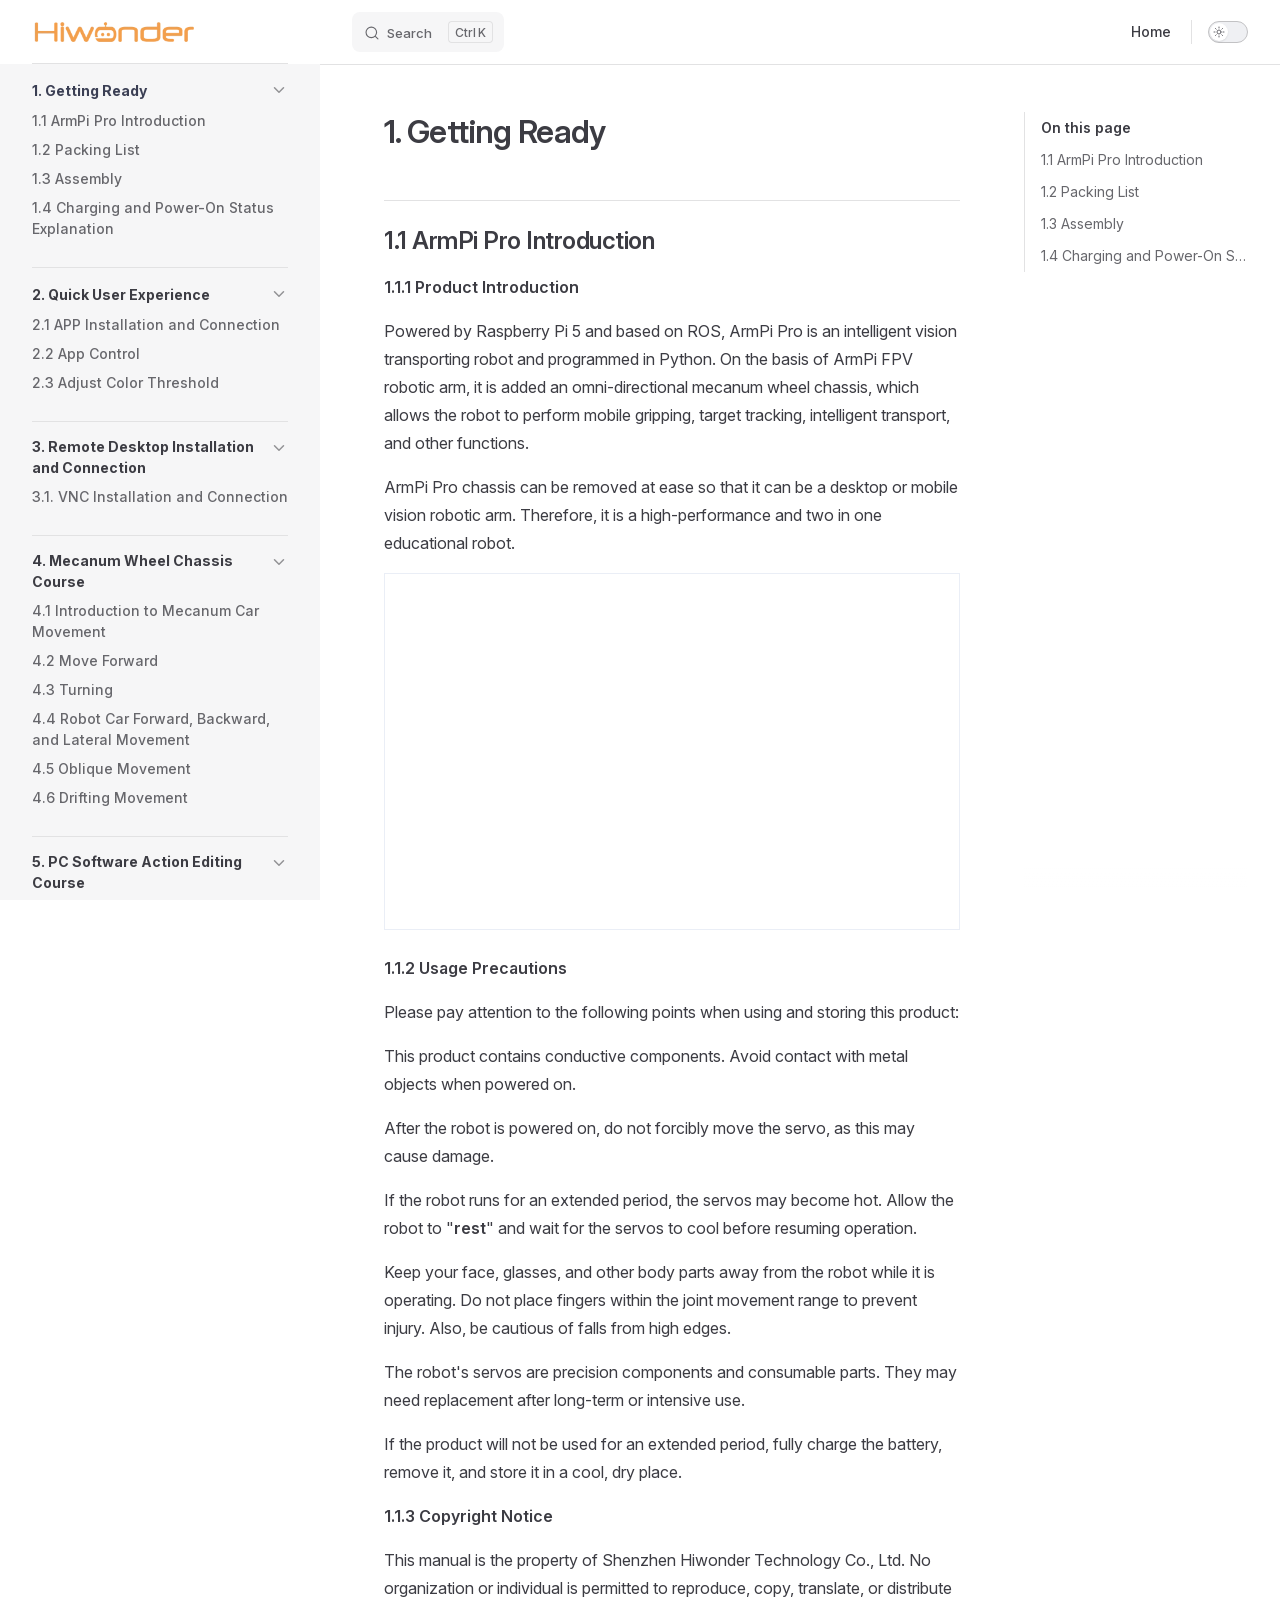
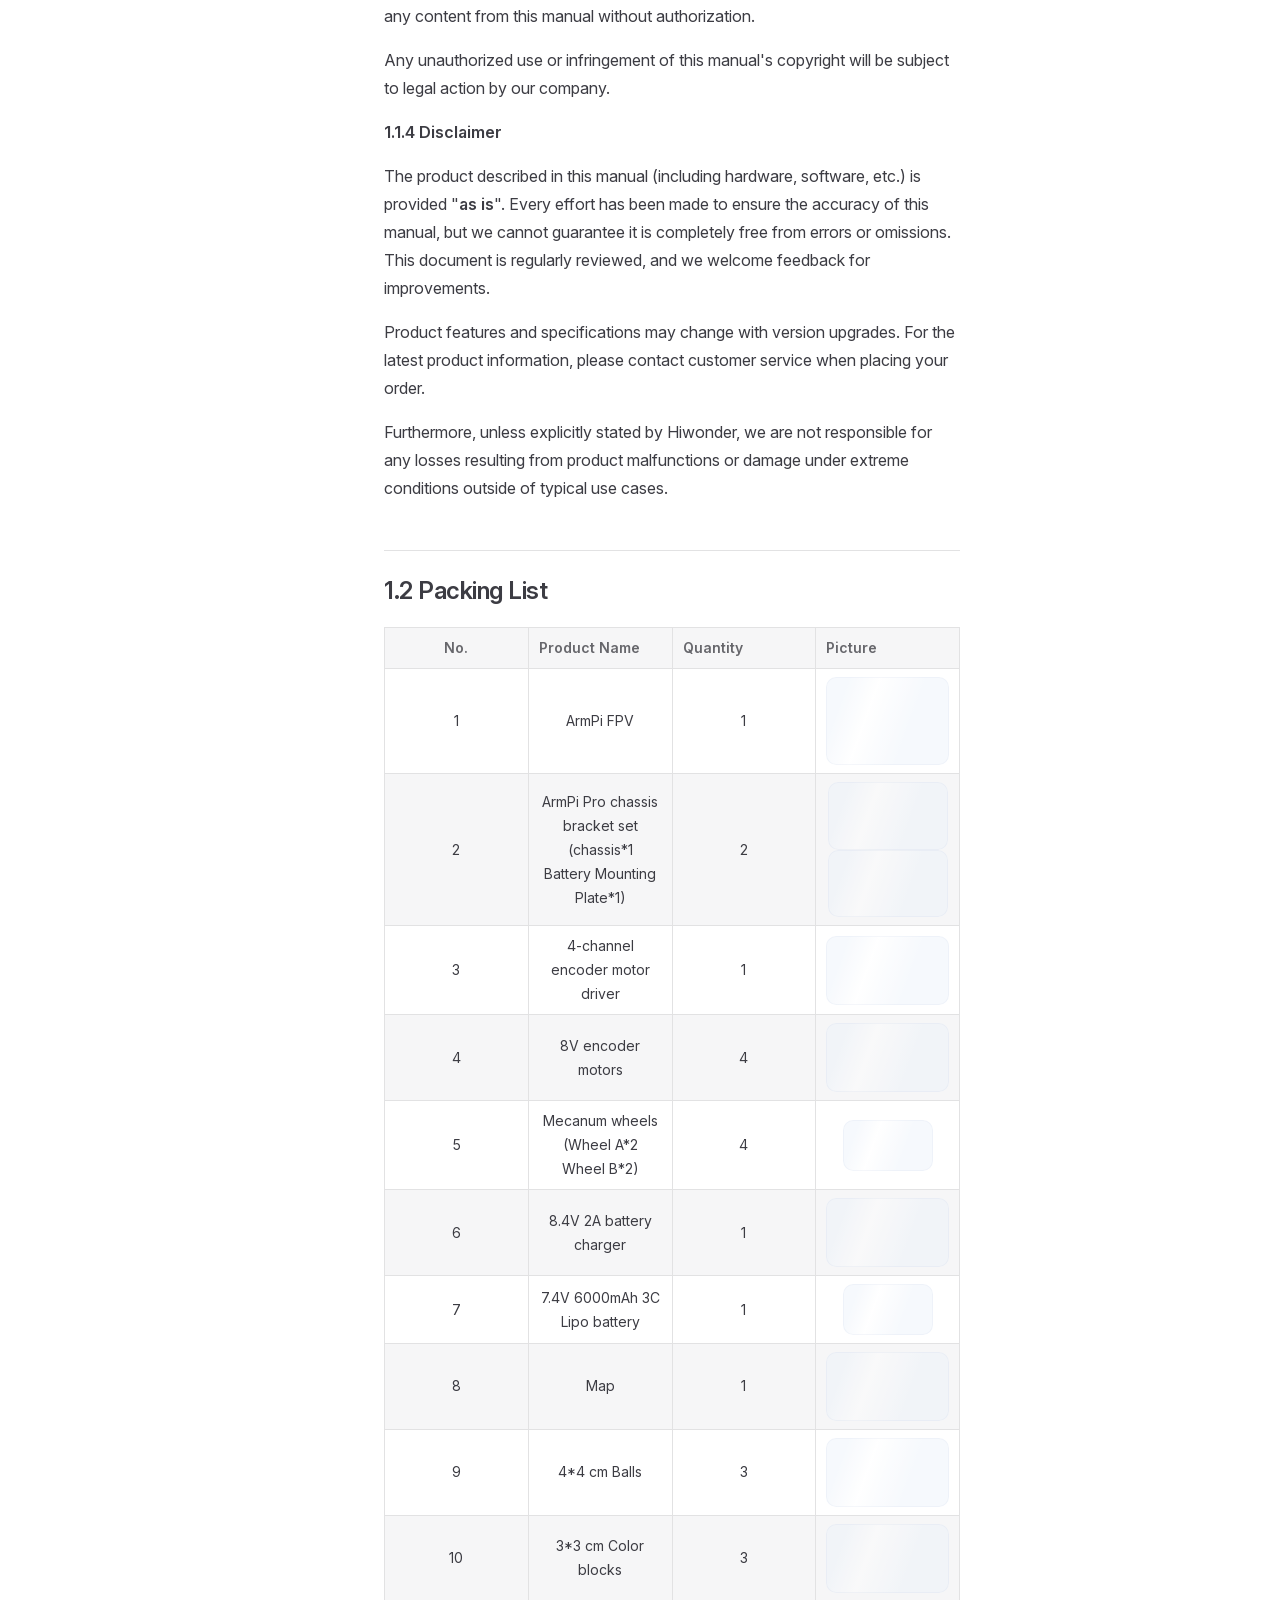
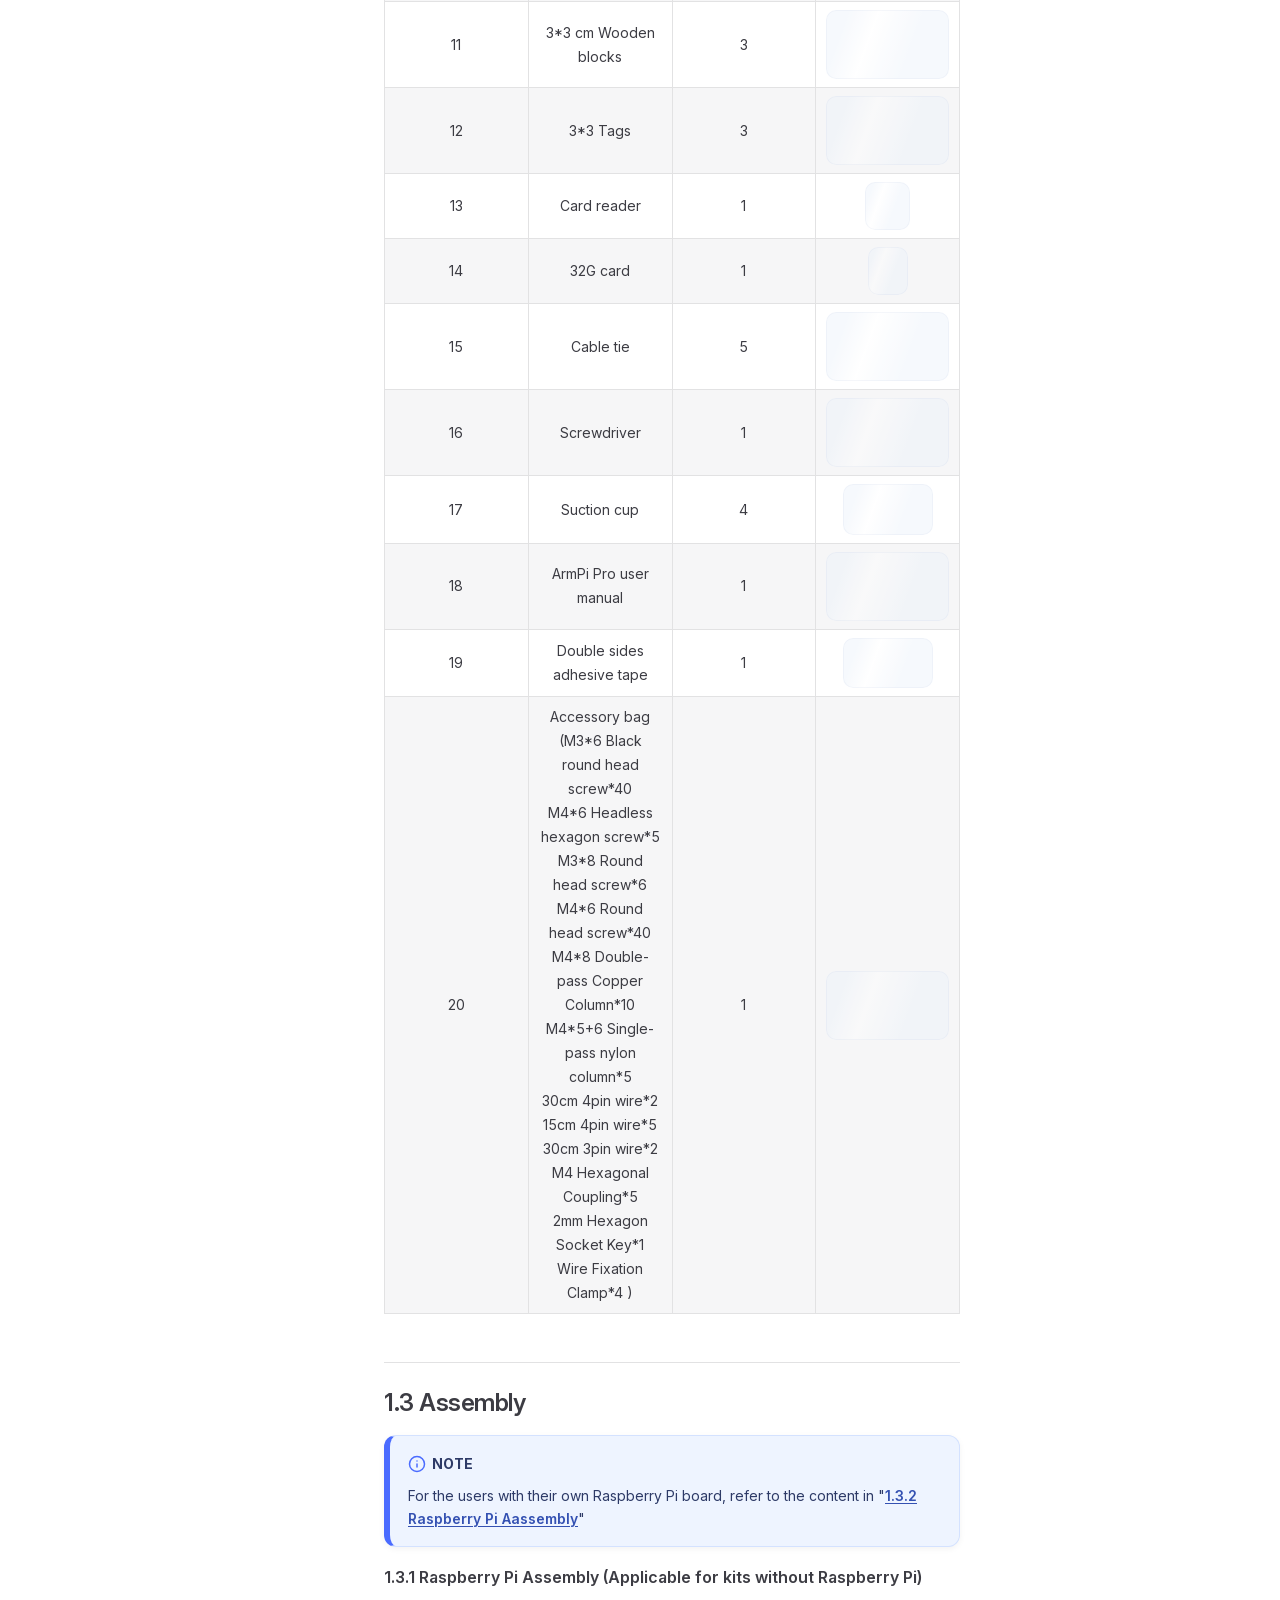
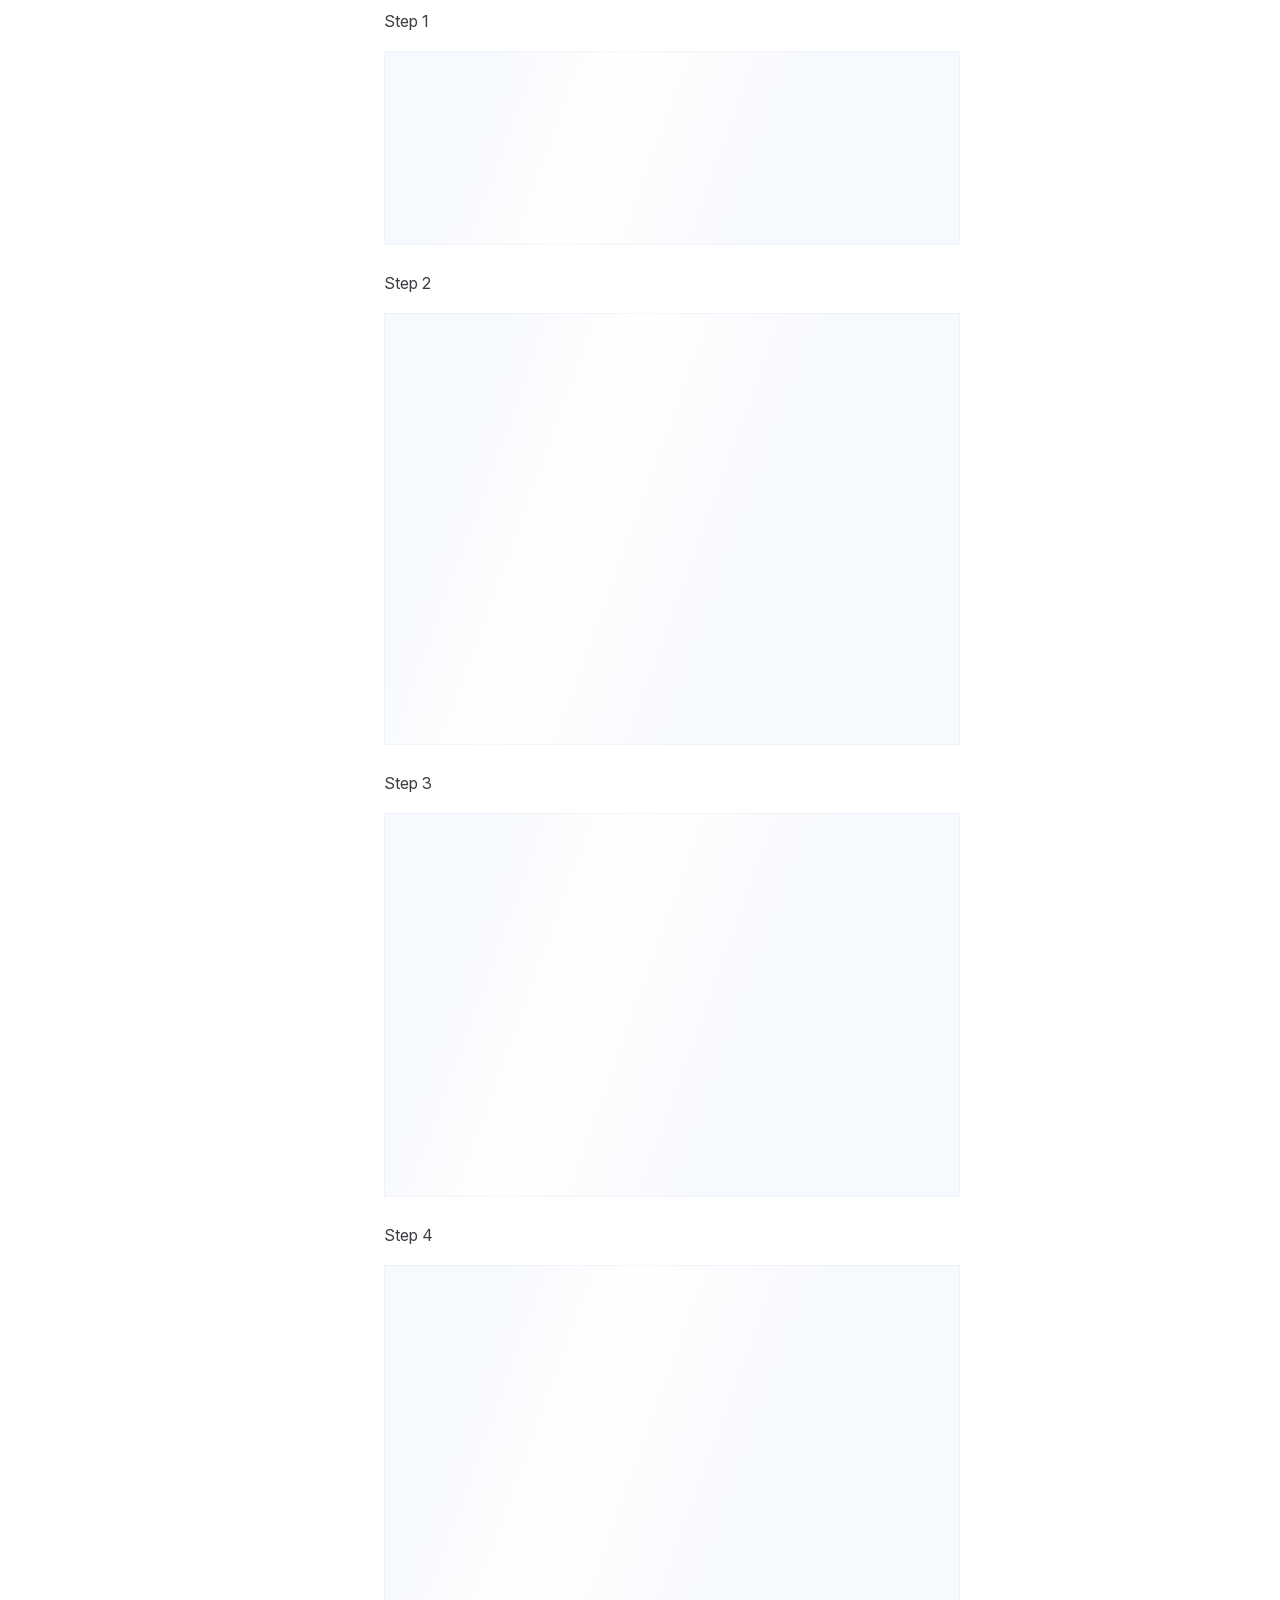
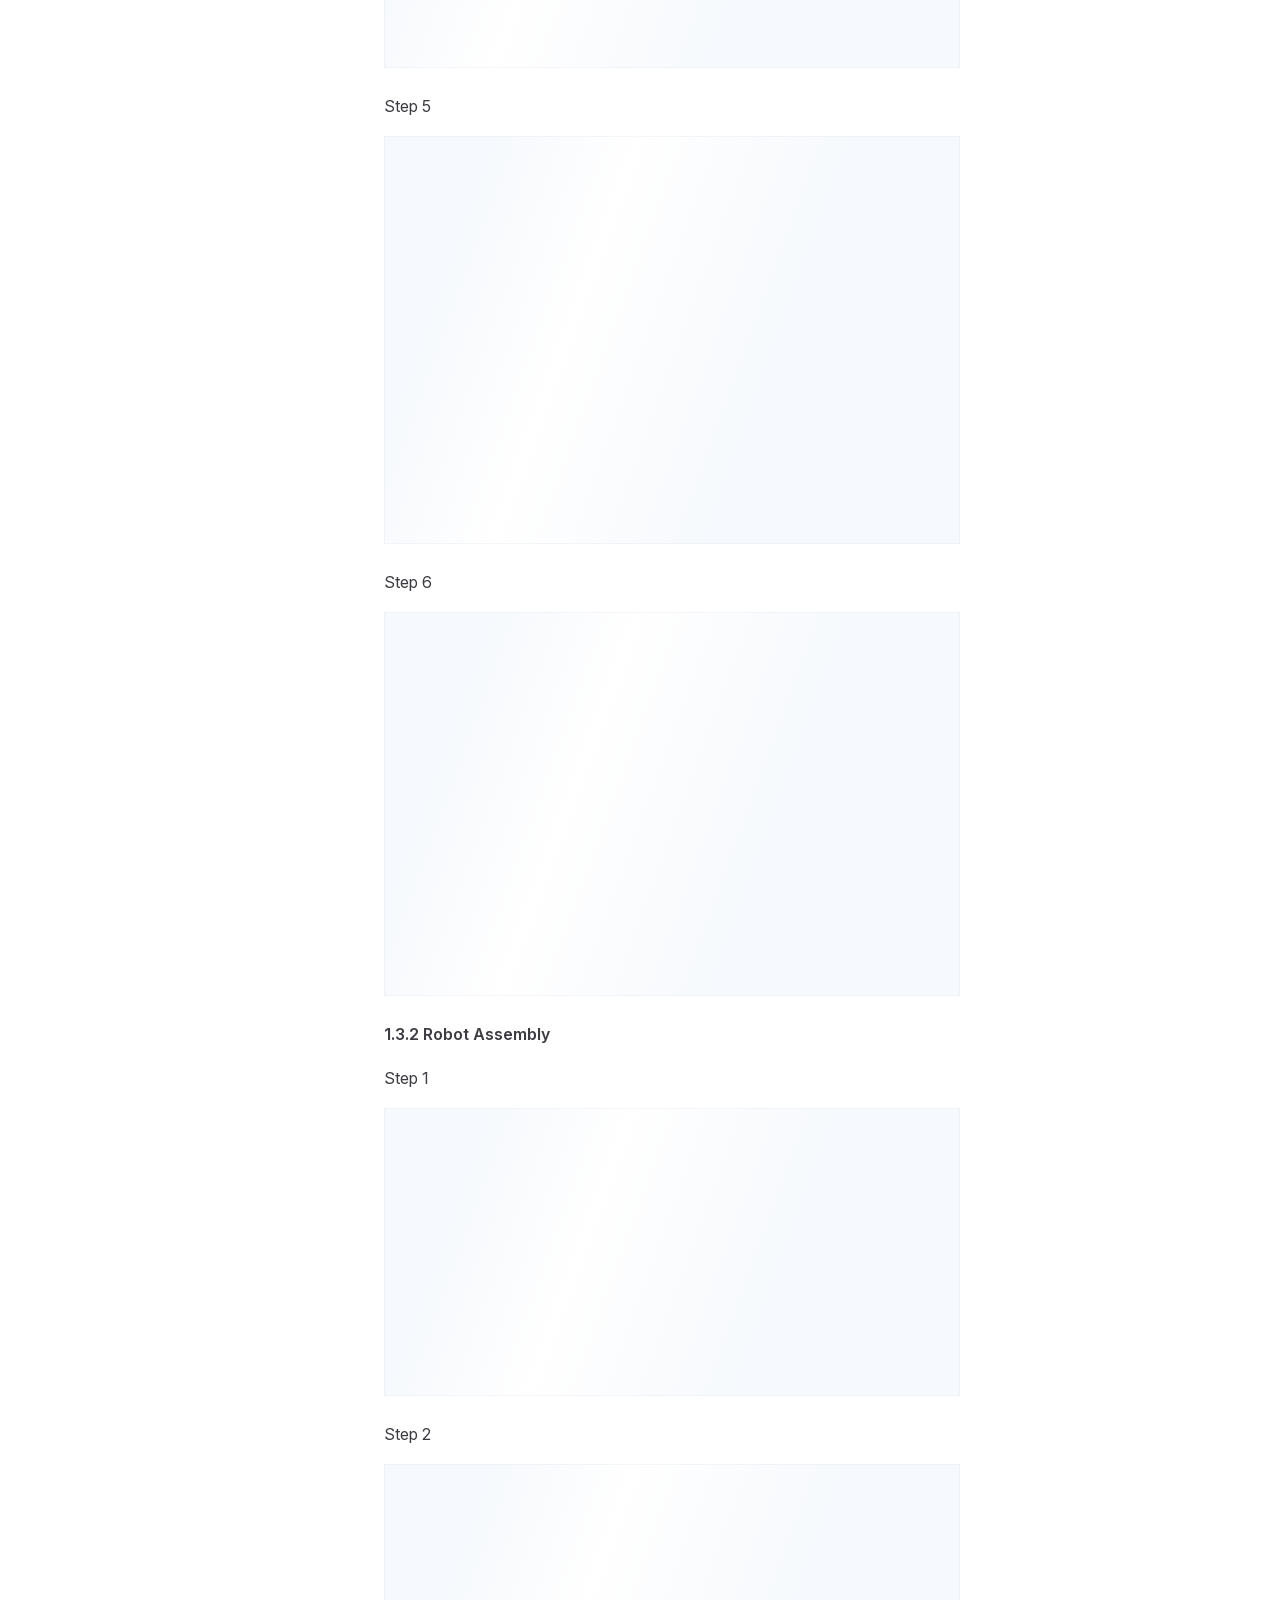
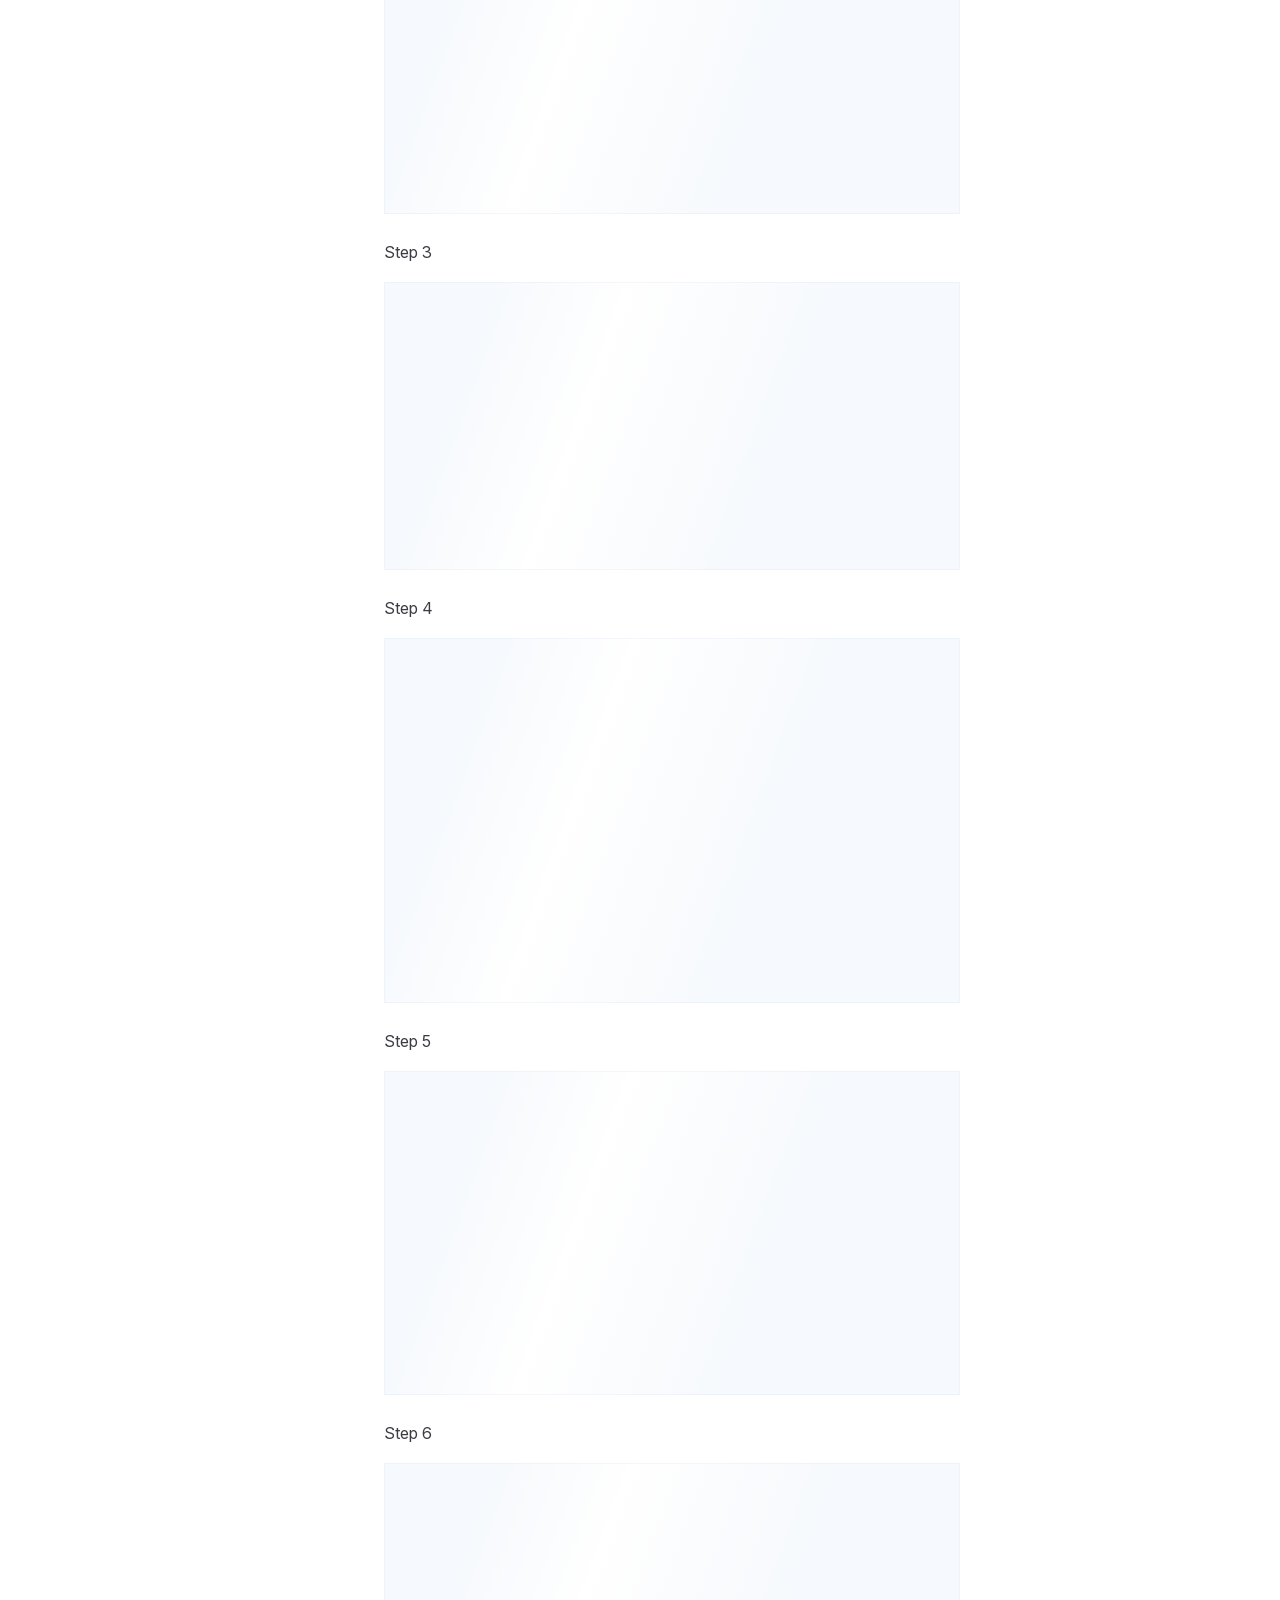
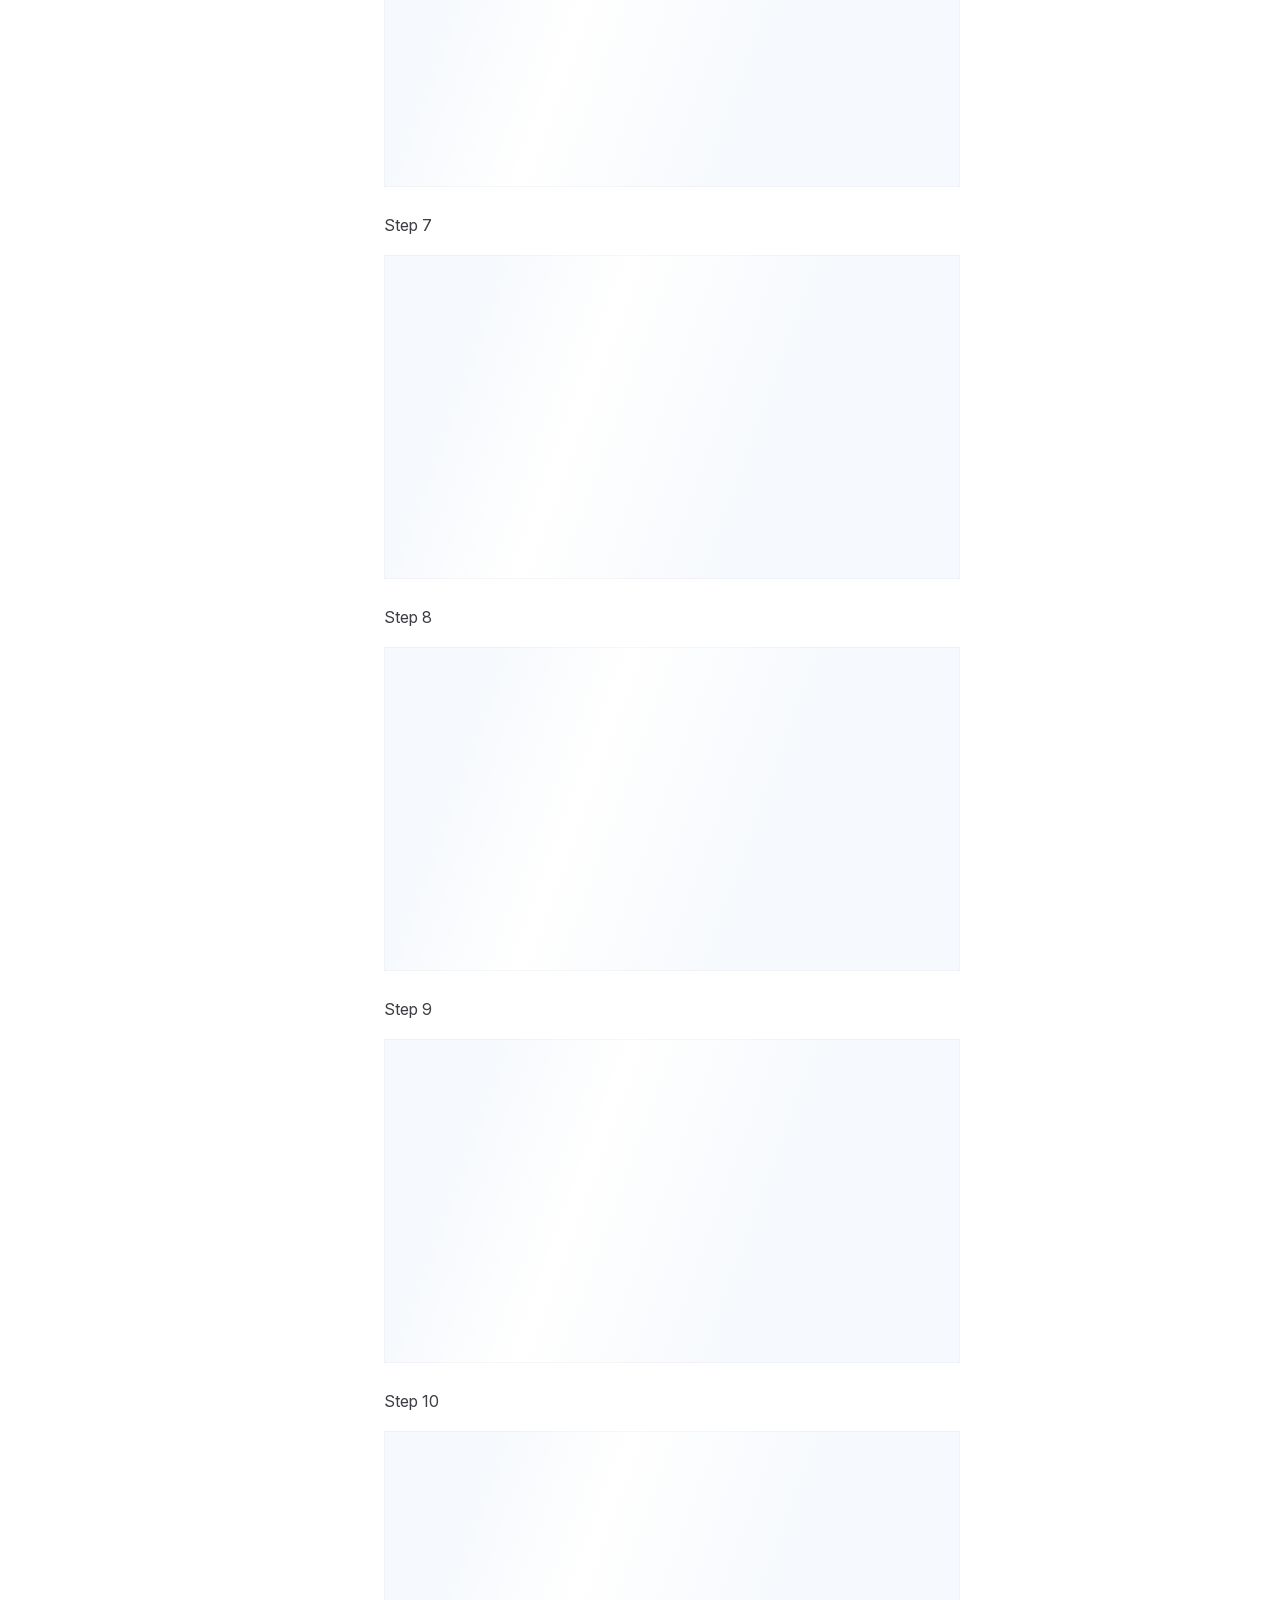
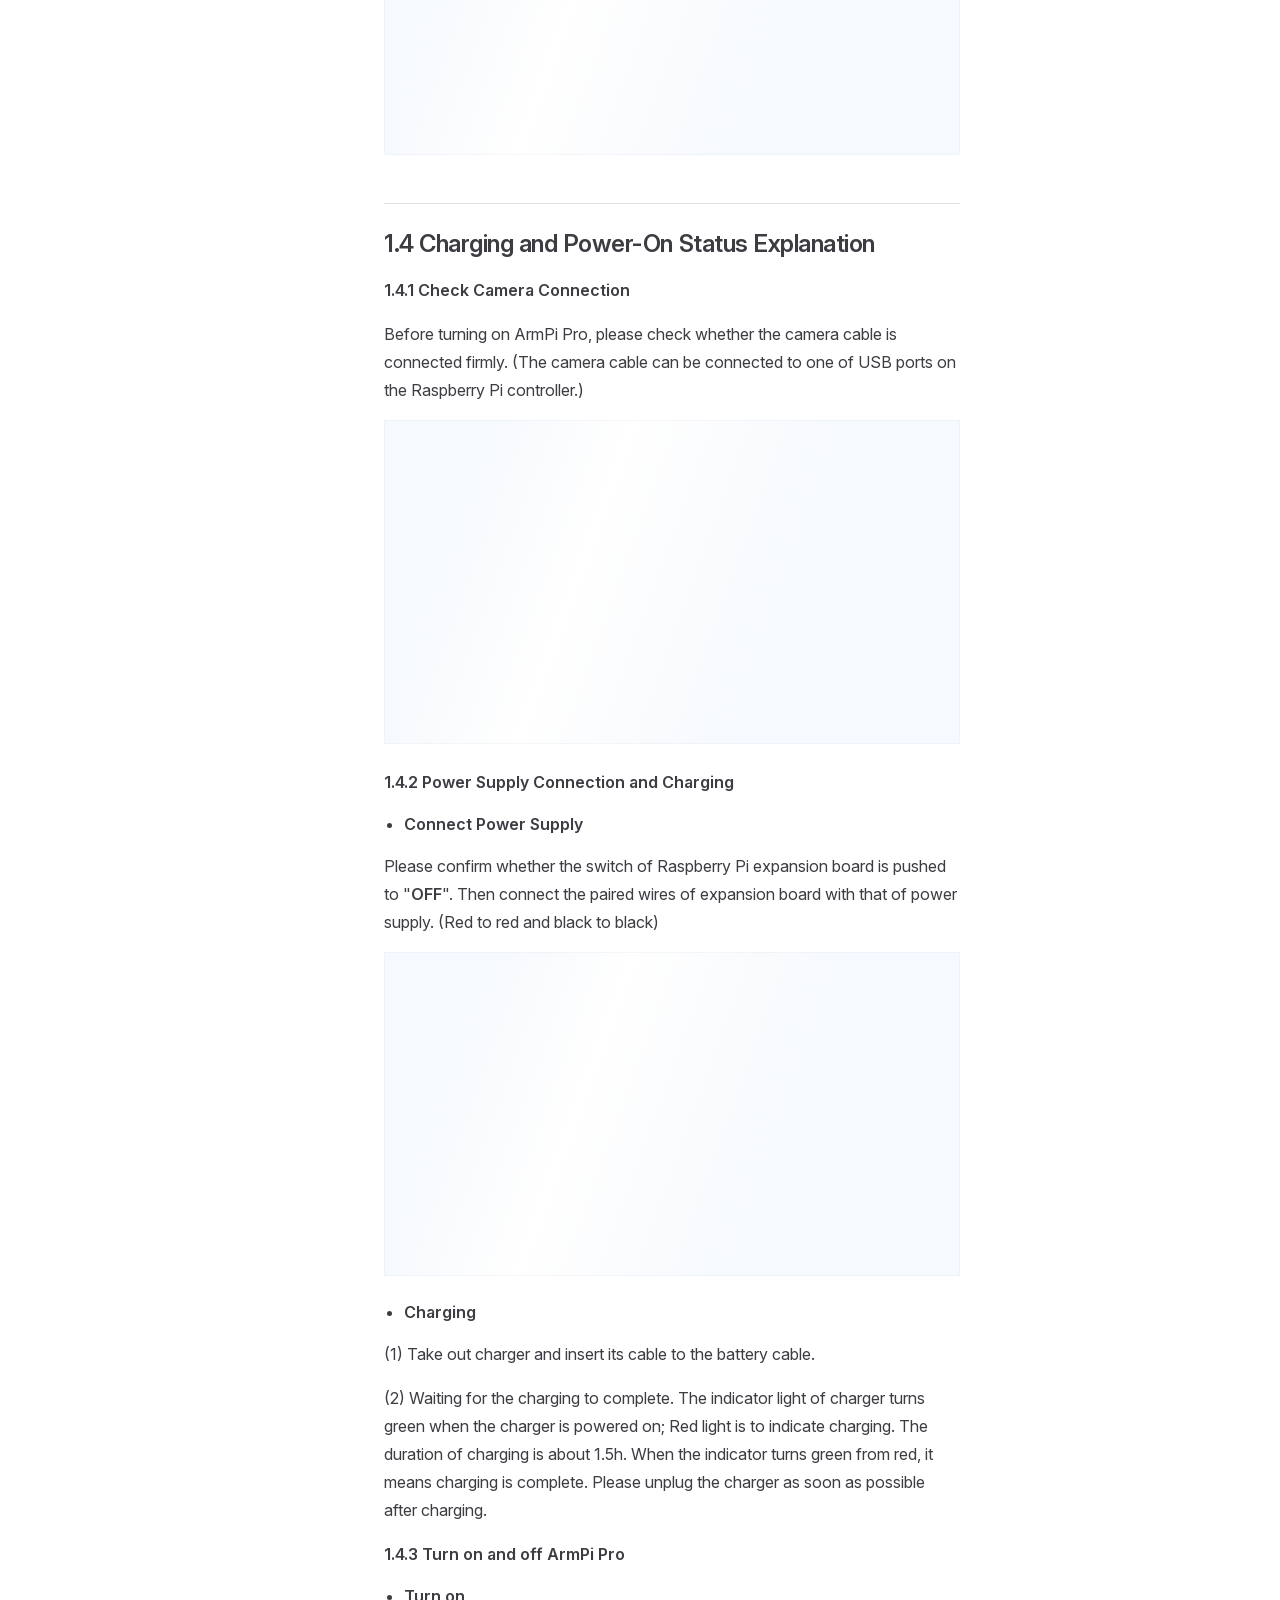
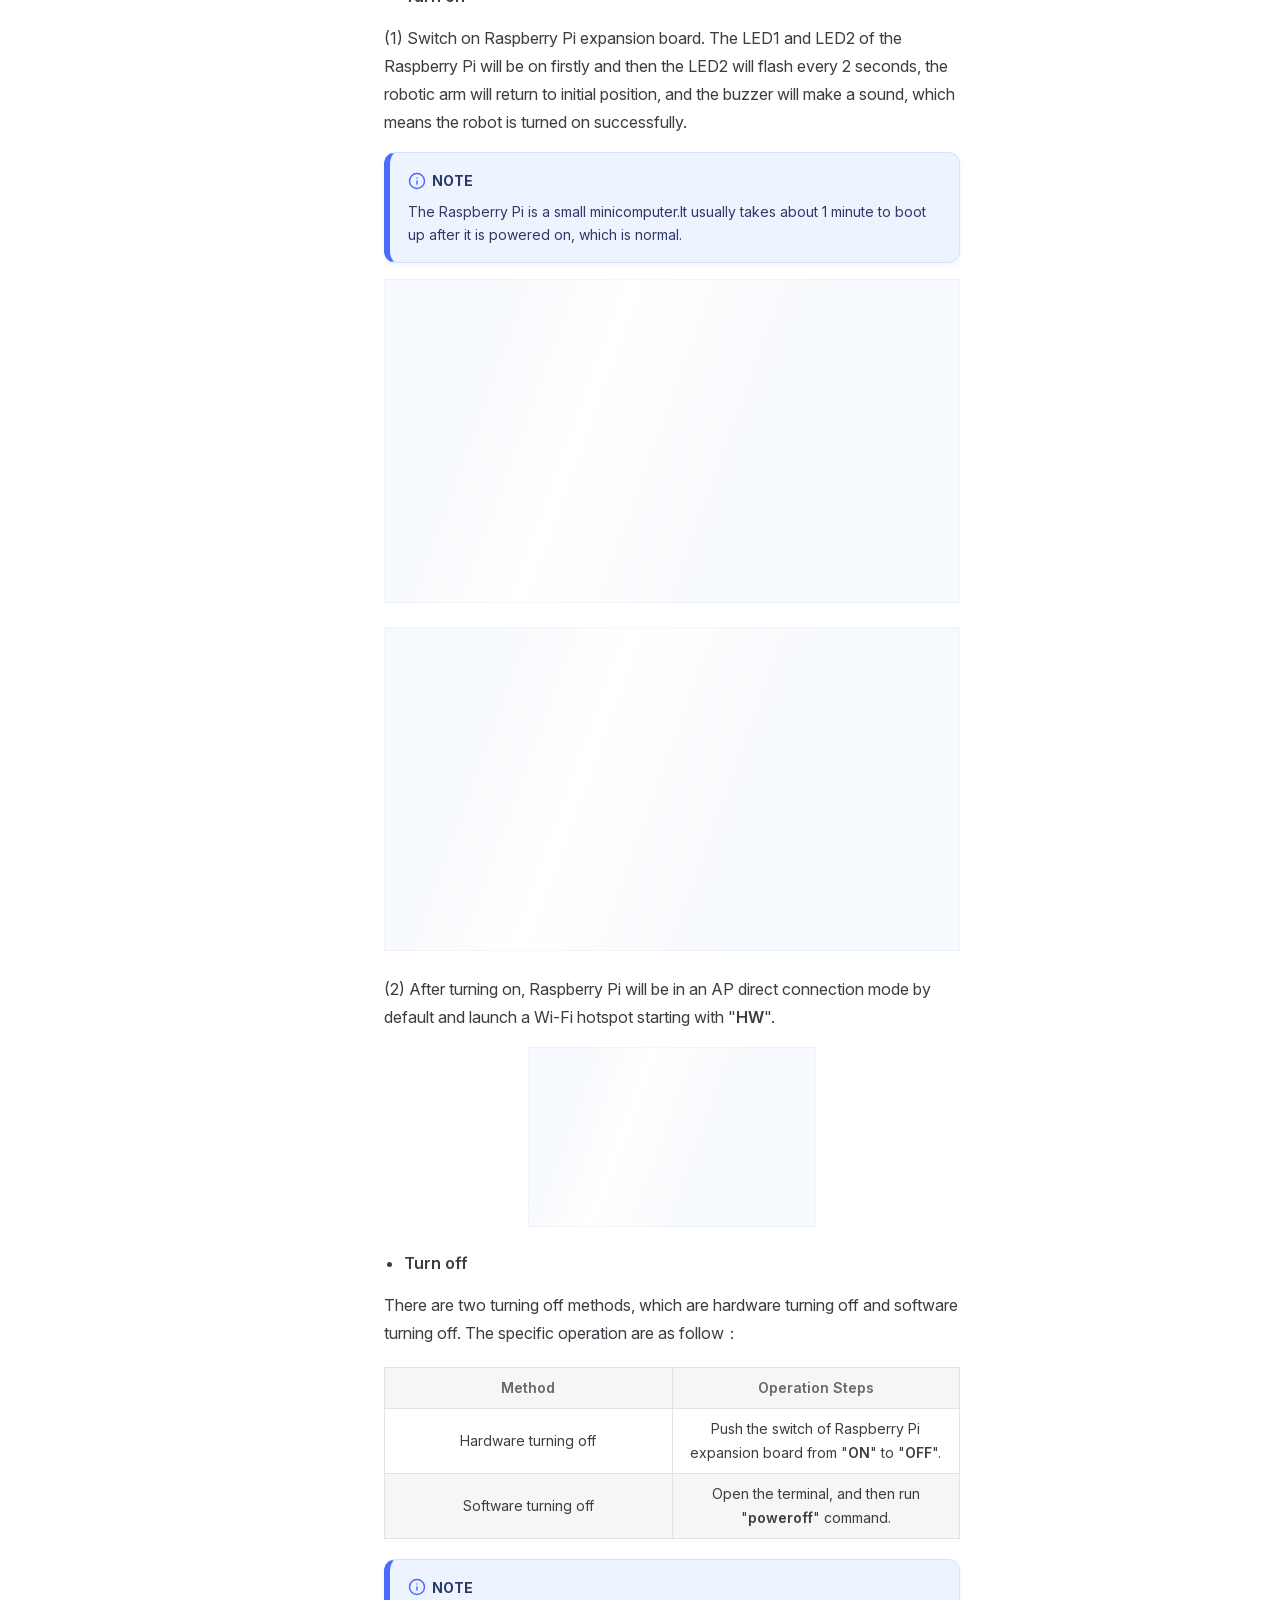
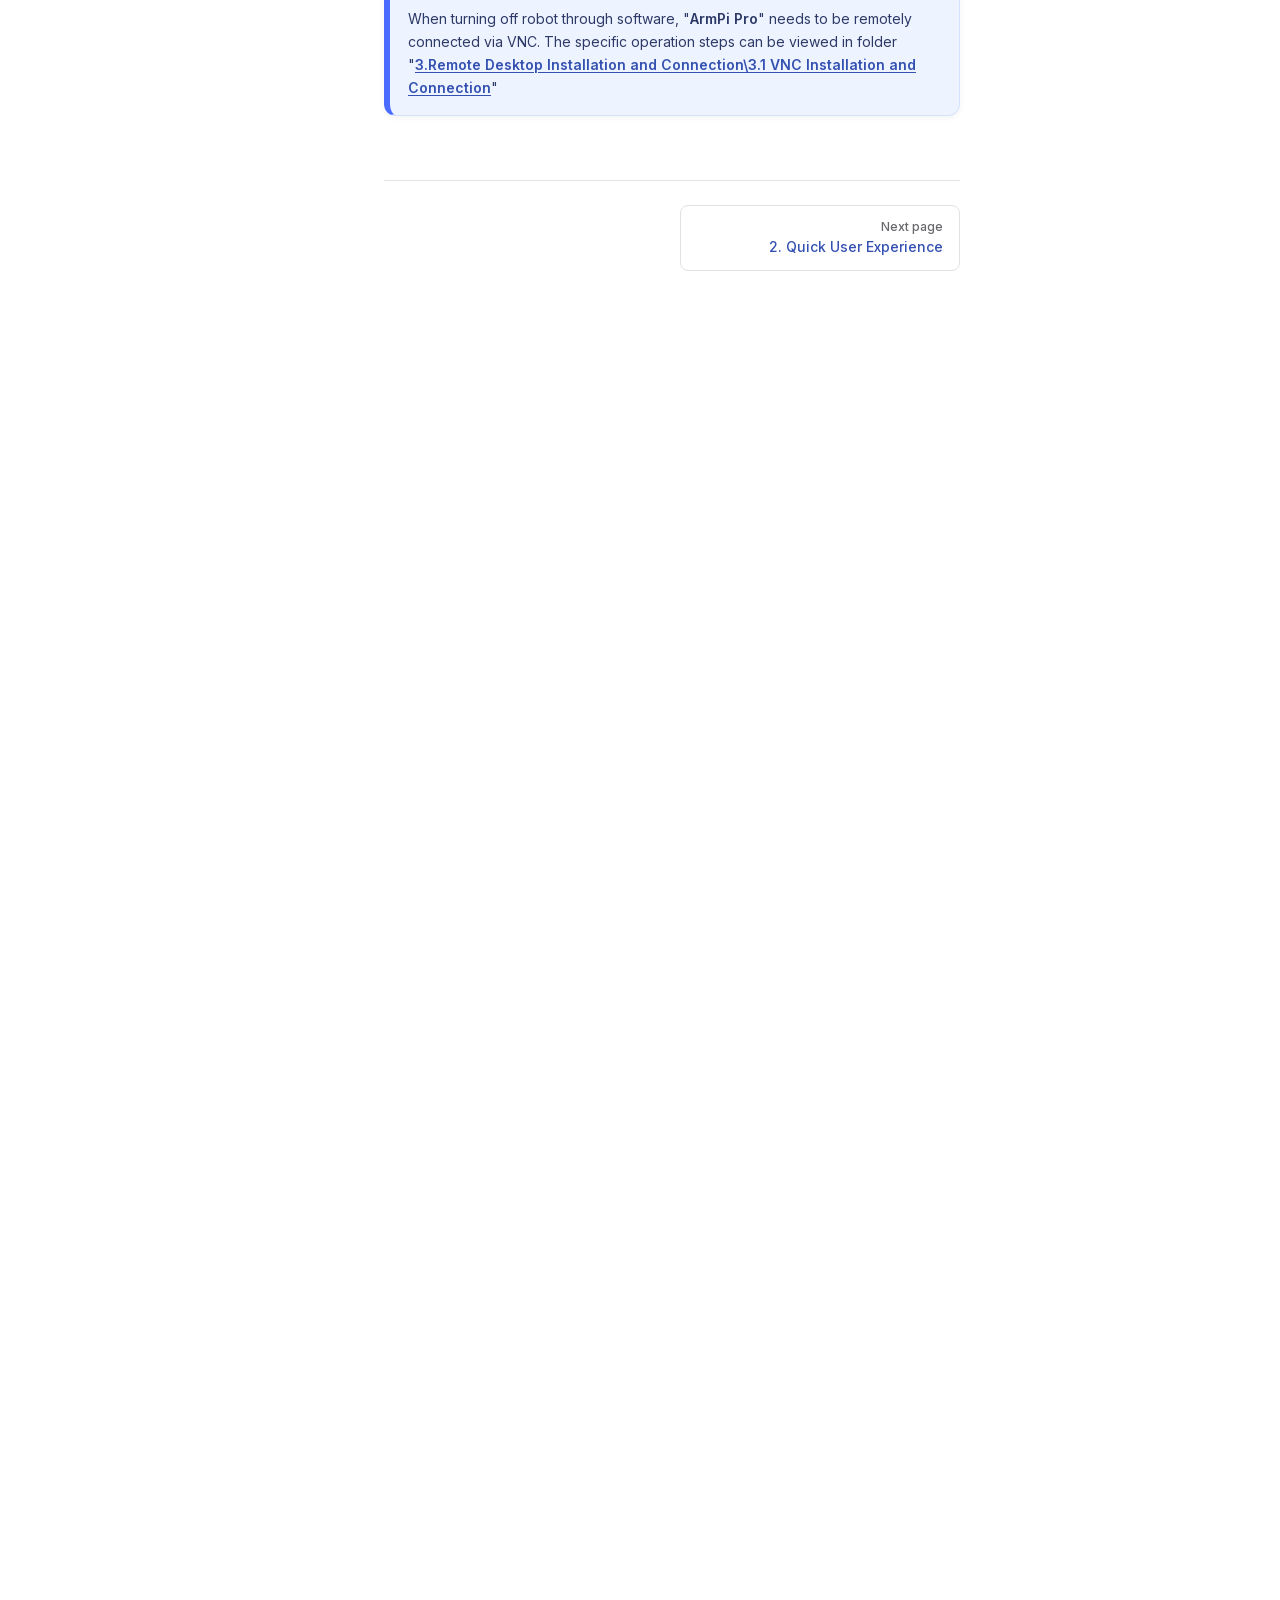
==== commit 005ea54d: "内容修改" ====
--- a/projects/ArmPi_Pro/en/latest/index.html
+++ b/projects/ArmPi_Pro/en/latest/index.html
@@ -9,9 +9,9 @@
     <link rel="preload stylesheet" href="/projects/ArmPi_Pro/en/latest/assets/style.BnwfAUpY.css" as="style">
     <link rel="preload stylesheet" href="/projects/ArmPi_Pro/en/latest/vp-icons.css" as="style">
     
-    <script type="module" src="/projects/ArmPi_Pro/en/latest/assets/app.i0XrrMcQ.js"></script>
+    <script type="module" src="/projects/ArmPi_Pro/en/latest/assets/app.QUJ5fW8A.js"></script>
     <link rel="preload" href="/projects/ArmPi_Pro/en/latest/assets/inter-roman-latin.Di8DUHzh.woff2" as="font" type="font/woff2" crossorigin="">
-    <link rel="modulepreload" href="/projects/ArmPi_Pro/en/latest/assets/chunks/theme.B9lfust_.js">
+    <link rel="modulepreload" href="/projects/ArmPi_Pro/en/latest/assets/chunks/theme.Byy0BI52.js">
     <link rel="modulepreload" href="/projects/ArmPi_Pro/en/latest/assets/chunks/framework.CNYUdSfs.js">
     <link rel="modulepreload" href="/projects/ArmPi_Pro/en/latest/assets/index.md.DxuQmBRK.lean.js">
     <link rel="icon" href="/projects/ArmPi_Pro/en/latest/favicon.ico">
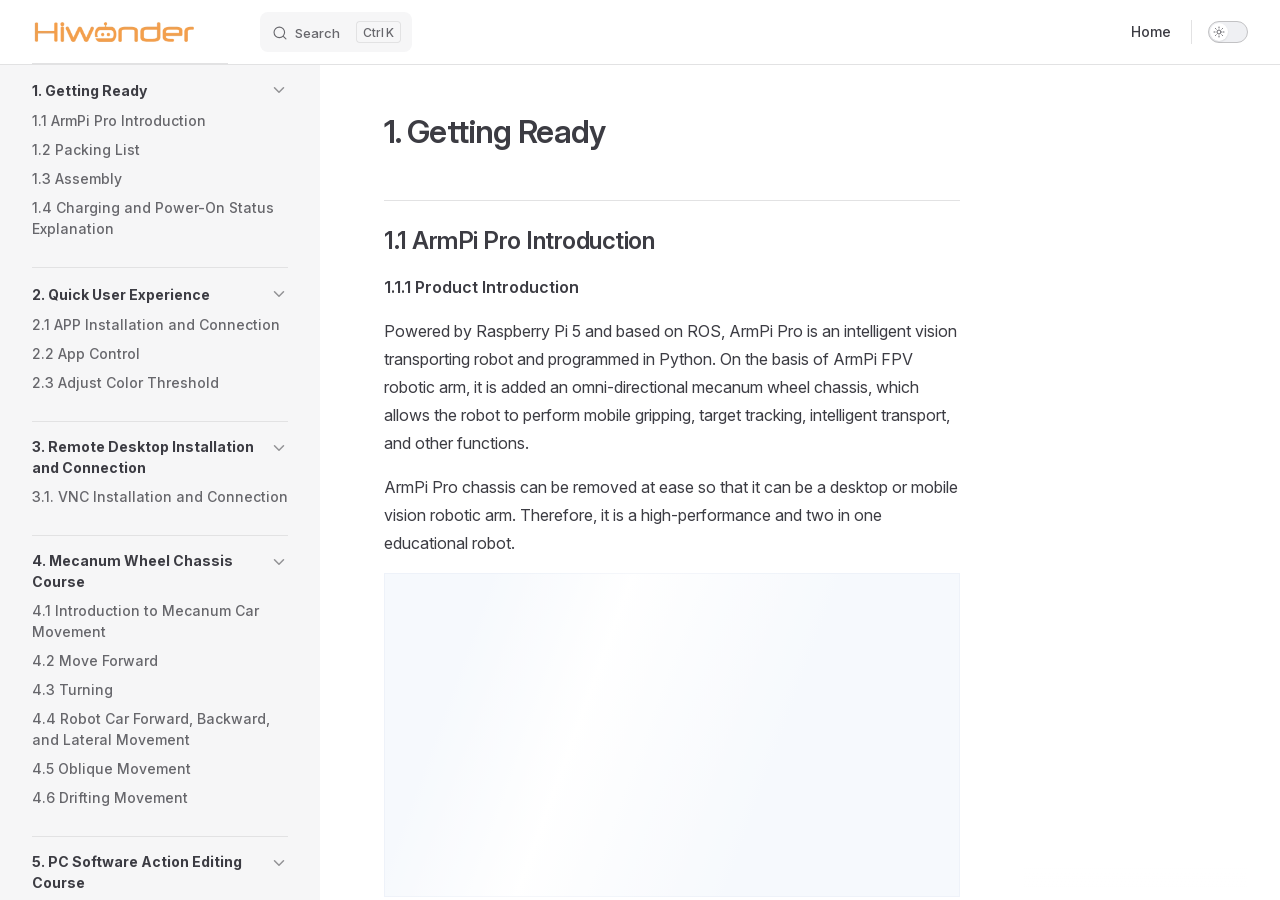
==== commit a19a1636: "内容修改" ====
--- a/projects/ArmPi_Pro/en/latest/index.html
+++ b/projects/ArmPi_Pro/en/latest/index.html
@@ -9,9 +9,9 @@
     <link rel="preload stylesheet" href="/projects/ArmPi_Pro/en/latest/assets/style.BnwfAUpY.css" as="style">
     <link rel="preload stylesheet" href="/projects/ArmPi_Pro/en/latest/vp-icons.css" as="style">
     
-    <script type="module" src="/projects/ArmPi_Pro/en/latest/assets/app.QUJ5fW8A.js"></script>
+    <script type="module" src="/projects/ArmPi_Pro/en/latest/assets/app.Ce1RFFX6.js"></script>
     <link rel="preload" href="/projects/ArmPi_Pro/en/latest/assets/inter-roman-latin.Di8DUHzh.woff2" as="font" type="font/woff2" crossorigin="">
-    <link rel="modulepreload" href="/projects/ArmPi_Pro/en/latest/assets/chunks/theme.Byy0BI52.js">
+    <link rel="modulepreload" href="/projects/ArmPi_Pro/en/latest/assets/chunks/theme.Yqtg_Yma.js">
     <link rel="modulepreload" href="/projects/ArmPi_Pro/en/latest/assets/chunks/framework.CNYUdSfs.js">
     <link rel="modulepreload" href="/projects/ArmPi_Pro/en/latest/assets/index.md.DxuQmBRK.lean.js">
     <link rel="icon" href="/projects/ArmPi_Pro/en/latest/favicon.ico">
@@ -20,7 +20,7 @@
   </head>
   <body>
     <div id="app"><!--[--><div class="page-redirect" style="text-align:center;padding:100px 20px;"><p>Redirecting to content page...</p><p><a href="/projects/ArmPi_Pro/en/latest/docs/1_read_before_studying.html" target="_self">If you are not redirected automatically, click here</a></p></div><!--[--><!----><!--]--><!----><!--]--></div>
-    <script>window.__VP_HASH_MAP__=JSON.parse("{\"docs_10_upper_computer.md\":\"CCubzlgY\",\"docs_11_forward_inverse_kinematics.md\":\"XesEdll-\",\"docs_12.monocular_camera.md\":\"DjdQRmtc\",\"docs_14_ros_opencv.md\":\"DRslVT5v\",\"docs_15_network_configuration.md\":\"C0N5q9LV\",\"docs_1_read_before_studying.md\":\"C93EbYGP\",\"docs_2_play_first_hand.md\":\"DgorR8yL\",\"docs_8_remote_tool.md\":\"ys9f1JE6\",\"docs_9_wheat_wheel_chassis.md\":\"BzrQaefX\",\"docs_general_basic_courses.md\":\"C8MEGQ43\",\"docs_index.md\":\"iLPtb9TP\",\"docs_resources_download.md\":\"DAw7hlaB\",\"index.md\":\"DxuQmBRK\"}");window.__VP_SITE_DATA__=JSON.parse("{\"lang\":\"en-US\",\"dir\":\"ltr\",\"title\":\"ArmPi_Pro Documentation\",\"description\":\"ArmPi_Pro robot documentation\",\"base\":\"/projects/ArmPi_Pro/en/latest/\",\"head\":[],\"router\":{\"prefetchLinks\":true},\"appearance\":true,\"themeConfig\":{\"siteTitle\":false,\"logo\":\"/e-logo.webp\",\"outline\":[2,3],\"search\":{\"provider\":\"local\",\"options\":{\"translations\":{\"button\":{\"buttonText\":\"Search\",\"buttonAriaLabel\":\"Search\"},\"modal\":{\"searchBox\":{\"resetButtonTitle\":\"Clear search query\",\"resetButtonAriaLabel\":\"Clear search query\",\"cancelButtonText\":\"Cancel\",\"cancelButtonAriaLabel\":\"Cancel\"},\"startScreen\":{\"recentSearchTitle\":\"Recent Searches\",\"noRecentSearchText\":\"No recent searches\",\"suggestedQueryTitle\":\"Suggested Queries\"},\"noResultsScreen\":{\"noResultsText\":\"No results found for\",\"suggestedQueryText\":\"You can try searching for\",\"reportMissingResultsText\":\"Have any queries?\",\"reportMissingResultsLinkText\":\"Report here\"},\"footer\":{\"selectText\":\"to select\",\"navigateText\":\"to navigate\",\"closeText\":\"to close\"}}}}},\"nav\":[{\"text\":\"Home\",\"link\":\"https://www.hiwonder.net/\",\"target\":\"_self\"}],\"sidebar\":[{\"text\":\"1. Getting Ready\",\"link\":\"/docs/1_read_before_studying.html\",\"collapsed\":false,\"items\":[{\"text\":\"1.1  ArmPi Pro Introduction\",\"link\":\"/docs/1_read_before_studying.html#_1-1-armpi-pro-introduction\"},{\"text\":\"1.2 Packing List\",\"link\":\"/docs/1_read_before_studying.html#_1-2-packing-list\"},{\"text\":\"1.3 Assembly\",\"link\":\"/docs/1_read_before_studying.html#_1-3-assembly\"},{\"text\":\"1.4 Charging and Power-On Status Explanation\",\"link\":\"/docs/1_read_before_studying.html#_1-4-charging-and-power-on-status-explanation\"}]},{\"text\":\"2. Quick User Experience\",\"link\":\"/docs/2_play_first_hand.html\",\"collapsed\":false,\"items\":[{\"text\":\"2.1 APP Installation and Connection\",\"link\":\"/docs/2_play_first_hand.html#_2-1-app-installation-and-connection\"},{\"text\":\"2.2 App Control\",\"link\":\"/docs/2_play_first_hand.html#_2-2-app-control\"},{\"text\":\"2.3 Adjust Color Threshold\",\"link\":\"/docs/2_play_first_hand.html#_2-3-adjust-color-threshold\"}]},{\"text\":\"3. Remote Desktop Installation and Connection\",\"link\":\"/docs/8_remote_tool.html\",\"collapsed\":false,\"items\":[{\"text\":\"3.1. VNC Installation and Connection\",\"link\":\"/docs/8_remote_tool.html#_3-1-vnc-installation-and-connection\"}]},{\"text\":\"4. Mecanum Wheel Chassis Course\",\"link\":\"/docs/9_wheat_wheel_chassis.html\",\"collapsed\":false,\"items\":[{\"text\":\"4.1 Introduction to Mecanum Car Movement\",\"link\":\"/docs/9_wheat_wheel_chassis.html#_4-1-introduction-to-mecanum-car-movement\"},{\"text\":\"4.2 Move Forward\",\"link\":\"/docs/9_wheat_wheel_chassis.html#_4-2-move-forward\"},{\"text\":\"4.3 Turning\",\"link\":\"/docs/9_wheat_wheel_chassis.html#_4-3-turning\"},{\"text\":\"4.4 Robot Car Forward, Backward, and Lateral Movement\",\"link\":\"/docs/9_wheat_wheel_chassis.html#_4-4-robot-car-forward-backward-and-lateral-movement\"},{\"text\":\"4.5 Oblique Movement\",\"link\":\"/docs/9_wheat_wheel_chassis.html#_4-5-oblique-movement\"},{\"text\":\"4.6 Drifting Movement\",\"link\":\"/docs/9_wheat_wheel_chassis.html#_4-6-drifting-movement\"}]},{\"text\":\"5. PC Software Action Editing Course\",\"link\":\"/docs/10_upper_computer.html\",\"collapsed\":false,\"items\":[{\"text\":\"5.1 Start PC Software\",\"link\":\"/docs/10_upper_computer.html#_5-1-start-pc-software\"},{\"text\":\"5.2 Call Action Group\",\"link\":\"/docs/10_upper_computer.html#_5-2-call-action-group\"},{\"text\":\"5.3 Action Programming\",\"link\":\"/docs/10_upper_computer.html#_5-3-action-programming\"},{\"text\":\"5.4 Integrate Action File\",\"link\":\"/docs/10_upper_computer.html#_5-4-integrate-action-file\"},{\"text\":\"5.5  Import and Export Action File\",\"link\":\"/docs/10_upper_computer.html#_5-5-import-and-export-action-file\"}]},{\"text\":\"6. Forward and Inverse Kinematics Course\",\"link\":\"/docs/11_Forward_inverse_kinematics.html\",\"collapsed\":false,\"items\":[{\"text\":\"6.1 Establish robotic Arm Coordinate System\",\"link\":\"/docs/11_Forward_inverse_kinematics.html#_6-1-establish-robotic-arm-coordinate-system\"},{\"text\":\"6.2 Brief Analysis of Forward Kinematics\",\"link\":\"/docs/11_Forward_inverse_kinematics.html#_6-2-brief-analysis-of-forward-kinematics\"},{\"text\":\"6.3 Brief Analysis of Inverse Kinematics\",\"link\":\"/docs/11_Forward_inverse_kinematics.html#_6-3-brief-analysis-of-inverse-kinematics\"},{\"text\":\"6.4 The Movement of Robotic Arm on XYZ Axes\",\"link\":\"/docs/11_Forward_inverse_kinematics.html#_6-4-the-movement-of-robotic-arm-on-xyz-axes\"},{\"text\":\"6.5 The Movement of Robotic Arm and Chassis car\",\"link\":\"/docs/11_Forward_inverse_kinematics.html#_6-5-the-movement-of-robotic-arm-and-chassis-car\"}]},{\"text\":\"7. Monocular Camera Lesson\",\"link\":\"/docs/12.monocular_camera.html\",\"collapsed\":false,\"items\":[{\"text\":\"7.1 Monocular Camera Usage\",\"link\":\"/docs/12.monocular_camera.html#_7-1-monocular-camera-usage\"},{\"text\":\"7.2 Camera Calibration\",\"link\":\"/docs/12.monocular_camera.html#_7-2-camera-calibration\"}]},{\"text\":\"8. ROS+OpenCV Course\",\"link\":\"/docs/14_ros_opencv.html\",\"collapsed\":false,\"items\":[{\"text\":\"8.1 Color Recognition\",\"link\":\"/docs/14_ros_opencv.html#_8-1-color-recognition\"},{\"text\":\"8.2 Target Positioning\",\"link\":\"/docs/14_ros_opencv.html#_8-2-target-positioning\"},{\"text\":\"8.3 Color Tracking\",\"link\":\"/docs/14_ros_opencv.html#_8-3-color-tracking\"},{\"text\":\"8.4 Tag Recognition\",\"link\":\"/docs/14_ros_opencv.html#_8-4-tag-recognition\"},{\"text\":\"8.5 Target Tracking\",\"link\":\"/docs/14_ros_opencv.html#_8-5-target-tracking\"},{\"text\":\"8.6 Face Recognition\",\"link\":\"/docs/14_ros_opencv.html#_8-6-face-recognition\"},{\"text\":\"8.7 Line Following\",\"link\":\"/docs/14_ros_opencv.html#_8-7-line-following\"},{\"text\":\"8.8 Intelligent Picking\",\"link\":\"/docs/14_ros_opencv.html#_8-8-intelligent-picking\"},{\"text\":\"8.9 Intelligent Transport\",\"link\":\"/docs/14_ros_opencv.html#_8-9-intelligent-transport\"},{\"text\":\"8.10 Smart Stacking\",\"link\":\"/docs/14_ros_opencv.html#_8-10-smart-stacking\"}]},{\"text\":\"9. Raspberry Pi Series Robot Network Configuration Instruction\",\"link\":\"/docs/15_network_configuration.html\",\"collapsed\":false,\"items\":[{\"text\":\"9.1 Network Configuration Overview\",\"link\":\"/docs/15_network_configuration.html#_9-1-network-configuration-overview\"},{\"text\":\"9.2 AP Direct Connection Mode\",\"link\":\"/docs/15_network_configuration.html#_9-2-ap-direct-connection-mode\"},{\"text\":\"9.3 Connecting in LAN Mode (optional)\",\"link\":\"/docs/15_network_configuration.html#_9-3-connecting-in-lan-mode-optional\"}]},{\"text\":\"Basic Development Course\",\"link\":\"/docs/general_basic_courses.html\",\"collapsed\":false,\"items\":[]},{\"text\":\"Appendix\",\"link\":\"/docs/resources_download.html\",\"collapsed\":false,\"items\":[]}]},\"locales\":{},\"scrollOffset\":134,\"cleanUrls\":false}");</script>
+    <script>window.__VP_HASH_MAP__=JSON.parse("{\"docs_10_upper_computer.md\":\"CCubzlgY\",\"docs_11_forward_inverse_kinematics.md\":\"XesEdll-\",\"docs_12.monocular_camera.md\":\"DjdQRmtc\",\"docs_14_ros_opencv.md\":\"DRslVT5v\",\"docs_15_network_configuration.md\":\"C0N5q9LV\",\"docs_1_read_before_studying.md\":\"C93EbYGP\",\"docs_2_play_first_hand.md\":\"DgorR8yL\",\"docs_8_remote_tool.md\":\"ys9f1JE6\",\"docs_9_wheat_wheel_chassis.md\":\"BzrQaefX\",\"docs_general_basic_courses.md\":\"C8MEGQ43\",\"docs_index.md\":\"iLPtb9TP\",\"docs_resources_download.md\":\"B86SKpFB\",\"index.md\":\"DxuQmBRK\"}");window.__VP_SITE_DATA__=JSON.parse("{\"lang\":\"en-US\",\"dir\":\"ltr\",\"title\":\"ArmPi_Pro Documentation\",\"description\":\"ArmPi_Pro robot documentation\",\"base\":\"/projects/ArmPi_Pro/en/latest/\",\"head\":[],\"router\":{\"prefetchLinks\":true},\"appearance\":true,\"themeConfig\":{\"siteTitle\":false,\"logo\":\"/e-logo.webp\",\"outline\":[2,3],\"search\":{\"provider\":\"local\",\"options\":{\"translations\":{\"button\":{\"buttonText\":\"Search\",\"buttonAriaLabel\":\"Search\"},\"modal\":{\"searchBox\":{\"resetButtonTitle\":\"Clear search query\",\"resetButtonAriaLabel\":\"Clear search query\",\"cancelButtonText\":\"Cancel\",\"cancelButtonAriaLabel\":\"Cancel\"},\"startScreen\":{\"recentSearchTitle\":\"Recent Searches\",\"noRecentSearchText\":\"No recent searches\",\"suggestedQueryTitle\":\"Suggested Queries\"},\"noResultsScreen\":{\"noResultsText\":\"No results found for\",\"suggestedQueryText\":\"You can try searching for\",\"reportMissingResultsText\":\"Have any queries?\",\"reportMissingResultsLinkText\":\"Report here\"},\"footer\":{\"selectText\":\"to select\",\"navigateText\":\"to navigate\",\"closeText\":\"to close\"}}}}},\"nav\":[{\"text\":\"Home\",\"link\":\"https://www.hiwonder.net/\",\"target\":\"_self\"}],\"sidebar\":[{\"text\":\"1. Getting Ready\",\"link\":\"/docs/1_read_before_studying.html\",\"collapsed\":false,\"items\":[{\"text\":\"1.1  ArmPi Pro Introduction\",\"link\":\"/docs/1_read_before_studying.html#_1-1-armpi-pro-introduction\"},{\"text\":\"1.2 Packing List\",\"link\":\"/docs/1_read_before_studying.html#_1-2-packing-list\"},{\"text\":\"1.3 Assembly\",\"link\":\"/docs/1_read_before_studying.html#_1-3-assembly\"},{\"text\":\"1.4 Charging and Power-On Status Explanation\",\"link\":\"/docs/1_read_before_studying.html#_1-4-charging-and-power-on-status-explanation\"}]},{\"text\":\"2. Quick User Experience\",\"link\":\"/docs/2_play_first_hand.html\",\"collapsed\":false,\"items\":[{\"text\":\"2.1 APP Installation and Connection\",\"link\":\"/docs/2_play_first_hand.html#_2-1-app-installation-and-connection\"},{\"text\":\"2.2 App Control\",\"link\":\"/docs/2_play_first_hand.html#_2-2-app-control\"},{\"text\":\"2.3 Adjust Color Threshold\",\"link\":\"/docs/2_play_first_hand.html#_2-3-adjust-color-threshold\"}]},{\"text\":\"3. Remote Desktop Installation and Connection\",\"link\":\"/docs/8_remote_tool.html\",\"collapsed\":false,\"items\":[{\"text\":\"3.1. VNC Installation and Connection\",\"link\":\"/docs/8_remote_tool.html#_3-1-vnc-installation-and-connection\"}]},{\"text\":\"4. Mecanum Wheel Chassis Course\",\"link\":\"/docs/9_wheat_wheel_chassis.html\",\"collapsed\":false,\"items\":[{\"text\":\"4.1 Introduction to Mecanum Car Movement\",\"link\":\"/docs/9_wheat_wheel_chassis.html#_4-1-introduction-to-mecanum-car-movement\"},{\"text\":\"4.2 Move Forward\",\"link\":\"/docs/9_wheat_wheel_chassis.html#_4-2-move-forward\"},{\"text\":\"4.3 Turning\",\"link\":\"/docs/9_wheat_wheel_chassis.html#_4-3-turning\"},{\"text\":\"4.4 Robot Car Forward, Backward, and Lateral Movement\",\"link\":\"/docs/9_wheat_wheel_chassis.html#_4-4-robot-car-forward-backward-and-lateral-movement\"},{\"text\":\"4.5 Oblique Movement\",\"link\":\"/docs/9_wheat_wheel_chassis.html#_4-5-oblique-movement\"},{\"text\":\"4.6 Drifting Movement\",\"link\":\"/docs/9_wheat_wheel_chassis.html#_4-6-drifting-movement\"}]},{\"text\":\"5. PC Software Action Editing Course\",\"link\":\"/docs/10_upper_computer.html\",\"collapsed\":false,\"items\":[{\"text\":\"5.1 Start PC Software\",\"link\":\"/docs/10_upper_computer.html#_5-1-start-pc-software\"},{\"text\":\"5.2 Call Action Group\",\"link\":\"/docs/10_upper_computer.html#_5-2-call-action-group\"},{\"text\":\"5.3 Action Programming\",\"link\":\"/docs/10_upper_computer.html#_5-3-action-programming\"},{\"text\":\"5.4 Integrate Action File\",\"link\":\"/docs/10_upper_computer.html#_5-4-integrate-action-file\"},{\"text\":\"5.5  Import and Export Action File\",\"link\":\"/docs/10_upper_computer.html#_5-5-import-and-export-action-file\"}]},{\"text\":\"6. Forward and Inverse Kinematics Course\",\"link\":\"/docs/11_Forward_inverse_kinematics.html\",\"collapsed\":false,\"items\":[{\"text\":\"6.1 Establish robotic Arm Coordinate System\",\"link\":\"/docs/11_Forward_inverse_kinematics.html#_6-1-establish-robotic-arm-coordinate-system\"},{\"text\":\"6.2 Brief Analysis of Forward Kinematics\",\"link\":\"/docs/11_Forward_inverse_kinematics.html#_6-2-brief-analysis-of-forward-kinematics\"},{\"text\":\"6.3 Brief Analysis of Inverse Kinematics\",\"link\":\"/docs/11_Forward_inverse_kinematics.html#_6-3-brief-analysis-of-inverse-kinematics\"},{\"text\":\"6.4 The Movement of Robotic Arm on XYZ Axes\",\"link\":\"/docs/11_Forward_inverse_kinematics.html#_6-4-the-movement-of-robotic-arm-on-xyz-axes\"},{\"text\":\"6.5 The Movement of Robotic Arm and Chassis car\",\"link\":\"/docs/11_Forward_inverse_kinematics.html#_6-5-the-movement-of-robotic-arm-and-chassis-car\"}]},{\"text\":\"7. Monocular Camera Lesson\",\"link\":\"/docs/12.monocular_camera.html\",\"collapsed\":false,\"items\":[{\"text\":\"7.1 Monocular Camera Usage\",\"link\":\"/docs/12.monocular_camera.html#_7-1-monocular-camera-usage\"},{\"text\":\"7.2 Camera Calibration\",\"link\":\"/docs/12.monocular_camera.html#_7-2-camera-calibration\"}]},{\"text\":\"8. ROS+OpenCV Course\",\"link\":\"/docs/14_ros_opencv.html\",\"collapsed\":false,\"items\":[{\"text\":\"8.1 Color Recognition\",\"link\":\"/docs/14_ros_opencv.html#_8-1-color-recognition\"},{\"text\":\"8.2 Target Positioning\",\"link\":\"/docs/14_ros_opencv.html#_8-2-target-positioning\"},{\"text\":\"8.3 Color Tracking\",\"link\":\"/docs/14_ros_opencv.html#_8-3-color-tracking\"},{\"text\":\"8.4 Tag Recognition\",\"link\":\"/docs/14_ros_opencv.html#_8-4-tag-recognition\"},{\"text\":\"8.5 Target Tracking\",\"link\":\"/docs/14_ros_opencv.html#_8-5-target-tracking\"},{\"text\":\"8.6 Face Recognition\",\"link\":\"/docs/14_ros_opencv.html#_8-6-face-recognition\"},{\"text\":\"8.7 Line Following\",\"link\":\"/docs/14_ros_opencv.html#_8-7-line-following\"},{\"text\":\"8.8 Intelligent Picking\",\"link\":\"/docs/14_ros_opencv.html#_8-8-intelligent-picking\"},{\"text\":\"8.9 Intelligent Transport\",\"link\":\"/docs/14_ros_opencv.html#_8-9-intelligent-transport\"},{\"text\":\"8.10 Smart Stacking\",\"link\":\"/docs/14_ros_opencv.html#_8-10-smart-stacking\"}]},{\"text\":\"9. Raspberry Pi Series Robot Network Configuration Instruction\",\"link\":\"/docs/15_network_configuration.html\",\"collapsed\":false,\"items\":[{\"text\":\"9.1 Network Configuration Overview\",\"link\":\"/docs/15_network_configuration.html#_9-1-network-configuration-overview\"},{\"text\":\"9.2 AP Direct Connection Mode\",\"link\":\"/docs/15_network_configuration.html#_9-2-ap-direct-connection-mode\"},{\"text\":\"9.3 Connecting in LAN Mode (optional)\",\"link\":\"/docs/15_network_configuration.html#_9-3-connecting-in-lan-mode-optional\"}]},{\"text\":\"Basic Development Course\",\"link\":\"/docs/general_basic_courses.html\",\"collapsed\":false,\"items\":[]},{\"text\":\"Appendix\",\"link\":\"/docs/resources_download.html\",\"collapsed\":false,\"items\":[]}]},\"locales\":{},\"scrollOffset\":134,\"cleanUrls\":false}");</script>
     
   </body>
 </html>
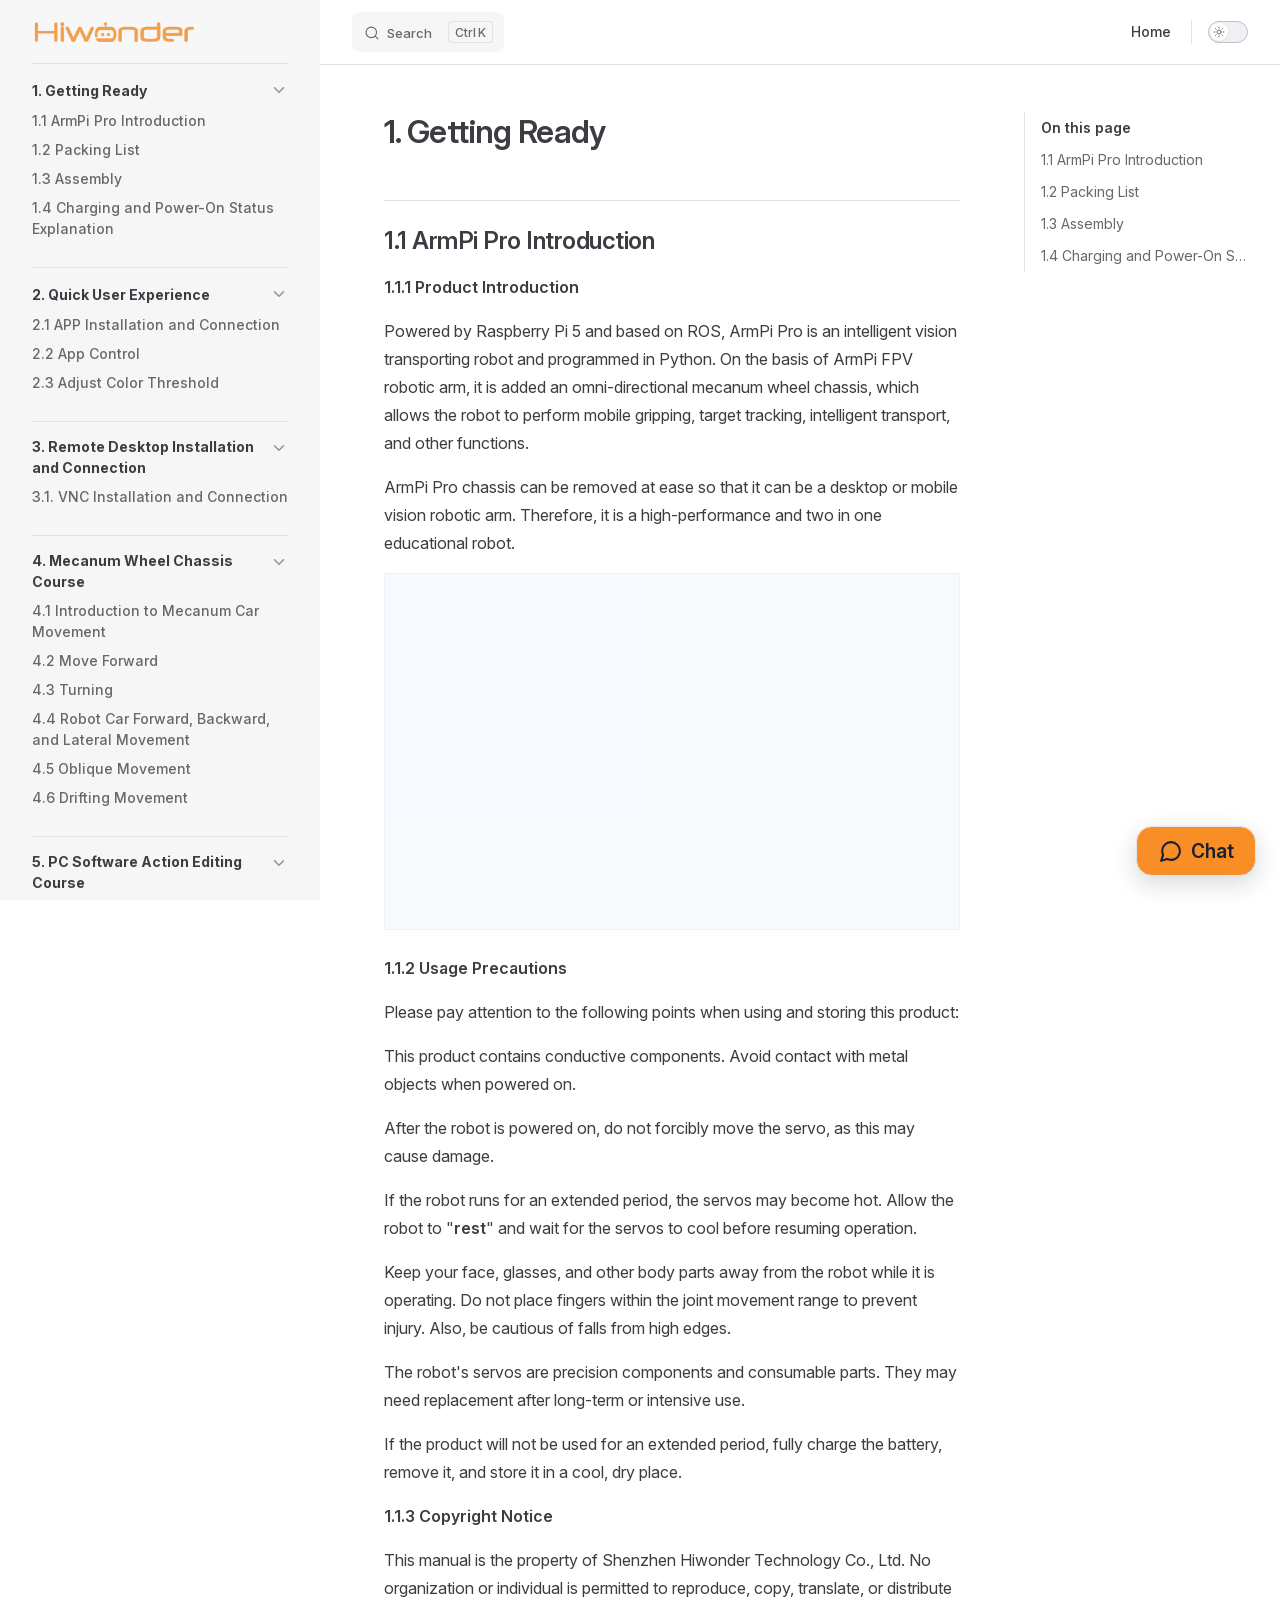
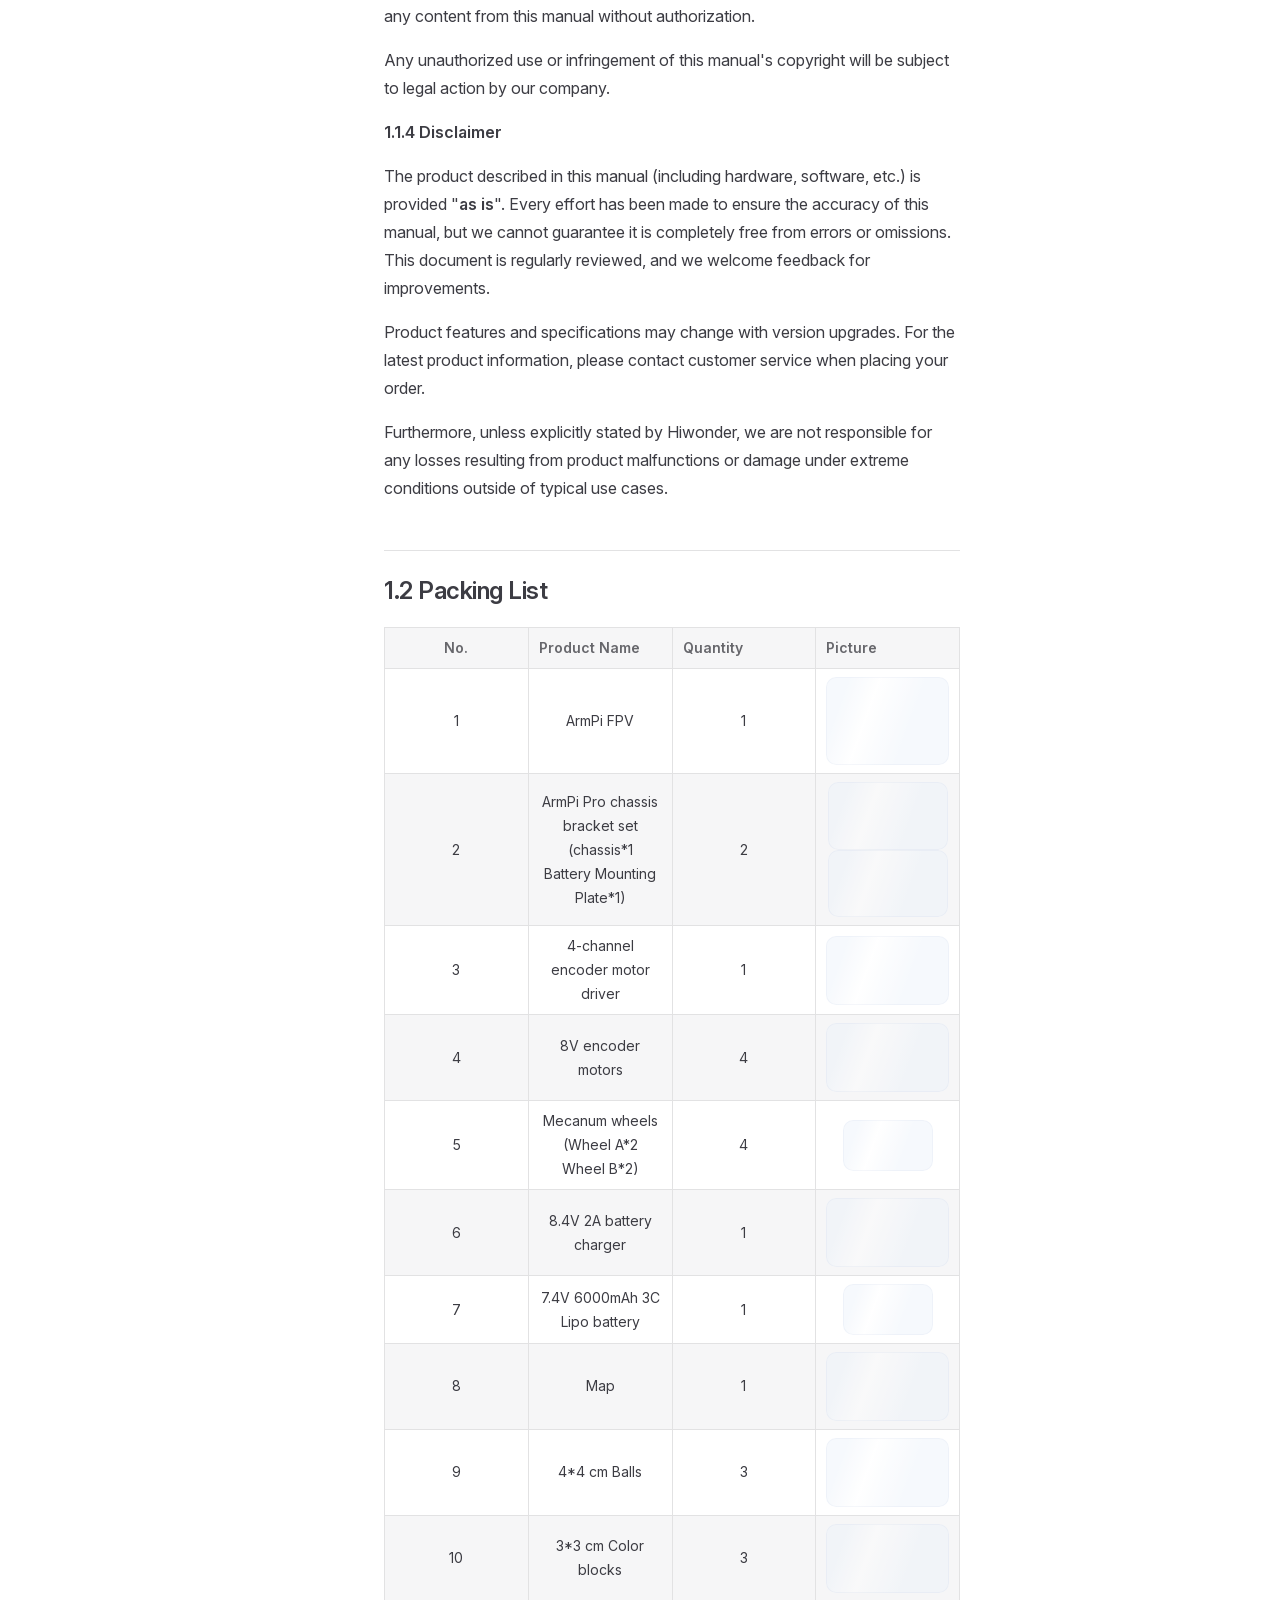
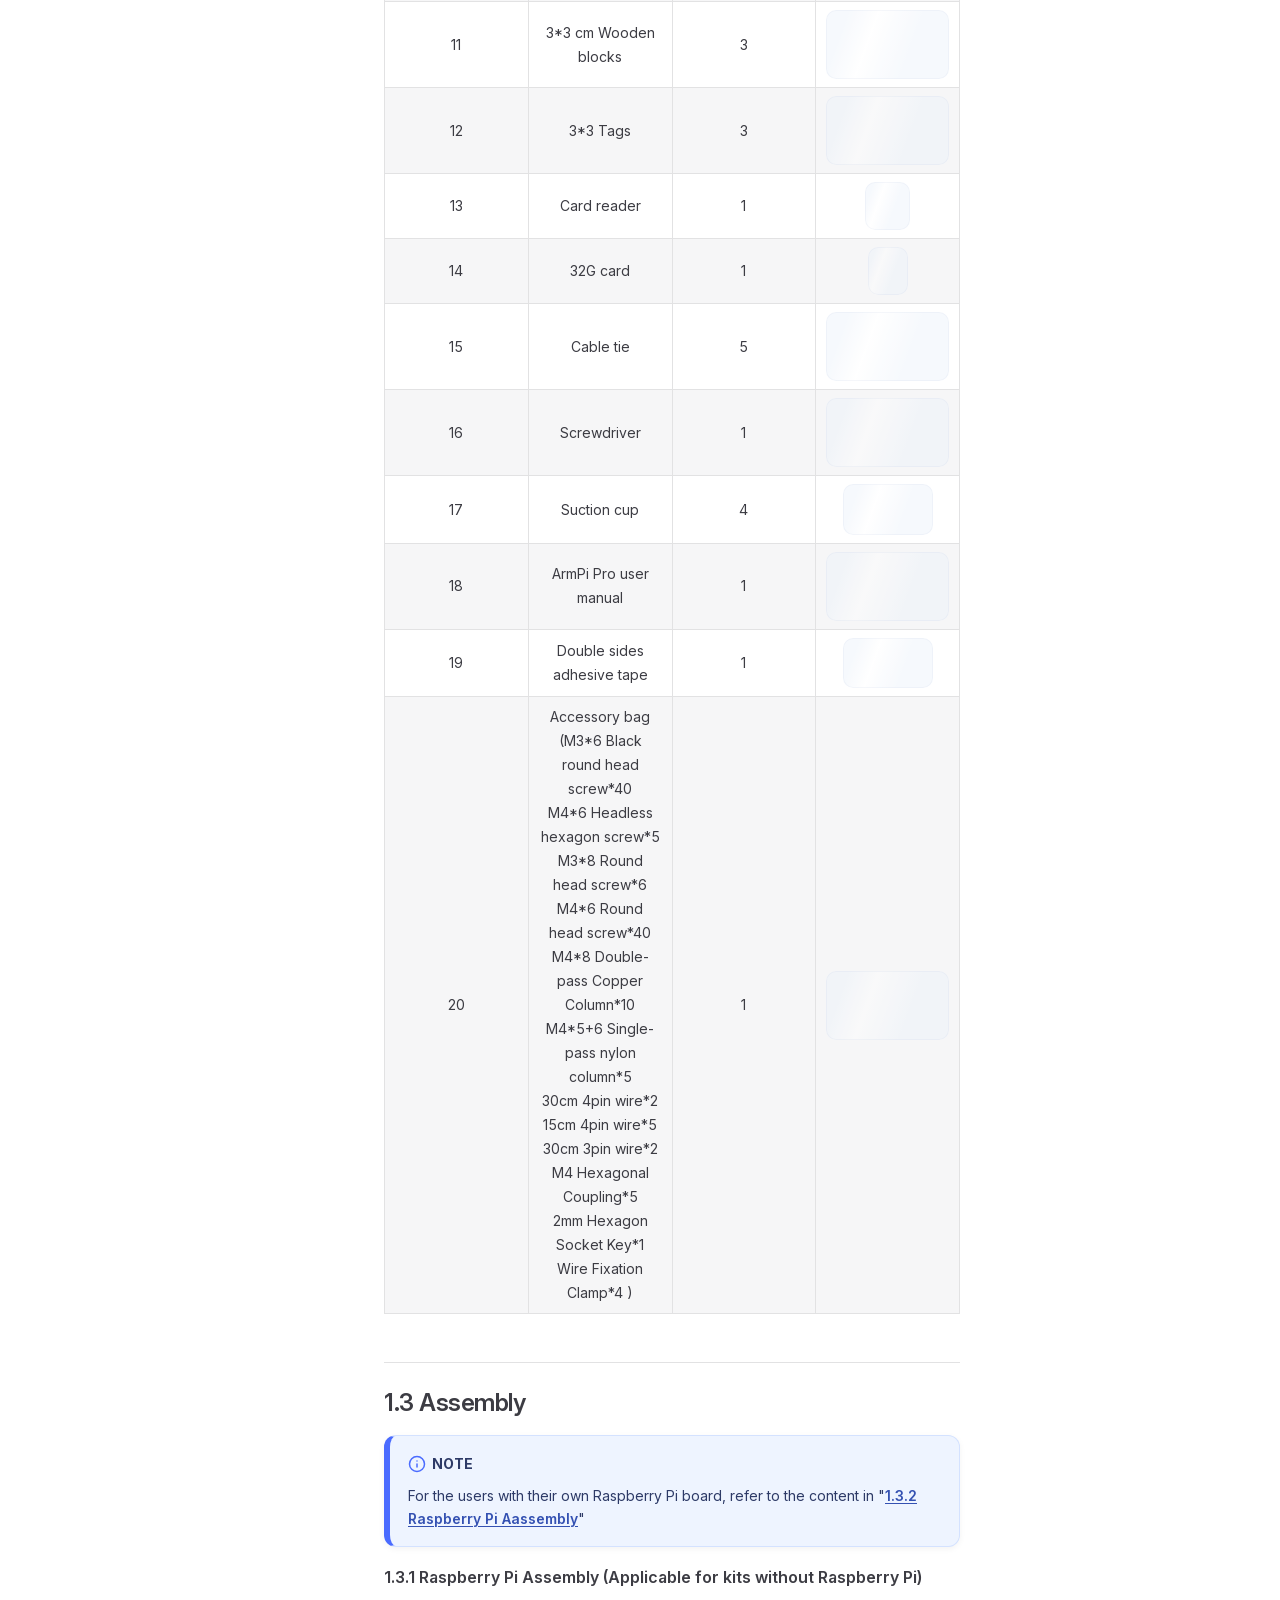
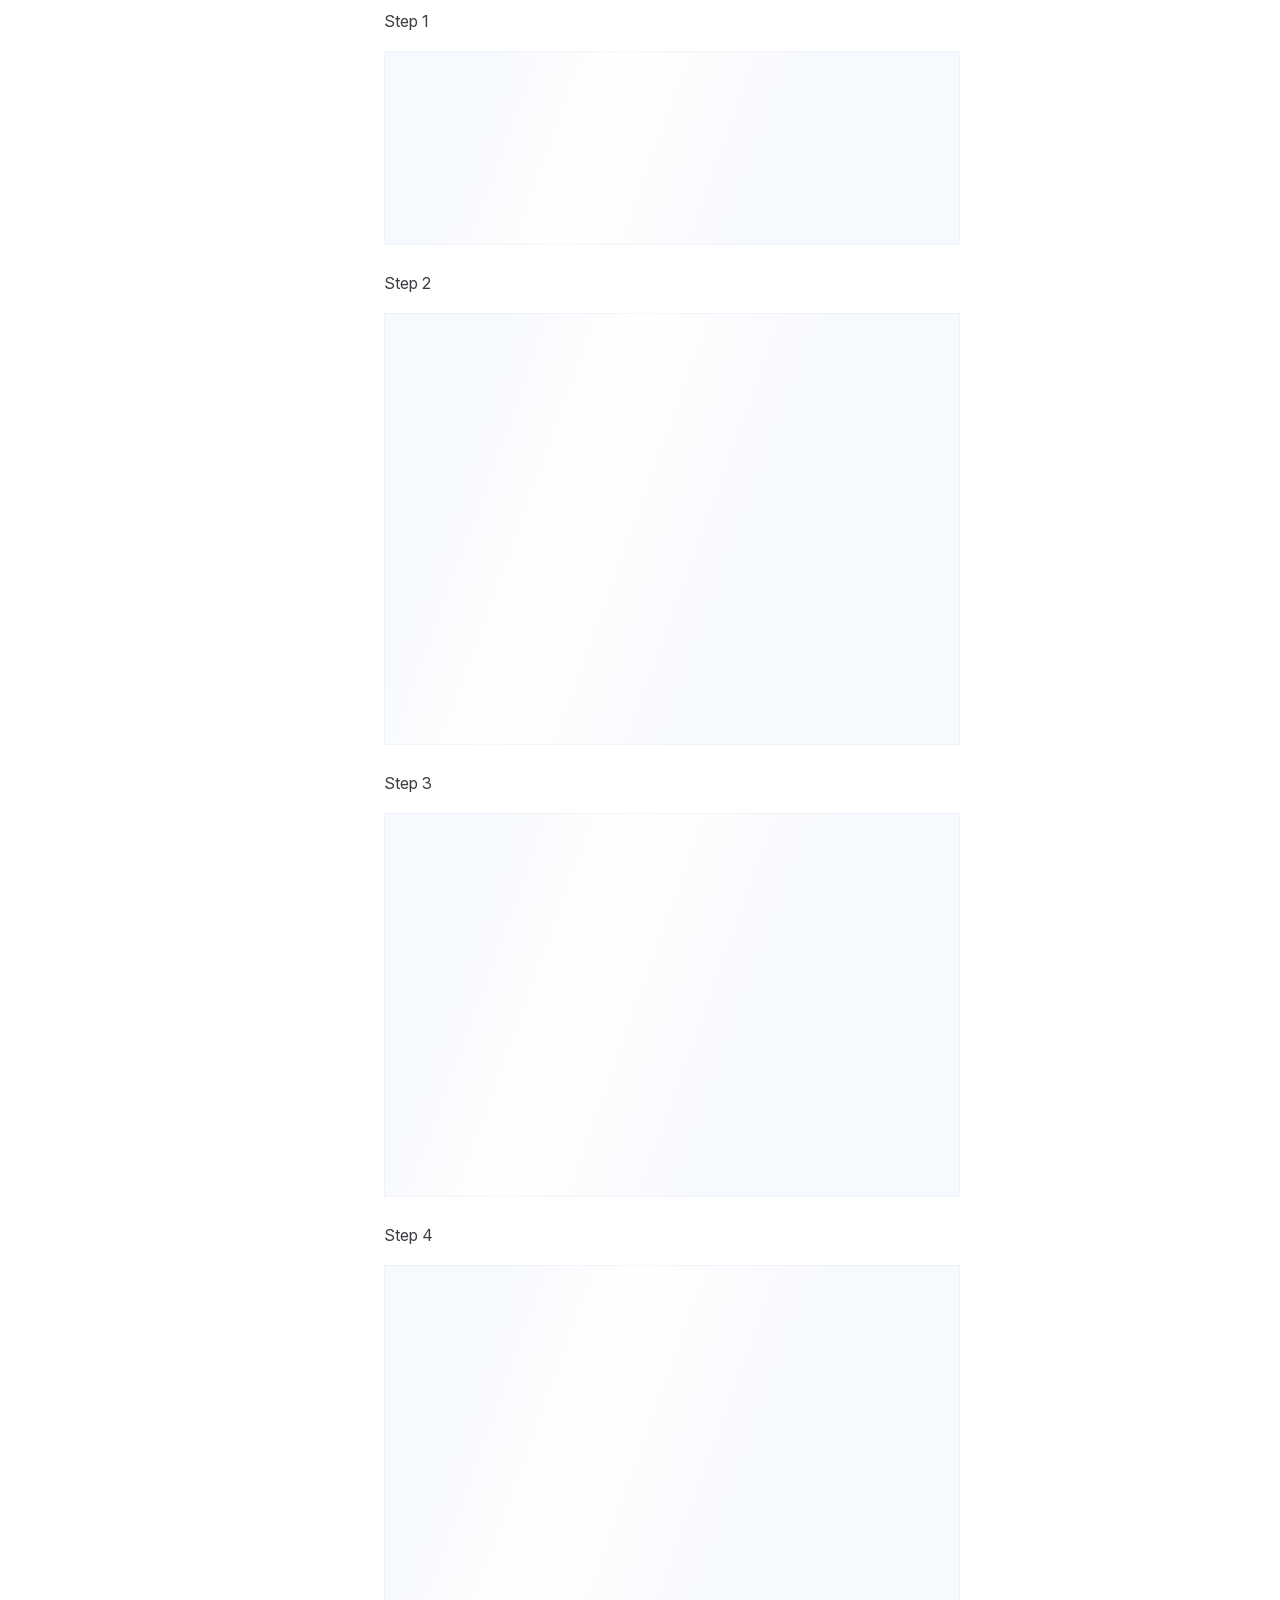
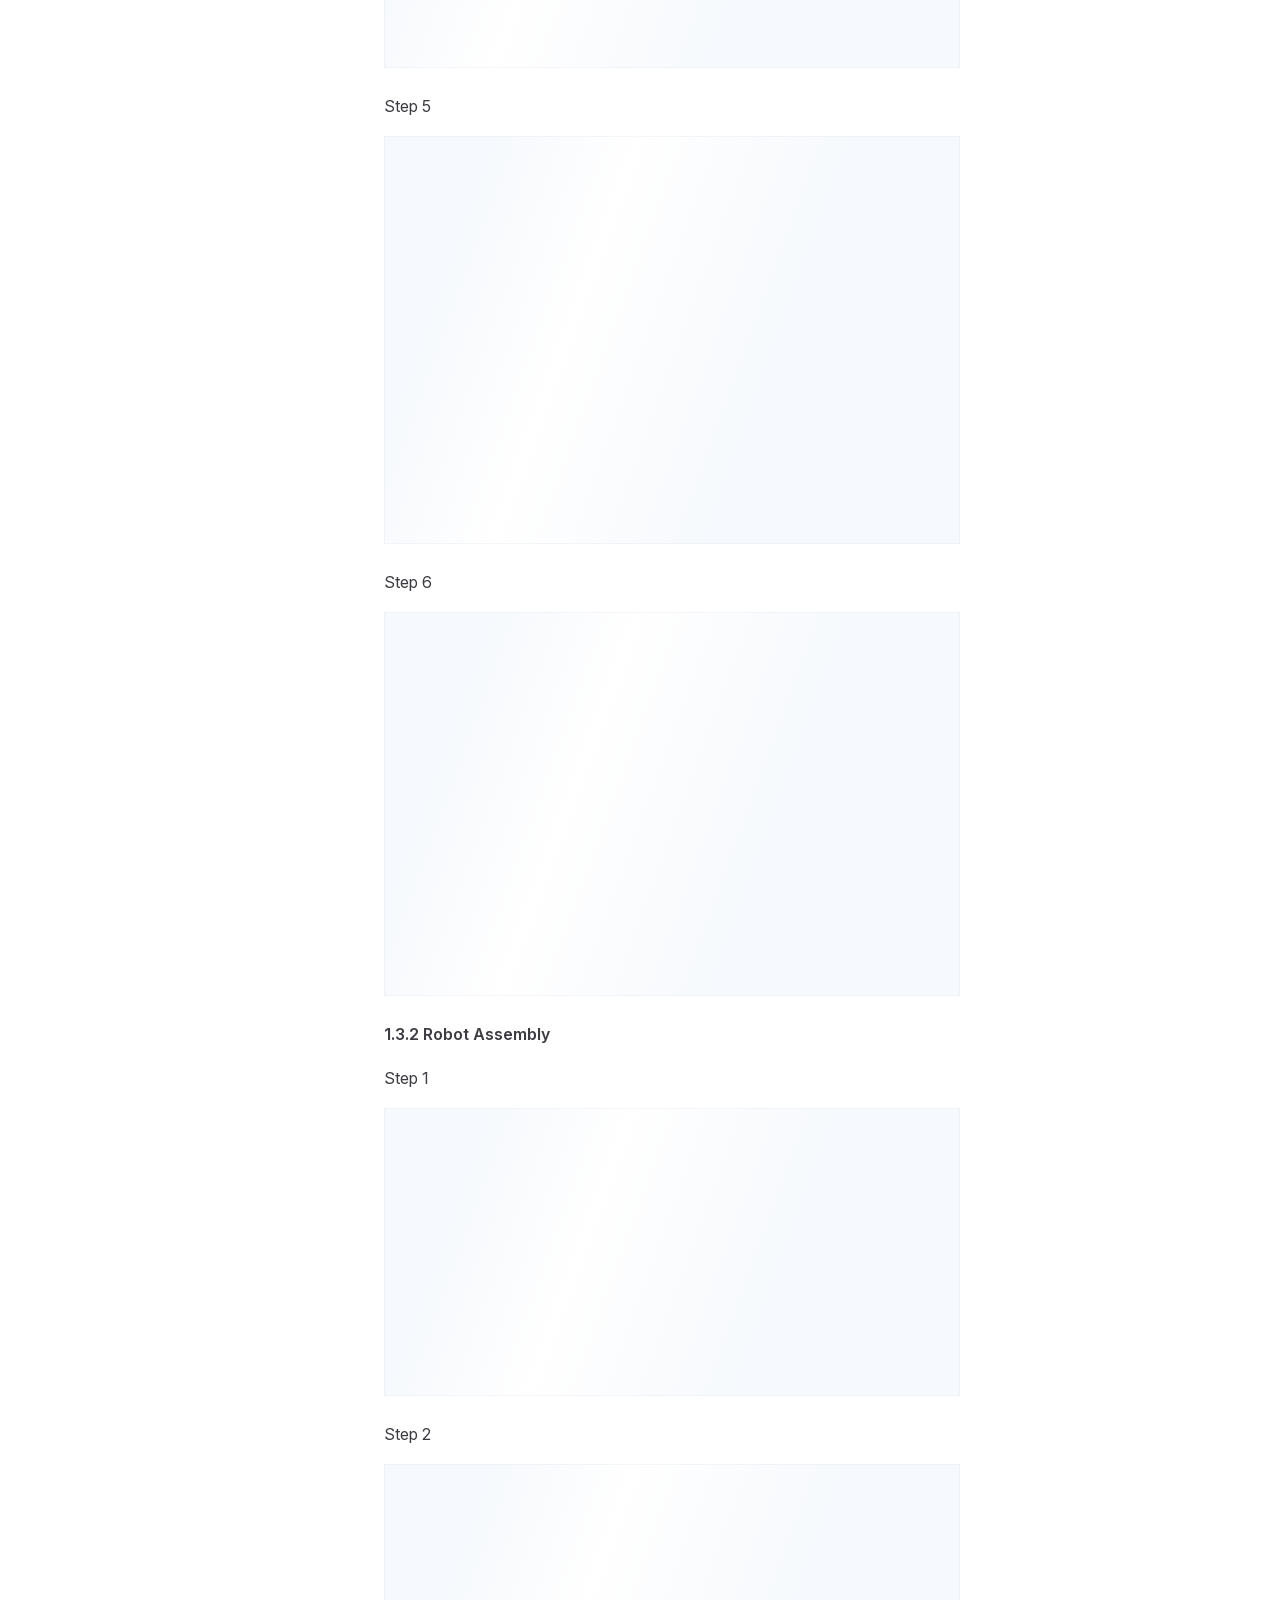
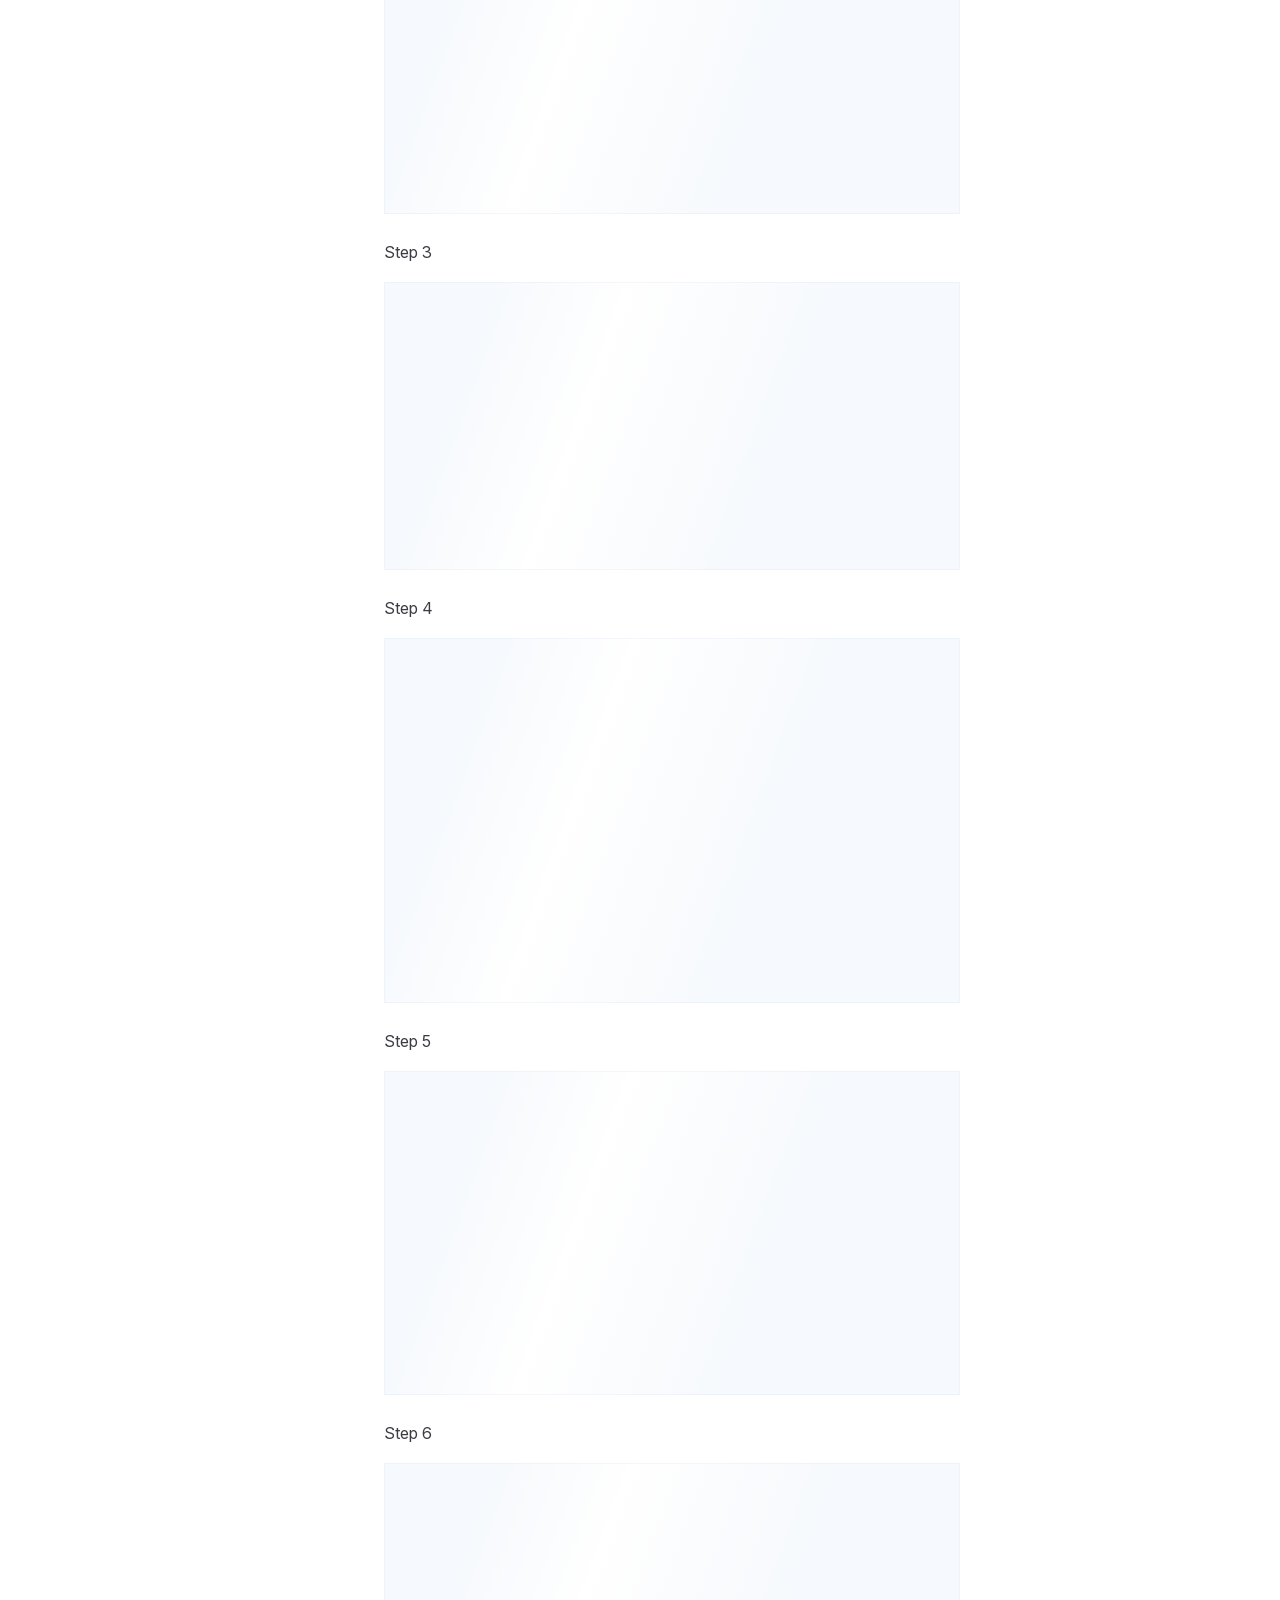
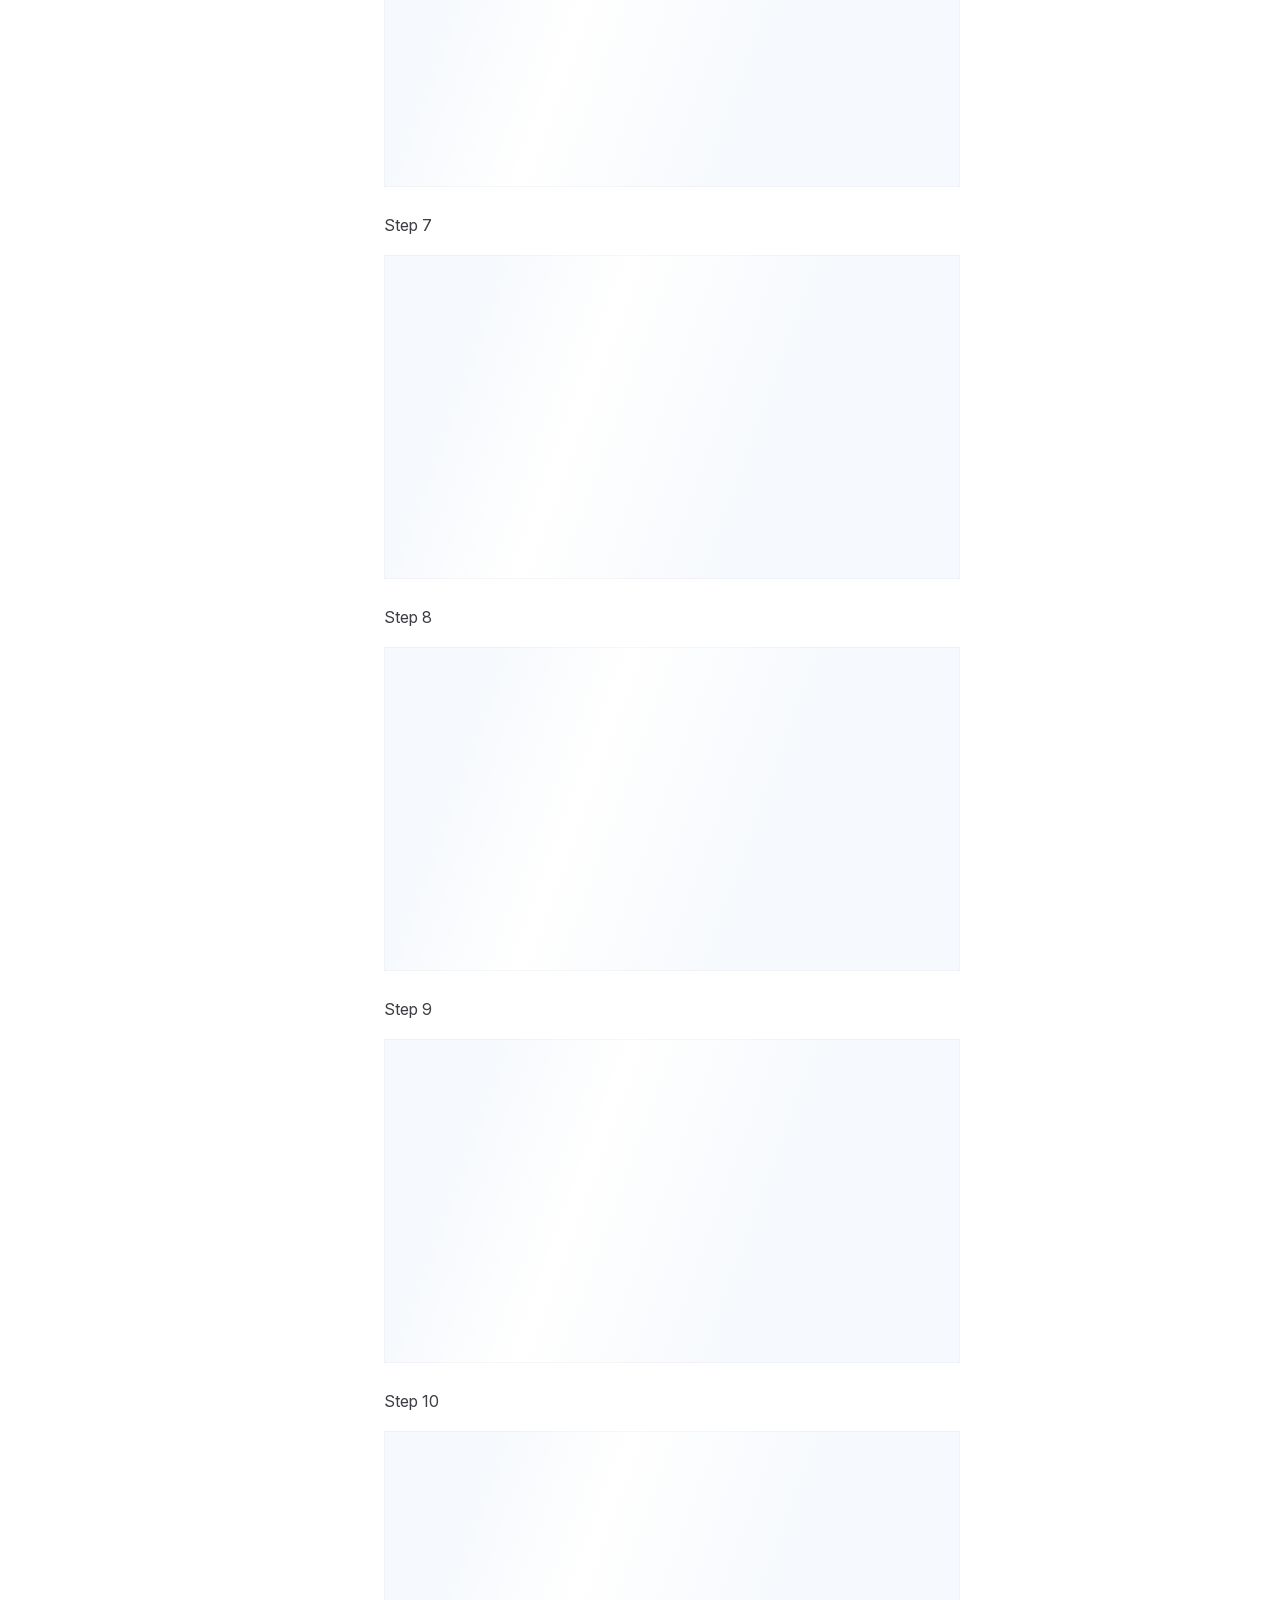
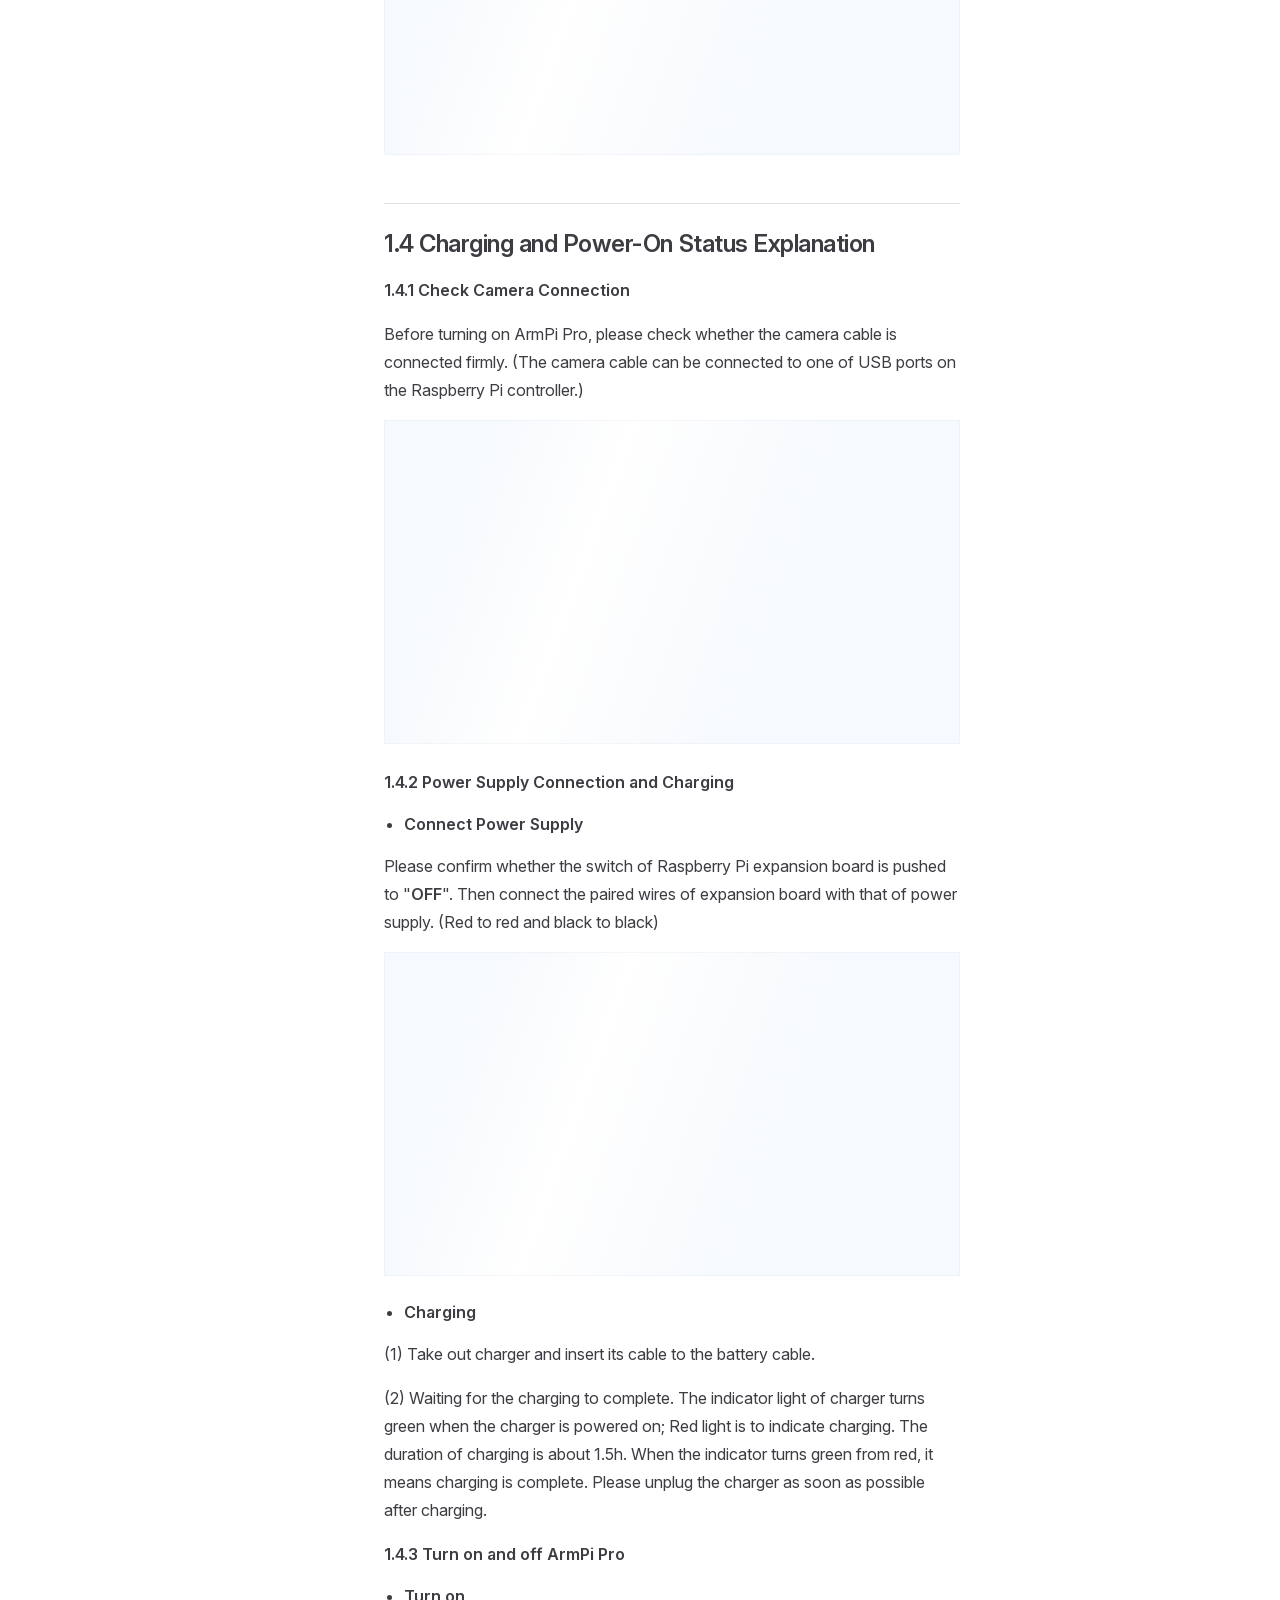
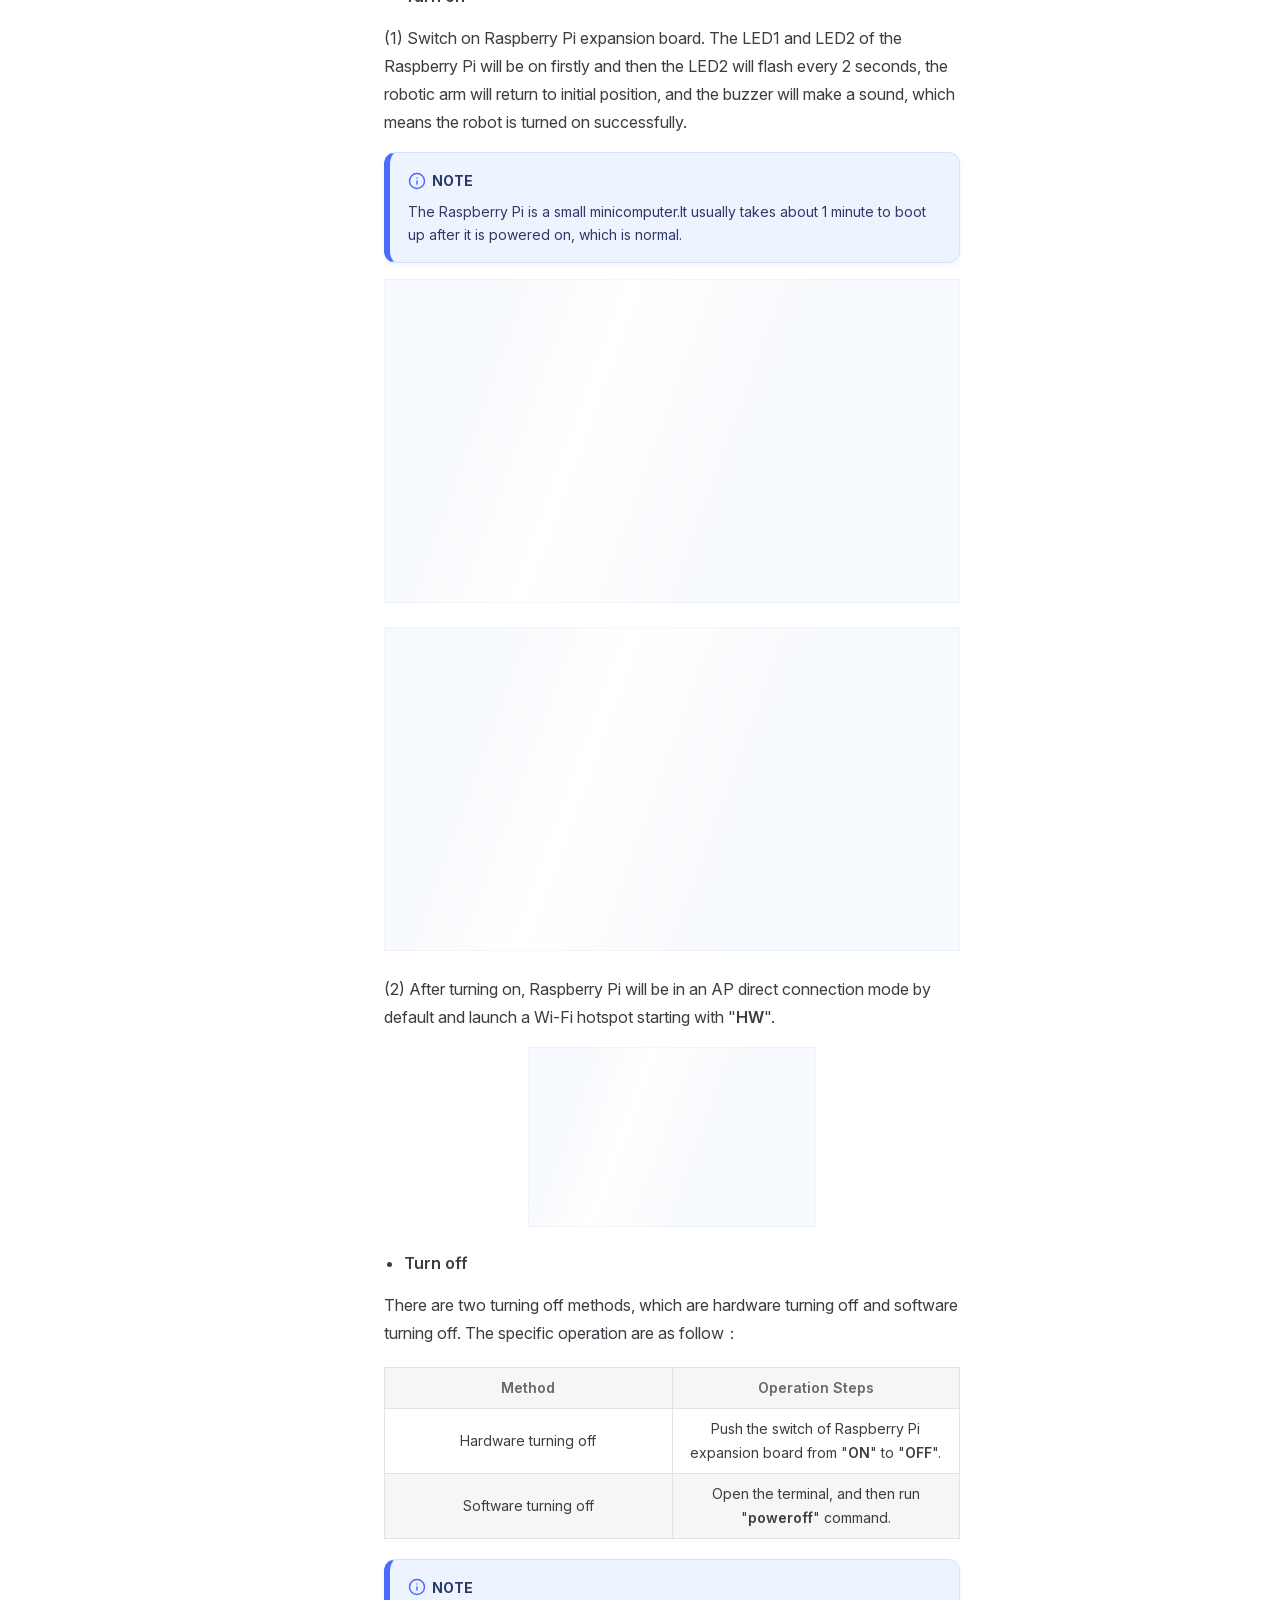
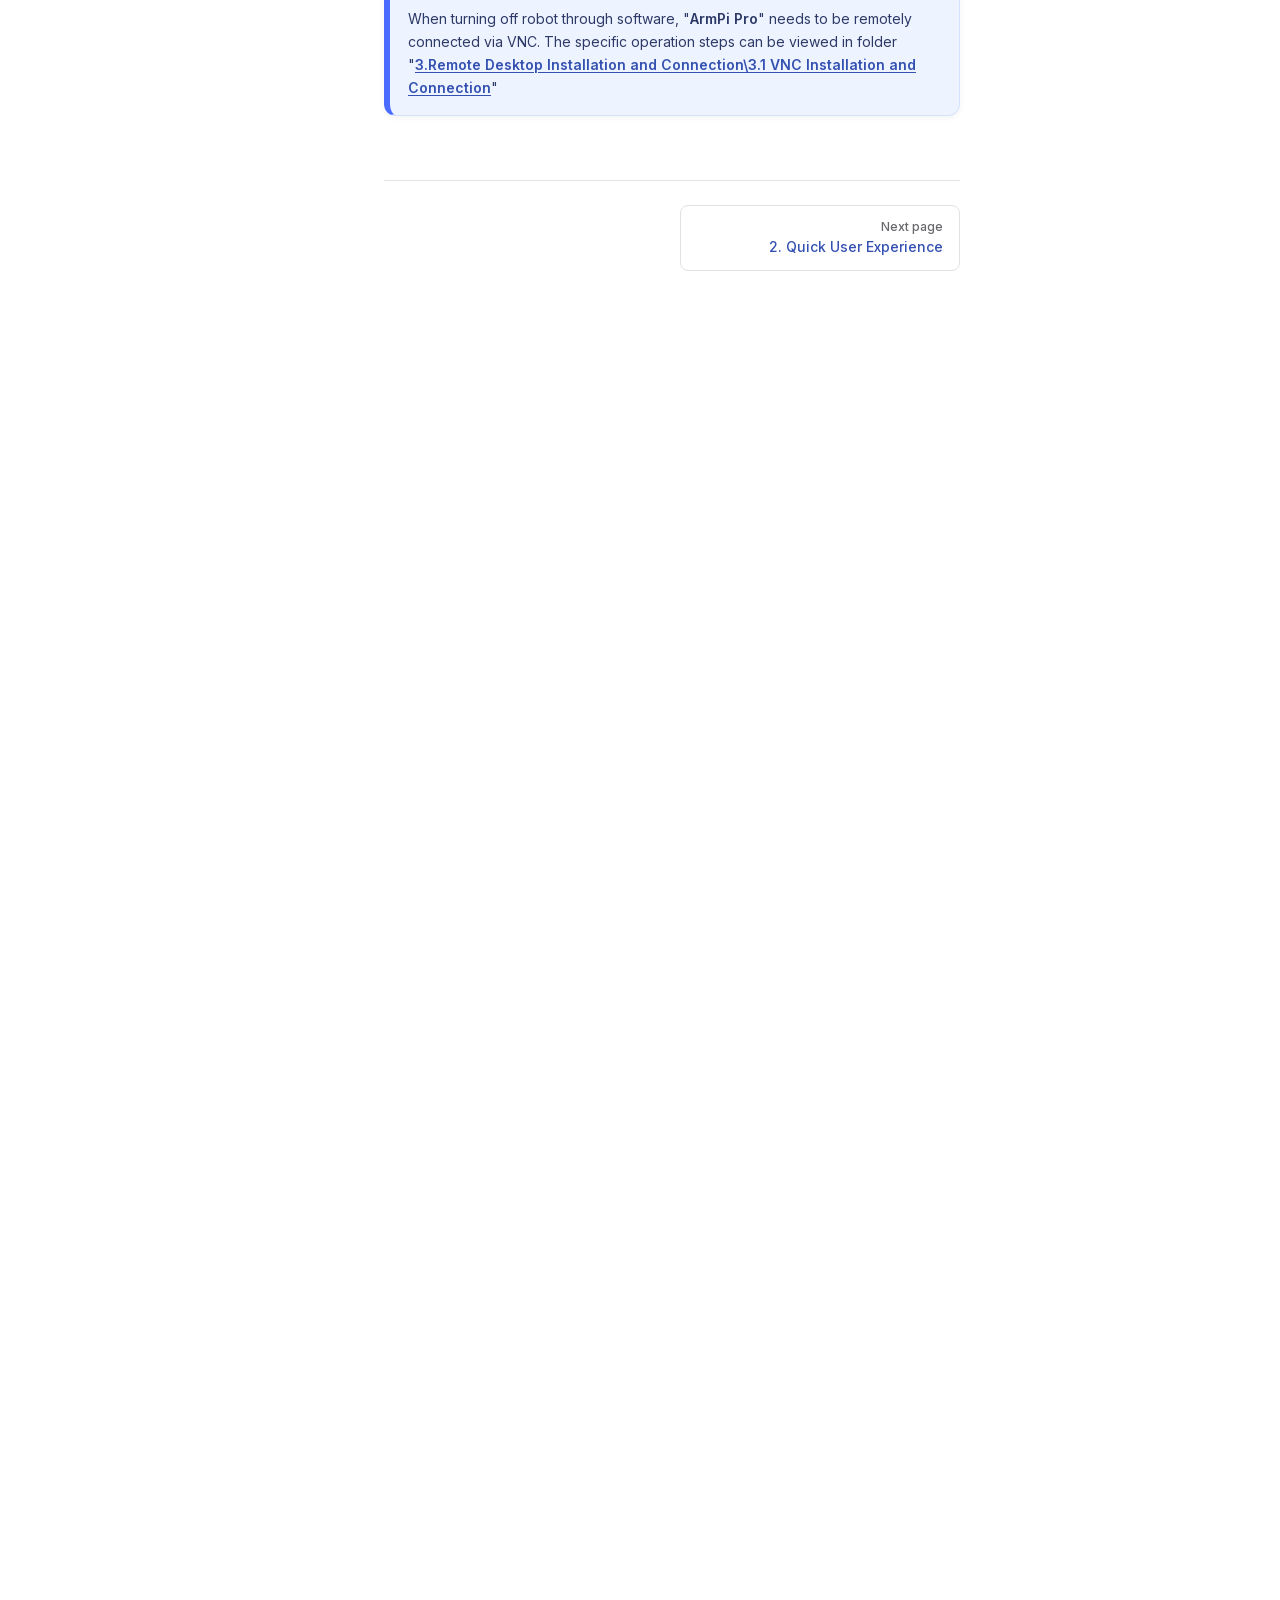
==== commit 3acce0c5: "内容修改" ====
--- a/projects/ArmPi_Pro/en/latest/index.html
+++ b/projects/ArmPi_Pro/en/latest/index.html
@@ -6,21 +6,21 @@
     <title>ArmPi_Pro Documentation</title>
     <meta name="description" content="ArmPi_Pro robot documentation">
     <meta name="generator" content="VitePress v1.6.4">
-    <link rel="preload stylesheet" href="/projects/ArmPi_Pro/en/latest/assets/style.BnwfAUpY.css" as="style">
+    <link rel="preload stylesheet" href="/projects/ArmPi_Pro/en/latest/assets/style.BFlEwsAH.css" as="style">
     <link rel="preload stylesheet" href="/projects/ArmPi_Pro/en/latest/vp-icons.css" as="style">
     
-    <script type="module" src="/projects/ArmPi_Pro/en/latest/assets/app.Ce1RFFX6.js"></script>
+    <script type="module" src="/projects/ArmPi_Pro/en/latest/assets/app.uxZE8dz1.js"></script>
     <link rel="preload" href="/projects/ArmPi_Pro/en/latest/assets/inter-roman-latin.Di8DUHzh.woff2" as="font" type="font/woff2" crossorigin="">
-    <link rel="modulepreload" href="/projects/ArmPi_Pro/en/latest/assets/chunks/theme.Yqtg_Yma.js">
-    <link rel="modulepreload" href="/projects/ArmPi_Pro/en/latest/assets/chunks/framework.CNYUdSfs.js">
-    <link rel="modulepreload" href="/projects/ArmPi_Pro/en/latest/assets/index.md.DxuQmBRK.lean.js">
+    <link rel="modulepreload" href="/projects/ArmPi_Pro/en/latest/assets/chunks/theme.dmCa3k2w.js">
+    <link rel="modulepreload" href="/projects/ArmPi_Pro/en/latest/assets/chunks/framework.HRsoTvpk.js">
+    <link rel="modulepreload" href="/projects/ArmPi_Pro/en/latest/assets/index.md.BPLdyqY5.lean.js">
     <link rel="icon" href="/projects/ArmPi_Pro/en/latest/favicon.ico">
     <script id="check-dark-mode">(()=>{const e=localStorage.getItem("vitepress-theme-appearance")||"auto",a=window.matchMedia("(prefers-color-scheme: dark)").matches;(!e||e==="auto"?a:e==="dark")&&document.documentElement.classList.add("dark")})();</script>
     <script id="check-mac-os">document.documentElement.classList.toggle("mac",/Mac|iPhone|iPod|iPad/i.test(navigator.platform));</script>
   </head>
   <body>
-    <div id="app"><!--[--><div class="page-redirect" style="text-align:center;padding:100px 20px;"><p>Redirecting to content page...</p><p><a href="/projects/ArmPi_Pro/en/latest/docs/1_read_before_studying.html" target="_self">If you are not redirected automatically, click here</a></p></div><!--[--><!----><!--]--><!----><!--]--></div>
-    <script>window.__VP_HASH_MAP__=JSON.parse("{\"docs_10_upper_computer.md\":\"CCubzlgY\",\"docs_11_forward_inverse_kinematics.md\":\"XesEdll-\",\"docs_12.monocular_camera.md\":\"DjdQRmtc\",\"docs_14_ros_opencv.md\":\"DRslVT5v\",\"docs_15_network_configuration.md\":\"C0N5q9LV\",\"docs_1_read_before_studying.md\":\"C93EbYGP\",\"docs_2_play_first_hand.md\":\"DgorR8yL\",\"docs_8_remote_tool.md\":\"ys9f1JE6\",\"docs_9_wheat_wheel_chassis.md\":\"BzrQaefX\",\"docs_general_basic_courses.md\":\"C8MEGQ43\",\"docs_index.md\":\"iLPtb9TP\",\"docs_resources_download.md\":\"B86SKpFB\",\"index.md\":\"DxuQmBRK\"}");window.__VP_SITE_DATA__=JSON.parse("{\"lang\":\"en-US\",\"dir\":\"ltr\",\"title\":\"ArmPi_Pro Documentation\",\"description\":\"ArmPi_Pro robot documentation\",\"base\":\"/projects/ArmPi_Pro/en/latest/\",\"head\":[],\"router\":{\"prefetchLinks\":true},\"appearance\":true,\"themeConfig\":{\"siteTitle\":false,\"logo\":\"/e-logo.webp\",\"outline\":[2,3],\"search\":{\"provider\":\"local\",\"options\":{\"translations\":{\"button\":{\"buttonText\":\"Search\",\"buttonAriaLabel\":\"Search\"},\"modal\":{\"searchBox\":{\"resetButtonTitle\":\"Clear search query\",\"resetButtonAriaLabel\":\"Clear search query\",\"cancelButtonText\":\"Cancel\",\"cancelButtonAriaLabel\":\"Cancel\"},\"startScreen\":{\"recentSearchTitle\":\"Recent Searches\",\"noRecentSearchText\":\"No recent searches\",\"suggestedQueryTitle\":\"Suggested Queries\"},\"noResultsScreen\":{\"noResultsText\":\"No results found for\",\"suggestedQueryText\":\"You can try searching for\",\"reportMissingResultsText\":\"Have any queries?\",\"reportMissingResultsLinkText\":\"Report here\"},\"footer\":{\"selectText\":\"to select\",\"navigateText\":\"to navigate\",\"closeText\":\"to close\"}}}}},\"nav\":[{\"text\":\"Home\",\"link\":\"https://www.hiwonder.net/\",\"target\":\"_self\"}],\"sidebar\":[{\"text\":\"1. Getting Ready\",\"link\":\"/docs/1_read_before_studying.html\",\"collapsed\":false,\"items\":[{\"text\":\"1.1  ArmPi Pro Introduction\",\"link\":\"/docs/1_read_before_studying.html#_1-1-armpi-pro-introduction\"},{\"text\":\"1.2 Packing List\",\"link\":\"/docs/1_read_before_studying.html#_1-2-packing-list\"},{\"text\":\"1.3 Assembly\",\"link\":\"/docs/1_read_before_studying.html#_1-3-assembly\"},{\"text\":\"1.4 Charging and Power-On Status Explanation\",\"link\":\"/docs/1_read_before_studying.html#_1-4-charging-and-power-on-status-explanation\"}]},{\"text\":\"2. Quick User Experience\",\"link\":\"/docs/2_play_first_hand.html\",\"collapsed\":false,\"items\":[{\"text\":\"2.1 APP Installation and Connection\",\"link\":\"/docs/2_play_first_hand.html#_2-1-app-installation-and-connection\"},{\"text\":\"2.2 App Control\",\"link\":\"/docs/2_play_first_hand.html#_2-2-app-control\"},{\"text\":\"2.3 Adjust Color Threshold\",\"link\":\"/docs/2_play_first_hand.html#_2-3-adjust-color-threshold\"}]},{\"text\":\"3. Remote Desktop Installation and Connection\",\"link\":\"/docs/8_remote_tool.html\",\"collapsed\":false,\"items\":[{\"text\":\"3.1. VNC Installation and Connection\",\"link\":\"/docs/8_remote_tool.html#_3-1-vnc-installation-and-connection\"}]},{\"text\":\"4. Mecanum Wheel Chassis Course\",\"link\":\"/docs/9_wheat_wheel_chassis.html\",\"collapsed\":false,\"items\":[{\"text\":\"4.1 Introduction to Mecanum Car Movement\",\"link\":\"/docs/9_wheat_wheel_chassis.html#_4-1-introduction-to-mecanum-car-movement\"},{\"text\":\"4.2 Move Forward\",\"link\":\"/docs/9_wheat_wheel_chassis.html#_4-2-move-forward\"},{\"text\":\"4.3 Turning\",\"link\":\"/docs/9_wheat_wheel_chassis.html#_4-3-turning\"},{\"text\":\"4.4 Robot Car Forward, Backward, and Lateral Movement\",\"link\":\"/docs/9_wheat_wheel_chassis.html#_4-4-robot-car-forward-backward-and-lateral-movement\"},{\"text\":\"4.5 Oblique Movement\",\"link\":\"/docs/9_wheat_wheel_chassis.html#_4-5-oblique-movement\"},{\"text\":\"4.6 Drifting Movement\",\"link\":\"/docs/9_wheat_wheel_chassis.html#_4-6-drifting-movement\"}]},{\"text\":\"5. PC Software Action Editing Course\",\"link\":\"/docs/10_upper_computer.html\",\"collapsed\":false,\"items\":[{\"text\":\"5.1 Start PC Software\",\"link\":\"/docs/10_upper_computer.html#_5-1-start-pc-software\"},{\"text\":\"5.2 Call Action Group\",\"link\":\"/docs/10_upper_computer.html#_5-2-call-action-group\"},{\"text\":\"5.3 Action Programming\",\"link\":\"/docs/10_upper_computer.html#_5-3-action-programming\"},{\"text\":\"5.4 Integrate Action File\",\"link\":\"/docs/10_upper_computer.html#_5-4-integrate-action-file\"},{\"text\":\"5.5  Import and Export Action File\",\"link\":\"/docs/10_upper_computer.html#_5-5-import-and-export-action-file\"}]},{\"text\":\"6. Forward and Inverse Kinematics Course\",\"link\":\"/docs/11_Forward_inverse_kinematics.html\",\"collapsed\":false,\"items\":[{\"text\":\"6.1 Establish robotic Arm Coordinate System\",\"link\":\"/docs/11_Forward_inverse_kinematics.html#_6-1-establish-robotic-arm-coordinate-system\"},{\"text\":\"6.2 Brief Analysis of Forward Kinematics\",\"link\":\"/docs/11_Forward_inverse_kinematics.html#_6-2-brief-analysis-of-forward-kinematics\"},{\"text\":\"6.3 Brief Analysis of Inverse Kinematics\",\"link\":\"/docs/11_Forward_inverse_kinematics.html#_6-3-brief-analysis-of-inverse-kinematics\"},{\"text\":\"6.4 The Movement of Robotic Arm on XYZ Axes\",\"link\":\"/docs/11_Forward_inverse_kinematics.html#_6-4-the-movement-of-robotic-arm-on-xyz-axes\"},{\"text\":\"6.5 The Movement of Robotic Arm and Chassis car\",\"link\":\"/docs/11_Forward_inverse_kinematics.html#_6-5-the-movement-of-robotic-arm-and-chassis-car\"}]},{\"text\":\"7. Monocular Camera Lesson\",\"link\":\"/docs/12.monocular_camera.html\",\"collapsed\":false,\"items\":[{\"text\":\"7.1 Monocular Camera Usage\",\"link\":\"/docs/12.monocular_camera.html#_7-1-monocular-camera-usage\"},{\"text\":\"7.2 Camera Calibration\",\"link\":\"/docs/12.monocular_camera.html#_7-2-camera-calibration\"}]},{\"text\":\"8. ROS+OpenCV Course\",\"link\":\"/docs/14_ros_opencv.html\",\"collapsed\":false,\"items\":[{\"text\":\"8.1 Color Recognition\",\"link\":\"/docs/14_ros_opencv.html#_8-1-color-recognition\"},{\"text\":\"8.2 Target Positioning\",\"link\":\"/docs/14_ros_opencv.html#_8-2-target-positioning\"},{\"text\":\"8.3 Color Tracking\",\"link\":\"/docs/14_ros_opencv.html#_8-3-color-tracking\"},{\"text\":\"8.4 Tag Recognition\",\"link\":\"/docs/14_ros_opencv.html#_8-4-tag-recognition\"},{\"text\":\"8.5 Target Tracking\",\"link\":\"/docs/14_ros_opencv.html#_8-5-target-tracking\"},{\"text\":\"8.6 Face Recognition\",\"link\":\"/docs/14_ros_opencv.html#_8-6-face-recognition\"},{\"text\":\"8.7 Line Following\",\"link\":\"/docs/14_ros_opencv.html#_8-7-line-following\"},{\"text\":\"8.8 Intelligent Picking\",\"link\":\"/docs/14_ros_opencv.html#_8-8-intelligent-picking\"},{\"text\":\"8.9 Intelligent Transport\",\"link\":\"/docs/14_ros_opencv.html#_8-9-intelligent-transport\"},{\"text\":\"8.10 Smart Stacking\",\"link\":\"/docs/14_ros_opencv.html#_8-10-smart-stacking\"}]},{\"text\":\"9. Raspberry Pi Series Robot Network Configuration Instruction\",\"link\":\"/docs/15_network_configuration.html\",\"collapsed\":false,\"items\":[{\"text\":\"9.1 Network Configuration Overview\",\"link\":\"/docs/15_network_configuration.html#_9-1-network-configuration-overview\"},{\"text\":\"9.2 AP Direct Connection Mode\",\"link\":\"/docs/15_network_configuration.html#_9-2-ap-direct-connection-mode\"},{\"text\":\"9.3 Connecting in LAN Mode (optional)\",\"link\":\"/docs/15_network_configuration.html#_9-3-connecting-in-lan-mode-optional\"}]},{\"text\":\"Basic Development Course\",\"link\":\"/docs/general_basic_courses.html\",\"collapsed\":false,\"items\":[]},{\"text\":\"Appendix\",\"link\":\"/docs/resources_download.html\",\"collapsed\":false,\"items\":[]}]},\"locales\":{},\"scrollOffset\":134,\"cleanUrls\":false}");</script>
+    <div id="app"><!--[--><div class="page-redirect" style="text-align:center;padding:100px 20px;"><p>Redirecting to content page...</p><p><a href="/projects/ArmPi_Pro/en/latest/docs/1_read_before_studying.html" target="_self">If you are not redirected automatically, click here</a></p></div><!--[--><!----><!--]--><!----><div class="feedback-widget"><!----><button class="feedback-widget__trigger" type="button" aria-expanded="false" aria-label="Open feedback form"><span class="feedback-widget__icon" aria-hidden="true"><svg viewBox="0 0 24 24" focusable="false"><path d="M21 11.5a8.4 8.4 0 0 1-.9 3.8 8.5 8.5 0 0 1-7.6 4.7 8.4 8.4 0 0 1-3.8-.9L3 21l1.9-5.7A8.4 8.4 0 0 1 4 11.5 8.5 8.5 0 0 1 12.5 3 8.5 8.5 0 0 1 21 11.5Z"></path></svg></span><span>Chat</span></button></div><!--]--></div>
+    <script>window.__VP_HASH_MAP__=JSON.parse("{\"docs_10_upper_computer.md\":\"B-kIgqZd\",\"docs_11_forward_inverse_kinematics.md\":\"Gn_0Uk-a\",\"docs_12.monocular_camera.md\":\"BygdIaKP\",\"docs_14_ros_opencv.md\":\"CJM0rDI9\",\"docs_15_network_configuration.md\":\"Di1v0zRp\",\"docs_1_read_before_studying.md\":\"B3bnbSGP\",\"docs_2_play_first_hand.md\":\"DTxVa8Ix\",\"docs_8_remote_tool.md\":\"CSyisDpQ\",\"docs_9_wheat_wheel_chassis.md\":\"-1uugm8B\",\"docs_general_basic_courses.md\":\"wvfnWsK7\",\"docs_index.md\":\"B5UodwB7\",\"index.md\":\"BPLdyqY5\"}");window.__VP_SITE_DATA__=JSON.parse("{\"lang\":\"en-US\",\"dir\":\"ltr\",\"title\":\"ArmPi_Pro Documentation\",\"description\":\"ArmPi_Pro robot documentation\",\"base\":\"/projects/ArmPi_Pro/en/latest/\",\"head\":[],\"router\":{\"prefetchLinks\":true},\"appearance\":true,\"themeConfig\":{\"siteTitle\":false,\"logo\":\"/e-logo.webp\",\"outline\":[2,3],\"search\":{\"provider\":\"local\",\"options\":{\"translations\":{\"button\":{\"buttonText\":\"Search\",\"buttonAriaLabel\":\"Search\"},\"modal\":{\"searchBox\":{\"resetButtonTitle\":\"Clear search query\",\"resetButtonAriaLabel\":\"Clear search query\",\"cancelButtonText\":\"Cancel\",\"cancelButtonAriaLabel\":\"Cancel\"},\"startScreen\":{\"recentSearchTitle\":\"Recent Searches\",\"noRecentSearchText\":\"No recent searches\",\"suggestedQueryTitle\":\"Suggested Queries\"},\"noResultsScreen\":{\"noResultsText\":\"No results found for\",\"suggestedQueryText\":\"You can try searching for\",\"reportMissingResultsText\":\"Have any queries?\",\"reportMissingResultsLinkText\":\"Report here\"},\"footer\":{\"selectText\":\"to select\",\"navigateText\":\"to navigate\",\"closeText\":\"to close\"}}}}},\"nav\":[{\"text\":\"Home\",\"link\":\"https://www.hiwonder.net/\",\"target\":\"_self\"}],\"sidebar\":[{\"text\":\"1. Getting Ready\",\"link\":\"/docs/1_read_before_studying.html\",\"collapsed\":false,\"items\":[{\"text\":\"1.1  ArmPi Pro Introduction\",\"link\":\"/docs/1_read_before_studying.html#_1-1-armpi-pro-introduction\"},{\"text\":\"1.2 Packing List\",\"link\":\"/docs/1_read_before_studying.html#_1-2-packing-list\"},{\"text\":\"1.3 Assembly\",\"link\":\"/docs/1_read_before_studying.html#_1-3-assembly\"},{\"text\":\"1.4 Charging and Power-On Status Explanation\",\"link\":\"/docs/1_read_before_studying.html#_1-4-charging-and-power-on-status-explanation\"}]},{\"text\":\"2. Quick User Experience\",\"link\":\"/docs/2_play_first_hand.html\",\"collapsed\":false,\"items\":[{\"text\":\"2.1 APP Installation and Connection\",\"link\":\"/docs/2_play_first_hand.html#_2-1-app-installation-and-connection\"},{\"text\":\"2.2 App Control\",\"link\":\"/docs/2_play_first_hand.html#_2-2-app-control\"},{\"text\":\"2.3 Adjust Color Threshold\",\"link\":\"/docs/2_play_first_hand.html#_2-3-adjust-color-threshold\"}]},{\"text\":\"3. Remote Desktop Installation and Connection\",\"link\":\"/docs/8_remote_tool.html\",\"collapsed\":false,\"items\":[{\"text\":\"3.1. VNC Installation and Connection\",\"link\":\"/docs/8_remote_tool.html#_3-1-vnc-installation-and-connection\"}]},{\"text\":\"4. Mecanum Wheel Chassis Course\",\"link\":\"/docs/9_wheat_wheel_chassis.html\",\"collapsed\":false,\"items\":[{\"text\":\"4.1 Introduction to Mecanum Car Movement\",\"link\":\"/docs/9_wheat_wheel_chassis.html#_4-1-introduction-to-mecanum-car-movement\"},{\"text\":\"4.2 Move Forward\",\"link\":\"/docs/9_wheat_wheel_chassis.html#_4-2-move-forward\"},{\"text\":\"4.3 Turning\",\"link\":\"/docs/9_wheat_wheel_chassis.html#_4-3-turning\"},{\"text\":\"4.4 Robot Car Forward, Backward, and Lateral Movement\",\"link\":\"/docs/9_wheat_wheel_chassis.html#_4-4-robot-car-forward-backward-and-lateral-movement\"},{\"text\":\"4.5 Oblique Movement\",\"link\":\"/docs/9_wheat_wheel_chassis.html#_4-5-oblique-movement\"},{\"text\":\"4.6 Drifting Movement\",\"link\":\"/docs/9_wheat_wheel_chassis.html#_4-6-drifting-movement\"}]},{\"text\":\"5. PC Software Action Editing Course\",\"link\":\"/docs/10_upper_computer.html\",\"collapsed\":false,\"items\":[{\"text\":\"5.1 Start PC Software\",\"link\":\"/docs/10_upper_computer.html#_5-1-start-pc-software\"},{\"text\":\"5.2 Call Action Group\",\"link\":\"/docs/10_upper_computer.html#_5-2-call-action-group\"},{\"text\":\"5.3 Action Programming\",\"link\":\"/docs/10_upper_computer.html#_5-3-action-programming\"},{\"text\":\"5.4 Integrate Action File\",\"link\":\"/docs/10_upper_computer.html#_5-4-integrate-action-file\"},{\"text\":\"5.5  Import and Export Action File\",\"link\":\"/docs/10_upper_computer.html#_5-5-import-and-export-action-file\"}]},{\"text\":\"6. Forward and Inverse Kinematics Course\",\"link\":\"/docs/11_Forward_inverse_kinematics.html\",\"collapsed\":false,\"items\":[{\"text\":\"6.1 Establish robotic Arm Coordinate System\",\"link\":\"/docs/11_Forward_inverse_kinematics.html#_6-1-establish-robotic-arm-coordinate-system\"},{\"text\":\"6.2 Brief Analysis of Forward Kinematics\",\"link\":\"/docs/11_Forward_inverse_kinematics.html#_6-2-brief-analysis-of-forward-kinematics\"},{\"text\":\"6.3 Brief Analysis of Inverse Kinematics\",\"link\":\"/docs/11_Forward_inverse_kinematics.html#_6-3-brief-analysis-of-inverse-kinematics\"},{\"text\":\"6.4 The Movement of Robotic Arm on XYZ Axes\",\"link\":\"/docs/11_Forward_inverse_kinematics.html#_6-4-the-movement-of-robotic-arm-on-xyz-axes\"},{\"text\":\"6.5 The Movement of Robotic Arm and Chassis car\",\"link\":\"/docs/11_Forward_inverse_kinematics.html#_6-5-the-movement-of-robotic-arm-and-chassis-car\"}]},{\"text\":\"7. Monocular Camera Lesson\",\"link\":\"/docs/12.monocular_camera.html\",\"collapsed\":false,\"items\":[{\"text\":\"7.1 Monocular Camera Usage\",\"link\":\"/docs/12.monocular_camera.html#_7-1-monocular-camera-usage\"},{\"text\":\"7.2 Camera Calibration\",\"link\":\"/docs/12.monocular_camera.html#_7-2-camera-calibration\"}]},{\"text\":\"8. ROS+OpenCV Course\",\"link\":\"/docs/14_ros_opencv.html\",\"collapsed\":false,\"items\":[{\"text\":\"8.1 Color Recognition\",\"link\":\"/docs/14_ros_opencv.html#_8-1-color-recognition\"},{\"text\":\"8.2 Target Positioning\",\"link\":\"/docs/14_ros_opencv.html#_8-2-target-positioning\"},{\"text\":\"8.3 Color Tracking\",\"link\":\"/docs/14_ros_opencv.html#_8-3-color-tracking\"},{\"text\":\"8.4 Tag Recognition\",\"link\":\"/docs/14_ros_opencv.html#_8-4-tag-recognition\"},{\"text\":\"8.5 Target Tracking\",\"link\":\"/docs/14_ros_opencv.html#_8-5-target-tracking\"},{\"text\":\"8.6 Face Recognition\",\"link\":\"/docs/14_ros_opencv.html#_8-6-face-recognition\"},{\"text\":\"8.7 Line Following\",\"link\":\"/docs/14_ros_opencv.html#_8-7-line-following\"},{\"text\":\"8.8 Intelligent Picking\",\"link\":\"/docs/14_ros_opencv.html#_8-8-intelligent-picking\"},{\"text\":\"8.9 Intelligent Transport\",\"link\":\"/docs/14_ros_opencv.html#_8-9-intelligent-transport\"},{\"text\":\"8.10 Smart Stacking\",\"link\":\"/docs/14_ros_opencv.html#_8-10-smart-stacking\"}]},{\"text\":\"9. Raspberry Pi Series Robot Network Configuration Instruction\",\"link\":\"/docs/15_network_configuration.html\",\"collapsed\":false,\"items\":[{\"text\":\"9.1 Network Configuration Overview\",\"link\":\"/docs/15_network_configuration.html#_9-1-network-configuration-overview\"},{\"text\":\"9.2 AP Direct Connection Mode\",\"link\":\"/docs/15_network_configuration.html#_9-2-ap-direct-connection-mode\"},{\"text\":\"9.3 Connecting in LAN Mode (optional)\",\"link\":\"/docs/15_network_configuration.html#_9-3-connecting-in-lan-mode-optional\"}]},{\"text\":\"Basic Development Course\",\"link\":\"/docs/general_basic_courses.html\",\"collapsed\":false,\"items\":[]}]},\"locales\":{},\"scrollOffset\":134,\"cleanUrls\":false}");</script>
     
   </body>
 </html>
--- a/projects/ArmPi_Pro/en/latest/assets/style.BFlEwsAH.css
+++ b/projects/ArmPi_Pro/en/latest/assets/style.BFlEwsAH.css
@@ -0,0 +1 @@
+@font-face{font-family:Inter;font-style:normal;font-weight:100 900;font-display:swap;src:url(/projects/ArmPi_Pro/en/latest/assets/inter-roman-cyrillic-ext.BBPuwvHQ.woff2) format("woff2");unicode-range:U+0460-052F,U+1C80-1C88,U+20B4,U+2DE0-2DFF,U+A640-A69F,U+FE2E-FE2F}@font-face{font-family:Inter;font-style:normal;font-weight:100 900;font-display:swap;src:url(/projects/ArmPi_Pro/en/latest/assets/inter-roman-cyrillic.C5lxZ8CY.woff2) format("woff2");unicode-range:U+0301,U+0400-045F,U+0490-0491,U+04B0-04B1,U+2116}@font-face{font-family:Inter;font-style:normal;font-weight:100 900;font-display:swap;src:url(/projects/ArmPi_Pro/en/latest/assets/inter-roman-greek-ext.CqjqNYQ-.woff2) format("woff2");unicode-range:U+1F00-1FFF}@font-face{font-family:Inter;font-style:normal;font-weight:100 900;font-display:swap;src:url(/projects/ArmPi_Pro/en/latest/assets/inter-roman-greek.BBVDIX6e.woff2) format("woff2");unicode-range:U+0370-0377,U+037A-037F,U+0384-038A,U+038C,U+038E-03A1,U+03A3-03FF}@font-face{font-family:Inter;font-style:normal;font-weight:100 900;font-display:swap;src:url(/projects/ArmPi_Pro/en/latest/assets/inter-roman-vietnamese.BjW4sHH5.woff2) format("woff2");unicode-range:U+0102-0103,U+0110-0111,U+0128-0129,U+0168-0169,U+01A0-01A1,U+01AF-01B0,U+0300-0301,U+0303-0304,U+0308-0309,U+0323,U+0329,U+1EA0-1EF9,U+20AB}@font-face{font-family:Inter;font-style:normal;font-weight:100 900;font-display:swap;src:url(/projects/ArmPi_Pro/en/latest/assets/inter-roman-latin-ext.4ZJIpNVo.woff2) format("woff2");unicode-range:U+0100-02AF,U+0304,U+0308,U+0329,U+1E00-1E9F,U+1EF2-1EFF,U+2020,U+20A0-20AB,U+20AD-20C0,U+2113,U+2C60-2C7F,U+A720-A7FF}@font-face{font-family:Inter;font-style:normal;font-weight:100 900;font-display:swap;src:url(/projects/ArmPi_Pro/en/latest/assets/inter-roman-latin.Di8DUHzh.woff2) format("woff2");unicode-range:U+0000-00FF,U+0131,U+0152-0153,U+02BB-02BC,U+02C6,U+02DA,U+02DC,U+0304,U+0308,U+0329,U+2000-206F,U+2074,U+20AC,U+2122,U+2191,U+2193,U+2212,U+2215,U+FEFF,U+FFFD}@font-face{font-family:Inter;font-style:italic;font-weight:100 900;font-display:swap;src:url(/projects/ArmPi_Pro/en/latest/assets/inter-italic-cyrillic-ext.r48I6akx.woff2) format("woff2");unicode-range:U+0460-052F,U+1C80-1C88,U+20B4,U+2DE0-2DFF,U+A640-A69F,U+FE2E-FE2F}@font-face{font-family:Inter;font-style:italic;font-weight:100 900;font-display:swap;src:url(/projects/ArmPi_Pro/en/latest/assets/inter-italic-cyrillic.By2_1cv3.woff2) format("woff2");unicode-range:U+0301,U+0400-045F,U+0490-0491,U+04B0-04B1,U+2116}@font-face{font-family:Inter;font-style:italic;font-weight:100 900;font-display:swap;src:url(/projects/ArmPi_Pro/en/latest/assets/inter-italic-greek-ext.1u6EdAuj.woff2) format("woff2");unicode-range:U+1F00-1FFF}@font-face{font-family:Inter;font-style:italic;font-weight:100 900;font-display:swap;src:url(/projects/ArmPi_Pro/en/latest/assets/inter-italic-greek.DJ8dCoTZ.woff2) format("woff2");unicode-range:U+0370-0377,U+037A-037F,U+0384-038A,U+038C,U+038E-03A1,U+03A3-03FF}@font-face{font-family:Inter;font-style:italic;font-weight:100 900;font-display:swap;src:url(/projects/ArmPi_Pro/en/latest/assets/inter-italic-vietnamese.BSbpV94h.woff2) format("woff2");unicode-range:U+0102-0103,U+0110-0111,U+0128-0129,U+0168-0169,U+01A0-01A1,U+01AF-01B0,U+0300-0301,U+0303-0304,U+0308-0309,U+0323,U+0329,U+1EA0-1EF9,U+20AB}@font-face{font-family:Inter;font-style:italic;font-weight:100 900;font-display:swap;src:url(/projects/ArmPi_Pro/en/latest/assets/inter-italic-latin-ext.CN1xVJS-.woff2) format("woff2");unicode-range:U+0100-02AF,U+0304,U+0308,U+0329,U+1E00-1E9F,U+1EF2-1EFF,U+2020,U+20A0-20AB,U+20AD-20C0,U+2113,U+2C60-2C7F,U+A720-A7FF}@font-face{font-family:Inter;font-style:italic;font-weight:100 900;font-display:swap;src:url(/projects/ArmPi_Pro/en/latest/assets/inter-italic-latin.C2AdPX0b.woff2) format("woff2");unicode-range:U+0000-00FF,U+0131,U+0152-0153,U+02BB-02BC,U+02C6,U+02DA,U+02DC,U+0304,U+0308,U+0329,U+2000-206F,U+2074,U+20AC,U+2122,U+2191,U+2193,U+2212,U+2215,U+FEFF,U+FFFD}@font-face{font-family:Punctuation SC;font-weight:400;src:local("PingFang SC Regular"),local("Noto Sans CJK SC"),local("Microsoft YaHei");unicode-range:U+201C,U+201D,U+2018,U+2019,U+2E3A,U+2014,U+2013,U+2026,U+00B7,U+007E,U+002F}@font-face{font-family:Punctuation SC;font-weight:500;src:local("PingFang SC Medium"),local("Noto Sans CJK SC"),local("Microsoft YaHei");unicode-range:U+201C,U+201D,U+2018,U+2019,U+2E3A,U+2014,U+2013,U+2026,U+00B7,U+007E,U+002F}@font-face{font-family:Punctuation SC;font-weight:600;src:local("PingFang SC Semibold"),local("Noto Sans CJK SC Bold"),local("Microsoft YaHei Bold");unicode-range:U+201C,U+201D,U+2018,U+2019,U+2E3A,U+2014,U+2013,U+2026,U+00B7,U+007E,U+002F}@font-face{font-family:Punctuation SC;font-weight:700;src:local("PingFang SC Semibold"),local("Noto Sans CJK SC Bold"),local("Microsoft YaHei Bold");unicode-range:U+201C,U+201D,U+2018,U+2019,U+2E3A,U+2014,U+2013,U+2026,U+00B7,U+007E,U+002F}:root{--vp-c-white: #ffffff;--vp-c-black: #000000;--vp-c-neutral: var(--vp-c-black);--vp-c-neutral-inverse: var(--vp-c-white)}.dark{--vp-c-neutral: var(--vp-c-white);--vp-c-neutral-inverse: var(--vp-c-black)}:root{--vp-c-gray-1: #dddde3;--vp-c-gray-2: #e4e4e9;--vp-c-gray-3: #ebebef;--vp-c-gray-soft: rgba(142, 150, 170, .14);--vp-c-indigo-1: #3451b2;--vp-c-indigo-2: #3a5ccc;--vp-c-indigo-3: #5672cd;--vp-c-indigo-soft: rgba(100, 108, 255, .14);--vp-c-purple-1: #6f42c1;--vp-c-purple-2: #7e4cc9;--vp-c-purple-3: #8e5cd9;--vp-c-purple-soft: rgba(159, 122, 234, .14);--vp-c-green-1: #18794e;--vp-c-green-2: #299764;--vp-c-green-3: #30a46c;--vp-c-green-soft: rgba(16, 185, 129, .14);--vp-c-yellow-1: #915930;--vp-c-yellow-2: #946300;--vp-c-yellow-3: #9f6a00;--vp-c-yellow-soft: rgba(234, 179, 8, .14);--vp-c-red-1: #b8272c;--vp-c-red-2: #d5393e;--vp-c-red-3: #e0575b;--vp-c-red-soft: rgba(244, 63, 94, .14);--vp-c-sponsor: #db2777}.dark{--vp-c-gray-1: #515c67;--vp-c-gray-2: #414853;--vp-c-gray-3: #32363f;--vp-c-gray-soft: rgba(101, 117, 133, .16);--vp-c-indigo-1: #a8b1ff;--vp-c-indigo-2: #5c73e7;--vp-c-indigo-3: #3e63dd;--vp-c-indigo-soft: rgba(100, 108, 255, .16);--vp-c-purple-1: #c8abfa;--vp-c-purple-2: #a879e6;--vp-c-purple-3: #8e5cd9;--vp-c-purple-soft: rgba(159, 122, 234, .16);--vp-c-green-1: #3dd68c;--vp-c-green-2: #30a46c;--vp-c-green-3: #298459;--vp-c-green-soft: rgba(16, 185, 129, .16);--vp-c-yellow-1: #f9b44e;--vp-c-yellow-2: #da8b17;--vp-c-yellow-3: #a46a0a;--vp-c-yellow-soft: rgba(234, 179, 8, .16);--vp-c-red-1: #f66f81;--vp-c-red-2: #f14158;--vp-c-red-3: #b62a3c;--vp-c-red-soft: rgba(244, 63, 94, .16)}:root{--vp-c-bg: #ffffff;--vp-c-bg-alt: #f6f6f7;--vp-c-bg-elv: #ffffff;--vp-c-bg-soft: #f6f6f7}.dark{--vp-c-bg: #1b1b1f;--vp-c-bg-alt: #161618;--vp-c-bg-elv: #202127;--vp-c-bg-soft: #202127}:root{--vp-c-border: #c2c2c4;--vp-c-divider: #e2e2e3;--vp-c-gutter: #e2e2e3}.dark{--vp-c-border: #3c3f44;--vp-c-divider: #2e2e32;--vp-c-gutter: #000000}:root{--vp-c-text-1: #3c3c43;--vp-c-text-2: #67676c;--vp-c-text-3: #929295}.dark{--vp-c-text-1: #dfdfd6;--vp-c-text-2: #98989f;--vp-c-text-3: #6a6a71}:root{--vp-c-default-1: var(--vp-c-gray-1);--vp-c-default-2: var(--vp-c-gray-2);--vp-c-default-3: var(--vp-c-gray-3);--vp-c-default-soft: var(--vp-c-gray-soft);--vp-c-brand-1: var(--vp-c-indigo-1);--vp-c-brand-2: var(--vp-c-indigo-2);--vp-c-brand-3: var(--vp-c-indigo-3);--vp-c-brand-soft: var(--vp-c-indigo-soft);--vp-c-brand: var(--vp-c-brand-1);--vp-c-tip-1: var(--vp-c-brand-1);--vp-c-tip-2: var(--vp-c-brand-2);--vp-c-tip-3: var(--vp-c-brand-3);--vp-c-tip-soft: var(--vp-c-brand-soft);--vp-c-note-1: var(--vp-c-brand-1);--vp-c-note-2: var(--vp-c-brand-2);--vp-c-note-3: var(--vp-c-brand-3);--vp-c-note-soft: var(--vp-c-brand-soft);--vp-c-success-1: var(--vp-c-green-1);--vp-c-success-2: var(--vp-c-green-2);--vp-c-success-3: var(--vp-c-green-3);--vp-c-success-soft: var(--vp-c-green-soft);--vp-c-important-1: var(--vp-c-purple-1);--vp-c-important-2: var(--vp-c-purple-2);--vp-c-important-3: var(--vp-c-purple-3);--vp-c-important-soft: var(--vp-c-purple-soft);--vp-c-warning-1: var(--vp-c-yellow-1);--vp-c-warning-2: var(--vp-c-yellow-2);--vp-c-warning-3: var(--vp-c-yellow-3);--vp-c-warning-soft: var(--vp-c-yellow-soft);--vp-c-danger-1: var(--vp-c-red-1);--vp-c-danger-2: var(--vp-c-red-2);--vp-c-danger-3: var(--vp-c-red-3);--vp-c-danger-soft: var(--vp-c-red-soft);--vp-c-caution-1: var(--vp-c-red-1);--vp-c-caution-2: var(--vp-c-red-2);--vp-c-caution-3: var(--vp-c-red-3);--vp-c-caution-soft: var(--vp-c-red-soft)}:root{--vp-font-family-base: "Inter", ui-sans-serif, system-ui, sans-serif, "Apple Color Emoji", "Segoe UI Emoji", "Segoe UI Symbol", "Noto Color Emoji";--vp-font-family-mono: ui-monospace, "Menlo", "Monaco", "Consolas", "Liberation Mono", "Courier New", monospace;font-optical-sizing:auto}:root:where(:lang(zh)){--vp-font-family-base: "Punctuation SC", "Inter", ui-sans-serif, system-ui, sans-serif, "Apple Color Emoji", "Segoe UI Emoji", "Segoe UI Symbol", "Noto Color Emoji"}:root{--vp-shadow-1: 0 1px 2px rgba(0, 0, 0, .04), 0 1px 2px rgba(0, 0, 0, .06);--vp-shadow-2: 0 3px 12px rgba(0, 0, 0, .07), 0 1px 4px rgba(0, 0, 0, .07);--vp-shadow-3: 0 12px 32px rgba(0, 0, 0, .1), 0 2px 6px rgba(0, 0, 0, .08);--vp-shadow-4: 0 14px 44px rgba(0, 0, 0, .12), 0 3px 9px rgba(0, 0, 0, .12);--vp-shadow-5: 0 18px 56px rgba(0, 0, 0, .16), 0 4px 12px rgba(0, 0, 0, .16)}:root{--vp-z-index-footer: 10;--vp-z-index-local-nav: 20;--vp-z-index-nav: 30;--vp-z-index-layout-top: 40;--vp-z-index-backdrop: 50;--vp-z-index-sidebar: 60}@media (min-width: 960px){:root{--vp-z-index-sidebar: 25}}:root{--vp-layout-max-width: 1440px}:root{--vp-header-anchor-symbol: "#"}:root{--vp-code-line-height: 1.7;--vp-code-font-size: .875em;--vp-code-color: var(--vp-c-brand-1);--vp-code-link-color: var(--vp-c-brand-1);--vp-code-link-hover-color: var(--vp-c-brand-2);--vp-code-bg: var(--vp-c-default-soft);--vp-code-block-color: var(--vp-c-text-2);--vp-code-block-bg: var(--vp-c-bg-alt);--vp-code-block-divider-color: var(--vp-c-gutter);--vp-code-lang-color: var(--vp-c-text-3);--vp-code-line-highlight-color: var(--vp-c-default-soft);--vp-code-line-number-color: var(--vp-c-text-3);--vp-code-line-diff-add-color: var(--vp-c-success-soft);--vp-code-line-diff-add-symbol-color: var(--vp-c-success-1);--vp-code-line-diff-remove-color: var(--vp-c-danger-soft);--vp-code-line-diff-remove-symbol-color: var(--vp-c-danger-1);--vp-code-line-warning-color: var(--vp-c-warning-soft);--vp-code-line-error-color: var(--vp-c-danger-soft);--vp-code-copy-code-border-color: var(--vp-c-divider);--vp-code-copy-code-bg: var(--vp-c-bg-soft);--vp-code-copy-code-hover-border-color: var(--vp-c-divider);--vp-code-copy-code-hover-bg: var(--vp-c-bg);--vp-code-copy-code-active-text: var(--vp-c-text-2);--vp-code-copy-copied-text-content: "Copied";--vp-code-tab-divider: var(--vp-code-block-divider-color);--vp-code-tab-text-color: var(--vp-c-text-2);--vp-code-tab-bg: var(--vp-code-block-bg);--vp-code-tab-hover-text-color: var(--vp-c-text-1);--vp-code-tab-active-text-color: var(--vp-c-text-1);--vp-code-tab-active-bar-color: var(--vp-c-brand-1)}:lang(es),:lang(pt){--vp-code-copy-copied-text-content: "Copiado"}:lang(fa){--vp-code-copy-copied-text-content: "کپی شد"}:lang(ko){--vp-code-copy-copied-text-content: "복사됨"}:lang(ru){--vp-code-copy-copied-text-content: "Скопировано"}:lang(zh){--vp-code-copy-copied-text-content: "已复制"}:root{--vp-button-brand-border: transparent;--vp-button-brand-text: var(--vp-c-white);--vp-button-brand-bg: var(--vp-c-brand-3);--vp-button-brand-hover-border: transparent;--vp-button-brand-hover-text: var(--vp-c-white);--vp-button-brand-hover-bg: var(--vp-c-brand-2);--vp-button-brand-active-border: transparent;--vp-button-brand-active-text: var(--vp-c-white);--vp-button-brand-active-bg: var(--vp-c-brand-1);--vp-button-alt-border: transparent;--vp-button-alt-text: var(--vp-c-text-1);--vp-button-alt-bg: var(--vp-c-default-3);--vp-button-alt-hover-border: transparent;--vp-button-alt-hover-text: var(--vp-c-text-1);--vp-button-alt-hover-bg: var(--vp-c-default-2);--vp-button-alt-active-border: transparent;--vp-button-alt-active-text: var(--vp-c-text-1);--vp-button-alt-active-bg: var(--vp-c-default-1);--vp-button-sponsor-border: var(--vp-c-text-2);--vp-button-sponsor-text: var(--vp-c-text-2);--vp-button-sponsor-bg: transparent;--vp-button-sponsor-hover-border: var(--vp-c-sponsor);--vp-button-sponsor-hover-text: var(--vp-c-sponsor);--vp-button-sponsor-hover-bg: transparent;--vp-button-sponsor-active-border: var(--vp-c-sponsor);--vp-button-sponsor-active-text: var(--vp-c-sponsor);--vp-button-sponsor-active-bg: transparent}:root{--vp-custom-block-font-size: 14px;--vp-custom-block-code-font-size: 13px;--vp-custom-block-info-border: transparent;--vp-custom-block-info-text: var(--vp-c-text-1);--vp-custom-block-info-bg: var(--vp-c-default-soft);--vp-custom-block-info-code-bg: var(--vp-c-default-soft);--vp-custom-block-note-border: transparent;--vp-custom-block-note-text: var(--vp-c-text-1);--vp-custom-block-note-bg: var(--vp-c-default-soft);--vp-custom-block-note-code-bg: var(--vp-c-default-soft);--vp-custom-block-tip-border: transparent;--vp-custom-block-tip-text: var(--vp-c-text-1);--vp-custom-block-tip-bg: var(--vp-c-tip-soft);--vp-custom-block-tip-code-bg: var(--vp-c-tip-soft);--vp-custom-block-important-border: transparent;--vp-custom-block-important-text: var(--vp-c-text-1);--vp-custom-block-important-bg: var(--vp-c-important-soft);--vp-custom-block-important-code-bg: var(--vp-c-important-soft);--vp-custom-block-warning-border: transparent;--vp-custom-block-warning-text: var(--vp-c-text-1);--vp-custom-block-warning-bg: var(--vp-c-warning-soft);--vp-custom-block-warning-code-bg: var(--vp-c-warning-soft);--vp-custom-block-danger-border: transparent;--vp-custom-block-danger-text: var(--vp-c-text-1);--vp-custom-block-danger-bg: var(--vp-c-danger-soft);--vp-custom-block-danger-code-bg: var(--vp-c-danger-soft);--vp-custom-block-caution-border: transparent;--vp-custom-block-caution-text: var(--vp-c-text-1);--vp-custom-block-caution-bg: var(--vp-c-caution-soft);--vp-custom-block-caution-code-bg: var(--vp-c-caution-soft);--vp-custom-block-details-border: var(--vp-custom-block-info-border);--vp-custom-block-details-text: var(--vp-custom-block-info-text);--vp-custom-block-details-bg: var(--vp-custom-block-info-bg);--vp-custom-block-details-code-bg: var(--vp-custom-block-info-code-bg)}:root{--vp-input-border-color: var(--vp-c-border);--vp-input-bg-color: var(--vp-c-bg-alt);--vp-input-switch-bg-color: var(--vp-c-default-soft)}:root{--vp-nav-height: 64px;--vp-nav-bg-color: var(--vp-c-bg);--vp-nav-screen-bg-color: var(--vp-c-bg);--vp-nav-logo-height: 24px}.hide-nav{--vp-nav-height: 0px}.hide-nav .VPSidebar{--vp-nav-height: 22px}:root{--vp-local-nav-bg-color: var(--vp-c-bg)}:root{--vp-sidebar-width: 272px;--vp-sidebar-bg-color: var(--vp-c-bg-alt)}:root{--vp-backdrop-bg-color: rgba(0, 0, 0, .6)}:root{--vp-home-hero-name-color: var(--vp-c-brand-1);--vp-home-hero-name-background: transparent;--vp-home-hero-image-background-image: none;--vp-home-hero-image-filter: none}:root{--vp-badge-info-border: transparent;--vp-badge-info-text: var(--vp-c-text-2);--vp-badge-info-bg: var(--vp-c-default-soft);--vp-badge-tip-border: transparent;--vp-badge-tip-text: var(--vp-c-tip-1);--vp-badge-tip-bg: var(--vp-c-tip-soft);--vp-badge-warning-border: transparent;--vp-badge-warning-text: var(--vp-c-warning-1);--vp-badge-warning-bg: var(--vp-c-warning-soft);--vp-badge-danger-border: transparent;--vp-badge-danger-text: var(--vp-c-danger-1);--vp-badge-danger-bg: var(--vp-c-danger-soft)}:root{--vp-carbon-ads-text-color: var(--vp-c-text-1);--vp-carbon-ads-poweredby-color: var(--vp-c-text-2);--vp-carbon-ads-bg-color: var(--vp-c-bg-soft);--vp-carbon-ads-hover-text-color: var(--vp-c-brand-1);--vp-carbon-ads-hover-poweredby-color: var(--vp-c-text-1)}:root{--vp-local-search-bg: var(--vp-c-bg);--vp-local-search-result-bg: var(--vp-c-bg);--vp-local-search-result-border: var(--vp-c-divider);--vp-local-search-result-selected-bg: var(--vp-c-bg);--vp-local-search-result-selected-border: var(--vp-c-brand-1);--vp-local-search-highlight-bg: var(--vp-c-brand-1);--vp-local-search-highlight-text: var(--vp-c-neutral-inverse)}@media (prefers-reduced-motion: reduce){*,:before,:after{animation-delay:-1ms!important;animation-duration:1ms!important;animation-iteration-count:1!important;background-attachment:initial!important;scroll-behavior:auto!important;transition-duration:0s!important;transition-delay:0s!important}}*,:before,:after{box-sizing:border-box}html{line-height:1.4;font-size:16px;-webkit-text-size-adjust:100%}html.dark{color-scheme:dark}body{margin:0;width:100%;min-width:320px;min-height:100vh;line-height:24px;font-family:var(--vp-font-family-base);font-size:16px;font-weight:400;color:var(--vp-c-text-1);background-color:var(--vp-c-bg);font-synthesis:style;text-rendering:optimizeLegibility;-webkit-font-smoothing:antialiased;-moz-osx-font-smoothing:grayscale}main{display:block}h1,h2,h3,h4,h5,h6{margin:0;line-height:24px;font-size:16px;font-weight:400}p{margin:0}strong,b{font-weight:600}a,area,button,[role=button],input,label,select,summary,textarea{touch-action:manipulation}a{color:inherit;text-decoration:inherit}ol,ul{list-style:none;margin:0;padding:0}blockquote{margin:0}pre,code,kbd,samp{font-family:var(--vp-font-family-mono)}img,svg,video,canvas,audio,iframe,embed,object{display:block}figure{margin:0}img,video{max-width:100%;height:auto}button,input,optgroup,select,textarea{border:0;padding:0;line-height:inherit;color:inherit}button{padding:0;font-family:inherit;background-color:transparent;background-image:none}button:enabled,[role=button]:enabled{cursor:pointer}button:focus,button:focus-visible{outline:1px dotted;outline:4px auto -webkit-focus-ring-color}button:focus:not(:focus-visible){outline:none!important}input:focus,textarea:focus,select:focus{outline:none}table{border-collapse:collapse}input{background-color:transparent}input:-ms-input-placeholder,textarea:-ms-input-placeholder{color:var(--vp-c-text-3)}input::-ms-input-placeholder,textarea::-ms-input-placeholder{color:var(--vp-c-text-3)}input::placeholder,textarea::placeholder{color:var(--vp-c-text-3)}input::-webkit-outer-spin-button,input::-webkit-inner-spin-button{-webkit-appearance:none;margin:0}input[type=number]{-moz-appearance:textfield}textarea{resize:vertical}select{-webkit-appearance:none}fieldset{margin:0;padding:0}h1,h2,h3,h4,h5,h6,li,p{overflow-wrap:break-word}vite-error-overlay{z-index:9999}mjx-container{overflow-x:auto}mjx-container>svg{display:inline-block;margin:auto}[class^=vpi-],[class*=" vpi-"],.vp-icon{width:1em;height:1em}[class^=vpi-].bg,[class*=" vpi-"].bg,.vp-icon.bg{background-size:100% 100%;background-color:transparent}[class^=vpi-]:not(.bg),[class*=" vpi-"]:not(.bg),.vp-icon:not(.bg){-webkit-mask:var(--icon) no-repeat;mask:var(--icon) no-repeat;-webkit-mask-size:100% 100%;mask-size:100% 100%;background-color:currentColor;color:inherit}.vpi-align-left{--icon: url("data:image/svg+xml,%3Csvg xmlns='http://www.w3.org/2000/svg' fill='none' stroke='currentColor' stroke-linecap='round' stroke-linejoin='round' stroke-width='2' viewBox='0 0 24 24'%3E%3Cpath d='M21 6H3M15 12H3M17 18H3'/%3E%3C/svg%3E")}.vpi-arrow-right,.vpi-arrow-down,.vpi-arrow-left,.vpi-arrow-up{--icon: url("data:image/svg+xml,%3Csvg xmlns='http://www.w3.org/2000/svg' fill='none' stroke='currentColor' stroke-linecap='round' stroke-linejoin='round' stroke-width='2' viewBox='0 0 24 24'%3E%3Cpath d='M5 12h14M12 5l7 7-7 7'/%3E%3C/svg%3E")}.vpi-chevron-right,.vpi-chevron-down,.vpi-chevron-left,.vpi-chevron-up{--icon: url("data:image/svg+xml,%3Csvg xmlns='http://www.w3.org/2000/svg' fill='none' stroke='currentColor' stroke-linecap='round' stroke-linejoin='round' stroke-width='2' viewBox='0 0 24 24'%3E%3Cpath d='m9 18 6-6-6-6'/%3E%3C/svg%3E")}.vpi-chevron-down,.vpi-arrow-down{transform:rotate(90deg)}.vpi-chevron-left,.vpi-arrow-left{transform:rotate(180deg)}.vpi-chevron-up,.vpi-arrow-up{transform:rotate(-90deg)}.vpi-square-pen{--icon: url("data:image/svg+xml,%3Csvg xmlns='http://www.w3.org/2000/svg' fill='none' stroke='currentColor' stroke-linecap='round' stroke-linejoin='round' stroke-width='2' viewBox='0 0 24 24'%3E%3Cpath d='M12 3H5a2 2 0 0 0-2 2v14a2 2 0 0 0 2 2h14a2 2 0 0 0 2-2v-7'/%3E%3Cpath d='M18.375 2.625a2.121 2.121 0 1 1 3 3L12 15l-4 1 1-4Z'/%3E%3C/svg%3E")}.vpi-plus{--icon: url("data:image/svg+xml,%3Csvg xmlns='http://www.w3.org/2000/svg' fill='none' stroke='currentColor' stroke-linecap='round' stroke-linejoin='round' stroke-width='2' viewBox='0 0 24 24'%3E%3Cpath d='M5 12h14M12 5v14'/%3E%3C/svg%3E")}.vpi-sun{--icon: url("data:image/svg+xml,%3Csvg xmlns='http://www.w3.org/2000/svg' fill='none' stroke='currentColor' stroke-linecap='round' stroke-linejoin='round' stroke-width='2' viewBox='0 0 24 24'%3E%3Ccircle cx='12' cy='12' r='4'/%3E%3Cpath d='M12 2v2M12 20v2M4.93 4.93l1.41 1.41M17.66 17.66l1.41 1.41M2 12h2M20 12h2M6.34 17.66l-1.41 1.41M19.07 4.93l-1.41 1.41'/%3E%3C/svg%3E")}.vpi-moon{--icon: url("data:image/svg+xml,%3Csvg xmlns='http://www.w3.org/2000/svg' fill='none' stroke='currentColor' stroke-linecap='round' stroke-linejoin='round' stroke-width='2' viewBox='0 0 24 24'%3E%3Cpath d='M12 3a6 6 0 0 0 9 9 9 9 0 1 1-9-9Z'/%3E%3C/svg%3E")}.vpi-more-horizontal{--icon: url("data:image/svg+xml,%3Csvg xmlns='http://www.w3.org/2000/svg' fill='none' stroke='currentColor' stroke-linecap='round' stroke-linejoin='round' stroke-width='2' viewBox='0 0 24 24'%3E%3Ccircle cx='12' cy='12' r='1'/%3E%3Ccircle cx='19' cy='12' r='1'/%3E%3Ccircle cx='5' cy='12' r='1'/%3E%3C/svg%3E")}.vpi-languages{--icon: url("data:image/svg+xml,%3Csvg xmlns='http://www.w3.org/2000/svg' fill='none' stroke='currentColor' stroke-linecap='round' stroke-linejoin='round' stroke-width='2' viewBox='0 0 24 24'%3E%3Cpath d='m5 8 6 6M4 14l6-6 2-3M2 5h12M7 2h1M22 22l-5-10-5 10M14 18h6'/%3E%3C/svg%3E")}.vpi-heart{--icon: url("data:image/svg+xml,%3Csvg xmlns='http://www.w3.org/2000/svg' fill='none' stroke='currentColor' stroke-linecap='round' stroke-linejoin='round' stroke-width='2' viewBox='0 0 24 24'%3E%3Cpath d='M19 14c1.49-1.46 3-3.21 3-5.5A5.5 5.5 0 0 0 16.5 3c-1.76 0-3 .5-4.5 2-1.5-1.5-2.74-2-4.5-2A5.5 5.5 0 0 0 2 8.5c0 2.3 1.5 4.05 3 5.5l7 7Z'/%3E%3C/svg%3E")}.vpi-search{--icon: url("data:image/svg+xml,%3Csvg xmlns='http://www.w3.org/2000/svg' fill='none' stroke='currentColor' stroke-linecap='round' stroke-linejoin='round' stroke-width='2' viewBox='0 0 24 24'%3E%3Ccircle cx='11' cy='11' r='8'/%3E%3Cpath d='m21 21-4.3-4.3'/%3E%3C/svg%3E")}.vpi-layout-list{--icon: url("data:image/svg+xml,%3Csvg xmlns='http://www.w3.org/2000/svg' fill='none' stroke='currentColor' stroke-linecap='round' stroke-linejoin='round' stroke-width='2' viewBox='0 0 24 24'%3E%3Crect width='7' height='7' x='3' y='3' rx='1'/%3E%3Crect width='7' height='7' x='3' y='14' rx='1'/%3E%3Cpath d='M14 4h7M14 9h7M14 15h7M14 20h7'/%3E%3C/svg%3E")}.vpi-delete{--icon: url("data:image/svg+xml,%3Csvg xmlns='http://www.w3.org/2000/svg' fill='none' stroke='currentColor' stroke-linecap='round' stroke-linejoin='round' stroke-width='2' viewBox='0 0 24 24'%3E%3Cpath d='M20 5H9l-7 7 7 7h11a2 2 0 0 0 2-2V7a2 2 0 0 0-2-2ZM18 9l-6 6M12 9l6 6'/%3E%3C/svg%3E")}.vpi-corner-down-left{--icon: url("data:image/svg+xml,%3Csvg xmlns='http://www.w3.org/2000/svg' fill='none' stroke='currentColor' stroke-linecap='round' stroke-linejoin='round' stroke-width='2' viewBox='0 0 24 24'%3E%3Cpath d='m9 10-5 5 5 5'/%3E%3Cpath d='M20 4v7a4 4 0 0 1-4 4H4'/%3E%3C/svg%3E")}:root{--vp-icon-copy: url("data:image/svg+xml,%3Csvg xmlns='http://www.w3.org/2000/svg' fill='none' stroke='rgba(128,128,128,1)' stroke-linecap='round' stroke-linejoin='round' stroke-width='2' viewBox='0 0 24 24'%3E%3Crect width='8' height='4' x='8' y='2' rx='1' ry='1'/%3E%3Cpath d='M16 4h2a2 2 0 0 1 2 2v14a2 2 0 0 1-2 2H6a2 2 0 0 1-2-2V6a2 2 0 0 1 2-2h2'/%3E%3C/svg%3E");--vp-icon-copied: url("data:image/svg+xml,%3Csvg xmlns='http://www.w3.org/2000/svg' fill='none' stroke='rgba(128,128,128,1)' stroke-linecap='round' stroke-linejoin='round' stroke-width='2' viewBox='0 0 24 24'%3E%3Crect width='8' height='4' x='8' y='2' rx='1' ry='1'/%3E%3Cpath d='M16 4h2a2 2 0 0 1 2 2v14a2 2 0 0 1-2 2H6a2 2 0 0 1-2-2V6a2 2 0 0 1 2-2h2'/%3E%3Cpath d='m9 14 2 2 4-4'/%3E%3C/svg%3E")}.visually-hidden{position:absolute;width:1px;height:1px;white-space:nowrap;clip:rect(0 0 0 0);clip-path:inset(50%);overflow:hidden}.custom-block{border:1px solid transparent;border-radius:8px;padding:16px 16px 8px;line-height:24px;font-size:var(--vp-custom-block-font-size);color:var(--vp-c-text-2)}.custom-block.info{border-color:var(--vp-custom-block-info-border);color:var(--vp-custom-block-info-text);background-color:var(--vp-custom-block-info-bg)}.custom-block.info a,.custom-block.info code{color:var(--vp-c-brand-1)}.custom-block.info a:hover,.custom-block.info a:hover>code{color:var(--vp-c-brand-2)}.custom-block.info code{background-color:var(--vp-custom-block-info-code-bg)}.custom-block.note{border-color:var(--vp-custom-block-note-border);color:var(--vp-custom-block-note-text);background-color:var(--vp-custom-block-note-bg)}.custom-block.note a,.custom-block.note code{color:var(--vp-c-brand-1)}.custom-block.note a:hover,.custom-block.note a:hover>code{color:var(--vp-c-brand-2)}.custom-block.note code{background-color:var(--vp-custom-block-note-code-bg)}.custom-block.tip{border-color:var(--vp-custom-block-tip-border);color:var(--vp-custom-block-tip-text);background-color:var(--vp-custom-block-tip-bg)}.custom-block.tip a,.custom-block.tip code{color:var(--vp-c-tip-1)}.custom-block.tip a:hover,.custom-block.tip a:hover>code{color:var(--vp-c-tip-2)}.custom-block.tip code{background-color:var(--vp-custom-block-tip-code-bg)}.custom-block.important{border-color:var(--vp-custom-block-important-border);color:var(--vp-custom-block-important-text);background-color:var(--vp-custom-block-important-bg)}.custom-block.important a,.custom-block.important code{color:var(--vp-c-important-1)}.custom-block.important a:hover,.custom-block.important a:hover>code{color:var(--vp-c-important-2)}.custom-block.important code{background-color:var(--vp-custom-block-important-code-bg)}.custom-block.warning{border-color:var(--vp-custom-block-warning-border);color:var(--vp-custom-block-warning-text);background-color:var(--vp-custom-block-warning-bg)}.custom-block.warning a,.custom-block.warning code{color:var(--vp-c-warning-1)}.custom-block.warning a:hover,.custom-block.warning a:hover>code{color:var(--vp-c-warning-2)}.custom-block.warning code{background-color:var(--vp-custom-block-warning-code-bg)}.custom-block.danger{border-color:var(--vp-custom-block-danger-border);color:var(--vp-custom-block-danger-text);background-color:var(--vp-custom-block-danger-bg)}.custom-block.danger a,.custom-block.danger code{color:var(--vp-c-danger-1)}.custom-block.danger a:hover,.custom-block.danger a:hover>code{color:var(--vp-c-danger-2)}.custom-block.danger code{background-color:var(--vp-custom-block-danger-code-bg)}.custom-block.caution{border-color:var(--vp-custom-block-caution-border);color:var(--vp-custom-block-caution-text);background-color:var(--vp-custom-block-caution-bg)}.custom-block.caution a,.custom-block.caution code{color:var(--vp-c-caution-1)}.custom-block.caution a:hover,.custom-block.caution a:hover>code{color:var(--vp-c-caution-2)}.custom-block.caution code{background-color:var(--vp-custom-block-caution-code-bg)}.custom-block.details{border-color:var(--vp-custom-block-details-border);color:var(--vp-custom-block-details-text);background-color:var(--vp-custom-block-details-bg)}.custom-block.details a{color:var(--vp-c-brand-1)}.custom-block.details a:hover,.custom-block.details a:hover>code{color:var(--vp-c-brand-2)}.custom-block.details code{background-color:var(--vp-custom-block-details-code-bg)}.custom-block-title{font-weight:600}.custom-block p+p{margin:8px 0}.custom-block.details summary{margin:0 0 8px;font-weight:700;cursor:pointer;-webkit-user-select:none;user-select:none}.custom-block.details summary+p{margin:8px 0}.custom-block a{color:inherit;font-weight:600;text-decoration:underline;text-underline-offset:2px;transition:opacity .25s}.custom-block a:hover{opacity:.75}.custom-block code{font-size:var(--vp-custom-block-code-font-size)}.custom-block.custom-block th,.custom-block.custom-block blockquote>p{font-size:var(--vp-custom-block-font-size);color:inherit}.dark .vp-code span{color:var(--shiki-dark, inherit)}html:not(.dark) .vp-code span{color:var(--shiki-light, inherit)}.vp-code-group{margin-top:16px}.vp-code-group .tabs{position:relative;display:flex;margin-right:-24px;margin-left:-24px;padding:0 12px;background-color:var(--vp-code-tab-bg);overflow-x:auto;overflow-y:hidden;box-shadow:inset 0 -1px var(--vp-code-tab-divider)}@media (min-width: 640px){.vp-code-group .tabs{margin-right:0;margin-left:0;border-radius:8px 8px 0 0}}.vp-code-group .tabs input{position:fixed;opacity:0;pointer-events:none}.vp-code-group .tabs label{position:relative;display:inline-block;border-bottom:1px solid transparent;padding:0 12px;line-height:48px;font-size:14px;font-weight:500;color:var(--vp-code-tab-text-color);white-space:nowrap;cursor:pointer;transition:color .25s}.vp-code-group .tabs label:after{position:absolute;right:8px;bottom:-1px;left:8px;z-index:1;height:2px;border-radius:2px;content:"";background-color:transparent;transition:background-color .25s}.vp-code-group label:hover{color:var(--vp-code-tab-hover-text-color)}.vp-code-group input:checked+label{color:var(--vp-code-tab-active-text-color)}.vp-code-group input:checked+label:after{background-color:var(--vp-code-tab-active-bar-color)}.vp-code-group div[class*=language-],.vp-block{display:none;margin-top:0!important;border-top-left-radius:0!important;border-top-right-radius:0!important}.vp-code-group div[class*=language-].active,.vp-block.active{display:block}.vp-block{padding:20px 24px}.vp-doc h1,.vp-doc h2,.vp-doc h3,.vp-doc h4,.vp-doc h5,.vp-doc h6{position:relative;font-weight:600;outline:none}.vp-doc h1{letter-spacing:-.02em;line-height:40px;font-size:28px}.vp-doc h2{margin:48px 0 16px;border-top:1px solid var(--vp-c-divider);padding-top:24px;letter-spacing:-.02em;line-height:32px;font-size:24px}.vp-doc h3{margin:32px 0 0;letter-spacing:-.01em;line-height:28px;font-size:20px}.vp-doc h4{margin:24px 0 0;letter-spacing:-.01em;line-height:24px;font-size:18px}.vp-doc .header-anchor{position:absolute;top:0;left:0;margin-left:-.87em;font-weight:500;-webkit-user-select:none;user-select:none;opacity:0;text-decoration:none;transition:color .25s,opacity .25s}.vp-doc .header-anchor:before{content:var(--vp-header-anchor-symbol)}.vp-doc h1:hover .header-anchor,.vp-doc h1 .header-anchor:focus,.vp-doc h2:hover .header-anchor,.vp-doc h2 .header-anchor:focus,.vp-doc h3:hover .header-anchor,.vp-doc h3 .header-anchor:focus,.vp-doc h4:hover .header-anchor,.vp-doc h4 .header-anchor:focus,.vp-doc h5:hover .header-anchor,.vp-doc h5 .header-anchor:focus,.vp-doc h6:hover .header-anchor,.vp-doc h6 .header-anchor:focus{opacity:1}@media (min-width: 768px){.vp-doc h1{letter-spacing:-.02em;line-height:40px;font-size:32px}}.vp-doc h2 .header-anchor{top:24px}.vp-doc p,.vp-doc summary{margin:16px 0}.vp-doc p{line-height:28px}.vp-doc blockquote{margin:16px 0;border-left:2px solid var(--vp-c-divider);padding-left:16px;transition:border-color .5s;color:var(--vp-c-text-2)}.vp-doc blockquote>p{margin:0;font-size:16px;transition:color .5s}.vp-doc a{font-weight:500;color:var(--vp-c-brand-1);text-decoration:underline;text-underline-offset:2px;transition:color .25s,opacity .25s}.vp-doc a:hover{color:var(--vp-c-brand-2)}.vp-doc strong{font-weight:600}.vp-doc ul,.vp-doc ol{padding-left:1.25rem;margin:16px 0}.vp-doc ul{list-style:disc}.vp-doc ol{list-style:decimal}.vp-doc li+li{margin-top:8px}.vp-doc li>ol,.vp-doc li>ul{margin:8px 0 0}.vp-doc table{display:block;border-collapse:collapse;margin:20px 0;overflow-x:auto}.vp-doc tr{background-color:var(--vp-c-bg);border-top:1px solid var(--vp-c-divider);transition:background-color .5s}.vp-doc tr:nth-child(2n){background-color:var(--vp-c-bg-soft)}.vp-doc th,.vp-doc td{border:1px solid var(--vp-c-divider);padding:8px 16px}.vp-doc th{text-align:left;font-size:14px;font-weight:600;color:var(--vp-c-text-2);background-color:var(--vp-c-bg-soft)}.vp-doc td{font-size:14px}.vp-doc hr{margin:16px 0;border:none;border-top:1px solid var(--vp-c-divider)}.vp-doc .custom-block{margin:16px 0}.vp-doc .custom-block p{margin:8px 0;line-height:24px}.vp-doc .custom-block p:first-child{margin:0}.vp-doc .custom-block div[class*=language-]{margin:8px 0;border-radius:8px}.vp-doc .custom-block div[class*=language-] code{font-weight:400;background-color:transparent}.vp-doc .custom-block .vp-code-group .tabs{margin:0;border-radius:8px 8px 0 0}.vp-doc :not(pre,h1,h2,h3,h4,h5,h6)>code{font-size:var(--vp-code-font-size);color:var(--vp-code-color)}.vp-doc :not(pre)>code{border-radius:4px;padding:3px 6px;background-color:var(--vp-code-bg);transition:color .25s,background-color .5s}.vp-doc a>code{color:var(--vp-code-link-color)}.vp-doc a:hover>code{color:var(--vp-code-link-hover-color)}.vp-doc h1>code,.vp-doc h2>code,.vp-doc h3>code,.vp-doc h4>code{font-size:.9em}.vp-doc div[class*=language-],.vp-block{position:relative;margin:16px -24px;background-color:var(--vp-code-block-bg);overflow-x:auto;transition:background-color .5s}@media (min-width: 640px){.vp-doc div[class*=language-],.vp-block{border-radius:8px;margin:16px 0}}@media (max-width: 639px){.vp-doc li div[class*=language-]{border-radius:8px 0 0 8px}}.vp-doc div[class*=language-]+div[class*=language-],.vp-doc div[class$=-api]+div[class*=language-],.vp-doc div[class*=language-]+div[class$=-api]>div[class*=language-]{margin-top:-8px}.vp-doc [class*=language-] pre,.vp-doc [class*=language-] code{direction:ltr;text-align:left;white-space:pre;word-spacing:normal;word-break:normal;word-wrap:normal;-moz-tab-size:4;-o-tab-size:4;tab-size:4;-webkit-hyphens:none;-moz-hyphens:none;-ms-hyphens:none;hyphens:none}.vp-doc [class*=language-] pre{position:relative;z-index:1;margin:0;padding:20px 0;background:transparent;overflow-x:auto}.vp-doc [class*=language-] code{display:block;padding:0 24px;width:fit-content;min-width:100%;line-height:var(--vp-code-line-height);font-size:var(--vp-code-font-size);color:var(--vp-code-block-color);transition:color .5s}.vp-doc [class*=language-] code .highlighted{background-color:var(--vp-code-line-highlight-color);transition:background-color .5s;margin:0 -24px;padding:0 24px;width:calc(100% + 48px);display:inline-block}.vp-doc [class*=language-] code .highlighted.error{background-color:var(--vp-code-line-error-color)}.vp-doc [class*=language-] code .highlighted.warning{background-color:var(--vp-code-line-warning-color)}.vp-doc [class*=language-] code .diff{transition:background-color .5s;margin:0 -24px;padding:0 24px;width:calc(100% + 48px);display:inline-block}.vp-doc [class*=language-] code .diff:before{position:absolute;left:10px}.vp-doc [class*=language-] .has-focused-lines .line:not(.has-focus){filter:blur(.095rem);opacity:.4;transition:filter .35s,opacity .35s}.vp-doc [class*=language-] .has-focused-lines .line:not(.has-focus){opacity:.7;transition:filter .35s,opacity .35s}.vp-doc [class*=language-]:hover .has-focused-lines .line:not(.has-focus){filter:blur(0);opacity:1}.vp-doc [class*=language-] code .diff.remove{background-color:var(--vp-code-line-diff-remove-color);opacity:.7}.vp-doc [class*=language-] code .diff.remove:before{content:"-";color:var(--vp-code-line-diff-remove-symbol-color)}.vp-doc [class*=language-] code .diff.add{background-color:var(--vp-code-line-diff-add-color)}.vp-doc [class*=language-] code .diff.add:before{content:"+";color:var(--vp-code-line-diff-add-symbol-color)}.vp-doc div[class*=language-].line-numbers-mode{padding-left:32px}.vp-doc .line-numbers-wrapper{position:absolute;top:0;bottom:0;left:0;z-index:3;border-right:1px solid var(--vp-code-block-divider-color);padding-top:20px;width:32px;text-align:center;font-family:var(--vp-font-family-mono);line-height:var(--vp-code-line-height);font-size:var(--vp-code-font-size);color:var(--vp-code-line-number-color);transition:border-color .5s,color .5s}.vp-doc [class*=language-]>button.copy{direction:ltr;position:absolute;top:12px;right:12px;z-index:3;border:1px solid var(--vp-code-copy-code-border-color);border-radius:4px;width:40px;height:40px;background-color:var(--vp-code-copy-code-bg);opacity:0;cursor:pointer;background-image:var(--vp-icon-copy);background-position:50%;background-size:20px;background-repeat:no-repeat;transition:border-color .25s,background-color .25s,opacity .25s}.vp-doc [class*=language-]:hover>button.copy,.vp-doc [class*=language-]>button.copy:focus{opacity:1}.vp-doc [class*=language-]>button.copy:hover,.vp-doc [class*=language-]>button.copy.copied{border-color:var(--vp-code-copy-code-hover-border-color);background-color:var(--vp-code-copy-code-hover-bg)}.vp-doc [class*=language-]>button.copy.copied,.vp-doc [class*=language-]>button.copy:hover.copied{border-radius:0 4px 4px 0;background-color:var(--vp-code-copy-code-hover-bg);background-image:var(--vp-icon-copied)}.vp-doc [class*=language-]>button.copy.copied:before,.vp-doc [class*=language-]>button.copy:hover.copied:before{position:relative;top:-1px;transform:translate(calc(-100% - 1px));display:flex;justify-content:center;align-items:center;border:1px solid var(--vp-code-copy-code-hover-border-color);border-right:0;border-radius:4px 0 0 4px;padding:0 10px;width:fit-content;height:40px;text-align:center;font-size:12px;font-weight:500;color:var(--vp-code-copy-code-active-text);background-color:var(--vp-code-copy-code-hover-bg);white-space:nowrap;content:var(--vp-code-copy-copied-text-content)}.vp-doc [class*=language-]>span.lang{position:absolute;top:2px;right:8px;z-index:2;font-size:12px;font-weight:500;-webkit-user-select:none;user-select:none;color:var(--vp-code-lang-color);transition:color .4s,opacity .4s}.vp-doc [class*=language-]:hover>button.copy+span.lang,.vp-doc [class*=language-]>button.copy:focus+span.lang{opacity:0}.vp-doc .VPTeamMembers{margin-top:24px}.vp-doc .VPTeamMembers.small.count-1 .container{margin:0!important;max-width:calc((100% - 24px)/2)!important}.vp-doc .VPTeamMembers.small.count-2 .container,.vp-doc .VPTeamMembers.small.count-3 .container{max-width:100%!important}.vp-doc .VPTeamMembers.medium.count-1 .container{margin:0!important;max-width:calc((100% - 24px)/2)!important}:is(.vp-external-link-icon,.vp-doc a[href*="://"],.vp-doc a[target=_blank]):not(:is(.no-icon,svg a,:has(img,svg))):after{display:inline-block;margin-top:-1px;margin-left:4px;width:11px;height:11px;background:currentColor;color:var(--vp-c-text-3);flex-shrink:0;--icon: url("data:image/svg+xml, %3Csvg xmlns='http://www.w3.org/2000/svg' viewBox='0 0 24 24' %3E%3Cpath d='M0 0h24v24H0V0z' fill='none' /%3E%3Cpath d='M9 5v2h6.59L4 18.59 5.41 20 17 8.41V15h2V5H9z' /%3E%3C/svg%3E");-webkit-mask-image:var(--icon);mask-image:var(--icon)}.vp-external-link-icon:after{content:""}.external-link-icon-enabled :is(.vp-doc a[href*="://"],.vp-doc a[target=_blank]):not(:is(.no-icon,svg a,:has(img,svg))):after{content:"";color:currentColor}.vp-sponsor{border-radius:16px;overflow:hidden}.vp-sponsor.aside{border-radius:12px}.vp-sponsor-section+.vp-sponsor-section{margin-top:4px}.vp-sponsor-tier{margin:0 0 4px!important;text-align:center;letter-spacing:1px!important;line-height:24px;width:100%;font-weight:600;color:var(--vp-c-text-2);background-color:var(--vp-c-bg-soft)}.vp-sponsor.normal .vp-sponsor-tier{padding:13px 0 11px;font-size:14px}.vp-sponsor.aside .vp-sponsor-tier{padding:9px 0 7px;font-size:12px}.vp-sponsor-grid+.vp-sponsor-tier{margin-top:4px}.vp-sponsor-grid{display:flex;flex-wrap:wrap;gap:4px}.vp-sponsor-grid.xmini .vp-sponsor-grid-link{height:64px}.vp-sponsor-grid.xmini .vp-sponsor-grid-image{max-width:64px;max-height:22px}.vp-sponsor-grid.mini .vp-sponsor-grid-link{height:72px}.vp-sponsor-grid.mini .vp-sponsor-grid-image{max-width:96px;max-height:24px}.vp-sponsor-grid.small .vp-sponsor-grid-link{height:96px}.vp-sponsor-grid.small .vp-sponsor-grid-image{max-width:96px;max-height:24px}.vp-sponsor-grid.medium .vp-sponsor-grid-link{height:112px}.vp-sponsor-grid.medium .vp-sponsor-grid-image{max-width:120px;max-height:36px}.vp-sponsor-grid.big .vp-sponsor-grid-link{height:184px}.vp-sponsor-grid.big .vp-sponsor-grid-image{max-width:192px;max-height:56px}.vp-sponsor-grid[data-vp-grid="2"] .vp-sponsor-grid-item{width:calc((100% - 4px)/2)}.vp-sponsor-grid[data-vp-grid="3"] .vp-sponsor-grid-item{width:calc((100% - 4px * 2) / 3)}.vp-sponsor-grid[data-vp-grid="4"] .vp-sponsor-grid-item{width:calc((100% - 12px)/4)}.vp-sponsor-grid[data-vp-grid="5"] .vp-sponsor-grid-item{width:calc((100% - 16px)/5)}.vp-sponsor-grid[data-vp-grid="6"] .vp-sponsor-grid-item{width:calc((100% - 4px * 5) / 6)}.vp-sponsor-grid-item{flex-shrink:0;width:100%;background-color:var(--vp-c-bg-soft);transition:background-color .25s}.vp-sponsor-grid-item:hover{background-color:var(--vp-c-default-soft)}.vp-sponsor-grid-item:hover .vp-sponsor-grid-image{filter:grayscale(0) invert(0)}.vp-sponsor-grid-item.empty:hover{background-color:var(--vp-c-bg-soft)}.dark .vp-sponsor-grid-item:hover{background-color:var(--vp-c-white)}.dark .vp-sponsor-grid-item.empty:hover{background-color:var(--vp-c-bg-soft)}.vp-sponsor-grid-link{display:flex}.vp-sponsor-grid-box{display:flex;justify-content:center;align-items:center;width:100%}.vp-sponsor-grid-image{max-width:100%;filter:grayscale(1);transition:filter .25s}.dark .vp-sponsor-grid-image{filter:grayscale(1) invert(1)}.VPBadge{display:inline-block;margin-left:2px;border:1px solid transparent;border-radius:12px;padding:0 10px;line-height:22px;font-size:12px;font-weight:500;transform:translateY(-2px)}.VPBadge.small{padding:0 6px;line-height:18px;font-size:10px;transform:translateY(-8px)}.VPDocFooter .VPBadge{display:none}.vp-doc h1>.VPBadge{margin-top:4px;vertical-align:top}.vp-doc h2>.VPBadge{margin-top:3px;padding:0 8px;vertical-align:top}.vp-doc h3>.VPBadge{vertical-align:middle}.vp-doc h4>.VPBadge,.vp-doc h5>.VPBadge,.vp-doc h6>.VPBadge{vertical-align:middle;line-height:18px}.VPBadge.info{border-color:var(--vp-badge-info-border);color:var(--vp-badge-info-text);background-color:var(--vp-badge-info-bg)}.VPBadge.tip{border-color:var(--vp-badge-tip-border);color:var(--vp-badge-tip-text);background-color:var(--vp-badge-tip-bg)}.VPBadge.warning{border-color:var(--vp-badge-warning-border);color:var(--vp-badge-warning-text);background-color:var(--vp-badge-warning-bg)}.VPBadge.danger{border-color:var(--vp-badge-danger-border);color:var(--vp-badge-danger-text);background-color:var(--vp-badge-danger-bg)}.VPBackdrop[data-v-c79a1216]{position:fixed;top:0;right:0;bottom:0;left:0;z-index:var(--vp-z-index-backdrop);background:var(--vp-backdrop-bg-color);transition:opacity .5s}.VPBackdrop.fade-enter-from[data-v-c79a1216],.VPBackdrop.fade-leave-to[data-v-c79a1216]{opacity:0}.VPBackdrop.fade-leave-active[data-v-c79a1216]{transition-duration:.25s}@media (min-width: 1280px){.VPBackdrop[data-v-c79a1216]{display:none}}.NotFound[data-v-d6be1790]{padding:64px 24px 96px;text-align:center}@media (min-width: 768px){.NotFound[data-v-d6be1790]{padding:96px 32px 168px}}.code[data-v-d6be1790]{line-height:64px;font-size:64px;font-weight:600}.title[data-v-d6be1790]{padding-top:12px;letter-spacing:2px;line-height:20px;font-size:20px;font-weight:700}.divider[data-v-d6be1790]{margin:24px auto 18px;width:64px;height:1px;background-color:var(--vp-c-divider)}.quote[data-v-d6be1790]{margin:0 auto;max-width:256px;font-size:14px;font-weight:500;color:var(--vp-c-text-2)}.action[data-v-d6be1790]{padding-top:20px}.link[data-v-d6be1790]{display:inline-block;border:1px solid var(--vp-c-brand-1);border-radius:16px;padding:3px 16px;font-size:14px;font-weight:500;color:var(--vp-c-brand-1);transition:border-color .25s,color .25s}.link[data-v-d6be1790]:hover{border-color:var(--vp-c-brand-2);color:var(--vp-c-brand-2)}.root[data-v-b933a997]{position:relative;z-index:1}.nested[data-v-b933a997]{padding-right:16px;padding-left:16px}.outline-link[data-v-b933a997]{display:block;line-height:32px;font-size:14px;font-weight:400;color:var(--vp-c-text-2);white-space:nowrap;overflow:hidden;text-overflow:ellipsis;transition:color .5s}.outline-link[data-v-b933a997]:hover,.outline-link.active[data-v-b933a997]{color:var(--vp-c-text-1);transition:color .25s}.outline-link.nested[data-v-b933a997]{padding-left:13px}.VPDocAsideOutline[data-v-a5bbad30]{display:none}.VPDocAsideOutline.has-outline[data-v-a5bbad30]{display:block}.content[data-v-a5bbad30]{position:relative;border-left:1px solid var(--vp-c-divider);padding-left:16px;font-size:13px;font-weight:500}.outline-marker[data-v-a5bbad30]{position:absolute;top:32px;left:-1px;z-index:0;opacity:0;width:2px;border-radius:2px;height:18px;background-color:var(--vp-c-brand-1);transition:top .25s cubic-bezier(0,1,.5,1),background-color .5s,opacity .25s}.outline-title[data-v-a5bbad30]{line-height:32px;font-size:14px;font-weight:600}.VPDocAside[data-v-3f215769]{display:flex;flex-direction:column;flex-grow:1}.spacer[data-v-3f215769]{flex-grow:1}.VPDocAside[data-v-3f215769] .spacer+.VPDocAsideSponsors,.VPDocAside[data-v-3f215769] .spacer+.VPDocAsideCarbonAds{margin-top:24px}.VPDocAside[data-v-3f215769] .VPDocAsideSponsors+.VPDocAsideCarbonAds{margin-top:16px}.VPLastUpdated[data-v-e98dd255]{line-height:24px;font-size:14px;font-weight:500;color:var(--vp-c-text-2)}@media (min-width: 640px){.VPLastUpdated[data-v-e98dd255]{line-height:32px;font-size:14px;font-weight:500}}.VPDocFooter[data-v-e257564d]{margin-top:64px}.edit-info[data-v-e257564d]{padding-bottom:18px}@media (min-width: 640px){.edit-info[data-v-e257564d]{display:flex;justify-content:space-between;align-items:center;padding-bottom:14px}}.edit-link-button[data-v-e257564d]{display:flex;align-items:center;border:0;line-height:32px;font-size:14px;font-weight:500;color:var(--vp-c-brand-1);transition:color .25s}.edit-link-button[data-v-e257564d]:hover{color:var(--vp-c-brand-2)}.edit-link-icon[data-v-e257564d]{margin-right:8px}.prev-next[data-v-e257564d]{border-top:1px solid var(--vp-c-divider);padding-top:24px;display:grid;grid-row-gap:8px}@media (min-width: 640px){.prev-next[data-v-e257564d]{grid-template-columns:repeat(2,1fr);grid-column-gap:16px}}.pager-link[data-v-e257564d]{display:block;border:1px solid var(--vp-c-divider);border-radius:8px;padding:11px 16px 13px;width:100%;height:100%;transition:border-color .25s}.pager-link[data-v-e257564d]:hover{border-color:var(--vp-c-brand-1)}.pager-link.next[data-v-e257564d]{margin-left:auto;text-align:right}.desc[data-v-e257564d]{display:block;line-height:20px;font-size:12px;font-weight:500;color:var(--vp-c-text-2)}.title[data-v-e257564d]{display:block;line-height:20px;font-size:14px;font-weight:500;color:var(--vp-c-brand-1);transition:color .25s}.VPDoc[data-v-39a288b8]{padding:32px 24px 96px;width:100%}@media (min-width: 768px){.VPDoc[data-v-39a288b8]{padding:48px 32px 128px}}@media (min-width: 960px){.VPDoc[data-v-39a288b8]{padding:48px 32px 0}.VPDoc:not(.has-sidebar) .container[data-v-39a288b8]{display:flex;justify-content:center;max-width:992px}.VPDoc:not(.has-sidebar) .content[data-v-39a288b8]{max-width:752px}}@media (min-width: 1280px){.VPDoc .container[data-v-39a288b8]{display:flex;justify-content:center}.VPDoc .aside[data-v-39a288b8]{display:block}}@media (min-width: 1440px){.VPDoc:not(.has-sidebar) .content[data-v-39a288b8]{max-width:784px}.VPDoc:not(.has-sidebar) .container[data-v-39a288b8]{max-width:1104px}}.container[data-v-39a288b8]{margin:0 auto;width:100%}.aside[data-v-39a288b8]{position:relative;display:none;order:2;flex-grow:1;padding-left:32px;width:100%;max-width:256px}.left-aside[data-v-39a288b8]{order:1;padding-left:unset;padding-right:32px}.aside-container[data-v-39a288b8]{position:fixed;top:0;padding-top:calc(var(--vp-nav-height) + var(--vp-layout-top-height, 0px) + var(--vp-doc-top-height, 0px) + 48px);width:224px;height:100vh;overflow-x:hidden;overflow-y:auto;scrollbar-width:none}.aside-container[data-v-39a288b8]::-webkit-scrollbar{display:none}.aside-curtain[data-v-39a288b8]{position:fixed;bottom:0;z-index:10;width:224px;height:32px;background:linear-gradient(transparent,var(--vp-c-bg) 70%)}.aside-content[data-v-39a288b8]{display:flex;flex-direction:column;min-height:calc(100vh - (var(--vp-nav-height) + var(--vp-layout-top-height, 0px) + 48px));padding-bottom:32px}.content[data-v-39a288b8]{position:relative;margin:0 auto;width:100%}@media (min-width: 960px){.content[data-v-39a288b8]{padding:0 32px 128px}}@media (min-width: 1280px){.content[data-v-39a288b8]{order:1;margin:0;min-width:640px}}.content-container[data-v-39a288b8]{margin:0 auto}.VPDoc.has-aside .content-container[data-v-39a288b8]{max-width:688px}.VPButton[data-v-fa7799d5]{display:inline-block;border:1px solid transparent;text-align:center;font-weight:600;white-space:nowrap;transition:color .25s,border-color .25s,background-color .25s}.VPButton[data-v-fa7799d5]:active{transition:color .1s,border-color .1s,background-color .1s}.VPButton.medium[data-v-fa7799d5]{border-radius:20px;padding:0 20px;line-height:38px;font-size:14px}.VPButton.big[data-v-fa7799d5]{border-radius:24px;padding:0 24px;line-height:46px;font-size:16px}.VPButton.brand[data-v-fa7799d5]{border-color:var(--vp-button-brand-border);color:var(--vp-button-brand-text);background-color:var(--vp-button-brand-bg)}.VPButton.brand[data-v-fa7799d5]:hover{border-color:var(--vp-button-brand-hover-border);color:var(--vp-button-brand-hover-text);background-color:var(--vp-button-brand-hover-bg)}.VPButton.brand[data-v-fa7799d5]:active{border-color:var(--vp-button-brand-active-border);color:var(--vp-button-brand-active-text);background-color:var(--vp-button-brand-active-bg)}.VPButton.alt[data-v-fa7799d5]{border-color:var(--vp-button-alt-border);color:var(--vp-button-alt-text);background-color:var(--vp-button-alt-bg)}.VPButton.alt[data-v-fa7799d5]:hover{border-color:var(--vp-button-alt-hover-border);color:var(--vp-button-alt-hover-text);background-color:var(--vp-button-alt-hover-bg)}.VPButton.alt[data-v-fa7799d5]:active{border-color:var(--vp-button-alt-active-border);color:var(--vp-button-alt-active-text);background-color:var(--vp-button-alt-active-bg)}.VPButton.sponsor[data-v-fa7799d5]{border-color:var(--vp-button-sponsor-border);color:var(--vp-button-sponsor-text);background-color:var(--vp-button-sponsor-bg)}.VPButton.sponsor[data-v-fa7799d5]:hover{border-color:var(--vp-button-sponsor-hover-border);color:var(--vp-button-sponsor-hover-text);background-color:var(--vp-button-sponsor-hover-bg)}.VPButton.sponsor[data-v-fa7799d5]:active{border-color:var(--vp-button-sponsor-active-border);color:var(--vp-button-sponsor-active-text);background-color:var(--vp-button-sponsor-active-bg)}html:not(.dark) .VPImage.dark[data-v-8426fc1a]{display:none}.dark .VPImage.light[data-v-8426fc1a]{display:none}.VPHero[data-v-4f9c455b]{margin-top:calc((var(--vp-nav-height) + var(--vp-layout-top-height, 0px)) * -1);padding:calc(var(--vp-nav-height) + var(--vp-layout-top-height, 0px) + 48px) 24px 48px}@media (min-width: 640px){.VPHero[data-v-4f9c455b]{padding:calc(var(--vp-nav-height) + var(--vp-layout-top-height, 0px) + 80px) 48px 64px}}@media (min-width: 960px){.VPHero[data-v-4f9c455b]{padding:calc(var(--vp-nav-height) + var(--vp-layout-top-height, 0px) + 80px) 64px 64px}}.container[data-v-4f9c455b]{display:flex;flex-direction:column;margin:0 auto;max-width:1152px}@media (min-width: 960px){.container[data-v-4f9c455b]{flex-direction:row}}.main[data-v-4f9c455b]{position:relative;z-index:10;order:2;flex-grow:1;flex-shrink:0}.VPHero.has-image .container[data-v-4f9c455b]{text-align:center}@media (min-width: 960px){.VPHero.has-image .container[data-v-4f9c455b]{text-align:left}}@media (min-width: 960px){.main[data-v-4f9c455b]{order:1;width:calc((100% / 3) * 2)}.VPHero.has-image .main[data-v-4f9c455b]{max-width:592px}}.heading[data-v-4f9c455b]{display:flex;flex-direction:column}.name[data-v-4f9c455b],.text[data-v-4f9c455b]{width:fit-content;max-width:392px;letter-spacing:-.4px;line-height:40px;font-size:32px;font-weight:700;white-space:pre-wrap}.VPHero.has-image .name[data-v-4f9c455b],.VPHero.has-image .text[data-v-4f9c455b]{margin:0 auto}.name[data-v-4f9c455b]{color:var(--vp-home-hero-name-color)}.clip[data-v-4f9c455b]{background:var(--vp-home-hero-name-background);-webkit-background-clip:text;background-clip:text;-webkit-text-fill-color:var(--vp-home-hero-name-color)}@media (min-width: 640px){.name[data-v-4f9c455b],.text[data-v-4f9c455b]{max-width:576px;line-height:56px;font-size:48px}}@media (min-width: 960px){.name[data-v-4f9c455b],.text[data-v-4f9c455b]{line-height:64px;font-size:56px}.VPHero.has-image .name[data-v-4f9c455b],.VPHero.has-image .text[data-v-4f9c455b]{margin:0}}.tagline[data-v-4f9c455b]{padding-top:8px;max-width:392px;line-height:28px;font-size:18px;font-weight:500;white-space:pre-wrap;color:var(--vp-c-text-2)}.VPHero.has-image .tagline[data-v-4f9c455b]{margin:0 auto}@media (min-width: 640px){.tagline[data-v-4f9c455b]{padding-top:12px;max-width:576px;line-height:32px;font-size:20px}}@media (min-width: 960px){.tagline[data-v-4f9c455b]{line-height:36px;font-size:24px}.VPHero.has-image .tagline[data-v-4f9c455b]{margin:0}}.actions[data-v-4f9c455b]{display:flex;flex-wrap:wrap;margin:-6px;padding-top:24px}.VPHero.has-image .actions[data-v-4f9c455b]{justify-content:center}@media (min-width: 640px){.actions[data-v-4f9c455b]{padding-top:32px}}@media (min-width: 960px){.VPHero.has-image .actions[data-v-4f9c455b]{justify-content:flex-start}}.action[data-v-4f9c455b]{flex-shrink:0;padding:6px}.image[data-v-4f9c455b]{order:1;margin:-76px -24px -48px}@media (min-width: 640px){.image[data-v-4f9c455b]{margin:-108px -24px -48px}}@media (min-width: 960px){.image[data-v-4f9c455b]{flex-grow:1;order:2;margin:0;min-height:100%}}.image-container[data-v-4f9c455b]{position:relative;margin:0 auto;width:320px;height:320px}@media (min-width: 640px){.image-container[data-v-4f9c455b]{width:392px;height:392px}}@media (min-width: 960px){.image-container[data-v-4f9c455b]{display:flex;justify-content:center;align-items:center;width:100%;height:100%;transform:translate(-32px,-32px)}}.image-bg[data-v-4f9c455b]{position:absolute;top:50%;left:50%;border-radius:50%;width:192px;height:192px;background-image:var(--vp-home-hero-image-background-image);filter:var(--vp-home-hero-image-filter);transform:translate(-50%,-50%)}@media (min-width: 640px){.image-bg[data-v-4f9c455b]{width:256px;height:256px}}@media (min-width: 960px){.image-bg[data-v-4f9c455b]{width:320px;height:320px}}[data-v-4f9c455b] .image-src{position:absolute;top:50%;left:50%;max-width:192px;max-height:192px;transform:translate(-50%,-50%)}@media (min-width: 640px){[data-v-4f9c455b] .image-src{max-width:256px;max-height:256px}}@media (min-width: 960px){[data-v-4f9c455b] .image-src{max-width:320px;max-height:320px}}.VPFeature[data-v-a3976bdc]{display:block;border:1px solid var(--vp-c-bg-soft);border-radius:12px;height:100%;background-color:var(--vp-c-bg-soft);transition:border-color .25s,background-color .25s}.VPFeature.link[data-v-a3976bdc]:hover{border-color:var(--vp-c-brand-1)}.box[data-v-a3976bdc]{display:flex;flex-direction:column;padding:24px;height:100%}.box[data-v-a3976bdc]>.VPImage{margin-bottom:20px}.icon[data-v-a3976bdc]{display:flex;justify-content:center;align-items:center;margin-bottom:20px;border-radius:6px;background-color:var(--vp-c-default-soft);width:48px;height:48px;font-size:24px;transition:background-color .25s}.title[data-v-a3976bdc]{line-height:24px;font-size:16px;font-weight:600}.details[data-v-a3976bdc]{flex-grow:1;padding-top:8px;line-height:24px;font-size:14px;font-weight:500;color:var(--vp-c-text-2)}.link-text[data-v-a3976bdc]{padding-top:8px}.link-text-value[data-v-a3976bdc]{display:flex;align-items:center;font-size:14px;font-weight:500;color:var(--vp-c-brand-1)}.link-text-icon[data-v-a3976bdc]{margin-left:6px}.VPFeatures[data-v-a6181336]{position:relative;padding:0 24px}@media (min-width: 640px){.VPFeatures[data-v-a6181336]{padding:0 48px}}@media (min-width: 960px){.VPFeatures[data-v-a6181336]{padding:0 64px}}.container[data-v-a6181336]{margin:0 auto;max-width:1152px}.items[data-v-a6181336]{display:flex;flex-wrap:wrap;margin:-8px}.item[data-v-a6181336]{padding:8px;width:100%}@media (min-width: 640px){.item.grid-2[data-v-a6181336],.item.grid-4[data-v-a6181336],.item.grid-6[data-v-a6181336]{width:50%}}@media (min-width: 768px){.item.grid-2[data-v-a6181336],.item.grid-4[data-v-a6181336]{width:50%}.item.grid-3[data-v-a6181336],.item.grid-6[data-v-a6181336]{width:calc(100% / 3)}}@media (min-width: 960px){.item.grid-4[data-v-a6181336]{width:25%}}.container[data-v-8e2d4988]{margin:auto;width:100%;max-width:1280px;padding:0 24px}@media (min-width: 640px){.container[data-v-8e2d4988]{padding:0 48px}}@media (min-width: 960px){.container[data-v-8e2d4988]{width:100%;padding:0 64px}}.vp-doc[data-v-8e2d4988] .VPHomeSponsors,.vp-doc[data-v-8e2d4988] .VPTeamPage{margin-left:var(--vp-offset, calc(50% - 50vw) );margin-right:var(--vp-offset, calc(50% - 50vw) )}.vp-doc[data-v-8e2d4988] .VPHomeSponsors h2{border-top:none;letter-spacing:normal}.vp-doc[data-v-8e2d4988] .VPHomeSponsors a,.vp-doc[data-v-8e2d4988] .VPTeamPage a{text-decoration:none}.VPHome[data-v-8b561e3d]{margin-bottom:96px}@media (min-width: 768px){.VPHome[data-v-8b561e3d]{margin-bottom:128px}}.VPContent[data-v-1428d186]{flex-grow:1;flex-shrink:0;margin:var(--vp-layout-top-height, 0px) auto 0;width:100%}.VPContent.is-home[data-v-1428d186]{width:100%;max-width:100%}.VPContent.has-sidebar[data-v-1428d186]{margin:0}@media (min-width: 960px){.VPContent[data-v-1428d186]{padding-top:var(--vp-nav-height)}.VPContent.has-sidebar[data-v-1428d186]{margin:var(--vp-layout-top-height, 0px) 0 0;padding-left:var(--vp-sidebar-width)}}@media (min-width: 1440px){.VPContent.has-sidebar[data-v-1428d186]{padding-right:calc((100vw - var(--vp-layout-max-width)) / 2);padding-left:calc((100vw - var(--vp-layout-max-width)) / 2 + var(--vp-sidebar-width))}}.VPFooter[data-v-e315a0ad]{position:relative;z-index:var(--vp-z-index-footer);border-top:1px solid var(--vp-c-gutter);padding:32px 24px;background-color:var(--vp-c-bg)}.VPFooter.has-sidebar[data-v-e315a0ad]{display:none}.VPFooter[data-v-e315a0ad] a{text-decoration-line:underline;text-underline-offset:2px;transition:color .25s}.VPFooter[data-v-e315a0ad] a:hover{color:var(--vp-c-text-1)}@media (min-width: 768px){.VPFooter[data-v-e315a0ad]{padding:32px}}.container[data-v-e315a0ad]{margin:0 auto;max-width:var(--vp-layout-max-width);text-align:center}.message[data-v-e315a0ad],.copyright[data-v-e315a0ad]{line-height:24px;font-size:14px;font-weight:500;color:var(--vp-c-text-2)}.VPLocalNavOutlineDropdown[data-v-8a42e2b4]{padding:12px 20px 11px}@media (min-width: 960px){.VPLocalNavOutlineDropdown[data-v-8a42e2b4]{padding:12px 36px 11px}}.VPLocalNavOutlineDropdown button[data-v-8a42e2b4]{display:block;font-size:12px;font-weight:500;line-height:24px;color:var(--vp-c-text-2);transition:color .5s;position:relative}.VPLocalNavOutlineDropdown button[data-v-8a42e2b4]:hover{color:var(--vp-c-text-1);transition:color .25s}.VPLocalNavOutlineDropdown button.open[data-v-8a42e2b4]{color:var(--vp-c-text-1)}.icon[data-v-8a42e2b4]{display:inline-block;vertical-align:middle;margin-left:2px;font-size:14px;transform:rotate(0);transition:transform .25s}@media (min-width: 960px){.VPLocalNavOutlineDropdown button[data-v-8a42e2b4]{font-size:14px}.icon[data-v-8a42e2b4]{font-size:16px}}.open>.icon[data-v-8a42e2b4]{transform:rotate(90deg)}.items[data-v-8a42e2b4]{position:absolute;top:40px;right:16px;left:16px;display:grid;gap:1px;border:1px solid var(--vp-c-border);border-radius:8px;background-color:var(--vp-c-gutter);max-height:calc(var(--vp-vh, 100vh) - 86px);overflow:hidden auto;box-shadow:var(--vp-shadow-3)}@media (min-width: 960px){.items[data-v-8a42e2b4]{right:auto;left:calc(var(--vp-sidebar-width) + 32px);width:320px}}.header[data-v-8a42e2b4]{background-color:var(--vp-c-bg-soft)}.top-link[data-v-8a42e2b4]{display:block;padding:0 16px;line-height:48px;font-size:14px;font-weight:500;color:var(--vp-c-brand-1)}.outline[data-v-8a42e2b4]{padding:8px 0;background-color:var(--vp-c-bg-soft)}.flyout-enter-active[data-v-8a42e2b4]{transition:all .2s ease-out}.flyout-leave-active[data-v-8a42e2b4]{transition:all .15s ease-in}.flyout-enter-from[data-v-8a42e2b4],.flyout-leave-to[data-v-8a42e2b4]{opacity:0;transform:translateY(-16px)}.VPLocalNav[data-v-a6f0e41e]{position:sticky;top:0;left:0;z-index:var(--vp-z-index-local-nav);border-bottom:1px solid var(--vp-c-gutter);padding-top:var(--vp-layout-top-height, 0px);width:100%;background-color:var(--vp-local-nav-bg-color)}.VPLocalNav.fixed[data-v-a6f0e41e]{position:fixed}@media (min-width: 960px){.VPLocalNav[data-v-a6f0e41e]{top:var(--vp-nav-height)}.VPLocalNav.has-sidebar[data-v-a6f0e41e]{padding-left:var(--vp-sidebar-width)}.VPLocalNav.empty[data-v-a6f0e41e]{display:none}}@media (min-width: 1280px){.VPLocalNav[data-v-a6f0e41e]{display:none}}@media (min-width: 1440px){.VPLocalNav.has-sidebar[data-v-a6f0e41e]{padding-left:calc((100vw - var(--vp-layout-max-width)) / 2 + var(--vp-sidebar-width))}}.container[data-v-a6f0e41e]{display:flex;justify-content:space-between;align-items:center}.menu[data-v-a6f0e41e]{display:flex;align-items:center;padding:12px 24px 11px;line-height:24px;font-size:12px;font-weight:500;color:var(--vp-c-text-2);transition:color .5s}.menu[data-v-a6f0e41e]:hover{color:var(--vp-c-text-1);transition:color .25s}@media (min-width: 768px){.menu[data-v-a6f0e41e]{padding:0 32px}}@media (min-width: 960px){.menu[data-v-a6f0e41e]{display:none}}.menu-icon[data-v-a6f0e41e]{margin-right:8px;font-size:14px}.VPOutlineDropdown[data-v-a6f0e41e]{padding:12px 24px 11px}@media (min-width: 768px){.VPOutlineDropdown[data-v-a6f0e41e]{padding:12px 32px 11px}}.VPSwitch[data-v-1d5665e3]{position:relative;border-radius:11px;display:block;width:40px;height:22px;flex-shrink:0;border:1px solid var(--vp-input-border-color);background-color:var(--vp-input-switch-bg-color);transition:border-color .25s!important}.VPSwitch[data-v-1d5665e3]:hover{border-color:var(--vp-c-brand-1)}.check[data-v-1d5665e3]{position:absolute;top:1px;left:1px;width:18px;height:18px;border-radius:50%;background-color:var(--vp-c-neutral-inverse);box-shadow:var(--vp-shadow-1);transition:transform .25s!important}.icon[data-v-1d5665e3]{position:relative;display:block;width:18px;height:18px;border-radius:50%;overflow:hidden}.icon[data-v-1d5665e3] [class^=vpi-]{position:absolute;top:3px;left:3px;width:12px;height:12px;color:var(--vp-c-text-2)}.dark .icon[data-v-1d5665e3] [class^=vpi-]{color:var(--vp-c-text-1);transition:opacity .25s!important}.sun[data-v-5337faa4]{opacity:1}.moon[data-v-5337faa4],.dark .sun[data-v-5337faa4]{opacity:0}.dark .moon[data-v-5337faa4]{opacity:1}.dark .VPSwitchAppearance[data-v-5337faa4] .check{transform:translate(18px)}.VPNavBarAppearance[data-v-6c893767]{display:none}@media (min-width: 1280px){.VPNavBarAppearance[data-v-6c893767]{display:flex;align-items:center}}.VPMenuGroup+.VPMenuLink[data-v-35975db6]{margin:12px -12px 0;border-top:1px solid var(--vp-c-divider);padding:12px 12px 0}.link[data-v-35975db6]{display:block;border-radius:6px;padding:0 12px;line-height:32px;font-size:14px;font-weight:500;color:var(--vp-c-text-1);white-space:nowrap;transition:background-color .25s,color .25s}.link[data-v-35975db6]:hover{color:var(--vp-c-brand-1);background-color:var(--vp-c-default-soft)}.link.active[data-v-35975db6]{color:var(--vp-c-brand-1)}.VPMenuGroup[data-v-69e747b5]{margin:12px -12px 0;border-top:1px solid var(--vp-c-divider);padding:12px 12px 0}.VPMenuGroup[data-v-69e747b5]:first-child{margin-top:0;border-top:0;padding-top:0}.VPMenuGroup+.VPMenuGroup[data-v-69e747b5]{margin-top:12px;border-top:1px solid var(--vp-c-divider)}.title[data-v-69e747b5]{padding:0 12px;line-height:32px;font-size:14px;font-weight:600;color:var(--vp-c-text-2);white-space:nowrap;transition:color .25s}.VPMenu[data-v-b98bc113]{border-radius:12px;padding:12px;min-width:128px;border:1px solid var(--vp-c-divider);background-color:var(--vp-c-bg-elv);box-shadow:var(--vp-shadow-3);transition:background-color .5s;max-height:calc(100vh - var(--vp-nav-height));overflow-y:auto}.VPMenu[data-v-b98bc113] .group{margin:0 -12px;padding:0 12px 12px}.VPMenu[data-v-b98bc113] .group+.group{border-top:1px solid var(--vp-c-divider);padding:11px 12px 12px}.VPMenu[data-v-b98bc113] .group:last-child{padding-bottom:0}.VPMenu[data-v-b98bc113] .group+.item{border-top:1px solid var(--vp-c-divider);padding:11px 16px 0}.VPMenu[data-v-b98bc113] .item{padding:0 16px;white-space:nowrap}.VPMenu[data-v-b98bc113] .label{flex-grow:1;line-height:28px;font-size:12px;font-weight:500;color:var(--vp-c-text-2);transition:color .5s}.VPMenu[data-v-b98bc113] .action{padding-left:24px}.VPFlyout[data-v-cf11d7a2]{position:relative}.VPFlyout[data-v-cf11d7a2]:hover{color:var(--vp-c-brand-1);transition:color .25s}.VPFlyout:hover .text[data-v-cf11d7a2]{color:var(--vp-c-text-2)}.VPFlyout:hover .icon[data-v-cf11d7a2]{fill:var(--vp-c-text-2)}.VPFlyout.active .text[data-v-cf11d7a2]{color:var(--vp-c-brand-1)}.VPFlyout.active:hover .text[data-v-cf11d7a2]{color:var(--vp-c-brand-2)}.button[aria-expanded=false]+.menu[data-v-cf11d7a2]{opacity:0;visibility:hidden;transform:translateY(0)}.VPFlyout:hover .menu[data-v-cf11d7a2],.button[aria-expanded=true]+.menu[data-v-cf11d7a2]{opacity:1;visibility:visible;transform:translateY(0)}.button[data-v-cf11d7a2]{display:flex;align-items:center;padding:0 12px;height:var(--vp-nav-height);color:var(--vp-c-text-1);transition:color .5s}.text[data-v-cf11d7a2]{display:flex;align-items:center;line-height:var(--vp-nav-height);font-size:14px;font-weight:500;color:var(--vp-c-text-1);transition:color .25s}.option-icon[data-v-cf11d7a2]{margin-right:0;font-size:16px}.text-icon[data-v-cf11d7a2]{margin-left:4px;font-size:14px}.icon[data-v-cf11d7a2]{font-size:20px;transition:fill .25s}.menu[data-v-cf11d7a2]{position:absolute;top:calc(var(--vp-nav-height) / 2 + 20px);right:0;opacity:0;visibility:hidden;transition:opacity .25s,visibility .25s,transform .25s}.VPSocialLink[data-v-bd121fe5]{display:flex;justify-content:center;align-items:center;width:36px;height:36px;color:var(--vp-c-text-2);transition:color .5s}.VPSocialLink[data-v-bd121fe5]:hover{color:var(--vp-c-text-1);transition:color .25s}.VPSocialLink[data-v-bd121fe5]>svg,.VPSocialLink[data-v-bd121fe5]>[class^=vpi-social-]{width:20px;height:20px;fill:currentColor}.VPSocialLinks[data-v-7bc22406]{display:flex;justify-content:center}.VPNavBarExtra[data-v-bb2aa2f0]{display:none;margin-right:-12px}@media (min-width: 768px){.VPNavBarExtra[data-v-bb2aa2f0]{display:block}}@media (min-width: 1280px){.VPNavBarExtra[data-v-bb2aa2f0]{display:none}}.trans-title[data-v-bb2aa2f0]{padding:0 24px 0 12px;line-height:32px;font-size:14px;font-weight:700;color:var(--vp-c-text-1)}.item.appearance[data-v-bb2aa2f0],.item.social-links[data-v-bb2aa2f0]{display:flex;align-items:center;padding:0 12px}.item.appearance[data-v-bb2aa2f0]{min-width:176px}.appearance-action[data-v-bb2aa2f0]{margin-right:-2px}.social-links-list[data-v-bb2aa2f0]{margin:-4px -8px}.VPNavBarHamburger[data-v-e5dd9c1c]{display:flex;justify-content:center;align-items:center;width:48px;height:var(--vp-nav-height)}@media (min-width: 768px){.VPNavBarHamburger[data-v-e5dd9c1c]{display:none}}.container[data-v-e5dd9c1c]{position:relative;width:16px;height:14px;overflow:hidden}.VPNavBarHamburger:hover .top[data-v-e5dd9c1c]{top:0;left:0;transform:translate(4px)}.VPNavBarHamburger:hover .middle[data-v-e5dd9c1c]{top:6px;left:0;transform:translate(0)}.VPNavBarHamburger:hover .bottom[data-v-e5dd9c1c]{top:12px;left:0;transform:translate(8px)}.VPNavBarHamburger.active .top[data-v-e5dd9c1c]{top:6px;transform:translate(0) rotate(225deg)}.VPNavBarHamburger.active .middle[data-v-e5dd9c1c]{top:6px;transform:translate(16px)}.VPNavBarHamburger.active .bottom[data-v-e5dd9c1c]{top:6px;transform:translate(0) rotate(135deg)}.VPNavBarHamburger.active:hover .top[data-v-e5dd9c1c],.VPNavBarHamburger.active:hover .middle[data-v-e5dd9c1c],.VPNavBarHamburger.active:hover .bottom[data-v-e5dd9c1c]{background-color:var(--vp-c-text-2);transition:top .25s,background-color .25s,transform .25s}.top[data-v-e5dd9c1c],.middle[data-v-e5dd9c1c],.bottom[data-v-e5dd9c1c]{position:absolute;width:16px;height:2px;background-color:var(--vp-c-text-1);transition:top .25s,background-color .5s,transform .25s}.top[data-v-e5dd9c1c]{top:0;left:0;transform:translate(0)}.middle[data-v-e5dd9c1c]{top:6px;left:0;transform:translate(8px)}.bottom[data-v-e5dd9c1c]{top:12px;left:0;transform:translate(4px)}.VPNavBarMenuLink[data-v-e56f3d57]{display:flex;align-items:center;padding:0 12px;line-height:var(--vp-nav-height);font-size:14px;font-weight:500;color:var(--vp-c-text-1);transition:color .25s}.VPNavBarMenuLink.active[data-v-e56f3d57],.VPNavBarMenuLink[data-v-e56f3d57]:hover{color:var(--vp-c-brand-1)}.VPNavBarMenu[data-v-dc692963]{display:none}@media (min-width: 768px){.VPNavBarMenu[data-v-dc692963]{display:flex}}/*! @docsearch/css 3.8.2 | MIT License | © Algolia, Inc. and contributors | https://docsearch.algolia.com */:root{--docsearch-primary-color:#5468ff;--docsearch-text-color:#1c1e21;--docsearch-spacing:12px;--docsearch-icon-stroke-width:1.4;--docsearch-highlight-color:var(--docsearch-primary-color);--docsearch-muted-color:#969faf;--docsearch-container-background:rgba(101,108,133,.8);--docsearch-logo-color:#5468ff;--docsearch-modal-width:560px;--docsearch-modal-height:600px;--docsearch-modal-background:#f5f6f7;--docsearch-modal-shadow:inset 1px 1px 0 0 hsla(0,0%,100%,.5),0 3px 8px 0 #555a64;--docsearch-searchbox-height:56px;--docsearch-searchbox-background:#ebedf0;--docsearch-searchbox-focus-background:#fff;--docsearch-searchbox-shadow:inset 0 0 0 2px var(--docsearch-primary-color);--docsearch-hit-height:56px;--docsearch-hit-color:#444950;--docsearch-hit-active-color:#fff;--docsearch-hit-background:#fff;--docsearch-hit-shadow:0 1px 3px 0 #d4d9e1;--docsearch-key-gradient:linear-gradient(-225deg,#d5dbe4,#f8f8f8);--docsearch-key-shadow:inset 0 -2px 0 0 #cdcde6,inset 0 0 1px 1px #fff,0 1px 2px 1px rgba(30,35,90,.4);--docsearch-key-pressed-shadow:inset 0 -2px 0 0 #cdcde6,inset 0 0 1px 1px #fff,0 1px 1px 0 rgba(30,35,90,.4);--docsearch-footer-height:44px;--docsearch-footer-background:#fff;--docsearch-footer-shadow:0 -1px 0 0 #e0e3e8,0 -3px 6px 0 rgba(69,98,155,.12)}html[data-theme=dark]{--docsearch-text-color:#f5f6f7;--docsearch-container-background:rgba(9,10,17,.8);--docsearch-modal-background:#15172a;--docsearch-modal-shadow:inset 1px 1px 0 0 #2c2e40,0 3px 8px 0 #000309;--docsearch-searchbox-background:#090a11;--docsearch-searchbox-focus-background:#000;--docsearch-hit-color:#bec3c9;--docsearch-hit-shadow:none;--docsearch-hit-background:#090a11;--docsearch-key-gradient:linear-gradient(-26.5deg,#565872,#31355b);--docsearch-key-shadow:inset 0 -2px 0 0 #282d55,inset 0 0 1px 1px #51577d,0 2px 2px 0 rgba(3,4,9,.3);--docsearch-key-pressed-shadow:inset 0 -2px 0 0 #282d55,inset 0 0 1px 1px #51577d,0 1px 1px 0 #0304094d;--docsearch-footer-background:#1e2136;--docsearch-footer-shadow:inset 0 1px 0 0 rgba(73,76,106,.5),0 -4px 8px 0 rgba(0,0,0,.2);--docsearch-logo-color:#fff;--docsearch-muted-color:#7f8497}.DocSearch-Button{align-items:center;background:var(--docsearch-searchbox-background);border:0;border-radius:40px;color:var(--docsearch-muted-color);cursor:pointer;display:flex;font-weight:500;height:36px;justify-content:space-between;margin:0 0 0 16px;padding:0 8px;-webkit-user-select:none;user-select:none}.DocSearch-Button:active,.DocSearch-Button:focus,.DocSearch-Button:hover{background:var(--docsearch-searchbox-focus-background);box-shadow:var(--docsearch-searchbox-shadow);color:var(--docsearch-text-color);outline:none}.DocSearch-Button-Container{align-items:center;display:flex}.DocSearch-Search-Icon{stroke-width:1.6}.DocSearch-Button .DocSearch-Search-Icon{color:var(--docsearch-text-color)}.DocSearch-Button-Placeholder{font-size:1rem;padding:0 12px 0 6px}.DocSearch-Button-Keys{display:flex;min-width:calc(40px + .8em)}.DocSearch-Button-Key{align-items:center;background:var(--docsearch-key-gradient);border:0;border-radius:3px;box-shadow:var(--docsearch-key-shadow);color:var(--docsearch-muted-color);display:flex;height:18px;justify-content:center;margin-right:.4em;padding:0 0 2px;position:relative;top:-1px;width:20px}.DocSearch-Button-Key--pressed{box-shadow:var(--docsearch-key-pressed-shadow);transform:translate3d(0,1px,0)}@media (max-width:768px){.DocSearch-Button-Keys,.DocSearch-Button-Placeholder{display:none}}.DocSearch--active{overflow:hidden!important}.DocSearch-Container,.DocSearch-Container *{box-sizing:border-box}.DocSearch-Container{background-color:var(--docsearch-container-background);height:100vh;left:0;position:fixed;top:0;width:100vw;z-index:200}.DocSearch-Container a{text-decoration:none}.DocSearch-Link{-webkit-appearance:none;-moz-appearance:none;appearance:none;background:none;border:0;color:var(--docsearch-highlight-color);cursor:pointer;font:inherit;margin:0;padding:0}.DocSearch-Modal{background:var(--docsearch-modal-background);border-radius:6px;box-shadow:var(--docsearch-modal-shadow);flex-direction:column;margin:60px auto auto;max-width:var(--docsearch-modal-width);position:relative}.DocSearch-SearchBar{display:flex;padding:var(--docsearch-spacing) var(--docsearch-spacing) 0}.DocSearch-Form{align-items:center;background:var(--docsearch-searchbox-focus-background);border-radius:4px;box-shadow:var(--docsearch-searchbox-shadow);display:flex;height:var(--docsearch-searchbox-height);margin:0;padding:0 var(--docsearch-spacing);position:relative;width:100%}.DocSearch-Input{-webkit-appearance:none;-moz-appearance:none;appearance:none;background:transparent;border:0;color:var(--docsearch-text-color);flex:1;font:inherit;font-size:1.2em;height:100%;outline:none;padding:0 0 0 8px;width:80%}.DocSearch-Input::placeholder{color:var(--docsearch-muted-color);opacity:1}.DocSearch-Input::-webkit-search-cancel-button,.DocSearch-Input::-webkit-search-decoration,.DocSearch-Input::-webkit-search-results-button,.DocSearch-Input::-webkit-search-results-decoration{display:none}.DocSearch-LoadingIndicator,.DocSearch-MagnifierLabel,.DocSearch-Reset{margin:0;padding:0}.DocSearch-MagnifierLabel,.DocSearch-Reset{align-items:center;color:var(--docsearch-highlight-color);display:flex;justify-content:center}.DocSearch-Container--Stalled .DocSearch-MagnifierLabel,.DocSearch-LoadingIndicator{display:none}.DocSearch-Container--Stalled .DocSearch-LoadingIndicator{align-items:center;color:var(--docsearch-highlight-color);display:flex;justify-content:center}@media screen and (prefers-reduced-motion:reduce){.DocSearch-Reset{animation:none;-webkit-appearance:none;-moz-appearance:none;appearance:none;background:none;border:0;border-radius:50%;color:var(--docsearch-icon-color);cursor:pointer;right:0;stroke-width:var(--docsearch-icon-stroke-width)}}.DocSearch-Reset{animation:fade-in .1s ease-in forwards;-webkit-appearance:none;-moz-appearance:none;appearance:none;background:none;border:0;border-radius:50%;color:var(--docsearch-icon-color);cursor:pointer;padding:2px;right:0;stroke-width:var(--docsearch-icon-stroke-width)}.DocSearch-Reset[hidden]{display:none}.DocSearch-Reset:hover{color:var(--docsearch-highlight-color)}.DocSearch-LoadingIndicator svg,.DocSearch-MagnifierLabel svg{height:24px;width:24px}.DocSearch-Cancel{display:none}.DocSearch-Dropdown{max-height:calc(var(--docsearch-modal-height) - var(--docsearch-searchbox-height) - var(--docsearch-spacing) - var(--docsearch-footer-height));min-height:var(--docsearch-spacing);overflow-y:auto;overflow-y:overlay;padding:0 var(--docsearch-spacing);scrollbar-color:var(--docsearch-muted-color) var(--docsearch-modal-background);scrollbar-width:thin}.DocSearch-Dropdown::-webkit-scrollbar{width:12px}.DocSearch-Dropdown::-webkit-scrollbar-track{background:transparent}.DocSearch-Dropdown::-webkit-scrollbar-thumb{background-color:var(--docsearch-muted-color);border:3px solid var(--docsearch-modal-background);border-radius:20px}.DocSearch-Dropdown ul{list-style:none;margin:0;padding:0}.DocSearch-Label{font-size:.75em;line-height:1.6em}.DocSearch-Help,.DocSearch-Label{color:var(--docsearch-muted-color)}.DocSearch-Help{font-size:.9em;margin:0;-webkit-user-select:none;user-select:none}.DocSearch-Title{font-size:1.2em}.DocSearch-Logo a{display:flex}.DocSearch-Logo svg{color:var(--docsearch-logo-color);margin-left:8px}.DocSearch-Hits:last-of-type{margin-bottom:24px}.DocSearch-Hits mark{background:none;color:var(--docsearch-highlight-color)}.DocSearch-HitsFooter{color:var(--docsearch-muted-color);display:flex;font-size:.85em;justify-content:center;margin-bottom:var(--docsearch-spacing);padding:var(--docsearch-spacing)}.DocSearch-HitsFooter a{border-bottom:1px solid;color:inherit}.DocSearch-Hit{border-radius:4px;display:flex;padding-bottom:4px;position:relative}@media screen and (prefers-reduced-motion:reduce){.DocSearch-Hit--deleting{transition:none}}.DocSearch-Hit--deleting{opacity:0;transition:all .25s linear}@media screen and (prefers-reduced-motion:reduce){.DocSearch-Hit--favoriting{transition:none}}.DocSearch-Hit--favoriting{transform:scale(0);transform-origin:top center;transition:all .25s linear;transition-delay:.25s}.DocSearch-Hit a{background:var(--docsearch-hit-background);border-radius:4px;box-shadow:var(--docsearch-hit-shadow);display:block;padding-left:var(--docsearch-spacing);width:100%}.DocSearch-Hit-source{background:var(--docsearch-modal-background);color:var(--docsearch-highlight-color);font-size:.85em;font-weight:600;line-height:32px;margin:0 -4px;padding:8px 4px 0;position:sticky;top:0;z-index:10}.DocSearch-Hit-Tree{color:var(--docsearch-muted-color);height:var(--docsearch-hit-height);opacity:.5;stroke-width:var(--docsearch-icon-stroke-width);width:24px}.DocSearch-Hit[aria-selected=true] a{background-color:var(--docsearch-highlight-color)}.DocSearch-Hit[aria-selected=true] mark{text-decoration:underline}.DocSearch-Hit-Container{align-items:center;color:var(--docsearch-hit-color);display:flex;flex-direction:row;height:var(--docsearch-hit-height);padding:0 var(--docsearch-spacing) 0 0}.DocSearch-Hit-icon{height:20px;width:20px}.DocSearch-Hit-action,.DocSearch-Hit-icon{color:var(--docsearch-muted-color);stroke-width:var(--docsearch-icon-stroke-width)}.DocSearch-Hit-action{align-items:center;display:flex;height:22px;width:22px}.DocSearch-Hit-action svg{display:block;height:18px;width:18px}.DocSearch-Hit-action+.DocSearch-Hit-action{margin-left:6px}.DocSearch-Hit-action-button{-webkit-appearance:none;-moz-appearance:none;appearance:none;background:none;border:0;border-radius:50%;color:inherit;cursor:pointer;padding:2px}svg.DocSearch-Hit-Select-Icon{display:none}.DocSearch-Hit[aria-selected=true] .DocSearch-Hit-Select-Icon{display:block}.DocSearch-Hit-action-button:focus,.DocSearch-Hit-action-button:hover{background:#0003;transition:background-color .1s ease-in}@media screen and (prefers-reduced-motion:reduce){.DocSearch-Hit-action-button:focus,.DocSearch-Hit-action-button:hover{transition:none}}.DocSearch-Hit-action-button:focus path,.DocSearch-Hit-action-button:hover path{fill:#fff}.DocSearch-Hit-content-wrapper{display:flex;flex:1 1 auto;flex-direction:column;font-weight:500;justify-content:center;line-height:1.2em;margin:0 8px;overflow-x:hidden;position:relative;text-overflow:ellipsis;white-space:nowrap;width:80%}.DocSearch-Hit-title{font-size:.9em}.DocSearch-Hit-path{color:var(--docsearch-muted-color);font-size:.75em}.DocSearch-Hit[aria-selected=true] .DocSearch-Hit-Tree,.DocSearch-Hit[aria-selected=true] .DocSearch-Hit-action,.DocSearch-Hit[aria-selected=true] .DocSearch-Hit-icon,.DocSearch-Hit[aria-selected=true] .DocSearch-Hit-path,.DocSearch-Hit[aria-selected=true] .DocSearch-Hit-text,.DocSearch-Hit[aria-selected=true] .DocSearch-Hit-title,.DocSearch-Hit[aria-selected=true] mark{color:var(--docsearch-hit-active-color)!important}@media screen and (prefers-reduced-motion:reduce){.DocSearch-Hit-action-button:focus,.DocSearch-Hit-action-button:hover{background:#0003;transition:none}}.DocSearch-ErrorScreen,.DocSearch-NoResults,.DocSearch-StartScreen{font-size:.9em;margin:0 auto;padding:36px 0;text-align:center;width:80%}.DocSearch-Screen-Icon{color:var(--docsearch-muted-color);padding-bottom:12px}.DocSearch-NoResults-Prefill-List{display:inline-block;padding-bottom:24px;text-align:left}.DocSearch-NoResults-Prefill-List ul{display:inline-block;padding:8px 0 0}.DocSearch-NoResults-Prefill-List li{list-style-position:inside;list-style-type:"» "}.DocSearch-Prefill{-webkit-appearance:none;-moz-appearance:none;appearance:none;background:none;border:0;border-radius:1em;color:var(--docsearch-highlight-color);cursor:pointer;display:inline-block;font-size:1em;font-weight:700;padding:0}.DocSearch-Prefill:focus,.DocSearch-Prefill:hover{outline:none;text-decoration:underline}.DocSearch-Footer{align-items:center;background:var(--docsearch-footer-background);border-radius:0 0 8px 8px;box-shadow:var(--docsearch-footer-shadow);display:flex;flex-direction:row-reverse;flex-shrink:0;height:var(--docsearch-footer-height);justify-content:space-between;padding:0 var(--docsearch-spacing);position:relative;-webkit-user-select:none;user-select:none;width:100%;z-index:300}.DocSearch-Commands{color:var(--docsearch-muted-color);display:flex;list-style:none;margin:0;padding:0}.DocSearch-Commands li{align-items:center;display:flex}.DocSearch-Commands li:not(:last-of-type){margin-right:.8em}.DocSearch-Commands-Key{align-items:center;background:var(--docsearch-key-gradient);border:0;border-radius:2px;box-shadow:var(--docsearch-key-shadow);color:var(--docsearch-muted-color);display:flex;height:18px;justify-content:center;margin-right:.4em;padding:0 0 1px;width:20px}.DocSearch-VisuallyHiddenForAccessibility{clip:rect(0 0 0 0);clip-path:inset(50%);height:1px;overflow:hidden;position:absolute;white-space:nowrap;width:1px}@media (max-width:768px){:root{--docsearch-spacing:10px;--docsearch-footer-height:40px}.DocSearch-Dropdown{height:100%}.DocSearch-Container{height:100vh;height:-webkit-fill-available;height:calc(var(--docsearch-vh, 1vh)*100);position:absolute}.DocSearch-Footer{border-radius:0;bottom:0;position:absolute}.DocSearch-Hit-content-wrapper{display:flex;position:relative;width:80%}.DocSearch-Modal{border-radius:0;box-shadow:none;height:100vh;height:-webkit-fill-available;height:calc(var(--docsearch-vh, 1vh)*100);margin:0;max-width:100%;width:100%}.DocSearch-Dropdown{max-height:calc(var(--docsearch-vh, 1vh)*100 - var(--docsearch-searchbox-height) - var(--docsearch-spacing) - var(--docsearch-footer-height))}.DocSearch-Cancel{-webkit-appearance:none;-moz-appearance:none;appearance:none;background:none;border:0;color:var(--docsearch-highlight-color);cursor:pointer;display:inline-block;flex:none;font:inherit;font-size:1em;font-weight:500;margin-left:var(--docsearch-spacing);outline:none;overflow:hidden;padding:0;-webkit-user-select:none;user-select:none;white-space:nowrap}.DocSearch-Commands,.DocSearch-Hit-Tree{display:none}}@keyframes fade-in{0%{opacity:0}to{opacity:1}}[class*=DocSearch]{--docsearch-primary-color: var(--vp-c-brand-1);--docsearch-highlight-color: var(--docsearch-primary-color);--docsearch-text-color: var(--vp-c-text-1);--docsearch-muted-color: var(--vp-c-text-2);--docsearch-searchbox-shadow: none;--docsearch-searchbox-background: transparent;--docsearch-searchbox-focus-background: transparent;--docsearch-key-gradient: transparent;--docsearch-key-shadow: none;--docsearch-modal-background: var(--vp-c-bg-soft);--docsearch-footer-background: var(--vp-c-bg)}.dark [class*=DocSearch]{--docsearch-modal-shadow: none;--docsearch-footer-shadow: none;--docsearch-logo-color: var(--vp-c-text-2);--docsearch-hit-background: var(--vp-c-default-soft);--docsearch-hit-color: var(--vp-c-text-2);--docsearch-hit-shadow: none}.DocSearch-Button{display:flex;justify-content:center;align-items:center;margin:0;padding:0;width:48px;height:55px;background:transparent;transition:border-color .25s}.DocSearch-Button:hover{background:transparent}.DocSearch-Button:focus{outline:1px dotted;outline:5px auto -webkit-focus-ring-color}.DocSearch-Button-Key--pressed{transform:none;box-shadow:none}.DocSearch-Button:focus:not(:focus-visible){outline:none!important}@media (min-width: 768px){.DocSearch-Button{justify-content:flex-start;border:1px solid transparent;border-radius:8px;padding:0 10px 0 12px;width:100%;height:40px;background-color:var(--vp-c-bg-alt)}.DocSearch-Button:hover{border-color:var(--vp-c-brand-1);background:var(--vp-c-bg-alt)}}.DocSearch-Button .DocSearch-Button-Container{display:flex;align-items:center}.DocSearch-Button .DocSearch-Search-Icon{position:relative;width:16px;height:16px;color:var(--vp-c-text-1);fill:currentColor;transition:color .5s}.DocSearch-Button:hover .DocSearch-Search-Icon{color:var(--vp-c-text-1)}@media (min-width: 768px){.DocSearch-Button .DocSearch-Search-Icon{top:1px;margin-right:8px;width:14px;height:14px;color:var(--vp-c-text-2)}}.DocSearch-Button .DocSearch-Button-Placeholder{display:none;margin-top:2px;padding:0 16px 0 0;font-size:13px;font-weight:500;color:var(--vp-c-text-2);transition:color .5s}.DocSearch-Button:hover .DocSearch-Button-Placeholder{color:var(--vp-c-text-1)}@media (min-width: 768px){.DocSearch-Button .DocSearch-Button-Placeholder{display:inline-block}}.DocSearch-Button .DocSearch-Button-Keys{direction:ltr;display:none;min-width:auto}@media (min-width: 768px){.DocSearch-Button .DocSearch-Button-Keys{display:flex;align-items:center}}.DocSearch-Button .DocSearch-Button-Key{display:block;margin:2px 0 0;border:1px solid var(--vp-c-divider);border-right:none;border-radius:4px 0 0 4px;padding-left:6px;min-width:0;width:auto;height:22px;line-height:22px;font-family:var(--vp-font-family-base);font-size:12px;font-weight:500;transition:color .5s,border-color .5s}.DocSearch-Button .DocSearch-Button-Key+.DocSearch-Button-Key{border-right:1px solid var(--vp-c-divider);border-left:none;border-radius:0 4px 4px 0;padding-left:2px;padding-right:6px}.DocSearch-Button .DocSearch-Button-Key:first-child{font-size:0!important}.DocSearch-Button .DocSearch-Button-Key:first-child:after{content:"Ctrl";font-size:12px;letter-spacing:normal;color:var(--docsearch-muted-color)}.mac .DocSearch-Button .DocSearch-Button-Key:first-child:after{content:"⌘"}.DocSearch-Button .DocSearch-Button-Key:first-child>*{display:none}.DocSearch-Search-Icon{--icon: url("data:image/svg+xml,%3Csvg xmlns='http://www.w3.org/2000/svg' stroke-width='1.6' viewBox='0 0 20 20'%3E%3Cpath fill='none' stroke='currentColor' stroke-linecap='round' stroke-linejoin='round' d='m14.386 14.386 4.088 4.088-4.088-4.088A7.533 7.533 0 1 1 3.733 3.733a7.533 7.533 0 0 1 10.653 10.653z'/%3E%3C/svg%3E")}.VPNavBarSearch{display:flex;align-items:center}@media (min-width: 768px){.VPNavBarSearch{flex-grow:1;padding-left:24px}}@media (min-width: 960px){.VPNavBarSearch{padding-left:32px}}.dark .DocSearch-Footer{border-top:1px solid var(--vp-c-divider)}.DocSearch-Form{border:1px solid var(--vp-c-brand-1);background-color:var(--vp-c-white)}.dark .DocSearch-Form{background-color:var(--vp-c-default-soft)}.DocSearch-Screen-Icon>svg{margin:auto}.VPNavBarSocialLinks[data-v-0394ad82]{display:none}@media (min-width: 1280px){.VPNavBarSocialLinks[data-v-0394ad82]{display:flex;align-items:center}}.title[data-v-1168a8e4]{display:flex;align-items:center;border-bottom:1px solid transparent;width:100%;height:var(--vp-nav-height);font-size:16px;font-weight:600;color:var(--vp-c-text-1);transition:opacity .25s}@media (min-width: 960px){.title[data-v-1168a8e4]{flex-shrink:0}.VPNavBarTitle.has-sidebar .title[data-v-1168a8e4]{border-bottom-color:var(--vp-c-divider)}}[data-v-1168a8e4] .logo{margin-right:8px;height:var(--vp-nav-logo-height)}.VPNavBarTranslations[data-v-88af2de4]{display:none}@media (min-width: 1280px){.VPNavBarTranslations[data-v-88af2de4]{display:flex;align-items:center}}.title[data-v-88af2de4]{padding:0 24px 0 12px;line-height:32px;font-size:14px;font-weight:700;color:var(--vp-c-text-1)}.VPNavBar[data-v-6aa21345]{position:relative;height:var(--vp-nav-height);pointer-events:none;white-space:nowrap;transition:background-color .25s}.VPNavBar.screen-open[data-v-6aa21345]{transition:none;background-color:var(--vp-nav-bg-color);border-bottom:1px solid var(--vp-c-divider)}.VPNavBar[data-v-6aa21345]:not(.home){background-color:var(--vp-nav-bg-color)}@media (min-width: 960px){.VPNavBar[data-v-6aa21345]:not(.home){background-color:transparent}.VPNavBar[data-v-6aa21345]:not(.has-sidebar):not(.home.top){background-color:var(--vp-nav-bg-color)}}.wrapper[data-v-6aa21345]{padding:0 8px 0 24px}@media (min-width: 768px){.wrapper[data-v-6aa21345]{padding:0 32px}}@media (min-width: 960px){.VPNavBar.has-sidebar .wrapper[data-v-6aa21345]{padding:0}}.container[data-v-6aa21345]{display:flex;justify-content:space-between;margin:0 auto;max-width:calc(var(--vp-layout-max-width) - 64px);height:var(--vp-nav-height);pointer-events:none}.container>.title[data-v-6aa21345],.container>.content[data-v-6aa21345]{pointer-events:none}.container[data-v-6aa21345] *{pointer-events:auto}@media (min-width: 960px){.VPNavBar.has-sidebar .container[data-v-6aa21345]{max-width:100%}}.title[data-v-6aa21345]{flex-shrink:0;height:calc(var(--vp-nav-height) - 1px);transition:background-color .5s}@media (min-width: 960px){.VPNavBar.has-sidebar .title[data-v-6aa21345]{position:absolute;top:0;left:0;z-index:2;padding:0 32px;width:var(--vp-sidebar-width);height:var(--vp-nav-height);background-color:transparent}}@media (min-width: 1440px){.VPNavBar.has-sidebar .title[data-v-6aa21345]{padding-left:max(32px,calc((100% - (var(--vp-layout-max-width) - 64px)) / 2));width:calc((100% - (var(--vp-layout-max-width) - 64px)) / 2 + var(--vp-sidebar-width) - 32px)}}.content[data-v-6aa21345]{flex-grow:1}@media (min-width: 960px){.VPNavBar.has-sidebar .content[data-v-6aa21345]{position:relative;z-index:1;padding-right:32px;padding-left:var(--vp-sidebar-width)}}@media (min-width: 1440px){.VPNavBar.has-sidebar .content[data-v-6aa21345]{padding-right:calc((100vw - var(--vp-layout-max-width)) / 2 + 32px);padding-left:calc((100vw - var(--vp-layout-max-width)) / 2 + var(--vp-sidebar-width))}}.content-body[data-v-6aa21345]{display:flex;justify-content:flex-end;align-items:center;height:var(--vp-nav-height);transition:background-color .5s}@media (min-width: 960px){.VPNavBar:not(.home.top) .content-body[data-v-6aa21345]{position:relative;background-color:var(--vp-nav-bg-color)}.VPNavBar:not(.has-sidebar):not(.home.top) .content-body[data-v-6aa21345]{background-color:transparent}}@media (max-width: 767px){.content-body[data-v-6aa21345]{column-gap:.5rem}}.menu+.translations[data-v-6aa21345]:before,.menu+.appearance[data-v-6aa21345]:before,.menu+.social-links[data-v-6aa21345]:before,.translations+.appearance[data-v-6aa21345]:before,.appearance+.social-links[data-v-6aa21345]:before{margin-right:8px;margin-left:8px;width:1px;height:24px;background-color:var(--vp-c-divider);content:""}.menu+.appearance[data-v-6aa21345]:before,.translations+.appearance[data-v-6aa21345]:before{margin-right:16px}.appearance+.social-links[data-v-6aa21345]:before{margin-left:16px}.social-links[data-v-6aa21345]{margin-right:-8px}.divider[data-v-6aa21345]{width:100%;height:1px}@media (min-width: 960px){.VPNavBar.has-sidebar .divider[data-v-6aa21345]{padding-left:var(--vp-sidebar-width)}}@media (min-width: 1440px){.VPNavBar.has-sidebar .divider[data-v-6aa21345]{padding-left:calc((100vw - var(--vp-layout-max-width)) / 2 + var(--vp-sidebar-width))}}.divider-line[data-v-6aa21345]{width:100%;height:1px;transition:background-color .5s}.VPNavBar:not(.home) .divider-line[data-v-6aa21345]{background-color:var(--vp-c-gutter)}@media (min-width: 960px){.VPNavBar:not(.home.top) .divider-line[data-v-6aa21345]{background-color:var(--vp-c-gutter)}.VPNavBar:not(.has-sidebar):not(.home.top) .divider[data-v-6aa21345]{background-color:var(--vp-c-gutter)}}.VPNavScreenAppearance[data-v-b44890b2]{display:flex;justify-content:space-between;align-items:center;border-radius:8px;padding:12px 14px 12px 16px;background-color:var(--vp-c-bg-soft)}.text[data-v-b44890b2]{line-height:24px;font-size:12px;font-weight:500;color:var(--vp-c-text-2)}.VPNavScreenMenuLink[data-v-df37e6dd]{display:block;border-bottom:1px solid var(--vp-c-divider);padding:12px 0 11px;line-height:24px;font-size:14px;font-weight:500;color:var(--vp-c-text-1);transition:border-color .25s,color .25s}.VPNavScreenMenuLink[data-v-df37e6dd]:hover{color:var(--vp-c-brand-1)}.VPNavScreenMenuGroupLink[data-v-3e9c20e4]{display:block;margin-left:12px;line-height:32px;font-size:14px;font-weight:400;color:var(--vp-c-text-1);transition:color .25s}.VPNavScreenMenuGroupLink[data-v-3e9c20e4]:hover{color:var(--vp-c-brand-1)}.VPNavScreenMenuGroupSection[data-v-8133b170]{display:block}.title[data-v-8133b170]{line-height:32px;font-size:13px;font-weight:700;color:var(--vp-c-text-2);transition:color .25s}.VPNavScreenMenuGroup[data-v-b9ab8c58]{border-bottom:1px solid var(--vp-c-divider);height:48px;overflow:hidden;transition:border-color .5s}.VPNavScreenMenuGroup .items[data-v-b9ab8c58]{visibility:hidden}.VPNavScreenMenuGroup.open .items[data-v-b9ab8c58]{visibility:visible}.VPNavScreenMenuGroup.open[data-v-b9ab8c58]{padding-bottom:10px;height:auto}.VPNavScreenMenuGroup.open .button[data-v-b9ab8c58]{padding-bottom:6px;color:var(--vp-c-brand-1)}.VPNavScreenMenuGroup.open .button-icon[data-v-b9ab8c58]{transform:rotate(45deg)}.button[data-v-b9ab8c58]{display:flex;justify-content:space-between;align-items:center;padding:12px 4px 11px 0;width:100%;line-height:24px;font-size:14px;font-weight:500;color:var(--vp-c-text-1);transition:color .25s}.button[data-v-b9ab8c58]:hover{color:var(--vp-c-brand-1)}.button-icon[data-v-b9ab8c58]{transition:transform .25s}.group[data-v-b9ab8c58]:first-child{padding-top:0}.group+.group[data-v-b9ab8c58],.group+.item[data-v-b9ab8c58]{padding-top:4px}.VPNavScreenTranslations[data-v-858fe1a4]{height:24px;overflow:hidden}.VPNavScreenTranslations.open[data-v-858fe1a4]{height:auto}.title[data-v-858fe1a4]{display:flex;align-items:center;font-size:14px;font-weight:500;color:var(--vp-c-text-1)}.icon[data-v-858fe1a4]{font-size:16px}.icon.lang[data-v-858fe1a4]{margin-right:8px}.icon.chevron[data-v-858fe1a4]{margin-left:4px}.list[data-v-858fe1a4]{padding:4px 0 0 24px}.link[data-v-858fe1a4]{line-height:32px;font-size:13px;color:var(--vp-c-text-1)}.VPNavScreen[data-v-f2779853]{position:fixed;top:calc(var(--vp-nav-height) + var(--vp-layout-top-height, 0px));right:0;bottom:0;left:0;padding:0 32px;width:100%;background-color:var(--vp-nav-screen-bg-color);overflow-y:auto;transition:background-color .25s;pointer-events:auto}.VPNavScreen.fade-enter-active[data-v-f2779853],.VPNavScreen.fade-leave-active[data-v-f2779853]{transition:opacity .25s}.VPNavScreen.fade-enter-active .container[data-v-f2779853],.VPNavScreen.fade-leave-active .container[data-v-f2779853]{transition:transform .25s ease}.VPNavScreen.fade-enter-from[data-v-f2779853],.VPNavScreen.fade-leave-to[data-v-f2779853]{opacity:0}.VPNavScreen.fade-enter-from .container[data-v-f2779853],.VPNavScreen.fade-leave-to .container[data-v-f2779853]{transform:translateY(-8px)}@media (min-width: 768px){.VPNavScreen[data-v-f2779853]{display:none}}.container[data-v-f2779853]{margin:0 auto;padding:24px 0 96px;max-width:288px}.menu+.translations[data-v-f2779853],.menu+.appearance[data-v-f2779853],.translations+.appearance[data-v-f2779853]{margin-top:24px}.menu+.social-links[data-v-f2779853]{margin-top:16px}.appearance+.social-links[data-v-f2779853]{margin-top:16px}.VPNav[data-v-ae24b3ad]{position:relative;top:var(--vp-layout-top-height, 0px);left:0;z-index:var(--vp-z-index-nav);width:100%;pointer-events:none;transition:background-color .5s}@media (min-width: 960px){.VPNav[data-v-ae24b3ad]{position:fixed}}.VPSidebarItem.level-0[data-v-b3fd67f8]{padding-bottom:24px}.VPSidebarItem.collapsed.level-0[data-v-b3fd67f8]{padding-bottom:10px}.item[data-v-b3fd67f8]{position:relative;display:flex;width:100%}.VPSidebarItem.collapsible>.item[data-v-b3fd67f8]{cursor:pointer}.indicator[data-v-b3fd67f8]{position:absolute;top:6px;bottom:6px;left:-17px;width:2px;border-radius:2px;transition:background-color .25s}.VPSidebarItem.level-2.is-active>.item>.indicator[data-v-b3fd67f8],.VPSidebarItem.level-3.is-active>.item>.indicator[data-v-b3fd67f8],.VPSidebarItem.level-4.is-active>.item>.indicator[data-v-b3fd67f8],.VPSidebarItem.level-5.is-active>.item>.indicator[data-v-b3fd67f8]{background-color:var(--vp-c-brand-1)}.link[data-v-b3fd67f8]{display:flex;align-items:center;flex-grow:1}.text[data-v-b3fd67f8]{flex-grow:1;padding:4px 0;line-height:24px;font-size:14px;transition:color .25s}.VPSidebarItem.level-0 .text[data-v-b3fd67f8]{font-weight:700;color:var(--vp-c-text-1)}.VPSidebarItem.level-1 .text[data-v-b3fd67f8],.VPSidebarItem.level-2 .text[data-v-b3fd67f8],.VPSidebarItem.level-3 .text[data-v-b3fd67f8],.VPSidebarItem.level-4 .text[data-v-b3fd67f8],.VPSidebarItem.level-5 .text[data-v-b3fd67f8]{font-weight:500;color:var(--vp-c-text-2)}.VPSidebarItem.level-0.is-link>.item>.link:hover .text[data-v-b3fd67f8],.VPSidebarItem.level-1.is-link>.item>.link:hover .text[data-v-b3fd67f8],.VPSidebarItem.level-2.is-link>.item>.link:hover .text[data-v-b3fd67f8],.VPSidebarItem.level-3.is-link>.item>.link:hover .text[data-v-b3fd67f8],.VPSidebarItem.level-4.is-link>.item>.link:hover .text[data-v-b3fd67f8],.VPSidebarItem.level-5.is-link>.item>.link:hover .text[data-v-b3fd67f8]{color:var(--vp-c-brand-1)}.VPSidebarItem.level-0.has-active>.item>.text[data-v-b3fd67f8],.VPSidebarItem.level-1.has-active>.item>.text[data-v-b3fd67f8],.VPSidebarItem.level-2.has-active>.item>.text[data-v-b3fd67f8],.VPSidebarItem.level-3.has-active>.item>.text[data-v-b3fd67f8],.VPSidebarItem.level-4.has-active>.item>.text[data-v-b3fd67f8],.VPSidebarItem.level-5.has-active>.item>.text[data-v-b3fd67f8],.VPSidebarItem.level-0.has-active>.item>.link>.text[data-v-b3fd67f8],.VPSidebarItem.level-1.has-active>.item>.link>.text[data-v-b3fd67f8],.VPSidebarItem.level-2.has-active>.item>.link>.text[data-v-b3fd67f8],.VPSidebarItem.level-3.has-active>.item>.link>.text[data-v-b3fd67f8],.VPSidebarItem.level-4.has-active>.item>.link>.text[data-v-b3fd67f8],.VPSidebarItem.level-5.has-active>.item>.link>.text[data-v-b3fd67f8]{color:var(--vp-c-text-1)}.VPSidebarItem.level-0.is-active>.item .link>.text[data-v-b3fd67f8],.VPSidebarItem.level-1.is-active>.item .link>.text[data-v-b3fd67f8],.VPSidebarItem.level-2.is-active>.item .link>.text[data-v-b3fd67f8],.VPSidebarItem.level-3.is-active>.item .link>.text[data-v-b3fd67f8],.VPSidebarItem.level-4.is-active>.item .link>.text[data-v-b3fd67f8],.VPSidebarItem.level-5.is-active>.item .link>.text[data-v-b3fd67f8]{color:var(--vp-c-brand-1)}.caret[data-v-b3fd67f8]{display:flex;justify-content:center;align-items:center;margin-right:-7px;width:32px;height:32px;color:var(--vp-c-text-3);cursor:pointer;transition:color .25s;flex-shrink:0}.item:hover .caret[data-v-b3fd67f8]{color:var(--vp-c-text-2)}.item:hover .caret[data-v-b3fd67f8]:hover{color:var(--vp-c-text-1)}.caret-icon[data-v-b3fd67f8]{font-size:18px;transform:rotate(90deg);transition:transform .25s}.VPSidebarItem.collapsed .caret-icon[data-v-b3fd67f8]{transform:rotate(0)}.VPSidebarItem.level-1 .items[data-v-b3fd67f8],.VPSidebarItem.level-2 .items[data-v-b3fd67f8],.VPSidebarItem.level-3 .items[data-v-b3fd67f8],.VPSidebarItem.level-4 .items[data-v-b3fd67f8],.VPSidebarItem.level-5 .items[data-v-b3fd67f8]{border-left:1px solid var(--vp-c-divider);padding-left:16px}.VPSidebarItem.collapsed .items[data-v-b3fd67f8]{display:none}.no-transition[data-v-c40bc020] .caret-icon{transition:none}.group+.group[data-v-c40bc020]{border-top:1px solid var(--vp-c-divider);padding-top:10px}@media (min-width: 960px){.group[data-v-c40bc020]{padding-top:10px;width:calc(var(--vp-sidebar-width) - 64px)}}.VPSidebar[data-v-319d5ca6]{position:fixed;top:var(--vp-layout-top-height, 0px);bottom:0;left:0;z-index:var(--vp-z-index-sidebar);padding:32px 32px 96px;width:calc(100vw - 64px);max-width:320px;background-color:var(--vp-sidebar-bg-color);opacity:0;box-shadow:var(--vp-c-shadow-3);overflow-x:hidden;overflow-y:auto;transform:translate(-100%);transition:opacity .5s,transform .25s ease;overscroll-behavior:contain}.VPSidebar.open[data-v-319d5ca6]{opacity:1;visibility:visible;transform:translate(0);transition:opacity .25s,transform .5s cubic-bezier(.19,1,.22,1)}.dark .VPSidebar[data-v-319d5ca6]{box-shadow:var(--vp-shadow-1)}@media (min-width: 960px){.VPSidebar[data-v-319d5ca6]{padding-top:var(--vp-nav-height);width:var(--vp-sidebar-width);max-width:100%;background-color:var(--vp-sidebar-bg-color);opacity:1;visibility:visible;box-shadow:none;transform:translate(0)}}@media (min-width: 1440px){.VPSidebar[data-v-319d5ca6]{padding-left:max(32px,calc((100% - (var(--vp-layout-max-width) - 64px)) / 2));width:calc((100% - (var(--vp-layout-max-width) - 64px)) / 2 + var(--vp-sidebar-width) - 32px)}}@media (min-width: 960px){.curtain[data-v-319d5ca6]{position:sticky;top:-64px;left:0;z-index:1;margin-top:calc(var(--vp-nav-height) * -1);margin-right:-32px;margin-left:-32px;height:var(--vp-nav-height);background-color:var(--vp-sidebar-bg-color)}}.nav[data-v-319d5ca6]{outline:0}.VPSkipLink[data-v-0b0ada53]{top:8px;left:8px;padding:8px 16px;z-index:999;border-radius:8px;font-size:12px;font-weight:700;text-decoration:none;color:var(--vp-c-brand-1);box-shadow:var(--vp-shadow-3);background-color:var(--vp-c-bg)}.VPSkipLink[data-v-0b0ada53]:focus{height:auto;width:auto;clip:auto;clip-path:none}@media (min-width: 1280px){.VPSkipLink[data-v-0b0ada53]{top:14px;left:16px}}.Layout[data-v-5d98c3a5]{display:flex;flex-direction:column;min-height:100vh}.VPHomeSponsors[data-v-3d121b4a]{border-top:1px solid var(--vp-c-gutter);padding-top:88px!important}.VPHomeSponsors[data-v-3d121b4a]{margin:96px 0}@media (min-width: 768px){.VPHomeSponsors[data-v-3d121b4a]{margin:128px 0}}.VPHomeSponsors[data-v-3d121b4a]{padding:0 24px}@media (min-width: 768px){.VPHomeSponsors[data-v-3d121b4a]{padding:0 48px}}@media (min-width: 960px){.VPHomeSponsors[data-v-3d121b4a]{padding:0 64px}}.container[data-v-3d121b4a]{margin:0 auto;max-width:1152px}.love[data-v-3d121b4a]{margin:0 auto;width:fit-content;font-size:28px;color:var(--vp-c-text-3)}.icon[data-v-3d121b4a]{display:inline-block}.message[data-v-3d121b4a]{margin:0 auto;padding-top:10px;max-width:320px;text-align:center;line-height:24px;font-size:16px;font-weight:500;color:var(--vp-c-text-2)}.sponsors[data-v-3d121b4a]{padding-top:32px}.action[data-v-3d121b4a]{padding-top:40px;text-align:center}.VPTeamMembersItem[data-v-f3fa364a]{display:flex;flex-direction:column;gap:2px;border-radius:12px;width:100%;height:100%;overflow:hidden}.VPTeamMembersItem.small .profile[data-v-f3fa364a]{padding:32px}.VPTeamMembersItem.small .data[data-v-f3fa364a]{padding-top:20px}.VPTeamMembersItem.small .avatar[data-v-f3fa364a]{width:64px;height:64px}.VPTeamMembersItem.small .name[data-v-f3fa364a]{line-height:24px;font-size:16px}.VPTeamMembersItem.small .affiliation[data-v-f3fa364a]{padding-top:4px;line-height:20px;font-size:14px}.VPTeamMembersItem.small .desc[data-v-f3fa364a]{padding-top:12px;line-height:20px;font-size:14px}.VPTeamMembersItem.small .links[data-v-f3fa364a]{margin:0 -16px -20px;padding:10px 0 0}.VPTeamMembersItem.medium .profile[data-v-f3fa364a]{padding:48px 32px}.VPTeamMembersItem.medium .data[data-v-f3fa364a]{padding-top:24px;text-align:center}.VPTeamMembersItem.medium .avatar[data-v-f3fa364a]{width:96px;height:96px}.VPTeamMembersItem.medium .name[data-v-f3fa364a]{letter-spacing:.15px;line-height:28px;font-size:20px}.VPTeamMembersItem.medium .affiliation[data-v-f3fa364a]{padding-top:4px;font-size:16px}.VPTeamMembersItem.medium .desc[data-v-f3fa364a]{padding-top:16px;max-width:288px;font-size:16px}.VPTeamMembersItem.medium .links[data-v-f3fa364a]{margin:0 -16px -12px;padding:16px 12px 0}.profile[data-v-f3fa364a]{flex-grow:1;background-color:var(--vp-c-bg-soft)}.data[data-v-f3fa364a]{text-align:center}.avatar[data-v-f3fa364a]{position:relative;flex-shrink:0;margin:0 auto;border-radius:50%;box-shadow:var(--vp-shadow-3)}.avatar-img[data-v-f3fa364a]{position:absolute;top:0;right:0;bottom:0;left:0;border-radius:50%;object-fit:cover}.name[data-v-f3fa364a]{margin:0;font-weight:600}.affiliation[data-v-f3fa364a]{margin:0;font-weight:500;color:var(--vp-c-text-2)}.org.link[data-v-f3fa364a]{color:var(--vp-c-text-2);transition:color .25s}.org.link[data-v-f3fa364a]:hover{color:var(--vp-c-brand-1)}.desc[data-v-f3fa364a]{margin:0 auto}.desc[data-v-f3fa364a] a{font-weight:500;color:var(--vp-c-brand-1);text-decoration-style:dotted;transition:color .25s}.links[data-v-f3fa364a]{display:flex;justify-content:center;height:56px}.sp-link[data-v-f3fa364a]{display:flex;justify-content:center;align-items:center;text-align:center;padding:16px;font-size:14px;font-weight:500;color:var(--vp-c-sponsor);background-color:var(--vp-c-bg-soft);transition:color .25s,background-color .25s}.sp .sp-link.link[data-v-f3fa364a]:hover,.sp .sp-link.link[data-v-f3fa364a]:focus{outline:none;color:var(--vp-c-white);background-color:var(--vp-c-sponsor)}.sp-icon[data-v-f3fa364a]{margin-right:8px;font-size:16px}.VPTeamMembers.small .container[data-v-6cb0dbc4]{grid-template-columns:repeat(auto-fit,minmax(224px,1fr))}.VPTeamMembers.small.count-1 .container[data-v-6cb0dbc4]{max-width:276px}.VPTeamMembers.small.count-2 .container[data-v-6cb0dbc4]{max-width:576px}.VPTeamMembers.small.count-3 .container[data-v-6cb0dbc4]{max-width:876px}.VPTeamMembers.medium .container[data-v-6cb0dbc4]{grid-template-columns:repeat(auto-fit,minmax(256px,1fr))}@media (min-width: 375px){.VPTeamMembers.medium .container[data-v-6cb0dbc4]{grid-template-columns:repeat(auto-fit,minmax(288px,1fr))}}.VPTeamMembers.medium.count-1 .container[data-v-6cb0dbc4]{max-width:368px}.VPTeamMembers.medium.count-2 .container[data-v-6cb0dbc4]{max-width:760px}.container[data-v-6cb0dbc4]{display:grid;gap:24px;margin:0 auto;max-width:1152px}.VPTeamPage[data-v-7c57f839]{margin:96px 0}@media (min-width: 768px){.VPTeamPage[data-v-7c57f839]{margin:128px 0}}.VPHome .VPTeamPageTitle[data-v-7c57f839-s]{border-top:1px solid var(--vp-c-gutter);padding-top:88px!important}.VPTeamPageSection+.VPTeamPageSection[data-v-7c57f839-s],.VPTeamMembers+.VPTeamPageSection[data-v-7c57f839-s]{margin-top:64px}.VPTeamMembers+.VPTeamMembers[data-v-7c57f839-s]{margin-top:24px}@media (min-width: 768px){.VPTeamPageTitle+.VPTeamPageSection[data-v-7c57f839-s]{margin-top:16px}.VPTeamPageSection+.VPTeamPageSection[data-v-7c57f839-s],.VPTeamMembers+.VPTeamPageSection[data-v-7c57f839-s]{margin-top:96px}}.VPTeamMembers[data-v-7c57f839-s]{padding:0 24px}@media (min-width: 768px){.VPTeamMembers[data-v-7c57f839-s]{padding:0 48px}}@media (min-width: 960px){.VPTeamMembers[data-v-7c57f839-s]{padding:0 64px}}.VPTeamPageSection[data-v-b1a88750]{padding:0 32px}@media (min-width: 768px){.VPTeamPageSection[data-v-b1a88750]{padding:0 48px}}@media (min-width: 960px){.VPTeamPageSection[data-v-b1a88750]{padding:0 64px}}.title[data-v-b1a88750]{position:relative;margin:0 auto;max-width:1152px;text-align:center;color:var(--vp-c-text-2)}.title-line[data-v-b1a88750]{position:absolute;top:16px;left:0;width:100%;height:1px;background-color:var(--vp-c-divider)}.title-text[data-v-b1a88750]{position:relative;display:inline-block;padding:0 24px;letter-spacing:0;line-height:32px;font-size:20px;font-weight:500;background-color:var(--vp-c-bg)}.lead[data-v-b1a88750]{margin:0 auto;max-width:480px;padding-top:12px;text-align:center;line-height:24px;font-size:16px;font-weight:500;color:var(--vp-c-text-2)}.members[data-v-b1a88750]{padding-top:40px}.VPTeamPageTitle[data-v-bf2cbdac]{padding:48px 32px;text-align:center}@media (min-width: 768px){.VPTeamPageTitle[data-v-bf2cbdac]{padding:64px 48px 48px}}@media (min-width: 960px){.VPTeamPageTitle[data-v-bf2cbdac]{padding:80px 64px 48px}}.title[data-v-bf2cbdac]{letter-spacing:0;line-height:44px;font-size:36px;font-weight:500}@media (min-width: 768px){.title[data-v-bf2cbdac]{letter-spacing:-.5px;line-height:56px;font-size:48px}}.lead[data-v-bf2cbdac]{margin:0 auto;max-width:512px;padding-top:12px;line-height:24px;font-size:16px;font-weight:500;color:var(--vp-c-text-2)}@media (min-width: 768px){.lead[data-v-bf2cbdac]{max-width:592px;letter-spacing:.15px;line-height:28px;font-size:20px}}.VPHomeHero .name,.VPHomeHero .name span,.home .hero .name{background:linear-gradient(120deg,#41d1ff 30%,#bd34fe 70%);-webkit-background-clip:text;-webkit-text-fill-color:transparent;background-clip:text;display:inline-block}.common_img{display:block;margin:0 auto 24px}:root{--vp-sidebar-width: 320px;--vp-image-placeholder-bg: #edf3fb;--vp-image-placeholder-highlight: rgba(255, 255, 255, .85);--vp-image-placeholder-shadow: rgba(80, 115, 180, .12);--vp-image-placeholder-error: rgba(239, 68, 68, .12)}.VPSidebar{width:var(--vp-sidebar-width)}.VPNavBarTitle .title{padding-left:32px}.VPNavBarTitle .logo{height:56px;width:auto;margin-right:0;transform:translate(-32px)}.VPSidebar .group .item .link,.VPSidebar .group .item .link .text,.VPSidebar .outline-link{white-space:normal;word-break:break-word;overflow:visible;line-height:1.5}.VPSidebarItem.is-preview-locked>.item>.link{display:flex;align-items:center;gap:6px}.VPSidebarItem.is-preview-locked>.item>.link:before{content:"";width:13px;height:13px;flex:0 0 13px;background:url("data:image/svg+xml,%3c?xml%20version='1.0'%20standalone='no'?%3e%3c!DOCTYPE%20svg%20PUBLIC%20'-//W3C//DTD%20SVG%201.1//EN'%20'http://www.w3.org/Graphics/SVG/1.1/DTD/svg11.dtd'%3e%3csvg%20t='1780631948728'%20class='icon'%20viewBox='0%200%201024%201024'%20version='1.1'%20xmlns='http://www.w3.org/2000/svg'%20p-id='5432'%20xmlns:xlink='http://www.w3.org/1999/xlink'%20width='200'%20height='200'%3e%3cpath%20d='M385.150849%20385.662338l-128.895105%200%200-150.377622q0-49.102897%2019.436563-91.556444t53.706294-74.677323%2080.815185-50.637363%20101.786214-18.413586q49.102897%200%2094.625375%2018.413586t80.815185%2050.637363%2056.263736%2074.677323%2020.971029%2091.556444l0%20150.377622-123.78022%200%200-121.734266q0-64.447552-35.804196-99.74026t-97.182817-35.292707q-55.240759%200-88.999001%2035.292707t-33.758242%2099.74026l0%20121.734266zM826.053946%20447.040959q27.62038%200%2047.568432%2019.948052t19.948052%2047.568432l0%20317.122877q0%2027.62038-9.718282%2051.66034t-26.597403%2041.942058-39.896104%2028.131868-50.637363%2010.22977l-516.603397%200q-27.62038%200-50.125874-10.22977t-38.361638-27.108891-24.551449-39.384615-8.695305-48.07992l0-324.283716q0-27.62038%2019.436563-47.568432t47.056943-19.948052l61.378621%200%20128.895105%200%20255.744256%200%20123.78022%200%2061.378621%200z'%20p-id='5433'%20fill='%23707070'%3e%3c/path%3e%3c/svg%3e") center / contain no-repeat}.VPSidebarItem.is-preview-locked>.item>.link .text{min-width:0}.pager-link.is-preview-locked .title{display:flex;align-items:center;gap:6px}.pager-link.is-preview-locked .title:before{content:"";width:13px;height:13px;flex:0 0 13px;background:url("data:image/svg+xml,%3c?xml%20version='1.0'%20standalone='no'?%3e%3c!DOCTYPE%20svg%20PUBLIC%20'-//W3C//DTD%20SVG%201.1//EN'%20'http://www.w3.org/Graphics/SVG/1.1/DTD/svg11.dtd'%3e%3csvg%20t='1780631948728'%20class='icon'%20viewBox='0%200%201024%201024'%20version='1.1'%20xmlns='http://www.w3.org/2000/svg'%20p-id='5432'%20xmlns:xlink='http://www.w3.org/1999/xlink'%20width='200'%20height='200'%3e%3cpath%20d='M385.150849%20385.662338l-128.895105%200%200-150.377622q0-49.102897%2019.436563-91.556444t53.706294-74.677323%2080.815185-50.637363%20101.786214-18.413586q49.102897%200%2094.625375%2018.413586t80.815185%2050.637363%2056.263736%2074.677323%2020.971029%2091.556444l0%20150.377622-123.78022%200%200-121.734266q0-64.447552-35.804196-99.74026t-97.182817-35.292707q-55.240759%200-88.999001%2035.292707t-33.758242%2099.74026l0%20121.734266zM826.053946%20447.040959q27.62038%200%2047.568432%2019.948052t19.948052%2047.568432l0%20317.122877q0%2027.62038-9.718282%2051.66034t-26.597403%2041.942058-39.896104%2028.131868-50.637363%2010.22977l-516.603397%200q-27.62038%200-50.125874-10.22977t-38.361638-27.108891-24.551449-39.384615-8.695305-48.07992l0-324.283716q0-27.62038%2019.436563-47.568432t47.056943-19.948052l61.378621%200%20128.895105%200%20255.744256%200%20123.78022%200%2061.378621%200z'%20p-id='5433'%20fill='%23707070'%3e%3c/path%3e%3c/svg%3e") center / contain no-repeat}.vp-doc .custom-block.note{border:1px solid #d4e2ff;border-left:6px solid #4a6bff;background:#eef4ff;border-radius:12px;padding:16px 18px;box-shadow:0 2px 6px #0000000d}.vp-doc .custom-block.note .custom-block-title{color:#2d3a67;font-weight:700;margin-bottom:8px;display:flex;align-items:center;gap:6px}.vp-doc .custom-block.note .custom-block-title:before{content:"";width:18px;height:18px;flex-shrink:0;background:center/contain no-repeat url("data:image/svg+xml;utf8,<svg xmlns='http://www.w3.org/2000/svg' width='20' height='20' viewBox='0 0 24 24' fill='none' stroke='%234a6bff' stroke-width='2' stroke-linecap='round' stroke-linejoin='round'><circle cx='12' cy='12' r='10'/><line x1='12' y1='16' x2='12' y2='12'/><path d='M12 8h.01'/></svg>")}.vp-doc .custom-block.note p,.vp-doc .custom-block.note ul{margin:0;color:#2d3a67;line-height:1.65}.vp-doc .custom-block.note ul{padding-left:20px}.vp-doc img.inline-icon{display:inline-block;margin:0 4px;vertical-align:middle}.vp-doc table{width:100%!important;max-width:100%!important;display:table;table-layout:fixed;border-collapse:collapse}.vp-doc .table-wrapper{width:100%;max-width:100%;overflow-x:auto}.vp-doc img.vp-lazy-image{background:linear-gradient(110deg,var(--vp-image-placeholder-bg) 8%,var(--vp-image-placeholder-highlight) 18%,var(--vp-image-placeholder-bg) 33%);background-size:220% 100%;border-radius:14px;box-shadow:inset 0 0 0 1px var(--vp-image-placeholder-shadow);opacity:.45;filter:none;transition:opacity .28s ease,transform .28s ease,box-shadow .28s ease,background .28s ease}.vp-doc img.vp-lazy-image.is-pending{min-height:clamp(72px,14vw,180px)}.vp-doc table img.vp-lazy-image.is-pending,.vp-doc img.vp-lazy-image.is-table-image.is-pending{min-height:48px;border-radius:10px}.vp-doc img.vp-lazy-image.is-table-image.is-loaded{border-radius:4px}.vp-doc img.vp-lazy-image.is-loaded{background:transparent;box-shadow:none;opacity:1;filter:none;animation:none;min-height:0}.vp-doc img.common_img.vp-lazy-image,.vp-doc img.common_img.vp-lazy-image.is-pending,.vp-doc img.common_img.vp-lazy-image.is-loaded,.vp-doc img.common_img.vp-lazy-image.is-error{border-radius:0}.vp-doc img.vp-lazy-image.is-error{background:repeating-linear-gradient(-45deg,var(--vp-image-placeholder-error),var(--vp-image-placeholder-error) 12px,rgba(255,255,255,.9) 12px,rgba(255,255,255,.9) 24px);box-shadow:inset 0 0 0 1px #ef444459;opacity:1;filter:none;animation:none;min-height:clamp(72px,14vw,180px)}.vp-doc img.vp-lazy-image.is-priority-image.is-pending{opacity:.62;animation:vp-image-shimmer 1.4s linear infinite}.vp-doc img.vp-lightbox-trigger.is-loaded{cursor:zoom-in}.vp-doc img.vp-lightbox-trigger:focus-visible{outline:3px solid var(--vp-c-brand-1);outline-offset:4px}@keyframes vp-image-shimmer{0%{background-position:100% 0}to{background-position:-100% 0}}@supports (content-visibility: auto){.vp-doc>p,.vp-doc>ul,.vp-doc>ol,.vp-doc>table,.vp-doc>.custom-block,.vp-doc>img.vp-lazy-image,.vp-doc .table-wrapper,.vp-doc div[class*=language-]{content-visibility:auto;contain-intrinsic-size:auto 320px}}@media (prefers-reduced-motion: reduce){.vp-doc img.vp-lazy-image{animation:none;transition:none;filter:none}}.vp-doc table th[style*=width],.vp-doc table td[style*=width]{width:auto!important}.vp-doc table th,.vp-doc table td{padding:8px 10px;word-break:break-word;white-space:normal}.vp-doc table th:first-child,.vp-doc table td:first-child{width:auto;text-align:center}.vp-doc table img{display:block;margin:0 auto}.vp-doc table .common_img{margin:0 auto}.VPHome .main:before{width:100%}.VPNavBarMenuLink[target=_self]:after,.VPNavBarMenu a[target=_self]:after,.VPNavBarMenuLink[target=_self] .icon,.VPNavBarMenuLink[target=_self] .external-link-icon,.VPNavBarMenu a[target=_self] .icon{display:none!important;content:none!important;visibility:hidden!important}.vp-doc .doc-variant-switcher{--doc-switcher-accent: #f49f4d;--doc-switcher-accent-border: #df8430;--doc-switcher-accent-text: #2f1703;--doc-switcher-accent-soft: rgba(244, 159, 77, .12);position:relative;display:flex;flex-wrap:wrap;align-items:stretch;gap:12px;margin:22px 0 26px;padding:14px 16px 16px;border:1px solid var(--vp-c-border);border-radius:8px;background:var(--vp-c-bg-soft);background:color-mix(in srgb,var(--doc-switcher-accent) 7%,var(--vp-c-bg) 93%);box-shadow:0 2px 8px #0000000f}.vp-doc .doc-variant-switcher__row{display:flex;flex:1 1 100%;flex-wrap:wrap;align-items:stretch;gap:10px 0}.vp-doc .doc-variant-switcher__label{flex-basis:100%;align-self:flex-start;color:var(--vp-c-text-1);font-size:15px;font-weight:700;line-height:22px}.vp-doc .doc-variant-switcher__button{display:flex;min-width:0;min-height:50px;flex:1 1 0;flex-direction:column;align-items:center;justify-content:center;gap:2px;padding:9px 12px;border:1px solid var(--vp-c-border);border-right-width:0;border-radius:6px;background:var(--vp-c-bg);color:var(--vp-c-text-1);font-size:15px;line-height:1.35;text-align:center;cursor:pointer;transition:border-color .15s ease,background-color .15s ease,color .15s ease,box-shadow .15s ease}.vp-doc .doc-variant-switcher__row .doc-variant-switcher__button:first-of-type{border-top-right-radius:0;border-bottom-right-radius:0}.vp-doc .doc-variant-switcher__row .doc-variant-switcher__button+.doc-variant-switcher__button{border-radius:0}.vp-doc .doc-variant-switcher__row .doc-variant-switcher__button:last-child{border-right-width:1px;border-top-right-radius:6px;border-bottom-right-radius:6px}.vp-doc .doc-variant-switcher__button-name{font-weight:600}.vp-doc .doc-variant-switcher__button-desc{color:var(--vp-c-text-2);font-size:12.5px;overflow-wrap:anywhere}.vp-doc .doc-variant-switcher__button:hover{border-color:var(--doc-switcher-accent-border);background:var(--doc-switcher-accent-soft)}.vp-doc .doc-variant-switcher__button.is-selected{border-color:var(--doc-switcher-accent-border);background:var(--doc-switcher-accent);color:var(--doc-switcher-accent-text);box-shadow:0 2px 8px #0000001f;font-weight:700}.vp-doc .doc-variant-switcher__button.is-selected .doc-variant-switcher__button-desc{color:#ffffffd1}.vp-doc .doc-level-one-block[hidden],.vp-doc .doc-level-two-block[hidden]{display:none!important}@media (max-width: 640px){.vp-doc .doc-variant-switcher{padding:14px 12px}.vp-doc .doc-variant-switcher__row{gap:8px 0}.vp-doc .doc-variant-switcher__label{line-height:24px}.vp-doc .doc-variant-switcher__button{min-height:48px;padding:8px;font-size:14px}}.feedback-widget{--feedback-accent: #ff8a1c;--feedback-accent-hover: #f07800;--feedback-text: #172033;--feedback-muted: #7b8494;--feedback-border: #e0e4eb;--feedback-panel-bg: #fff;--feedback-shadow: 0 18px 50px rgba(15, 23, 42, .18);position:fixed;right:24px;bottom:24px;z-index:1000;display:flex;flex-direction:column;align-items:flex-end;gap:12px;font-family:var(--vp-font-family-base)}.feedback-widget__trigger{position:relative;display:inline-flex;align-items:center;justify-content:center;gap:8px;min-width:120px;height:50px;padding:0 18px;border:1px solid var(--feedback-border);border-radius:16px;background:var(--feedback-panel-bg);color:var(--feedback-text);--feedback-panel-bg: #f98e27;box-shadow:0 8px 24px #0f172a29;font-size:19px;font-weight:600;line-height:1;cursor:pointer;transition:transform .16s ease,border-color .16s ease,box-shadow .16s ease}.feedback-widget__trigger:hover{border-color:#ff8a1c8c;box-shadow:0 10px 28px #0f172a33;transform:translateY(-1px)}.feedback-widget__icon{display:inline-flex;width:25px;height:25px}.feedback-widget__icon svg{display:block;width:25px;height:25px;fill:none;stroke:currentColor;stroke-linecap:round;stroke-linejoin:round;stroke-width:2}.feedback-widget__panel{width:min(372px,calc(100vw - 32px));padding:18px;border:1px solid var(--feedback-border);border-radius:8px;background:var(--feedback-panel-bg);box-shadow:var(--feedback-shadow);color:var(--feedback-text)}.feedback-widget__header{display:flex;align-items:center;justify-content:space-between;gap:12px;margin-bottom:14px}.feedback-widget__title{margin:0;color:var(--feedback-text);font-size:17px;font-weight:700;line-height:24px}.feedback-widget__close{display:inline-flex;align-items:center;justify-content:center;width:30px;height:30px;padding:0;border:0;border-radius:999px;background:transparent;color:var(--feedback-muted);font-size:24px;line-height:1;cursor:pointer}.feedback-widget__close:hover{background:#94a3b824;color:var(--feedback-text)}.feedback-widget__form{display:grid;gap:12px}.feedback-widget__input,.feedback-widget__textarea{width:100%;border:1px solid var(--feedback-border);border-radius:8px;background:var(--feedback-panel-bg);color:var(--feedback-text);font:inherit;font-size:14px;line-height:20px;outline:none;transition:border-color .16s ease,box-shadow .16s ease}.feedback-widget__input{height:44px;padding:0 14px}.feedback-widget__textarea{min-height:128px;max-height:240px;resize:vertical;padding:12px 14px}.feedback-widget__input::placeholder,.feedback-widget__textarea::placeholder{color:#9aa3b1}.feedback-widget__input:focus,.feedback-widget__textarea:focus{border-color:var(--feedback-accent);box-shadow:0 0 0 3px #ff8a1c29}.feedback-widget__honeypot{position:absolute;left:-9999px;width:1px;height:1px;opacity:0}.feedback-widget__upload{display:flex;align-items:center;justify-content:space-between;gap:12px}.feedback-widget__upload-button{display:inline-flex;align-items:center;justify-content:center;min-width:124px;height:38px;padding:0 16px;border:1px solid var(--feedback-border);border-radius:999px;background:var(--feedback-panel-bg);color:var(--feedback-text);font-size:14px;font-weight:600;line-height:1;cursor:pointer;transition:border-color .16s ease,box-shadow .16s ease,transform .16s ease}.feedback-widget__upload-button:hover{border-color:#ff8a1c8c;box-shadow:0 8px 18px #0f172a1a;transform:translateY(-1px)}.feedback-widget__file-input{position:absolute;width:1px;height:1px;opacity:0;pointer-events:none}.feedback-widget__upload-meta{color:var(--feedback-muted);font-size:13px;line-height:18px}.feedback-widget__file-list{display:grid;gap:8px;margin:-2px 0 0;padding:0;list-style:none}.feedback-widget__file-item{display:grid;grid-template-columns:minmax(0,1fr) auto 24px;align-items:center;gap:8px;min-height:34px;padding:6px 8px 6px 10px;border:1px solid var(--feedback-border);border-radius:8px;background:#94a3b814}.feedback-widget__file-name{overflow:hidden;color:var(--feedback-text);font-size:13px;line-height:18px;text-overflow:ellipsis;white-space:nowrap}.feedback-widget__file-size{color:var(--feedback-muted);font-size:12px;line-height:16px;white-space:nowrap}.feedback-widget__file-remove{display:inline-flex;align-items:center;justify-content:center;width:24px;height:24px;padding:0;border:0;border-radius:999px;background:transparent;color:var(--feedback-muted);font-size:18px;line-height:1;cursor:pointer}.feedback-widget__file-remove:hover{background:#94a3b829;color:var(--feedback-text)}.feedback-widget__message{margin:0;font-size:13px;line-height:18px}.feedback-widget__message.is-success{color:#108447}.feedback-widget__message.is-error{color:#c2410c}.feedback-widget__submit{display:inline-flex;align-items:center;justify-content:center;width:fit-content;min-width:112px;height:42px;padding:0 22px;border:0;border-radius:999px;background:var(--feedback-accent);color:#111827;font-size:14px;font-weight:700;cursor:pointer;transition:background-color .16s ease,transform .16s ease,opacity .16s ease}.feedback-widget__submit:hover:not(:disabled){background:var(--feedback-accent-hover);transform:translateY(-1px)}.feedback-widget__submit:disabled{cursor:not-allowed;opacity:.58}.dark .feedback-widget{--feedback-text: #f4f6fb;--feedback-muted: #a9b1c0;--feedback-border: #343b4a;--feedback-panel-bg: #1c1f27;--feedback-shadow: 0 18px 50px rgba(0, 0, 0, .35)}@media (max-width: 640px){.feedback-widget{right:16px;bottom:16px}.feedback-widget__trigger{min-width:82px;height:44px;padding:0 16px;border-radius:14px}.feedback-widget__panel{padding:16px}}.vp-image-viewer__wrapper{position:fixed;top:0;right:0;bottom:0;left:0;z-index:2000}.vp-image-viewer__wrapper:focus{outline:none}.vp-image-viewer__mask{position:absolute;top:0;right:0;bottom:0;left:0;background:#000;opacity:.5}.vp-image-viewer__btn{position:absolute;z-index:2;display:flex;align-items:center;justify-content:center;box-sizing:border-box;border:0;color:#fff;opacity:.8;-webkit-user-select:none;user-select:none}.vp-image-viewer__close{top:40px;right:40px;width:44px;height:44px;padding:10px;border-radius:50%;background-color:var(--vp-c-text-1);cursor:pointer}.vp-image-viewer__close:hover,.vp-image-viewer__close:focus-visible{opacity:1;outline:2px solid #fff;outline-offset:2px}.vp-image-viewer__close svg{width:24px;height:24px}.vp-image-viewer__actions{left:50%;bottom:30px;height:44px;padding:0 23px;border-radius:22px;background-color:var(--vp-c-text-1);transform:translate(-50%)}.vp-image-viewer__actions-inner{display:flex;width:100%;height:100%;align-items:center;justify-content:space-around;gap:22px;padding:0 6px}.vp-image-viewer__actions-inner button{display:flex;width:23px;height:23px;flex:0 0 23px;align-items:center;justify-content:center;padding:0;border:0;background:transparent;color:inherit;cursor:pointer}.vp-image-viewer__actions-inner button:hover,.vp-image-viewer__actions-inner button:focus-visible{color:#fff;opacity:1;outline:2px solid rgba(255,255,255,.8);outline-offset:3px;border-radius:2px}.vp-image-viewer__actions-inner button:disabled{cursor:wait;opacity:.45}.vp-image-viewer__actions-inner svg{width:23px;height:23px}.vp-image-viewer__actions-divider{width:1px;height:18px;margin:0 -6px;background:#ffffff73}.vp-image-viewer__canvas{position:static;display:flex;width:100%;height:100%;align-items:center;justify-content:center;overflow:hidden;-webkit-user-select:none;user-select:none}.vp-image-viewer__img{display:block;flex:none;cursor:grab;touch-action:none;-webkit-user-select:none;user-select:none}.vp-image-viewer__img:active{cursor:grabbing}.viewer-fade-enter-active{animation:viewer-fade-in .3s}.viewer-fade-leave-active{animation:viewer-fade-out .3s}@keyframes viewer-fade-in{0%{opacity:0;transform:translate3d(0,-20px,0)}to{opacity:1;transform:translateZ(0)}}@keyframes viewer-fade-out{0%{opacity:1;transform:translateZ(0)}to{opacity:0;transform:translate3d(0,-20px,0)}}@media (max-width: 640px){.vp-image-viewer__close{top:18px;right:18px}.vp-image-viewer__actions{bottom:18px;padding:0 16px}.vp-image-viewer__actions-inner{gap:16px}}.VPLocalSearchBox[data-v-ce626c7c]{position:fixed;z-index:100;top:0;right:0;bottom:0;left:0;display:flex}.backdrop[data-v-ce626c7c]{position:absolute;top:0;right:0;bottom:0;left:0;background:var(--vp-backdrop-bg-color);transition:opacity .5s}.shell[data-v-ce626c7c]{position:relative;padding:12px;margin:64px auto;display:flex;flex-direction:column;gap:16px;background:var(--vp-local-search-bg);width:min(100vw - 60px,900px);height:min-content;max-height:min(100vh - 128px,900px);border-radius:6px}@media (max-width: 767px){.shell[data-v-ce626c7c]{margin:0;width:100vw;height:100vh;max-height:none;border-radius:0}}.search-bar[data-v-ce626c7c]{border:1px solid var(--vp-c-divider);border-radius:4px;display:flex;align-items:center;padding:0 12px;cursor:text}@media (max-width: 767px){.search-bar[data-v-ce626c7c]{padding:0 8px}}.search-bar[data-v-ce626c7c]:focus-within{border-color:var(--vp-c-brand-1)}.local-search-icon[data-v-ce626c7c]{display:block;font-size:18px}.navigate-icon[data-v-ce626c7c]{display:block;font-size:14px}.search-icon[data-v-ce626c7c]{margin:8px}@media (max-width: 767px){.search-icon[data-v-ce626c7c]{display:none}}.search-input[data-v-ce626c7c]{padding:6px 12px;font-size:inherit;width:100%}@media (max-width: 767px){.search-input[data-v-ce626c7c]{padding:6px 4px}}.search-actions[data-v-ce626c7c]{display:flex;gap:4px}@media (any-pointer: coarse){.search-actions[data-v-ce626c7c]{gap:8px}}@media (min-width: 769px){.search-actions.before[data-v-ce626c7c]{display:none}}.search-actions button[data-v-ce626c7c]{padding:8px}.search-actions button[data-v-ce626c7c]:not([disabled]):hover,.toggle-layout-button.detailed-list[data-v-ce626c7c]{color:var(--vp-c-brand-1)}.search-actions button.clear-button[data-v-ce626c7c]:disabled{opacity:.37}.search-keyboard-shortcuts[data-v-ce626c7c]{font-size:.8rem;opacity:75%;display:flex;flex-wrap:wrap;gap:16px;line-height:14px}.search-keyboard-shortcuts span[data-v-ce626c7c]{display:flex;align-items:center;gap:4px}@media (max-width: 767px){.search-keyboard-shortcuts[data-v-ce626c7c]{display:none}}.search-keyboard-shortcuts kbd[data-v-ce626c7c]{background:#8080801a;border-radius:4px;padding:3px 6px;min-width:24px;display:inline-block;text-align:center;vertical-align:middle;border:1px solid rgba(128,128,128,.15);box-shadow:0 2px 2px #0000001a}.results[data-v-ce626c7c]{display:flex;flex-direction:column;gap:6px;overflow-x:hidden;overflow-y:auto;overscroll-behavior:contain}.result[data-v-ce626c7c]{display:flex;align-items:center;gap:8px;border-radius:4px;transition:none;line-height:1rem;border:solid 2px var(--vp-local-search-result-border);outline:none}.result>div[data-v-ce626c7c]{margin:12px;width:100%;overflow:hidden}@media (max-width: 767px){.result>div[data-v-ce626c7c]{margin:8px}}.titles[data-v-ce626c7c]{display:flex;flex-wrap:wrap;gap:4px;position:relative;z-index:1001;padding:2px 0}.title[data-v-ce626c7c]{display:flex;align-items:center;gap:4px}.title.main[data-v-ce626c7c]{font-weight:500}.title-icon[data-v-ce626c7c]{opacity:.5;font-weight:500;color:var(--vp-c-brand-1)}.title svg[data-v-ce626c7c]{opacity:.5}.result.selected[data-v-ce626c7c]{--vp-local-search-result-bg: var(--vp-local-search-result-selected-bg);border-color:var(--vp-local-search-result-selected-border)}.excerpt-wrapper[data-v-ce626c7c]{position:relative}.excerpt[data-v-ce626c7c]{opacity:50%;pointer-events:none;max-height:140px;overflow:hidden;position:relative;margin-top:4px}.result.selected .excerpt[data-v-ce626c7c]{opacity:1}.excerpt[data-v-ce626c7c] *{font-size:.8rem!important;line-height:130%!important}.titles[data-v-ce626c7c] mark,.excerpt[data-v-ce626c7c] mark{background-color:var(--vp-local-search-highlight-bg);color:var(--vp-local-search-highlight-text);border-radius:2px;padding:0 2px}.excerpt[data-v-ce626c7c] .vp-code-group .tabs{display:none}.excerpt[data-v-ce626c7c] .vp-code-group div[class*=language-]{border-radius:8px!important}.excerpt-gradient-bottom[data-v-ce626c7c]{position:absolute;bottom:-1px;left:0;width:100%;height:8px;background:linear-gradient(transparent,var(--vp-local-search-result-bg));z-index:1000}.excerpt-gradient-top[data-v-ce626c7c]{position:absolute;top:-1px;left:0;width:100%;height:8px;background:linear-gradient(var(--vp-local-search-result-bg),transparent);z-index:1000}.result.selected .titles[data-v-ce626c7c],.result.selected .title-icon[data-v-ce626c7c]{color:var(--vp-c-brand-1)!important}.no-results[data-v-ce626c7c]{font-size:.9rem;text-align:center;padding:12px}svg[data-v-ce626c7c]{flex:none}
